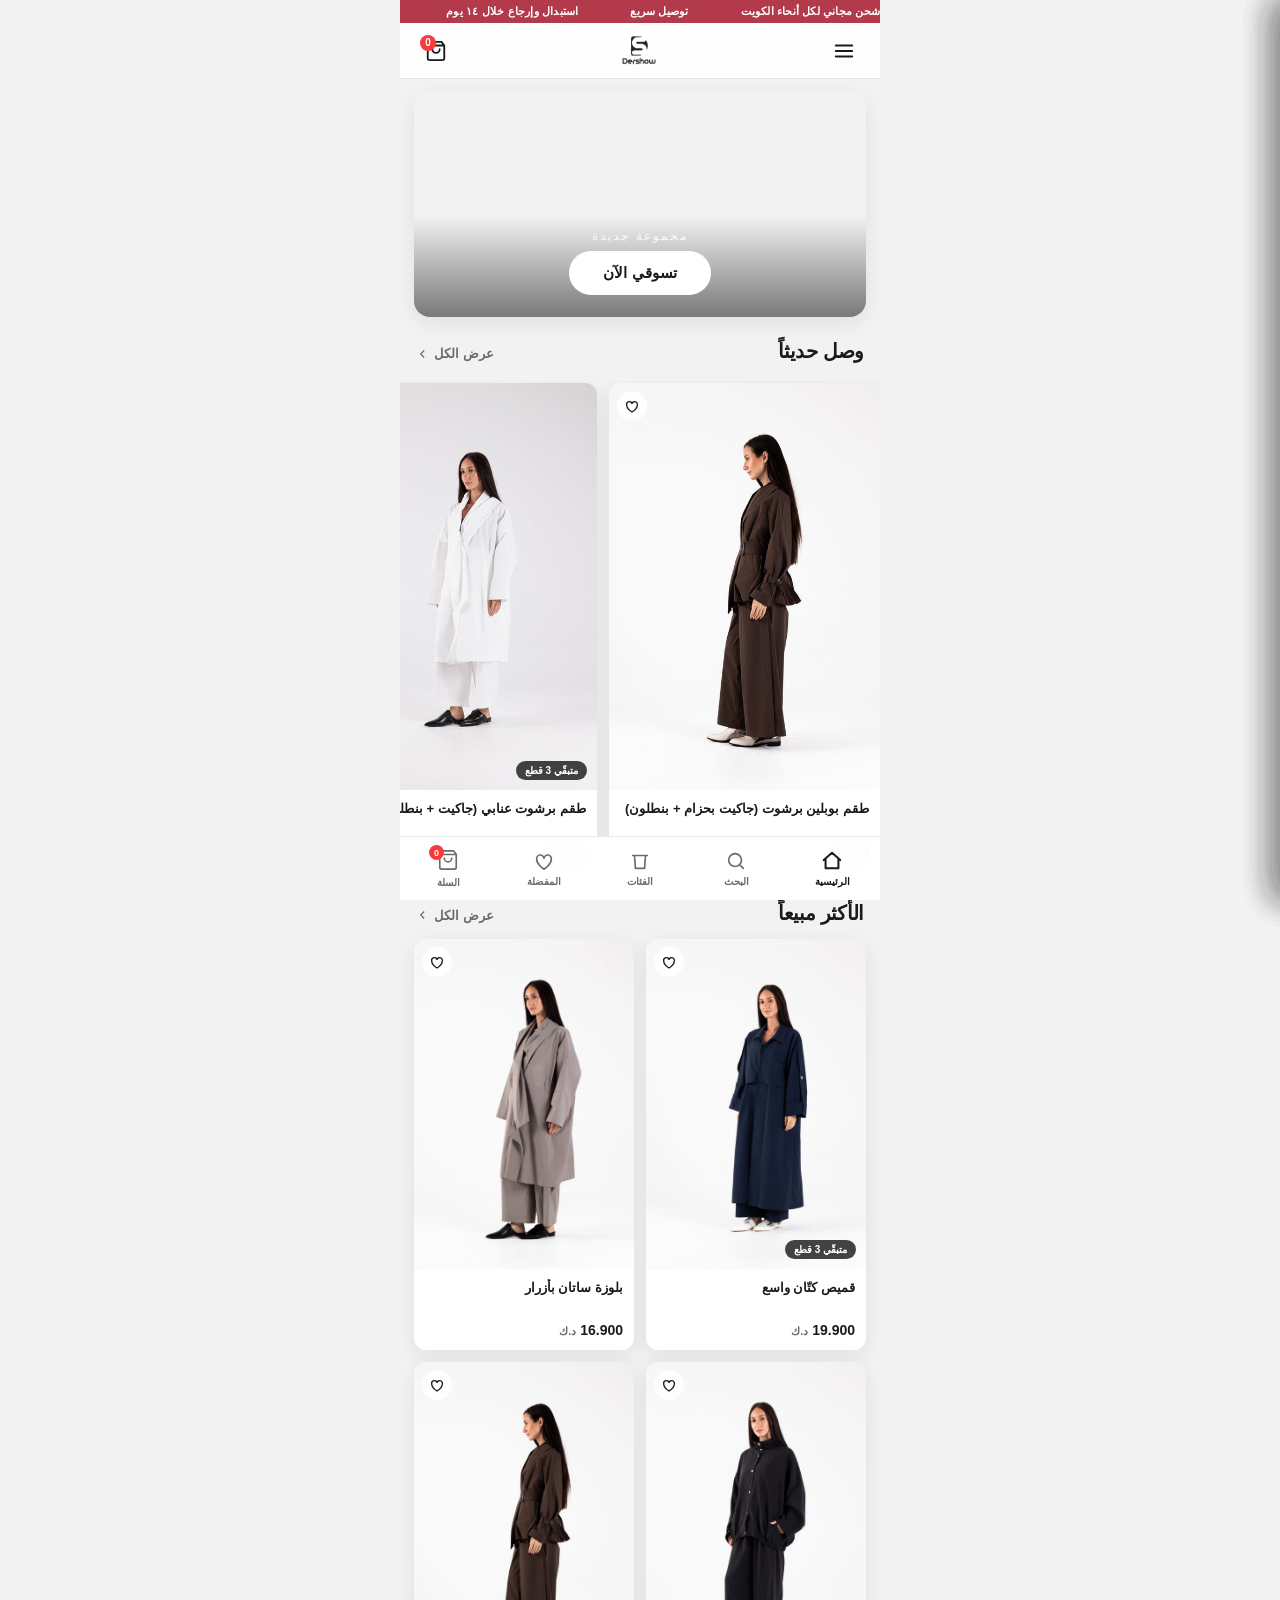
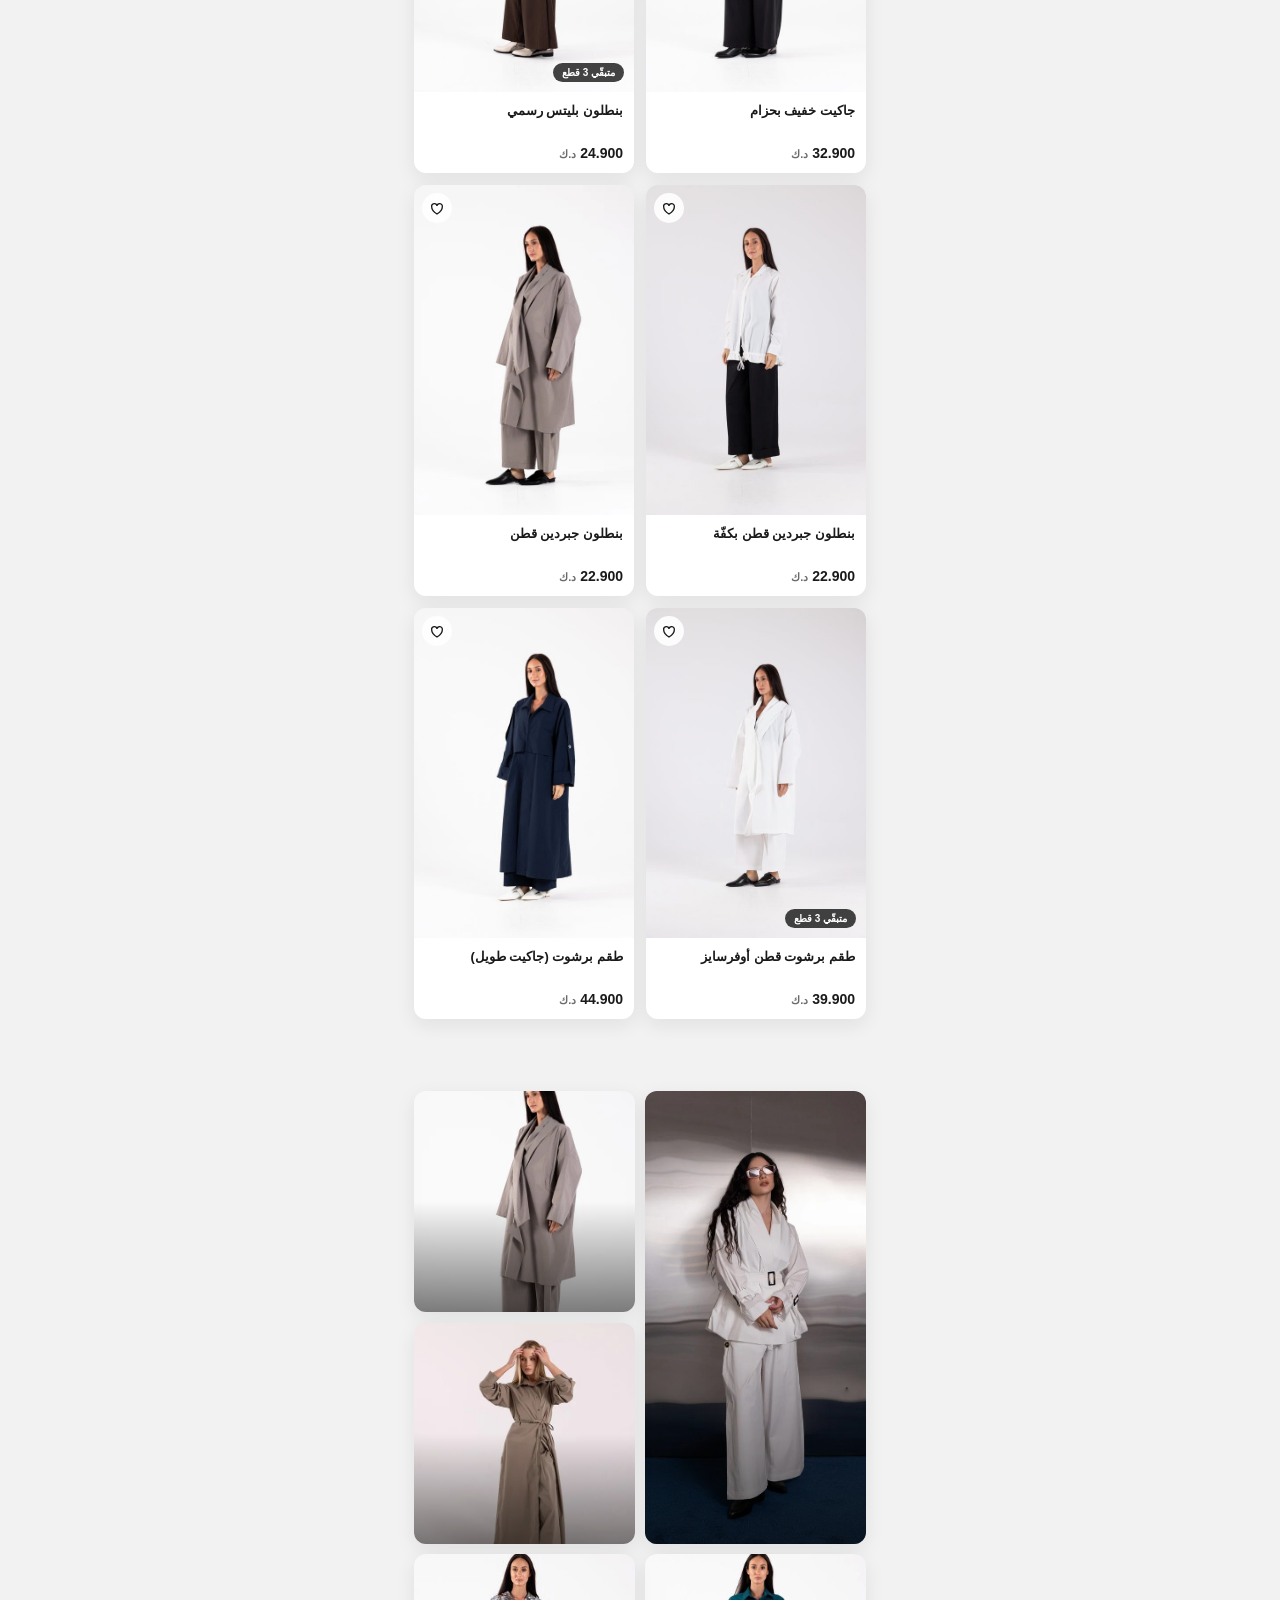
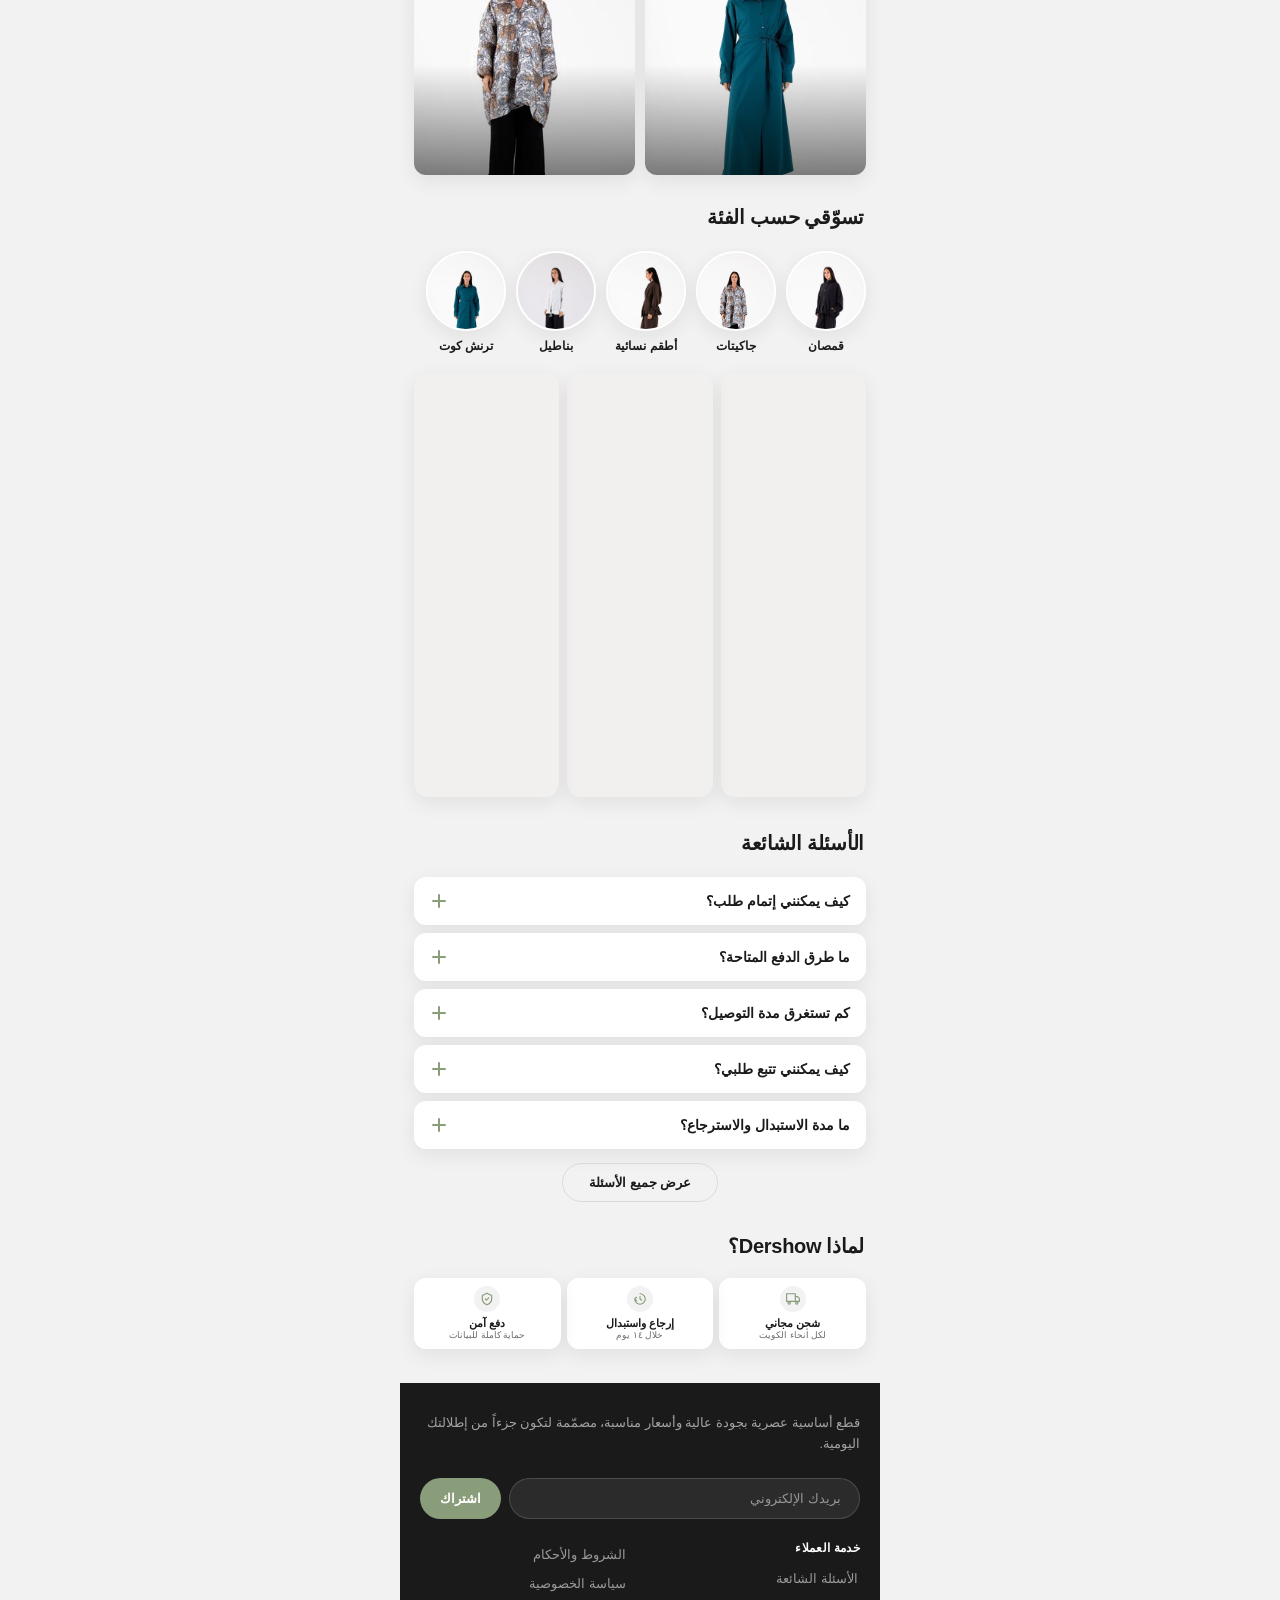
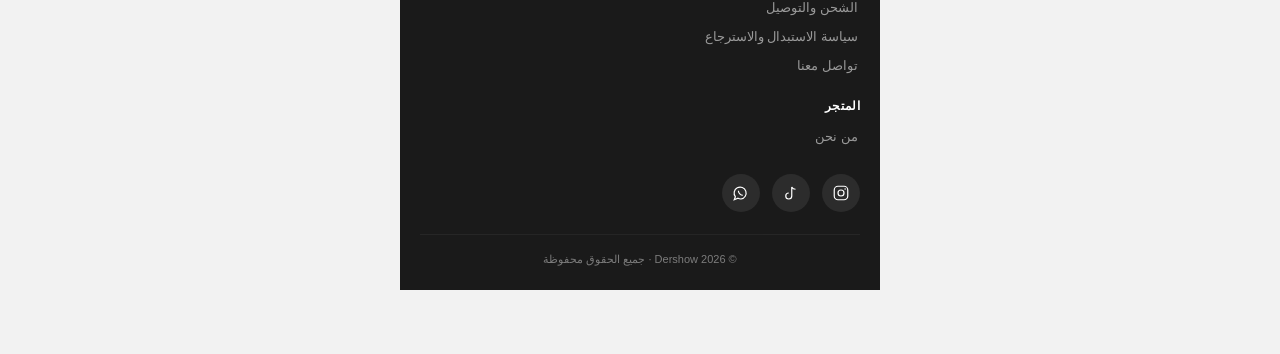
==== index.html @ 11155b9f "Add files via upload" ====
<!doctype html>
<html lang="ar" dir="rtl">
<head>
<meta charset="utf-8">
<meta name="viewport" content="width=device-width, initial-scale=1.0, maximum-scale=1.0, user-scalable=no">
<title>Dershow</title>
<style>
  :root{
    --bg:#f2f2f2;--surface:#ffffff;--ink:#1a1a1a;--ink-soft:#6b6b6b;
    --line:rgba(26,26,26,.10);--sale:#f83a3a;--sand:#8a9d7b;
    --radius:16px;--radius-sm:12px;--shadow:0 6px 20px rgba(26,26,26,.08);
    --gutter:14px;--header-h:56px;--tab-h:64px;
    font-family:-apple-system,BlinkMacSystemFont,"Segoe UI","Cairo","Tajawal",Arial,sans-serif;
  }
  *{box-sizing:border-box;margin:0;padding:0;-webkit-tap-highlight-color:transparent}
  html,body{background:var(--bg);color:var(--ink)}
  body{max-width:480px;margin:0 auto;padding-bottom:calc(var(--tab-h) + env(safe-area-inset-bottom));position:relative;overflow-x:hidden}
  a{color:inherit;text-decoration:none}
  img{display:block;width:100%;height:100%;object-fit:cover}
  button{font-family:inherit;cursor:pointer;border:none;background:none;color:inherit}

  .topbar{position:sticky;top:0;z-index:50;height:var(--header-h);display:flex;align-items:center;justify-content:space-between;padding:0 16px;background:rgba(255,255,255,.9);backdrop-filter:blur(12px);border-bottom:1px solid var(--line)}
  .topbar .icon-btn{width:40px;height:40px;display:grid;place-items:center;border-radius:50%}
  .topbar .icon-btn:active{background:var(--bg)}
  .brand-logo{height:42px;width:auto;object-fit:contain}
  .cart-btn{position:relative}
  .cart-count{position:absolute;top:4px;left:4px;min-width:16px;height:16px;padding:0 4px;background:var(--sale);color:#fff;font-size:10px;font-weight:700;border-radius:9px;display:grid;place-items:center}
  .icon{width:22px;height:22px;stroke:var(--ink);stroke-width:2;fill:none;stroke-linecap:round;stroke-linejoin:round}

  .strip{background:#b23a4a;color:#fff;font-size:11px;font-weight:600;padding:5px 0;letter-spacing:.2px;overflow:hidden}
  .strip__track{display:flex;flex-wrap:nowrap;width:max-content;direction:rtl;will-change:transform;animation:strip-marquee 26s linear infinite}
  .strip__seg{flex:0 0 auto;white-space:nowrap;display:flex;align-items:center}
  .strip__seg::after{content:"";padding:0 26px}
  @keyframes strip-marquee{from{transform:translateX(0)}to{transform:translateX(50%)}}
  @media (hover:hover){.strip:hover .strip__track{animation-play-state:paused}}

  .hero{position:relative;margin:12px var(--gutter) 0;border-radius:var(--radius);overflow:hidden;box-shadow:var(--shadow)}
  .hero img{width:100%;height:auto;display:block}
  .hero__overlay{position:absolute;inset:0;background:linear-gradient(180deg,rgba(0,0,0,0) 55%,rgba(0,0,0,.5) 100%)}
  .hero__content{position:absolute;inset:auto 0 0 0;padding:22px;color:#fff;text-align:center}
  .hero__eyebrow{font-size:12px;letter-spacing:2px;text-transform:uppercase;opacity:.9;margin-bottom:8px}
  .hero__title{font-size:24px;font-weight:800;line-height:1.2;margin-bottom:16px;text-shadow:0 2px 12px rgba(0,0,0,.3)}
  .btn{display:inline-block;background:#fff;color:var(--ink);font-weight:800;font-size:15px;padding:13px 34px;border-radius:40px}
  .btn:active{transform:scale(.97)}

  .section{padding:8px var(--gutter) 4px}
  .section__head{display:flex;align-items:baseline;justify-content:space-between;margin:14px 2px 14px}
  .section__title{font-size:20px;font-weight:800;letter-spacing:-.3px}
  .section__link{font-size:13px;font-weight:700;color:var(--ink-soft);display:flex;align-items:center;gap:4px}
  .section__link svg{width:14px;height:14px;stroke:currentColor;stroke-width:2;fill:none}

  .cats{display:flex;gap:10px;overflow-x:auto;padding:4px var(--gutter) 16px;scrollbar-width:none}
  .cats::-webkit-scrollbar{display:none}
  .cat{flex:none;width:80px;text-align:center}
  .cat__img{width:80px;height:80px;border-radius:50%;overflow:hidden;box-shadow:var(--shadow);border:2px solid #fff}
  .cat__img img{object-position:top}
  .cat__name{font-size:12px;font-weight:700;margin-top:8px}

  .grid{display:grid;grid-template-columns:1fr 1fr;gap:12px}
  .card{background:var(--surface);border-radius:var(--radius-sm);overflow:hidden;box-shadow:var(--shadow)}
  .card__media{position:relative;aspect-ratio:2/3;background:#e8e8e8}
  .card__badge{position:absolute;top:8px;right:8px;background:var(--sale);color:#fff;font-size:10px;font-weight:700;padding:4px 8px;border-radius:6px}
  .card__fav{position:absolute;top:8px;left:8px;width:30px;height:30px;border-radius:50%;background:rgba(255,255,255,.9);display:grid;place-items:center}
  .card__fav svg{width:16px;height:16px;stroke:var(--ink);stroke-width:2;fill:none}
  .card__body{padding:10px 11px 12px}
  .card__title{font-size:13px;font-weight:700;line-height:1.35;height:2.7em;overflow:hidden;display:-webkit-box;-webkit-line-clamp:2;-webkit-box-orient:vertical}
  .card__row{display:flex;align-items:center;justify-content:space-between;margin-top:8px}
  .card__price{font-size:14px;font-weight:800}
  .card__price small{font-size:11px;font-weight:600;color:var(--ink-soft)}

  .hscroll{display:flex;gap:12px;overflow-x:auto;padding:2px var(--gutter) 8px;scrollbar-width:none;scroll-snap-type:x mandatory}
  .hscroll::-webkit-scrollbar{display:none}
  .hscroll .card{flex:none;width:60%;scroll-snap-align:start}

  .mosaic{display:grid;grid-template-columns:1fr 1fr;gap:10px;padding:4px var(--gutter) 8px}
  .tile{position:relative;border-radius:var(--radius-sm);overflow:hidden;box-shadow:var(--shadow)}
  .tile--tall{grid-row:span 2;aspect-ratio:1/2.05}
  .tile--sq{aspect-ratio:1/1}
  .tile__ov{position:absolute;inset:0;background:linear-gradient(180deg,rgba(0,0,0,0) 50%,rgba(0,0,0,.5) 100%)}
  .tile__label{position:absolute;bottom:12px;right:12px;left:12px;color:#fff;font-size:15px;font-weight:800}

  .exp-wrap{display:flex;gap:8px;height:440px;padding:4px var(--gutter) 12px}
  .exp-box{position:relative;flex:1;overflow:hidden;border-radius:14px;box-shadow:var(--shadow);background:#f2f0ee}
  
  .exp-box img,.exp-box video{position:absolute;inset:0;width:100%;height:100%;object-fit:cover}
  
  .exp-v{position:absolute;bottom:14px;right:8px;left:8px;color:#fff;font-weight:800;font-size:.82rem;z-index:2;line-height:1.25;transition:opacity .3s}
  .exp-box.is-active .exp-v{opacity:0;visibility:hidden}
  .exp-c{position:absolute;bottom:0;right:0;left:0;padding:18px 16px;color:#fff;opacity:0;visibility:hidden;z-index:3;transition:opacity .4s}
  .exp-box.is-active .exp-c{opacity:1;visibility:visible}
  .exp-title{font-size:1.05rem;font-weight:800;margin-bottom:8px;line-height:1.2;border-bottom:2px solid #fff;padding-bottom:8px}
  .exp-stars{color:#fff;font-size:14px;letter-spacing:2px;margin-bottom:14px}
  .exp-btn{display:inline-block;padding:9px 22px;background:#000;color:#fff;border-radius:40px;font-weight:700;font-size:13px}

  .band{margin:20px var(--gutter);background:var(--ink);color:#fff;border-radius:var(--radius);padding:28px 22px;text-align:center;box-shadow:var(--shadow)}
  .band__t{font-size:19px;font-weight:800;margin-bottom:8px}
  .band__s{font-size:13px;opacity:.75;line-height:1.6;margin-bottom:18px}

  .reviews{display:flex;gap:12px;overflow-x:auto;padding:2px var(--gutter) 8px;scrollbar-width:none;scroll-snap-type:x mandatory}
  .reviews::-webkit-scrollbar{display:none}
  .review{flex:none;width:78%;background:var(--surface);border-radius:var(--radius-sm);padding:16px;box-shadow:var(--shadow);scroll-snap-align:start}
  .review__stars{color:#ffb74a;font-size:14px;letter-spacing:2px;margin-bottom:8px}
  .review__text{font-size:13px;line-height:1.6;color:#333}
  .review__by{font-size:12px;font-weight:700;margin-top:12px}
  .review__by span{color:var(--ink-soft);font-weight:500}

  .faq{padding:0 var(--gutter)}
  .q{background:var(--surface);border-radius:var(--radius-sm);margin-bottom:8px;overflow:hidden;box-shadow:var(--shadow)}
  .q summary{list-style:none;padding:16px;font-size:14px;font-weight:700;display:flex;justify-content:space-between;align-items:center;gap:12px}
  .q summary::-webkit-details-marker{display:none}
  .q summary::after{content:"";width:9px;height:9px;border-right:2px solid var(--ink-soft);border-bottom:2px solid var(--ink-soft);transform:rotate(45deg);transition:transform .25s;flex:none}
  .q[open] summary::after{transform:rotate(-135deg)}
  .q__a{padding:0 16px 16px;font-size:13px;line-height:1.7;color:var(--ink-soft)}

  .trust{display:flex;gap:6px;padding:10px var(--gutter)}
  .trust::-webkit-scrollbar{display:none}
  .trust__item{flex:1 1 0;min-width:0;background:var(--surface);border-radius:var(--radius-sm);padding:8px 6px;display:flex;flex-direction:column;align-items:center;text-align:center;gap:5px;box-shadow:var(--shadow)}
  .trust__ic{width:26px;height:26px;flex:none;border-radius:50%;background:var(--bg);display:grid;place-items:center}
  .trust__ic svg{width:14px;height:14px;stroke:var(--sand);stroke-width:2;fill:none;stroke-linecap:round;stroke-linejoin:round}
  .trust__t{font-size:10.5px;font-weight:800;line-height:1.25}
  .trust__s{font-size:9px;color:var(--ink-soft);line-height:1.2}

  .stats{display:grid;grid-template-columns:repeat(3,1fr);gap:8px;padding:6px var(--gutter) 18px}
  .stat{background:var(--surface);border-radius:var(--radius-sm);padding:16px 6px;text-align:center;box-shadow:var(--shadow)}
  .stat__n{font-size:20px;font-weight:800;line-height:1}
  .stat__l{font-size:10.5px;color:var(--ink-soft);margin-top:6px}

  .footer{background:var(--ink);color:#dcdcdc;margin-top:24px;padding:30px 20px calc(24px + env(safe-area-inset-bottom))}
  .footer__logo{height:40px;width:auto;object-fit:contain;filter:brightness(0) invert(1);margin-bottom:12px}
  .footer__desc{font-size:12.5px;line-height:1.7;opacity:.7;margin-bottom:22px}
  .footer__cols{display:block;margin-bottom:14px}
  .footer__col{border-bottom:1px solid rgba(255,255,255,.1)}
  .footer__h{width:100%;background:none;border:none;font:inherit;font-size:13px;font-weight:800;color:#fff;letter-spacing:.3px;padding:15px 2px;display:flex;align-items:center;justify-content:space-between;cursor:pointer;text-align:start}
  .footer__chev{width:18px;height:18px;stroke:#fff;stroke-width:2;fill:none;transition:transform .3s;opacity:.7}
  .footer__col.open .footer__chev{transform:rotate(180deg)}
  .footer__links{max-height:0;overflow:hidden;transition:max-height .3s ease;display:flex;flex-direction:column}
  .footer__col.open .footer__links{max-height:300px;padding-bottom:12px}
  .footer__links a{color:#cfcfcf;text-decoration:none;font-size:13px;padding:8px 2px;transition:color .2s}
  .footer__links a:active{color:#fff}
  @media(min-width:760px){
    .footer__cols{display:grid;grid-template-columns:repeat(4,1fr);gap:24px;margin-bottom:24px}
    .footer__col{border-bottom:none}
    .footer__h{cursor:default;padding:0 0 12px;font-size:12px;text-transform:uppercase}
    .footer__chev{display:none}
    .footer__links{max-height:none;overflow:visible}
    .footer__col.open .footer__links{padding-bottom:0}
  }
  
  .footer__cols a{display:block;font-size:13px;opacity:.75;padding:5px 0}
  .news{display:flex;gap:8px;margin-bottom:22px}
  .news input{flex:1;background:rgba(255,255,255,.08);border:1px solid rgba(255,255,255,.15);border-radius:40px;padding:12px 18px;color:#fff;font-size:13px;font-family:inherit}
  .news input::placeholder{color:rgba(255,255,255,.5)}
  .news button{background:var(--sand);color:#fff;border-radius:40px;padding:0 20px;font-weight:800;font-size:13px}
  .socials{display:flex;gap:12px;margin-bottom:22px}
  .socials a{width:38px;height:38px;border-radius:50%;background:rgba(255,255,255,.08);display:grid;place-items:center}
  .socials svg{width:18px;height:18px;stroke:#fff;stroke-width:1.6;fill:none}
  .copyright{font-size:11px;opacity:.5;text-align:center;padding-top:18px;border-top:1px solid rgba(255,255,255,.1)}

  .tabbar{position:fixed;bottom:0;left:50%;transform:translateX(-50%);width:100%;max-width:480px;height:calc(var(--tab-h) + env(safe-area-inset-bottom));padding-bottom:env(safe-area-inset-bottom);background:rgba(255,255,255,.95);backdrop-filter:blur(14px);border-top:1px solid var(--line);display:flex;z-index:60}
  .tab{flex:1;display:flex;flex-direction:column;align-items:center;justify-content:center;gap:4px;color:var(--ink-soft);font-size:10px;font-weight:600}
  .tab svg{width:22px;height:22px;stroke:currentColor;stroke-width:1.8;fill:none;stroke-linecap:round;stroke-linejoin:round}
  .tab.active{color:var(--ink)}
  .tab.active svg{stroke-width:2.2}
  .tab__cart{position:relative}
  .tab__cart .n{position:absolute;top:-4px;left:-8px;min-width:15px;height:15px;background:var(--sale);color:#fff;font-size:9px;font-weight:700;border-radius:8px;display:grid;place-items:center;padding:0 3px}

  /* ===== الطبقة الخلفية المعتمة ===== */
  .scrim{position:fixed;inset:0;background:rgba(26,26,26,.45);opacity:0;visibility:hidden;transition:opacity .3s ease,visibility .3s ease;z-index:124}
  .scrim.show{opacity:1;visibility:visible}

  /* ===== قائمة التنقّل الجانبية (الهامبرغر) ===== */
  .drawer{position:fixed;top:0;right:0;bottom:0;width:82%;max-width:360px;background:var(--surface);z-index:125;transform:translateX(100%);transition:transform .32s cubic-bezier(.4,0,.2,1);display:flex;flex-direction:column;box-shadow:-8px 0 30px rgba(26,26,26,.14)}
  [dir=ltr] .drawer{right:auto;left:0;transform:translateX(-100%);box-shadow:8px 0 30px rgba(26,26,26,.14)}
  .drawer.open{transform:translateX(0)}
  .drawer__head{display:flex;align-items:center;justify-content:space-between;padding:16px 18px;border-bottom:1px solid var(--line)}
  .drawer__logo{height:30px;width:auto;object-fit:contain;mix-blend-mode:multiply}
  .drawer__close{width:38px;height:38px;display:grid;place-items:center;border-radius:50%}
  .drawer__close:active{background:var(--bg)}
  .drawer__close svg{width:22px;height:22px;stroke:var(--ink);stroke-width:2;fill:none;stroke-linecap:round;stroke-linejoin:round}
  .drawer__body{flex:1;overflow-y:auto;padding:8px 0 16px}
  .nav-sec{padding:16px 20px 6px;font-size:11px;font-weight:800;letter-spacing:1px;color:var(--ink-soft);text-transform:uppercase}
  .nav-link{display:flex;align-items:center;justify-content:space-between;padding:14px 20px;font-size:15px;font-weight:600}
  .nav-link:active{background:var(--bg)}
  .nav-link .chev{width:16px;height:16px;stroke:var(--ink-soft);stroke-width:2;fill:none}
  .nav-link .nav-ic{width:22px;height:22px;stroke:var(--ink);stroke-width:1.8;fill:none;margin-left:12px}
  .nav-link__l{display:flex;align-items:center}
  .nav-thumb{width:34px;height:34px;border-radius:50%;overflow:hidden;margin-left:12px;box-shadow:var(--shadow);flex:none}
  .drawer__foot{padding:16px 20px calc(18px + env(safe-area-inset-bottom));border-top:1px solid var(--line)}
  .drawer__foot .btn{display:block;text-align:center;background:var(--ink);color:#fff;width:100%}
  .drawer__socials{display:flex;gap:12px;justify-content:center;margin-top:16px}
  .drawer__socials a{width:38px;height:38px;border-radius:50%;background:var(--bg);display:grid;place-items:center}
  .drawer__socials svg{width:18px;height:18px;stroke:var(--ink);stroke-width:1.6;fill:none}

  /* ===== لوحة السلة ===== */
  .cart{position:fixed;top:0;right:0;bottom:0;width:88%;max-width:400px;background:var(--bg);z-index:125;transform:translateX(100%);transition:transform .32s cubic-bezier(.4,0,.2,1);display:flex;flex-direction:column;box-shadow:-8px 0 30px rgba(26,26,26,.14)}
  [dir=ltr] .cart{right:auto;left:0;transform:translateX(-100%);box-shadow:8px 0 30px rgba(26,26,26,.14)}
  .cart.open{transform:translateX(0)}
  .cart__head{display:flex;align-items:center;justify-content:space-between;padding:16px 18px;background:var(--surface);border-bottom:1px solid var(--line)}
  .cart__title{font-size:18px;font-weight:800}
  .cart__title span{font-size:13px;font-weight:600;color:var(--ink-soft);margin-right:6px}
  .cart__close{width:38px;height:38px;display:grid;place-items:center;border-radius:50%}
  .cart__close:active{background:var(--bg)}
  .cart__close svg{width:22px;height:22px;stroke:var(--ink);stroke-width:2;fill:none;stroke-linecap:round;stroke-linejoin:round}
  .cart__body{flex:1;overflow-y:auto;padding:12px 14px}
  .cart__empty{display:flex;flex-direction:column;align-items:center;justify-content:center;height:100%;text-align:center;color:var(--ink-soft);gap:14px;padding:40px}
  .cart__empty svg{width:64px;height:64px;stroke:var(--line);stroke-width:1.5;fill:none;stroke-linecap:round;stroke-linejoin:round}
  .cart__empty .btn{background:var(--ink);color:#fff;margin-top:6px}
  .citem{display:flex;gap:12px;background:var(--surface);border-radius:var(--radius-sm);padding:10px;margin-bottom:10px;box-shadow:var(--shadow);position:relative}
  .citem__img{width:72px;height:96px;border-radius:10px;overflow:hidden;flex:none;background:#e8e8e8}
  .citem__info{flex:1;display:flex;flex-direction:column;min-width:0}
  .citem__name{font-size:13px;font-weight:700;line-height:1.35;display:-webkit-box;-webkit-line-clamp:2;-webkit-box-orient:vertical;overflow:hidden;padding-left:22px}
  .citem__price{font-size:14px;font-weight:800;margin-top:auto}
  .citem__price small{font-size:11px;font-weight:600;color:var(--ink-soft)}
  .citem__rm{position:absolute;top:8px;left:8px;width:26px;height:26px;border-radius:50%;display:grid;place-items:center}
  .citem__rm:active{background:var(--bg)}
  .citem__rm svg{width:16px;height:16px;stroke:var(--ink-soft);stroke-width:2;fill:none;stroke-linecap:round}
  .qty{display:inline-flex;align-items:center;gap:0;background:var(--bg);border-radius:40px;margin-top:8px;align-self:flex-start;overflow:hidden}
  .qty button{width:30px;height:30px;display:grid;place-items:center;font-size:18px;font-weight:700;color:var(--ink)}
  .qty button:active{background:var(--line)}
  .qty span{min-width:28px;text-align:center;font-size:14px;font-weight:700}
  .cart__foot{background:var(--surface);border-top:1px solid var(--line);padding:16px 18px calc(16px + env(safe-area-inset-bottom))}
  .cart__row{display:flex;justify-content:space-between;font-size:13px;color:var(--ink-soft);margin-bottom:8px}
  .cart__row.total{font-size:17px;font-weight:800;color:var(--ink);margin:12px 0 14px;padding-top:12px;border-top:1px solid var(--line)}
  .cart__foot .btn{display:block;text-align:center;background:var(--ink);color:#fff;width:100%;font-size:16px;padding:15px}
  .cart__foot .btn:active{transform:scale(.98)}
  .cart__note{font-size:11px;color:var(--ink-soft);text-align:center;margin-top:10px}

  /* ===== زر الإضافة للسلة على البطاقة ===== */
  /* ===== صفحة تفاصيل المنتج ===== */
  .pdp{position:fixed;inset:0;background:var(--bg);z-index:120;transform:translateX(100%);transition:transform .32s cubic-bezier(.4,0,.2,1);display:flex;flex-direction:column;overflow:hidden}
  .pdp.open{transform:translateX(0)}
  .pdp__bar{position:sticky;top:0;z-index:3;display:flex;align-items:center;justify-content:space-between;padding:12px 14px;background:var(--surface);border-bottom:1px solid var(--line)}
  .pdp__back{display:flex;align-items:center;gap:6px;font-size:15px;font-weight:700;color:var(--ink)}
  .pdp__back svg{width:22px;height:22px;stroke:var(--ink);stroke-width:2;fill:none;stroke-linecap:round;stroke-linejoin:round}
  .pdp__baricons{display:flex;gap:4px}
  .pdp__ic{width:38px;height:38px;display:grid;place-items:center;border-radius:50%;position:relative}
  .pdp__ic:active{background:var(--bg)}
  .pdp__ic svg{width:22px;height:22px;stroke:var(--ink);stroke-width:1.8;fill:none;stroke-linecap:round;stroke-linejoin:round}
  .pdp__ic .n{position:absolute;top:2px;left:2px;min-width:15px;height:15px;background:var(--sale);color:#fff;font-size:9px;font-weight:700;border-radius:8px;display:grid;place-items:center;padding:0 3px}
  .pdp__scroll{flex:1;overflow-y:auto;-webkit-overflow-scrolling:touch;overscroll-behavior-y:contain;touch-action:pan-y}
  .pdp__img{width:100%;aspect-ratio:3/4;background:#e8e8e8;overflow:hidden}
  .pdp__img img{width:100%;height:100%;object-fit:cover;display:block}
  .pdp__info{padding:16px var(--gutter) 24px}
  .pdp__name{font-size:21px;font-weight:800;line-height:1.45}
  .pdp__price{font-size:22px;font-weight:800;margin-top:8px}
  .pdp__price small{font-size:13px;font-weight:600;color:var(--ink-soft)}
  .pdp__ship{display:inline-flex;align-items:center;gap:6px;margin-top:12px;padding:7px 12px;background:#eaf3e6;border-radius:20px;font-size:12px;font-weight:700;color:#4a7a3a}
  .pdp__ship svg{width:16px;height:16px;stroke:var(--sale);stroke-width:1.8;fill:none}
  .pdp__label{font-size:13px;font-weight:800;margin:22px 0 10px;padding-top:20px;border-top:1px solid var(--line)}
  .pdp__sizes{display:flex;gap:8px;flex-wrap:wrap}
  .size{min-width:46px;height:44px;padding:0 12px;border:1.5px solid var(--line);border-radius:12px;display:grid;place-items:center;font-size:14px;font-weight:700;background:var(--surface);transition:.15s}
  .size.sel{border-color:var(--ink);background:var(--ink);color:#fff}
  .pdp__desc{margin-top:12px;font-size:13.5px;line-height:1.95;color:var(--ink-soft)}
  .pdp__feats{margin-top:16px;display:flex;flex-direction:column;gap:10px}
  .pdp__feat{display:flex;align-items:center;gap:10px;font-size:13px;color:var(--ink)}
  .pdp__feat svg{width:18px;height:18px;stroke:var(--ink);stroke-width:1.8;fill:none;flex:none}
  .pdp__foot{position:sticky;bottom:0;background:var(--surface);border-top:1px solid var(--line);padding:12px var(--gutter) calc(12px + env(safe-area-inset-bottom));display:flex;gap:10px;align-items:center}
  .pdp__addbtn{flex:1;background:var(--ink);color:#fff;border-radius:40px;padding:15px;font-size:16px;font-weight:800;text-align:center;display:flex;align-items:center;justify-content:center;gap:8px}
  .pdp__addbtn:active{transform:scale(.98)}
  .pdp__addbtn svg{width:20px;height:20px;stroke:#fff;stroke-width:2.2;fill:none;stroke-linecap:round}
  .pdp__favbtn{width:52px;height:52px;flex:none;border:1.5px solid var(--line);border-radius:50%;display:grid;place-items:center;background:var(--surface)}
  .pdp__favbtn svg{width:24px;height:24px;stroke:var(--ink);stroke-width:1.8;fill:none}
  .pdp__favbtn.on svg{fill:var(--sale);stroke:var(--sale)}

  /* ===== توست ===== */
  .toast{position:fixed;bottom:calc(var(--tab-h) + 18px + env(safe-area-inset-bottom));left:50%;transform:translateX(-50%) translateY(20px);background:var(--ink);color:#fff;font-size:13px;font-weight:600;padding:12px 20px;border-radius:40px;z-index:130;opacity:0;visibility:hidden;transition:opacity .25s,transform .25s,visibility .25s;box-shadow:0 6px 20px rgba(26,26,26,.3);white-space:nowrap}
  .toast.show{opacity:1;visibility:visible;transform:translateX(-50%) translateY(0)}

  body.locked{overflow:hidden}

  /* mobile tap + video fixes */
  a,button,.card,.exp-box,.cat,.tab{touch-action:manipulation}
  /* السلايدرات الأفقية: اسمح بالسحب الأفقي فقط وسيب العمودي للصفحة */
  .cats,.hscroll,.reviews,.pdp__look{touch-action:pan-x;overscroll-behavior-x:contain}
  .pdp__track{touch-action:pan-x;overscroll-behavior-x:contain}
  video{pointer-events:none}
  .exp-box video{pointer-events:auto}

  /* ===== لوحات جديدة: بحث/تتبّع/مفضلة ===== */
  .nav-badge{display:inline-grid;place-items:center;min-width:18px;height:18px;padding:0 5px;margin-inline-start:6px;background:var(--sale);color:#fff;border-radius:10px;font-size:10px;font-weight:800;vertical-align:middle}
  button.nav-link{width:100%;border:none;background:none;font:inherit;text-align:inherit;cursor:pointer}
  .btn--wa{display:flex;align-items:center;justify-content:center;background:#1f9d55}
  .search__bar{display:flex;align-items:center;gap:8px;margin:12px 16px;padding:10px 14px;background:var(--surface);border:1px solid var(--line);border-radius:40px}
  .search__bar svg{width:18px;height:18px;flex:none;stroke:var(--ink-soft);stroke-width:2;fill:none;stroke-linecap:round}
  .search__bar input{border:none;outline:none;background:none;font:inherit;width:100%;color:var(--ink)}
  .search__results{flex:1;overflow-y:auto;padding:0 12px 20px}
  .sres{display:flex;gap:12px;align-items:center;padding:10px;border-radius:12px;cursor:pointer}
  .sres:active{background:var(--bg)}
  .sres__img{width:56px;height:70px;border-radius:8px;overflow:hidden;flex:none;background:var(--bg)}
  .sres__img img{width:100%;height:100%;object-fit:cover}
  .sres__name{font-size:13px;font-weight:700;line-height:1.3}
  .sres__price{font-size:12px;color:var(--ink-soft);margin-top:3px}
  .search__empty{text-align:center;color:var(--ink-soft);font-size:13px;padding:40px 20px}
  .track__body{padding:16px}
  .track__hint{font-size:13px;color:var(--ink-soft);margin-bottom:12px}
  .track__form{display:flex;flex-direction:column;gap:10px}
  .track__form input{padding:12px 14px;border:1px solid var(--line);border-radius:12px;font:inherit;outline:none}
  .track__result{margin-top:16px;background:var(--surface);border-radius:14px;padding:16px;box-shadow:var(--shadow)}
  .track__steps{list-style:none;margin:14px 0 0;padding:0}
  .track__step{display:flex;align-items:center;gap:10px;padding:8px 0;font-size:13px;color:var(--ink-soft)}
  .track__step.done{color:var(--ink);font-weight:700}
  .track__dot{width:20px;height:20px;border-radius:50%;flex:none;display:grid;place-items:center;background:var(--bg);border:2px solid var(--line)}
  .track__step.done .track__dot{background:var(--sand);border-color:var(--sand)}
  .track__dot svg{width:11px;height:11px;stroke:#fff;stroke-width:3;fill:none}

  /* ===== شاشة الحساب ===== */
  .acct{position:fixed;inset:0;background:var(--bg);z-index:130;transform:translateX(100%);transition:transform .32s cubic-bezier(.4,0,.2,1);display:flex;flex-direction:column;overflow:hidden}
  [dir=ltr] .acct{transform:translateX(-100%)}
  .acct.open{transform:translateX(0)}
  .acct__bartitle{font-weight:800;font-size:15px}
  .acct__scroll{flex:1;overflow-y:auto;padding:20px 18px 40px}
  .acct__hero{text-align:center;padding:20px 0 24px}
  .acct__logo{width:64px;height:64px;border-radius:50%;background:var(--surface);box-shadow:var(--shadow);display:grid;place-items:center;margin:0 auto 14px}
  .acct__logo svg{width:30px;height:30px;stroke:var(--sand);stroke-width:1.8;fill:none;stroke-linecap:round;stroke-linejoin:round}
  .acct__h{font-size:22px;font-weight:800;margin-bottom:6px}
  .acct__sub{font-size:13px;color:var(--ink-soft);line-height:1.5;max-width:280px;margin:0 auto}
  .acct__form{max-width:420px;margin:0 auto;display:flex;flex-direction:column}
  .acct__lbl{font-size:12px;font-weight:700;margin:12px 0 6px}
  .acct__form input{padding:13px 15px;border:1px solid var(--line);border-radius:12px;font:inherit;outline:none;background:var(--surface);transition:border-color .2s}
  .acct__form input:focus{border-color:var(--sand)}
  .acct__err{background:#fdecec;color:#c0392b;font-size:12px;padding:9px 12px;border-radius:10px;margin-top:12px}
  .acct__forgot{font-size:12px;color:var(--ink-soft);text-align:start;margin-top:10px;text-decoration:none}
  .acct__submit{margin-top:18px;width:100%}
  .acct__switch{text-align:center;font-size:13px;color:var(--ink-soft);margin-top:20px}
  .acct__switch a{color:var(--ink);font-weight:800;text-decoration:none}
  .acct__profile{display:flex;align-items:center;gap:14px;padding:8px 0 20px}
  .acct__avatar{width:56px;height:56px;border-radius:50%;background:var(--sand);color:#fff;display:grid;place-items:center;font-size:22px;font-weight:800;flex:none}
  .acct__name{font-size:17px;font-weight:800}
  .acct__email{font-size:13px;color:var(--ink-soft);margin-top:2px}
  .acct__sec{font-size:12px;font-weight:800;color:var(--ink-soft);text-transform:uppercase;letter-spacing:.5px;margin:20px 0 10px}
  .acct__orders{display:flex;flex-direction:column;gap:10px}
  .acct__order{background:var(--surface);border-radius:14px;padding:14px;box-shadow:var(--shadow)}
  .acct__order-top{display:flex;justify-content:space-between;align-items:center;margin-bottom:6px}
  .acct__order-id{font-weight:800;font-size:14px}
  .acct__order-status{font-size:11px;font-weight:700;padding:3px 10px;border-radius:20px;background:#eaf3e6;color:#4a7a3a}
  .acct__order-meta{font-size:12px;color:var(--ink-soft)}
  .acct__empty-orders{text-align:center;color:var(--ink-soft);font-size:13px;padding:24px;background:var(--surface);border-radius:14px}
  .acct__link{width:100%;border:none;background:var(--surface);box-shadow:var(--shadow);border-radius:14px;padding:14px 16px;display:flex;align-items:center;justify-content:space-between;font:inherit;cursor:pointer;margin-bottom:10px}
  .acct__link span{display:flex;align-items:center;gap:12px;font-weight:700;font-size:14px}
  .acct__link svg:first-child{width:20px;height:20px;stroke:var(--ink);stroke-width:1.8;fill:none;stroke-linecap:round;stroke-linejoin:round}
  .acct__link .chev{width:18px;height:18px;stroke:var(--ink-soft);stroke-width:2;fill:none}
  .acct__logout{width:100%;margin-top:24px;background:transparent;border:1.5px solid var(--line);color:var(--ink)}

  /* ===== صفحة القائمة والمحتوى ===== */
  .listing{position:fixed;inset:0;background:var(--bg);z-index:128;transform:translateX(100%);transition:transform .32s cubic-bezier(.4,0,.2,1);display:flex;flex-direction:column;overflow:hidden}
  [dir=ltr] .listing{transform:translateX(-100%)}
  .listing.open{transform:translateX(0)}
  .listing__scroll{flex:1;overflow-y:auto;padding:12px var(--gutter) 30px}
  .listing__grid{margin-top:6px}
  .infopage__body{max-width:640px;margin:0 auto;padding:10px 4px;font-size:14px;line-height:1.9;color:var(--ink)}
  .infopage__body h3{font-size:18px;margin:18px 0 8px}
  .infopage__body p{color:var(--ink-soft);margin-bottom:12px}

  /* ===== أسعار الخصم ===== */
  .price-old{color:var(--ink-soft);text-decoration:line-through;font-weight:600;font-size:.82em;margin-inline-start:8px}
  .price-now{color:var(--sale);font-weight:800}
  .disc-badge{position:absolute;top:10px;inset-inline-start:10px;background:var(--sale);color:#fff;font-size:11px;font-weight:800;padding:4px 9px;border-radius:20px;z-index:2}
  .pdp__price .price-old{font-size:16px}
  .pdp__discrow{display:inline-flex;align-items:center;gap:10px;margin-top:4px}
  .pdp__save{background:#fdecec;color:var(--sale);font-size:12px;font-weight:800;padding:3px 10px;border-radius:20px}

  /* ===== FAQ Accordion ===== */
  .faq2{max-width:720px;margin:0 auto;padding:4px var(--gutter) 10px}
  .faq2__item{background:var(--surface);border-radius:12px;margin-bottom:8px;box-shadow:var(--shadow);overflow:hidden}
  .faq2__hidden{display:none}
  .faq2__q{width:100%;border:none;background:none;font:inherit;cursor:pointer;display:flex;align-items:center;justify-content:space-between;gap:12px;padding:15px 16px;text-align:start;font-size:14px;font-weight:700;color:var(--ink)}
  .faq2__icon{position:relative;width:18px;height:18px;flex:none}
  .faq2__icon::before,.faq2__icon::after{content:"";position:absolute;background:var(--sand);border-radius:2px;transition:transform .28s ease,opacity .28s ease}
  .faq2__icon::before{top:8px;left:2px;right:2px;height:2px}
  .faq2__icon::after{left:8px;top:2px;bottom:2px;width:2px}
  .faq2__q[aria-expanded="true"] .faq2__icon::after{transform:scaleY(0);opacity:0}
  .faq2__a{max-height:0;overflow:hidden;transition:max-height .32s ease}
  .faq2__a-inner{padding:0 16px 15px;font-size:12.5px;line-height:1.85;color:var(--ink-soft)}
  .faq2__toggle{display:block;margin:14px auto 0;background:none;border:1.5px solid var(--line);color:var(--ink);font:inherit;font-weight:700;font-size:13px;padding:11px 26px;border-radius:30px;cursor:pointer;transition:.2s}
  .faq2__toggle:active{transform:scale(.98)}
  .faq2__contact{text-align:center;margin-top:26px;padding-top:22px;border-top:1px solid var(--line)}
  .faq2__contact-t{font-size:14px;font-weight:700;margin-bottom:12px;color:var(--ink)}
  .faq2__contact-btn{display:inline-block;width:auto;padding:12px 30px}

  .pdp__sizewarn{color:var(--sale);font-size:12px;font-weight:700;margin-top:10px}

  /* ===== Checkout & Thank You ===== */
  .co{max-width:520px;margin:0 auto;padding:8px 4px 30px}
  .co__sec{font-size:13px;font-weight:800;color:var(--ink);margin:22px 0 12px;padding-bottom:8px;border-bottom:1px solid var(--line)}
  .co__sec:first-child{margin-top:6px}
  .co input,.co select{width:100%;padding:12px 14px;border:1px solid var(--line);border-radius:12px;font:inherit;outline:none;background:var(--surface);margin-bottom:2px}
  .co input:focus,.co select:focus{border-color:var(--sand)}
  .co__pay{display:flex;align-items:center;gap:10px;padding:13px 14px;border:1px solid var(--line);border-radius:12px;background:var(--surface);margin-bottom:8px;cursor:pointer;font-size:14px;font-weight:600}
  .co__pay input{width:auto;margin:0}
  .co__summary{background:var(--surface);border-radius:14px;padding:14px 16px;box-shadow:var(--shadow)}
  .co__line{display:flex;justify-content:space-between;font-size:13px;padding:6px 0;color:var(--ink-soft)}
  .co__line.total{font-size:16px;font-weight:800;color:var(--ink);border-top:1px solid var(--line);margin-top:8px;padding-top:12px}
  .co__submit{width:100%;margin-top:22px}
  .ty{max-width:440px;margin:0 auto;text-align:center;padding:60px 20px}
  .ty__check{width:80px;height:80px;border-radius:50%;background:var(--sand);display:grid;place-items:center;margin:0 auto 24px;animation:ty-pop .4s ease}
  @keyframes ty-pop{from{transform:scale(0)}to{transform:scale(1)}}
  .ty__check svg{width:40px;height:40px;stroke:#fff;stroke-width:3;fill:none;stroke-linecap:round;stroke-linejoin:round}
  .ty__h{font-size:26px;font-weight:800;margin-bottom:10px}
  .ty__sub{color:var(--ink-soft);font-size:14px;line-height:1.7;margin-bottom:20px}
  .ty__order{background:var(--surface);border-radius:12px;padding:14px;font-size:14px;box-shadow:var(--shadow);margin-bottom:16px}
  .ty__note{font-size:12px;color:var(--ink-soft);margin-bottom:24px;line-height:1.7}

  /* ===== Splash ===== */
  .splash{position:fixed;inset:0;z-index:9999;background:var(--bg);display:flex;flex-direction:column;align-items:center;justify-content:center;gap:22px;transition:opacity .5s ease,visibility .5s ease}
  .splash.hide{opacity:0;visibility:hidden}
  .splash__logo{height:64px;width:auto;object-fit:contain;animation:splash-pop .6s cubic-bezier(.34,1.56,.64,1)}
  @keyframes splash-pop{0%{opacity:0;transform:scale(.8)}100%{opacity:1;transform:scale(1)}}
  .splash__bar{width:120px;height:3px;background:var(--line);border-radius:3px;overflow:hidden}
  .splash__bar span{display:block;height:100%;width:100%;background:var(--sand);transform:translateX(-100%);animation:splash-load 1s ease forwards}
  @keyframes splash-load{to{transform:translateX(0)}}

  /* ===== Scroll Reveal ===== */
  .reveal{opacity:0;transform:translateY(24px);transition:opacity .6s ease,transform .6s ease}
  .reveal.in{opacity:1;transform:none}
  @media (prefers-reduced-motion:reduce){.reveal{opacity:1;transform:none;transition:none}}
  /* ===== Skeleton ===== */
  .card__media{position:relative}
  .skeleton{position:absolute;inset:0;background:linear-gradient(90deg,#eee 25%,#f5f5f5 37%,#eee 63%);background-size:400% 100%;animation:skel 1.4s ease infinite;z-index:1}
  @keyframes skel{0%{background-position:100% 0}100%{background-position:-100% 0}}
  .card__media img{position:relative;z-index:0}
  /* ===== شارة متبقّي قطع قليلة ===== */
  .card__low{position:absolute;bottom:10px;inset-inline-start:10px;background:rgba(26,26,26,.82);color:#fff;font-size:10px;font-weight:700;padding:4px 9px;border-radius:20px;z-index:2;backdrop-filter:blur(4px)}
  .pdp__low{display:inline-flex;align-items:center;gap:6px;margin-top:10px;padding:6px 12px;background:#fdf0e6;color:#c47a2c;border-radius:20px;font-size:12px;font-weight:700}

  /* ===== Coupon ===== */
  .coupon{display:flex;gap:8px;margin-bottom:14px}
  .coupon input{flex:1;padding:11px 14px;border:1px solid var(--line);border-radius:10px;font:inherit;outline:none;background:var(--surface)}
  .coupon input:focus{border-color:var(--sand)}
  .coupon button{padding:11px 20px;border:none;border-radius:10px;background:var(--ink);color:#fff;font:inherit;font-weight:700;cursor:pointer;font-size:13px}
  .coupon__msg{font-size:12px;font-weight:600;margin:-6px 0 12px}
  .coupon__msg.ok{color:#4a7a3a}
  .coupon__msg.err{color:var(--sale)}

  /* ===== أكملي الإطلالة ===== */
  .pdp__look{display:flex;gap:10px;overflow-x:auto;padding-bottom:6px;scrollbar-width:none}
  .pdp__look::-webkit-scrollbar{display:none}
  .look__card{flex:0 0 120px;cursor:pointer}
  .look__img{width:120px;height:150px;border-radius:12px;overflow:hidden;background:var(--bg)}
  .look__img img{width:100%;height:100%;object-fit:cover}
  .look__name{font-size:11.5px;font-weight:700;margin-top:6px;line-height:1.3;white-space:nowrap;overflow:hidden;text-overflow:ellipsis}
  .look__price{font-size:11.5px;color:var(--sale);font-weight:800;margin-top:2px}
  .look__img{position:relative}
  .look__add{position:absolute;bottom:8px;inset-inline-end:8px;width:32px;height:32px;border-radius:50%;background:var(--ink);color:#fff;display:grid;place-items:center;box-shadow:0 3px 10px rgba(26,26,26,.28);border:none;cursor:pointer;transition:transform .15s}
  .look__add:active{transform:scale(.88)}
  .look__add svg{width:18px;height:18px;stroke:#fff;stroke-width:2.4;fill:none;stroke-linecap:round}
  /* شيت اختيار المقاس السريع */
  .qsize{position:fixed;inset:0;z-index:210;background:rgba(26,26,26,.5);opacity:0;visibility:hidden;transition:opacity .3s,visibility .3s}
  .qsize.open{opacity:1;visibility:visible}
  .qsize__sheet{position:absolute;inset-inline:0;bottom:0;background:var(--surface);border-radius:20px 20px 0 0;padding:18px 18px calc(20px + env(safe-area-inset-bottom));transform:translateY(100%);transition:transform .3s;max-width:480px;margin:0 auto}
  .qsize.open .qsize__sheet{transform:translateY(0)}
  .qsize__top{display:flex;gap:12px;align-items:center;margin-bottom:16px}
  .qsize__img{width:56px;height:70px;border-radius:10px;overflow:hidden;background:var(--bg);flex:none}
  .qsize__img img{width:100%;height:100%;object-fit:cover}
  .qsize__name{font-size:13.5px;font-weight:800;line-height:1.3}
  .qsize__price{font-size:13px;color:var(--sale);font-weight:800;margin-top:3px}
  .qsize__label{font-size:12.5px;font-weight:800;margin-bottom:10px}
  .qsize__sizes{display:flex;gap:8px;flex-wrap:wrap}

  /* ===== معرض صور المنتج ===== */
  .pdp__gallery{position:relative;width:100%;aspect-ratio:3/4;background:#e8e8e8;overflow:hidden}
  .pdp__track{display:flex;width:100%;height:100%;overflow-x:auto;scroll-snap-type:x mandatory;scrollbar-width:none;-webkit-overflow-scrolling:touch}
  .pdp__track::-webkit-scrollbar{display:none}
  .pdp__track img{flex:0 0 100%;width:100%;height:100%;object-fit:cover;scroll-snap-align:center;display:block}
  .pdp__dots{position:absolute;bottom:12px;inset-inline:0;display:flex;justify-content:center;gap:6px;z-index:2}
  .pdp__dots span{width:7px;height:7px;border-radius:50%;background:rgba(255,255,255,.55);transition:.25s;box-shadow:0 1px 3px rgba(0,0,0,.2)}
  .pdp__dots span.on{background:#fff;width:20px;border-radius:4px}

  /* ===== الفوتر: مفتوح دائماً (مش accordion) ===== */
  .footer__cols{display:grid;grid-template-columns:1fr 1fr;gap:20px 24px;margin-bottom:24px}
  .footer__col{border-bottom:none}
  .footer__h{cursor:default;padding:0 0 10px;font-size:12px;font-weight:800;text-transform:none;pointer-events:none}
  .footer__chev{display:none !important}
  .footer__links{max-height:none !important;overflow:visible !important;padding-bottom:0 !important;display:flex;flex-direction:column;gap:2px}
  .footer__links a{opacity:.7;padding:6px 2px;font-size:13px}

  .card__badge--new{background:var(--sand)}

  /* ===== دليل المقاسات ===== */
  .pdp__label--size{display:flex;align-items:center;justify-content:space-between}
  .size-guide-btn{background:none;border:none;font:inherit;font-size:12px;font-weight:700;color:var(--sand);cursor:pointer;text-decoration:underline;padding:0}
  .sizeguide{position:fixed;inset:0;z-index:200;background:rgba(26,26,26,.5);opacity:0;visibility:hidden;transition:opacity .3s,visibility .3s;display:flex;align-items:flex-end}
  .sizeguide.open{opacity:1;visibility:visible}
  .sizeguide__sheet{background:var(--bg);width:100%;max-height:85vh;overflow-y:auto;border-radius:20px 20px 0 0;padding:20px 18px calc(24px + env(safe-area-inset-bottom));transform:translateY(100%);transition:transform .32s cubic-bezier(.4,0,.2,1)}
  .sizeguide.open .sizeguide__sheet{transform:translateY(0)}
  .sizeguide__head{display:flex;align-items:center;justify-content:space-between;margin-bottom:12px}
  .sizeguide__head h3{font-size:19px;font-weight:800}
  .sizeguide__close{background:var(--surface);border:none;width:34px;height:34px;border-radius:50%;display:grid;place-items:center;cursor:pointer;box-shadow:var(--shadow)}
  .sizeguide__close svg{width:18px;height:18px;stroke:var(--ink);stroke-width:2;fill:none}
  .sizeguide__hint{font-size:12.5px;color:var(--ink-soft);line-height:1.7;margin-bottom:16px}
  .sizeguide__tablewrap{border-radius:14px;overflow:hidden;box-shadow:var(--shadow);margin-bottom:18px}
  .sizeguide__table{width:100%;border-collapse:collapse;background:var(--surface);font-size:13px}
  .sizeguide__table th{background:var(--ink);color:#fff;padding:12px 8px;font-weight:700;font-size:12px}
  .sizeguide__table td{padding:12px 8px;text-align:center;border-bottom:1px solid var(--line)}
  .sizeguide__table td:first-child{font-weight:800;background:var(--bg)}
  .sizeguide__table tbody tr:last-child td{border-bottom:none}
  .sizeguide__tips{display:flex;flex-direction:column;gap:8px}
  .sizeguide__tip{font-size:12.5px;color:var(--ink-soft);line-height:1.6}
  .sizeguide__tip b{color:var(--ink)}

  .pdp__sku{font-size:11px;color:var(--ink-soft);margin-top:14px;letter-spacing:.5px;opacity:.75}
</style>
</head>
<body>

  <div class="splash" data-splash>
    <img class="splash__logo" src="assets/images/img_01.png" alt="Dershow">
    <div class="splash__bar"><span></span></div>
  </div>

  <div class="strip"><div class="strip__track"><span class="strip__seg">شحن مجاني لكل أنحاء الكويت</span><span class="strip__seg">توصيل سريع</span><span class="strip__seg">استبدال وإرجاع خلال ١٤ يوم</span><span class="strip__seg">شحن مجاني لكل أنحاء الكويت</span><span class="strip__seg">توصيل سريع</span><span class="strip__seg">استبدال وإرجاع خلال ١٤ يوم</span><span class="strip__seg">شحن مجاني لكل أنحاء الكويت</span><span class="strip__seg">توصيل سريع</span><span class="strip__seg">استبدال وإرجاع خلال ١٤ يوم</span><span class="strip__seg">شحن مجاني لكل أنحاء الكويت</span><span class="strip__seg">توصيل سريع</span><span class="strip__seg">استبدال وإرجاع خلال ١٤ يوم</span></div></div>

  <header class="topbar">
    <button class="icon-btn" data-open-menu aria-label="القائمة"><svg class="icon" viewBox="0 0 24 24"><path d="M3 6h18M3 12h18M3 18h18"/></svg></button>
    <img class="brand-logo" src="assets/images/img_01.png" alt="Dershow">
    <button class="icon-btn cart-btn" data-open-cart aria-label="السلة"><svg class="icon" viewBox="0 0 24 24"><path d="M6 2 3 6v14a2 2 0 0 0 2 2h14a2 2 0 0 0 2-2V6l-3-4zM3 6h18M16 10a4 4 0 0 1-8 0"/></svg><span class="cart-count" data-cart-count hidden>0</span></button>
  </header>

  <!-- HERO: full banner (both models) -->
  <section class="hero">
    <video autoplay muted loop playsinline preload="auto" webkit-playsinline="true" style="width:100%;height:auto;display:block" src="assets/videos/vid_01.mp4"></video>
    <div class="hero__overlay"></div>
    <div class="hero__content">
      <div class="hero__eyebrow">مجموعة جديدة</div>
      <a class="btn" href="#">تسوقي الآن</a>
    </div>
  </section>

  <div class="section"><div class="section__head"><h2 class="section__title">وصل حديثاً</h2><a class="section__link" href="#">عرض الكل <svg viewBox="0 0 24 24"><path d="m14 6-6 6 6 6"/></svg></a></div></div>
  <div class="hscroll">
    <a class="card" href="#"><div class="card__media"><span class="card__badge card__badge--new">جديد</span><img src="assets/images/img_02.jpg"><button class="card__fav"><svg viewBox="0 0 24 24"><path d="M12 21s-8-5-8-11a4 4 0 0 1 8-1 4 4 0 0 1 8 1c0 6-8 11-8 11z"/></svg></button></div><div class="card__body"><div class="card__title">طقم بوبلين برشوت (جاكيت بحزام + بنطلون)</div><div class="card__row"><span class="card__price">44.900 <small>د.ك</small></span></div></div></a>
    <a class="card" href="#"><div class="card__media"><img src="assets/images/img_03.jpg"><button class="card__fav"><svg viewBox="0 0 24 24"><path d="M12 21s-8-5-8-11a4 4 0 0 1 8-1 4 4 0 0 1 8 1c0 6-8 11-8 11z"/></svg></button></div><div class="card__body"><div class="card__title">طقم برشوت عنابي (جاكيت + بنطلون)</div><div class="card__row"><span class="card__price">44.900 <small>د.ك</small></span></div></div></a>
    <a class="card" href="#"><div class="card__media"><span class="card__badge card__badge--new">جديد</span><img src="assets/images/img_04.jpg"><button class="card__fav"><svg viewBox="0 0 24 24"><path d="M12 21s-8-5-8-11a4 4 0 0 1 8-1 4 4 0 0 1 8 1c0 6-8 11-8 11z"/></svg></button></div><div class="card__body"><div class="card__title">طقم نسائي أوفرسايز (جاكيت + بنطلون)</div><div class="card__row"><span class="card__price">39.900 <small>د.ك</small></span></div></div></a>
    <a class="card" href="#"><div class="card__media"><img src="assets/images/img_05.jpg"><button class="card__fav"><svg viewBox="0 0 24 24"><path d="M12 21s-8-5-8-11a4 4 0 0 1 8-1 4 4 0 0 1 8 1c0 6-8 11-8 11z"/></svg></button></div><div class="card__body"><div class="card__title">طقم برشوت (جاكيت طويل + بنطلون)</div><div class="card__row"><span class="card__price">44.900 <small>د.ك</small></span></div></div></a>
  </div>

  <div class="section"><div class="section__head"><h2 class="section__title">الأكثر مبيعاً</h2><a class="section__link" href="#">عرض الكل <svg viewBox="0 0 24 24"><path d="m14 6-6 6 6 6"/></svg></a></div>
    <div class="grid">
      <a class="card" href="#"><div class="card__media"><span class="card__badge">الأكثر مبيعاً</span><img src="assets/images/img_05.jpg"><button class="card__fav"><svg viewBox="0 0 24 24"><path d="M12 21s-8-5-8-11a4 4 0 0 1 8-1 4 4 0 0 1 8 1c0 6-8 11-8 11z"/></svg></button></div><div class="card__body"><div class="card__title">قميص كتّان واسع</div><div class="card__row"><span class="card__price">19.900 <small>د.ك</small></span></div></div></a>
      <a class="card" href="#"><div class="card__media"><img src="assets/images/img_06.jpg"><button class="card__fav"><svg viewBox="0 0 24 24"><path d="M12 21s-8-5-8-11a4 4 0 0 1 8-1 4 4 0 0 1 8 1c0 6-8 11-8 11z"/></svg></button></div><div class="card__body"><div class="card__title">بلوزة ساتان بأزرار</div><div class="card__row"><span class="card__price">16.900 <small>د.ك</small></span></div></div></a>
      <a class="card" href="#"><div class="card__media"><span class="card__badge">الأكثر مبيعاً</span><img src="assets/images/img_04.jpg"><button class="card__fav"><svg viewBox="0 0 24 24"><path d="M12 21s-8-5-8-11a4 4 0 0 1 8-1 4 4 0 0 1 8 1c0 6-8 11-8 11z"/></svg></button></div><div class="card__body"><div class="card__title">جاكيت خفيف بحزام</div><div class="card__row"><span class="card__price">32.900 <small>د.ك</small></span></div></div></a>
      <a class="card" href="#"><div class="card__media"><img src="assets/images/img_02.jpg"><button class="card__fav"><svg viewBox="0 0 24 24"><path d="M12 21s-8-5-8-11a4 4 0 0 1 8-1 4 4 0 0 1 8 1c0 6-8 11-8 11z"/></svg></button></div><div class="card__body"><div class="card__title">بنطلون بليتس رسمي</div><div class="card__row"><span class="card__price">24.900 <small>د.ك</small></span></div></div></a>
      <a class="card" href="#"><div class="card__media"><span class="card__badge">الأكثر مبيعاً</span><img src="assets/images/img_07.jpg"><button class="card__fav"><svg viewBox="0 0 24 24"><path d="M12 21s-8-5-8-11a4 4 0 0 1 8-1 4 4 0 0 1 8 1c0 6-8 11-8 11z"/></svg></button></div><div class="card__body"><div class="card__title">بنطلون جبردين قطن بكفّة</div><div class="card__row"><span class="card__price">22.900 <small>د.ك</small></span></div></div></a>
      <a class="card" href="#"><div class="card__media"><img src="assets/images/img_06.jpg"><button class="card__fav"><svg viewBox="0 0 24 24"><path d="M12 21s-8-5-8-11a4 4 0 0 1 8-1 4 4 0 0 1 8 1c0 6-8 11-8 11z"/></svg></button></div><div class="card__body"><div class="card__title">بنطلون جبردين قطن</div><div class="card__row"><span class="card__price">22.900 <small>د.ك</small></span></div></div></a>
      <a class="card" href="#"><div class="card__media"><span class="card__badge">الأكثر مبيعاً</span><img src="assets/images/img_03.jpg"><button class="card__fav"><svg viewBox="0 0 24 24"><path d="M12 21s-8-5-8-11a4 4 0 0 1 8-1 4 4 0 0 1 8 1c0 6-8 11-8 11z"/></svg></button></div><div class="card__body"><div class="card__title">طقم برشوت قطن أوفرسايز</div><div class="card__row"><span class="card__price">39.900 <small>د.ك</small></span></div></div></a>
      <a class="card" href="#"><div class="card__media"><img src="assets/images/img_05.jpg"><button class="card__fav"><svg viewBox="0 0 24 24"><path d="M12 21s-8-5-8-11a4 4 0 0 1 8-1 4 4 0 0 1 8 1c0 6-8 11-8 11z"/></svg></button></div><div class="card__body"><div class="card__title">طقم برشوت (جاكيت طويل)</div><div class="card__row"><span class="card__price">44.900 <small>د.ك</small></span></div></div></a>
    </div>
  </div>

  <div class="section"><div class="section__head"><h2 class="section__title">تصفّحي المجموعات</h2></div></div>
  <div class="mosaic">
    <a class="tile tile--tall" href="#"><img src="assets/images/img_08.jpg"><div class="tile__ov"></div></a>
    <a class="tile tile--sq" href="#"><img src="assets/images/img_06.jpg"><div class="tile__ov"></div></a>
    <a class="tile tile--sq" href="#"><img src="assets/images/img_09.jpg"><div class="tile__ov"></div></a>
    <a class="tile tile--sq" href="#"><img src="assets/images/img_10.jpg"><div class="tile__ov"></div></a>
    <a class="tile tile--sq" href="#"><img src="assets/images/img_11.jpg"><div class="tile__ov"></div></a>
  </div>

  <div class="section"><div class="section__head"><h2 class="section__title">تسوّقي حسب الفئة</h2></div></div>
  <div class="cats">
    <a class="cat" href="#"><div class="cat__img"><img src="assets/images/img_12.jpg"></div><div class="cat__name">قمصان</div></a>
    <a class="cat" href="#"><div class="cat__img"><img src="assets/images/img_11.jpg"></div><div class="cat__name">جاكيتات</div></a>
    <a class="cat" href="#"><div class="cat__img"><img src="assets/images/img_13.jpg"></div><div class="cat__name">أطقم نسائية</div></a>
    <a class="cat" href="#"><div class="cat__img"><img src="assets/images/img_14.jpg"></div><div class="cat__name">بناطيل</div></a>
    <a class="cat" href="#"><div class="cat__img"><img src="assets/images/img_15.jpg"></div><div class="cat__name">ترنش كوت</div></a>
  </div>

  
  <div class="exp-wrap" id="expWrap">
    <div class="exp-box"><video autoplay muted loop playsinline preload="auto" webkit-playsinline="true" src="assets/videos/vid_02.mp4"></video></div>
    <div class="exp-box"><video autoplay muted loop playsinline preload="auto" webkit-playsinline="true" src="assets/videos/vid_03.mp4"></video></div>
    <div class="exp-box"><video autoplay muted loop playsinline preload="auto" webkit-playsinline="true" src="assets/videos/vid_04.mp4"></video></div>
  </div>

  <div class="section"><div class="section__head"><h2 class="section__title">الأسئلة الشائعة</h2></div></div>
  <div class="faq2" data-faq>
      <div class="faq2__item"><button class="faq2__q" aria-expanded="false"><span>كيف يمكنني إتمام طلب؟</span><span class="faq2__icon"></span></button><div class="faq2__a"><div class="faq2__a-inner">يمكنك اختيار المنتج والمقاس واللون المطلوب، ثم إضافته إلى السلة وإكمال خطوات الطلب والدفع من خلال الموقع.</div></div></div>
      <div class="faq2__item"><button class="faq2__q" aria-expanded="false"><span>ما طرق الدفع المتاحة؟</span><span class="faq2__icon"></span></button><div class="faq2__a"><div class="faq2__a-inner">تظهر طرق الدفع المتاحة أثناء إتمام الطلب، ويتم اختيار طريقة الدفع المناسبة قبل تأكيد الطلب.</div></div></div>
      <div class="faq2__item"><button class="faq2__q" aria-expanded="false"><span>كم تستغرق مدة التوصيل؟</span><span class="faq2__icon"></span></button><div class="faq2__a"><div class="faq2__a-inner">مدة التوصيل من 2 إلى 4 أيام عمل داخل الكويت، وقد تختلف حسب منطقة التوصيل والظروف التشغيلية.</div></div></div>
      <div class="faq2__item"><button class="faq2__q" aria-expanded="false"><span>كيف يمكنني تتبع طلبي؟</span><span class="faq2__icon"></span></button><div class="faq2__a"><div class="faq2__a-inner">بعد شحن الطلب، يتم تزويدك بمعلومات التتبع عند توفرها، ويمكنك أيضاً التواصل مع خدمة العملاء لمعرفة حالة طلبك.</div></div></div>
      <div class="faq2__item"><button class="faq2__q" aria-expanded="false"><span>ما مدة الاستبدال والاسترجاع؟</span><span class="faq2__icon"></span></button><div class="faq2__a"><div class="faq2__a-inner">يمكن طلب الاستبدال أو الاسترجاع خلال 14 يوماً من تاريخ الشراء المثبت في الفاتورة، وفقاً للشروط والأحكام والقوانين واللوائح المعمول بها في دولة الكويت.</div></div></div>
      <div class="faq2__item faq2__hidden"><button class="faq2__q" aria-expanded="false"><span>ما شروط الاستبدال والاسترجاع؟</span><span class="faq2__icon"></span></button><div class="faq2__a"><div class="faq2__a-inner">يجب أن يكون المنتج بحالته الأصلية، وألا يكون قد تم غسله أو تنظيفه أو تعرض للتلف أو الاتساخ أو آثار استخدام تؤثر على حالته الأصلية، مع بقاء البطاقات والملصقات الأصلية المرفقة بالمنتج.</div></div></div>
      <div class="faq2__item faq2__hidden"><button class="faq2__q" aria-expanded="false"><span>هل يمكنني تغيير المقاس؟</span><span class="faq2__icon"></span></button><div class="faq2__a"><div class="faq2__a-inner">نعم، يمكن طلب تغيير المقاس وفقاً لسياسة الاستبدال والاسترجاع وتوفر المقاس المطلوب.</div></div></div>
      <div class="faq2__item faq2__hidden"><button class="faq2__q" aria-expanded="false"><span>ماذا أفعل إذا استلمت منتجاً به عيب أو منتجاً غير مطابق لطلبي؟</span><span class="faq2__icon"></span></button><div class="faq2__a"><div class="faq2__a-inner">تواصل مع خدمة العملاء مع تزويدنا برقم الطلب وتوضيح المشكلة، وسيتم التحقق من الحالة ومعالجتها وفقاً للأنظمة المعمول بها.</div></div></div>
      <div class="faq2__item faq2__hidden"><button class="faq2__q" aria-expanded="false"><span>كيف يتم استرداد المبلغ؟</span><span class="faq2__icon"></span></button><div class="faq2__a"><div class="faq2__a-inner">في حال الموافقة على الاسترجاع، يتم رد المبلغ وفقاً لطريقة الدفع وإجراءات المتجر والقوانين واللوائح المعمول بها.</div></div></div>
      <div class="faq2__item faq2__hidden"><button class="faq2__q" aria-expanded="false"><span>كيف يمكنني التواصل مع خدمة العملاء؟</span><span class="faq2__icon"></span></button><div class="faq2__a"><div class="faq2__a-inner">يمكنك التواصل معنا من خلال قنوات خدمة العملاء الموضحة في صفحة تواصل معنا.</div></div></div>
      <button class="faq2__toggle" data-faq-toggle>عرض جميع الأسئلة</button>
      
    </div>

  <div class="section"><div class="section__head" style="margin-bottom:6px"><h2 class="section__title">لماذا Dershow؟</h2></div></div>
  <div class="trust">
    <div class="trust__item"><div class="trust__ic"><svg viewBox="0 0 24 24"><path d="M1 3h15v13H1zM16 8h4l3 3v5h-7M5.5 21a2 2 0 1 0 0-4 2 2 0 0 0 0 4zM18.5 21a2 2 0 1 0 0-4 2 2 0 0 0 0 4z"/></svg></div><div><div class="trust__t">شحن مجاني</div><div class="trust__s">لكل أنحاء الكويت</div></div></div>
    <div class="trust__item"><div class="trust__ic"><svg viewBox="0 0 24 24"><path d="M3 12a9 9 0 1 0 9-9M3 12l3-3M3 12l3 3"/><path d="M12 8v4l3 2"/></svg></div><div><div class="trust__t">إرجاع واستبدال</div><div class="trust__s">خلال ١٤ يوم</div></div></div>
    <div class="trust__item"><div class="trust__ic"><svg viewBox="0 0 24 24"><path d="M12 2 4 6v6c0 5 3.5 8 8 10 4.5-2 8-5 8-10V6z"/><path d="m9 12 2 2 4-4"/></svg></div><div><div class="trust__t">دفع آمن</div><div class="trust__s">حماية كاملة للبيانات</div></div></div>
  </div>

  <footer class="footer">
    <p class="footer__desc">قطع أساسية عصرية بجودة عالية وأسعار مناسبة، مصمّمة لتكون جزءاً من إطلالتك اليومية.</p>
    <div class="news"><input type="email" placeholder="بريدك الإلكتروني" data-news-input><button data-news-btn>اشتراك</button></div>
    <div class="footer__cols">
      <div class="footer__col">
        <button class="footer__h" data-facc>خدمة العملاء<svg class="footer__chev" viewBox="0 0 24 24"><path d="m6 9 6 6 6-6"/></svg></button>
        <div class="footer__links"><a href="#" data-page="faq">الأسئلة الشائعة</a><a href="#" data-page="shipping">الشحن والتوصيل</a><a href="#" data-page="returns">سياسة الاستبدال والاسترجاع</a><a href="#" data-page="contact">تواصل معنا</a></div>
      </div>
      <div class="footer__col">
        
        <div class="footer__links"><a href="#" data-page="terms">الشروط والأحكام</a><a href="#" data-page="privacy">سياسة الخصوصية</a></div>
      </div>
      <div class="footer__col">
        <button class="footer__h" data-facc>المتجر<svg class="footer__chev" viewBox="0 0 24 24"><path d="m6 9 6 6 6-6"/></svg></button>
        <div class="footer__links"><a href="#" data-page="about">من نحن</a></div>
      </div>
    </div>
    <div class="socials">
      <a href="#" aria-label="انستغرام"><svg viewBox="0 0 24 24"><rect x="3" y="3" width="18" height="18" rx="5"/><circle cx="12" cy="12" r="4"/><circle cx="17.5" cy="6.5" r="1" fill="#fff" stroke="none"/></svg></a>
      <a href="#" aria-label="تيك توك"><svg viewBox="0 0 24 24"><path d="M9 12a4 4 0 1 0 4 4V4c1 2 3 3 5 3"/></svg></a>
      <a href="#" data-whatsapp aria-label="واتساب"><svg viewBox="0 0 24 24"><path d="M3 21l1.5-4A8 8 0 1 1 12 20a8 8 0 0 1-4-1z"/><path d="M8.5 9c0 3 3 6 6 6"/></svg></a>
    </div>
    <div class="copyright">© 2026 Dershow · جميع الحقوق محفوظة</div>
  </footer>

  <!-- الطبقة الخلفية -->
  <div class="scrim" data-scrim></div>

  <!-- قائمة التنقّل الجانبية -->
  <aside class="drawer" data-menu aria-hidden="true">
    <div class="drawer__head">
      <img class="drawer__logo" src="assets/images/img_01.png" alt="Dershow">
      <button class="drawer__close" data-close aria-label="إغلاق"><svg viewBox="0 0 24 24"><path d="M18 6 6 18M6 6l12 12"/></svg></button>
    </div>
    <div class="drawer__body">
      <button class="nav-link" data-open-account><span class="nav-link__l"><svg class="nav-ic" viewBox="0 0 24 24"><circle cx="12" cy="8" r="4"/><path d="M4 21c0-4 4-6 8-6s8 2 8 6"/></svg>حسابي</span><svg class="chev" viewBox="0 0 24 24"><path d="m15 6-6 6 6 6"/></svg></button>
      <button class="nav-link" data-open-search><span class="nav-link__l"><svg class="nav-ic" viewBox="0 0 24 24"><circle cx="11" cy="11" r="7"/><path d="m20 20-3-3"/></svg>البحث</span><svg class="chev" viewBox="0 0 24 24"><path d="m15 6-6 6 6 6"/></svg></button>
      <button class="nav-link" data-open-track><span class="nav-link__l"><svg class="nav-ic" viewBox="0 0 24 24"><path d="M1 3h15v13H1zM16 8h4l3 3v5h-7"/><circle cx="5.5" cy="18.5" r="2.5"/><circle cx="18.5" cy="18.5" r="2.5"/></svg>تتبّع الطلب</span><svg class="chev" viewBox="0 0 24 24"><path d="m15 6-6 6 6 6"/></svg></button>
      <button class="nav-link" data-open-fav><span class="nav-link__l"><svg class="nav-ic" viewBox="0 0 24 24"><path d="M12 21s-8-5-8-11a4 4 0 0 1 8-1 4 4 0 0 1 8 1c0 6-8 11-8 11z"/></svg>المفضلة <span class="nav-badge" data-fav-count hidden>0</span></span><svg class="chev" viewBox="0 0 24 24"><path d="m15 6-6 6 6 6"/></svg></button>

      <div class="nav-sec">التنقّل</div>
      <a class="nav-link" href="#"><span class="nav-link__l"><svg class="nav-ic" viewBox="0 0 24 24"><path d="M20 6 9 17l-5-5"/></svg>وصل حديثاً</span><svg class="chev" viewBox="0 0 24 24"><path d="m15 6-6 6 6 6"/></svg></a>
      <a class="nav-link" href="#"><span class="nav-link__l"><svg class="nav-ic" viewBox="0 0 24 24"><path d="M12 2l3 7h7l-5.5 4.5L18 21l-6-4-6 4 1.5-7.5L2 9h7z"/></svg>الأكثر مبيعاً</span><svg class="chev" viewBox="0 0 24 24"><path d="m15 6-6 6 6 6"/></svg></a>
      <a class="nav-link" href="#" style="color:var(--sale)"><span class="nav-link__l"><svg class="nav-ic" viewBox="0 0 24 24" style="stroke:var(--sale)"><path d="M9 5H2v7l9.29 9.29a2 2 0 0 0 2.83 0l4.17-4.17a2 2 0 0 0 0-2.83L9 5z"/><path d="M6 8h.01"/></svg>العروض</span><svg class="chev" viewBox="0 0 24 24"><path d="m15 6-6 6 6 6"/></svg></a>

      <div class="nav-sec">تسوّقي حسب الفئة</div>
      <div data-nav-cats></div>

      <div class="nav-sec">المتجر</div>
      <a class="nav-link" href="#"><span class="nav-link__l">من نحن</span><svg class="chev" viewBox="0 0 24 24"><path d="m15 6-6 6 6 6"/></svg></a>
      <a class="nav-link" href="#"><span class="nav-link__l">سياسة الشحن</span><svg class="chev" viewBox="0 0 24 24"><path d="m15 6-6 6 6 6"/></svg></a>
      <a class="nav-link" href="#"><span class="nav-link__l">الاستبدال والاسترجاع</span><svg class="chev" viewBox="0 0 24 24"><path d="m15 6-6 6 6 6"/></svg></a>
      <a class="nav-link" href="#"><span class="nav-link__l">تواصل معنا</span><svg class="chev" viewBox="0 0 24 24"><path d="m15 6-6 6 6 6"/></svg></a>
      <a class="nav-link" href="#"><span class="nav-link__l">الشروط والأحكام</span><svg class="chev" viewBox="0 0 24 24"><path d="m15 6-6 6 6 6"/></svg></a>
      <a class="nav-link" href="#"><span class="nav-link__l">سياسة الخصوصية</span><svg class="chev" viewBox="0 0 24 24"><path d="m15 6-6 6 6 6"/></svg></a>

      <div class="nav-sec" data-i18n-skip>اللغة / Language</div>
      <button class="nav-link" data-lang-toggle><span class="nav-link__l"><svg class="nav-ic" viewBox="0 0 24 24"><circle cx="12" cy="12" r="10"/><path d="M2 12h20M12 2a15 15 0 0 1 0 20M12 2a15 15 0 0 0 0 20"/></svg><span data-lang-label>English</span></span><svg class="chev" viewBox="0 0 24 24"><path d="m15 6-6 6 6 6"/></svg></button>
    </div>
    <div class="drawer__foot">
      <a class="btn btn--wa" href="#" data-whatsapp target="_blank" rel="noopener"><svg viewBox="0 0 24 24" style="width:18px;height:18px;margin-inline-end:8px;vertical-align:-3px;fill:none;stroke:currentColor;stroke-width:2"><path d="M3 21l1.5-4A8 8 0 1 1 12 20a8 8 0 0 1-4-1z"/><path d="M8.5 9c0 3 3 6 6 6"/></svg>تواصلي معنا واتساب</a>
      <div class="drawer__socials">
        <a href="#" aria-label="انستغرام"><svg viewBox="0 0 24 24"><rect x="3" y="3" width="18" height="18" rx="5"/><circle cx="12" cy="12" r="4"/><circle cx="17.5" cy="6.5" r="1" fill="currentColor" stroke="none"/></svg></a>
        <a href="#" aria-label="تيك توك"><svg viewBox="0 0 24 24"><path d="M9 12a4 4 0 1 0 4 4V4c1 2 3 3 5 3"/></svg></a>
        <a href="#" aria-label="واتساب"><svg viewBox="0 0 24 24"><path d="M3 21l1.5-4A8 8 0 1 1 12 20a8 8 0 0 1-4-1z"/><path d="M8.5 9c0 3 3 6 6 6"/></svg></a>
      </div>
    </div>
  </aside>

  <!-- لوحة السلة -->
  <aside class="cart" data-cart aria-hidden="true">
    <div class="cart__head">
      <div class="cart__title">سلة التسوّق <span data-cart-title-count></span></div>
      <button class="cart__close" data-close aria-label="إغلاق"><svg viewBox="0 0 24 24"><path d="M18 6 6 18M6 6l12 12"/></svg></button>
    </div>
    <div class="cart__body" data-cart-body></div>
    <div class="cart__foot" data-cart-foot hidden>
      <div class="coupon">
        <input type="text" data-coupon-input placeholder="كود الخصم" autocomplete="off">
        <button data-coupon-btn>تطبيق</button>
      </div>
      <div class="coupon__msg" data-coupon-msg hidden></div>
      <div class="cart__row"><span>المجموع الفرعي</span><span data-cart-subtotal></span></div>
      <div class="cart__row" data-discount-row hidden><span>الخصم <span data-coupon-tag></span></span><span data-cart-discount style="color:var(--sale)"></span></div>
      <div class="cart__row"><span>الشحن</span><span>مجّاني</span></div>
      <div class="cart__row total"><span>الإجمالي</span><span data-cart-total></span></div>
      <a class="btn" href="#">إتمام الطلب</a>
      <div class="cart__note">الأسعار شاملة الضريبة · شحن مجّاني</div>
    </div>
  </aside>

  <!-- لوحة البحث -->
  <aside class="cart search-panel" data-search aria-hidden="true">
    <div class="cart__head">
      <div class="cart__title">البحث</div>
      <button class="cart__close" data-close aria-label="إغلاق"><svg viewBox="0 0 24 24"><path d="M18 6 6 18M6 6l12 12"/></svg></button>
    </div>
    <div class="search__bar">
      <svg viewBox="0 0 24 24"><circle cx="11" cy="11" r="7"/><path d="m20 20-3-3"/></svg>
      <input type="search" data-search-input placeholder="ابحثي عن منتج..." autocomplete="off">
    </div>
    <div class="search__results" data-search-results></div>
  </aside>

  <!-- لوحة تتبّع الطلب -->
  <aside class="cart track-panel" data-track aria-hidden="true">
    <div class="cart__head">
      <div class="cart__title">تتبّع الطلب</div>
      <button class="cart__close" data-close aria-label="إغلاق"><svg viewBox="0 0 24 24"><path d="M18 6 6 18M6 6l12 12"/></svg></button>
    </div>
    <div class="track__body">
      <p class="track__hint">أدخلي رقم الطلب لمتابعة حالته.</p>
      <div class="track__form">
        <input type="text" data-track-input placeholder="رقم الطلب (مثال: DS10234)" autocomplete="off">
        <button class="btn" data-track-submit>تتبّع</button>
      </div>
      <div class="track__result" data-track-result hidden></div>
    </div>
  </aside>

  <!-- لوحة المفضلة -->
  <aside class="cart fav-panel" data-fav aria-hidden="true">
    <div class="cart__head">
      <div class="cart__title">المفضلة <span data-fav-title-count></span></div>
      <button class="cart__close" data-close aria-label="إغلاق"><svg viewBox="0 0 24 24"><path d="M18 6 6 18M6 6l12 12"/></svg></button>
    </div>
    <div class="cart__body" data-fav-body></div>
  </aside>

  <!-- صفحة تفاصيل المنتج -->
  <section class="pdp" data-pdp aria-hidden="true">
    <div class="pdp__bar">
      <button class="pdp__back" data-pdp-close><svg viewBox="0 0 24 24"><path d="m15 6-6 6 6 6"/></svg>رجوع</button>
      <div class="pdp__baricons">
        <button class="pdp__ic" data-open-cart aria-label="السلة"><svg viewBox="0 0 24 24"><path d="M6 2 3 6v14a2 2 0 0 0 2 2h14a2 2 0 0 0 2-2V6l-3-4zM3 6h18M16 10a4 4 0 0 1-8 0"/></svg><span class="n" data-cart-count hidden>0</span></button>
      </div>
    </div>
    <div class="pdp__scroll">
      <div class="pdp__gallery" data-pdp-gallery>
        <div class="pdp__track" data-pdp-track></div>
        <div class="pdp__dots" data-pdp-dots></div>
      </div>
      <div class="pdp__info">
        <h1 class="pdp__name" data-pdp-name></h1>
        <div class="pdp__price" data-pdp-price></div>
        <div class="pdp__ship"><svg viewBox="0 0 24 24"><path d="M1 3h15v13H1zM16 8h4l3 3v5h-7"/><circle cx="5.5" cy="18.5" r="2.5"/><circle cx="18.5" cy="18.5" r="2.5"/></svg>شحن مجّاني</div>

        <div class="pdp__label pdp__label--size">المقاس<button class="size-guide-btn" data-size-guide>دليل المقاسات</button></div>
        <div class="pdp__sizes" data-pdp-sizes>
          <button class="size">S</button>
          <button class="size">M</button>
          <button class="size">L</button>
          <button class="size">XL</button>
          <button class="size">XXL</button>
        </div>
        <div class="pdp__sizewarn" data-size-warn hidden>الرجاء اختيار المقاس أولاً</div>

        <div class="pdp__label">التفاصيل</div>
        <div class="pdp__desc">قطعة مصمّمة بعناية من خامات عالية الجودة تمنحك إطلالة أنيقة ومريحة في آنٍ واحد. القصّة مدروسة لتناسب مختلف المناسبات، بتشطيب راقٍ يدوم طويلاً.</div>
        <div class="pdp__sku" data-pdp-sku></div>
        <div class="pdp__feats">
          <div class="pdp__feat"><svg viewBox="0 0 24 24"><path d="M20 6 9 17l-5-5"/></svg>خامة فاخرة ومتينة</div>
          <div class="pdp__feat"><svg viewBox="0 0 24 24"><path d="M20 6 9 17l-5-5"/></svg>قصّة مريحة ومناسبة للجسم</div>
          <div class="pdp__feat"><svg viewBox="0 0 24 24"><path d="M20 6 9 17l-5-5"/></svg>استبدال خلال 14 يوماً</div>
        </div>

        <div class="pdp__label">أكملي الإطلالة</div>
        <div class="pdp__look" data-pdp-look></div>
      </div>
    </div>
    <div class="pdp__foot">
      <button class="pdp__favbtn" data-pdp-fav aria-label="المفضلة"><svg viewBox="0 0 24 24"><path d="M12 21s-8-5-8-11a4 4 0 0 1 8-1 4 4 0 0 1 8 1c0 6-8 11-8 11z"/></svg></button>
      <button class="pdp__addbtn" data-pdp-add><svg viewBox="0 0 24 24"><path d="M6 2 3 6v14a2 2 0 0 0 2 2h14a2 2 0 0 0 2-2V6l-3-4zM3 6h18M16 10a4 4 0 0 1-8 0"/></svg>أضيفي إلى السلة</button>
    </div>
  </section>

  <!-- صفحة سياسات/محتوى عامة -->
  

  <!-- صفحة تواصل معنا -->
  

  <!-- شاشة الحساب -->
  <section class="acct" data-account aria-hidden="true">
    <div class="pdp__bar">
      <button class="pdp__back" data-close><svg viewBox="0 0 24 24"><path d="m15 6-6 6 6 6"/></svg>رجوع</button>
      <div class="acct__bartitle" data-acct-title>حسابي</div>
    </div>
    <div class="acct__scroll">

      <!-- تسجيل الدخول -->
      <div class="acct__view" data-view="login">
        <div class="acct__hero">
          <div class="acct__logo"><svg viewBox="0 0 24 24"><circle cx="12" cy="8" r="4"/><path d="M4 21c0-4 4-6 8-6s8 2 8 6"/></svg></div>
          <h2 class="acct__h">تسجيل الدخول</h2>
          <p class="acct__sub">أهلاً بعودتك! سجّلي دخولك لمتابعة تسوّقك.</p>
        </div>
        <div class="acct__form">
          <label class="acct__lbl">البريد الإلكتروني</label>
          <input type="email" data-login-email placeholder="you@example.com" autocomplete="email">
          <label class="acct__lbl">كلمة المرور</label>
          <input type="password" data-login-pass placeholder="••••••••" autocomplete="current-password">
          <div class="acct__err" data-login-err hidden></div>
          <a href="#" class="acct__forgot">نسيتِ كلمة المرور؟</a>
          <button class="btn acct__submit" data-login-submit>تسجيل الدخول</button>
        </div>
        <div class="acct__switch">ليس لديك حساب؟ <a href="#" data-goto="signup">أنشئي حساباً</a></div>
      </div>

      <!-- إنشاء حساب -->
      <div class="acct__view" data-view="signup" hidden>
        <div class="acct__hero">
          <div class="acct__logo"><svg viewBox="0 0 24 24"><circle cx="12" cy="8" r="4"/><path d="M4 21c0-4 4-6 8-6s8 2 8 6"/></svg></div>
          <h2 class="acct__h">إنشاء حساب</h2>
          <p class="acct__sub">انضمي إلى Dershow واستمتعي بتجربة تسوّق أسرع.</p>
        </div>
        <div class="acct__form">
          <label class="acct__lbl">الاسم الكامل</label>
          <input type="text" data-su-name placeholder="اسمك الكامل" autocomplete="name">
          <label class="acct__lbl">البريد الإلكتروني</label>
          <input type="email" data-su-email placeholder="you@example.com" autocomplete="email">
          <label class="acct__lbl">رقم الهاتف</label>
          <input type="tel" data-su-phone placeholder="+965" autocomplete="tel">
          <label class="acct__lbl">كلمة المرور</label>
          <input type="password" data-su-pass placeholder="6 أحرف على الأقل" autocomplete="new-password">
          <div class="acct__err" data-su-err hidden></div>
          <button class="btn acct__submit" data-su-submit>إنشاء الحساب</button>
        </div>
        <div class="acct__switch">لديك حساب بالفعل؟ <a href="#" data-goto="login">سجّلي الدخول</a></div>
      </div>

      <!-- صفحة الحساب -->
      <div class="acct__view" data-view="profile" hidden>
        <div class="acct__profile">
          <div class="acct__avatar" data-acct-avatar>D</div>
          <div>
            <div class="acct__name" data-acct-name>—</div>
            <div class="acct__email" data-acct-email>—</div>
          </div>
        </div>

        <div class="acct__sec">طلباتي</div>
        <div class="acct__orders" data-acct-orders></div>

        <div class="acct__sec">روابط سريعة</div>
        <button class="acct__link" data-open-fav-from-acct><span><svg viewBox="0 0 24 24"><path d="M12 21s-8-5-8-11a4 4 0 0 1 8-1 4 4 0 0 1 8 1c0 6-8 11-8 11z"/></svg>المفضلة</span><svg class="chev" viewBox="0 0 24 24"><path d="m15 6-6 6 6 6"/></svg></button>
        <button class="acct__link" data-open-track-from-acct><span><svg viewBox="0 0 24 24"><path d="M1 3h15v13H1zM16 8h4l3 3v5h-7"/><circle cx="5.5" cy="18.5" r="2.5"/><circle cx="18.5" cy="18.5" r="2.5"/></svg>تتبّع الطلب</span><svg class="chev" viewBox="0 0 24 24"><path d="m15 6-6 6 6 6"/></svg></button>

        <button class="btn acct__logout" data-logout>تسجيل الخروج</button>
      </div>

    </div>
  </section>

  <!-- صفحة قائمة المنتجات -->
  <section class="listing" data-listing aria-hidden="true">
    <div class="pdp__bar">
      <button class="pdp__back" data-close><svg viewBox="0 0 24 24"><path d="m15 6-6 6 6 6"/></svg>رجوع</button>
      <div class="acct__bartitle" data-listing-title>المنتجات</div>
      <div class="pdp__baricons"><button class="pdp__ic" data-open-cart aria-label="السلة"><svg viewBox="0 0 24 24"><path d="M6 2 3 6v14a2 2 0 0 0 2 2h14a2 2 0 0 0 2-2V6l-3-4zM3 6h18M16 10a4 4 0 0 1-8 0"/></svg><span class="n" data-cart-count hidden>0</span></button></div>
    </div>
    <div class="listing__scroll"><div class="grid listing__grid" data-listing-grid></div></div>
  </section>

  <!-- صفحة محتوى (معلومات) -->
  <section class="listing infopage" data-infopage aria-hidden="true">
    <div class="pdp__bar">
      <button class="pdp__back" data-close><svg viewBox="0 0 24 24"><path d="m15 6-6 6 6 6"/></svg>رجوع</button>
      <div class="acct__bartitle" data-info-title>معلومات</div>
    </div>
    <div class="listing__scroll"><div class="infopage__body" data-info-body></div></div>
  </section>

  <!-- صفحة إتمام الطلب -->
  <section class="listing checkout" data-checkout aria-hidden="true">
    <div class="pdp__bar">
      <button class="pdp__back" data-close><svg viewBox="0 0 24 24"><path d="m15 6-6 6 6 6"/></svg>رجوع</button>
      <div class="acct__bartitle">إتمام الطلب</div>
    </div>
    <div class="listing__scroll">
      <div class="co">
        <div class="co__sec">معلومات التوصيل</div>
        <label class="acct__lbl">الاسم الكامل</label>
        <input type="text" data-co-name placeholder="اسمك الكامل">
        <label class="acct__lbl">رقم الهاتف</label>
        <input type="tel" data-co-phone placeholder="+965">
        <label class="acct__lbl">المحافظة</label>
        <select data-co-gov>
          <option value="">اختاري المحافظة</option>
          <option>العاصمة</option><option>حولي</option><option>الفروانية</option>
          <option>الأحمدي</option><option>الجهراء</option><option>مبارك الكبير</option>
        </select>
        <label class="acct__lbl">العنوان بالتفصيل</label>
        <input type="text" data-co-addr placeholder="القطعة، الشارع، المنزل">
        <label class="acct__lbl">ملاحظات (اختياري)</label>
        <input type="text" data-co-note placeholder="أي تفاصيل إضافية">

        <div class="co__sec">طريقة الدفع</div>
        <label class="co__pay"><input type="radio" name="pay" value="knet" checked><span>K‑NET</span></label>
        <label class="co__pay"><input type="radio" name="pay" value="card"><span>بطاقة ائتمان (Visa / Mastercard)</span></label>
        <label class="co__pay"><input type="radio" name="pay" value="cod"><span>الدفع عند الاستلام</span></label>

        <div class="co__sec">ملخص الطلب</div>
        <div class="co__summary" data-co-summary></div>

        <div class="acct__err" data-co-err hidden></div>
        <button class="btn co__submit" data-co-submit>تأكيد الطلب</button>
      </div>
    </div>
  </section>

  <!-- صفحة شكراً لطلبك -->
  <section class="listing thankyou" data-thankyou aria-hidden="true">
    <div class="listing__scroll">
      <div class="ty">
        <div class="ty__check"><svg viewBox="0 0 24 24"><path d="M20 6 9 17l-5-5"/></svg></div>
        <h2 class="ty__h">شكراً لطلبك!</h2>
        <p class="ty__sub">تم استلام طلبك بنجاح وسنبدأ في تجهيزه فوراً.</p>
        <div class="ty__order">رقم الطلب: <b data-ty-order>—</b></div>
        <p class="ty__note">ستصلك رسالة تأكيد بتفاصيل الطلب ومعلومات التتبّع.</p>
        <button class="btn" data-ty-continue>متابعة التسوّق</button>
      </div>
    </div>
  </section>

  <!-- دليل المقاسات -->
  <div class="sizeguide" data-sizeguide-overlay aria-hidden="true">
    <div class="sizeguide__sheet">
      <div class="sizeguide__head">
        <h3>دليل المقاسات</h3>
        <button class="sizeguide__close" data-sizeguide-close aria-label="إغلاق"><svg viewBox="0 0 24 24"><path d="M18 6 6 18M6 6l12 12"/></svg></button>
      </div>
      <p class="sizeguide__hint">القياسات بالسنتيمتر. للحصول على أفضل مقاس، قيسي محيط الصدر والخصر والأرداف وقارنيها بالجدول.</p>
      <div class="sizeguide__tablewrap">
        <table class="sizeguide__table">
          <thead><tr><th>المقاس</th><th>الصدر</th><th>الخصر</th><th>الأرداف</th></tr></thead>
          <tbody>
            <tr><td>S</td><td>82–86</td><td>62–66</td><td>88–92</td></tr>
            <tr><td>M</td><td>86–90</td><td>66–70</td><td>92–96</td></tr>
            <tr><td>L</td><td>90–96</td><td>70–76</td><td>96–102</td></tr>
            <tr><td>XL</td><td>96–102</td><td>76–82</td><td>102–108</td></tr>
            <tr><td>XXL</td><td>102–108</td><td>82–88</td><td>108–114</td></tr>
          </tbody>
        </table>
      </div>
      <div class="sizeguide__tips">
        <div class="sizeguide__tip"><b>الصدر:</b> قيسي حول أعرض جزء من الصدر.</div>
        <div class="sizeguide__tip"><b>الخصر:</b> قيسي حول أنحف جزء من الخصر.</div>
        <div class="sizeguide__tip"><b>الأرداف:</b> قيسي حول أعرض جزء من الأرداف.</div>
      </div>
    </div>
  </div>

  <!-- اختيار المقاس السريع (أكملي إطلالتك) -->
  <div class="qsize" data-qsize aria-hidden="true">
    <div class="qsize__sheet">
      <div class="qsize__top">
        <div class="qsize__img"><img data-qsize-img src="" alt=""></div>
        <div>
          <div class="qsize__name" data-qsize-name></div>
          <div class="qsize__price" data-qsize-price></div>
        </div>
      </div>
      <div class="qsize__label">اختاري المقاس</div>
      <div class="qsize__sizes" data-qsize-sizes></div>
    </div>
  </div>

  <!-- توست -->
  <div class="toast" data-toast></div>

  <nav class="tabbar">
    <a class="tab active" href="#"><svg viewBox="0 0 24 24"><path d="M3 11l9-8 9 8M5 10v10h14V10"/></svg>الرئيسية</a>
    <a class="tab" href="#"><svg viewBox="0 0 24 24"><circle cx="11" cy="11" r="7"/><path d="m20 20-3-3"/></svg>البحث</a>
    <a class="tab" href="#"><svg viewBox="0 0 24 24"><path d="M4 6h16M6 6l1 14h10l1-14"/></svg>الفئات</a>
    <a class="tab" href="#" data-open-fav><svg viewBox="0 0 24 24"><path d="M12 21s-8-5-8-11a4 4 0 0 1 8-1 4 4 0 0 1 8 1c0 6-8 11-8 11z"/></svg>المفضلة</a>
    <a class="tab" href="#" data-open-cart><span class="tab__cart"><svg viewBox="0 0 24 24"><path d="M6 2 3 6v14a2 2 0 0 0 2 2h14a2 2 0 0 0 2-2V6l-3-4zM3 6h18M16 10a4 4 0 0 1-8 0"/></svg><span class="n" data-cart-count hidden>0</span></span>السلة</a>
  </nav>

  <script>
    document.querySelectorAll('#expWrap .exp-box').forEach(function(box){
      box.addEventListener('click', function(){
        document.querySelectorAll('#expWrap .exp-box').forEach(function(b){ b.classList.remove('is-active'); });
        box.classList.add('is-active');
      });
    });

    (function(){
      var CUR = 'د.ك';
      var body   = document.body;
      var scrim  = document.querySelector('[data-scrim]');
      var menu   = document.querySelector('[data-menu]');
      var cart   = document.querySelector('[data-cart]');
      var searchP= document.querySelector('[data-search]');
      var trackP = document.querySelector('[data-track]');
      var favP   = document.querySelector('[data-fav]');
      var toastEl= document.querySelector('[data-toast]');

      /* ---------- أدوات مساعدة ---------- */
      function fmt(n){ return n.toFixed(3); }
      // نظام الخصم: نسبة خصم لكل منتج حسب اسمه (ثابتة للعرض)
      var DISCOUNTS = {}; // name -> percent
      var DEFAULT_DISC = 25; // خصم افتراضي 25% في صفحة العروض
      function discPercent(name){ return DISCOUNTS.hasOwnProperty(name) ? DISCOUNTS[name] : DEFAULT_DISC; }
      function oldPrice(now, pct){
        if(pct<=0) return now;
        var raw = now / (1 - pct/100);
        // نقرّب لأقرب رقم ينتهي بـ .900 (شكل سعر طبيعي)
        var whole = Math.floor(raw);
        var rounded = whole + 0.900;
        if(rounded <= now) rounded = whole + 1 + 0.900;
        return rounded;
      }
      function priceHTML(item, showDisc){
        var pct = showDisc ? discPercent(item.name) : 0;
        if(pct>0){
          var old = oldPrice(item.price, pct);
          return '<span class="price-now">'+fmt(item.price)+' <small>'+CUR+'</small></span>'+
                 '<span class="price-old">'+fmt(old)+'</span>';
        }
        return fmt(item.price)+' <small>'+CUR+'</small>';
      }
      function parsePrice(txt){
        var m = (txt||'').replace(/[^\d.,]/g,'').replace(',', '.');
        var v = parseFloat(m);
        return isNaN(v) ? 0 : v;
      }
      var toastTimer;
      function toast(msg){
        toastEl.textContent = msg;
        toastEl.classList.add('show');
        clearTimeout(toastTimer);
        toastTimer = setTimeout(function(){ toastEl.classList.remove('show'); }, 1800);
      }

      /* ---------- فتح/إغلاق الألواح ---------- */
      function openPanel(el){
        closePanels(true);
        el.classList.add('open');
        el.setAttribute('aria-hidden','false');
        scrim.classList.add('show');
        body.classList.add('locked');
      }
      function closePanels(silent){
        [menu, cart, searchP, trackP, favP].forEach(function(p){ if(p){ p.classList.remove('open'); p.setAttribute('aria-hidden','true'); } });
        scrim.classList.remove('show');
        body.classList.remove('locked');
      }

      document.querySelectorAll('[data-open-menu]').forEach(function(b){
        b.addEventListener('click', function(e){ e.preventDefault(); openPanel(menu); });
      });
      document.querySelectorAll('[data-open-cart]').forEach(function(b){
        b.addEventListener('click', function(e){ e.preventDefault(); renderCart(); openPanel(cart); });
      });
      document.querySelectorAll('[data-close]').forEach(function(b){
        b.addEventListener('click', function(){ closePanels(); });
      });
      scrim.addEventListener('click', function(){ closePanels(); });
      document.addEventListener('keydown', function(e){ if(e.key==='Escape') closePanels(); });

      /* ---------- بناء فئات القائمة من الصفحة ---------- */
      (function buildNavCats(){
        var wrap = document.querySelector('[data-nav-cats]');
        if(!wrap) return;
        document.querySelectorAll('.cats .cat').forEach(function(cat){
          var name = (cat.querySelector('.cat__name')||{}).textContent || '';
          var img  = cat.querySelector('.cat__img img');
          var a = document.createElement('a');
          a.className = 'nav-link'; a.href = '#';
          var thumb = img ? '<span class="nav-thumb"><img src="'+img.getAttribute('src')+'" alt=""></span>' : '';
          a.innerHTML = '<span class="nav-link__l">'+thumb+name+'</span>'+
                        '<svg class="chev" viewBox="0 0 24 24"><path d="m15 6-6 6 6 6"/></svg>';
          a.addEventListener('click', function(e){ e.preventDefault(); closePanels(); });
          wrap.appendChild(a);
        });
      })();

      /* ---------- حالة السلة ---------- */
      var CART = {}; // id -> {name, price, img, qty}
      var idSeq = 0;

      function cartCount(){ var n=0; for(var k in CART) n += CART[k].qty; return n; }
      function cartSubtotal(){ var s=0; for(var k in CART) s += CART[k].qty*CART[k].price; return s; }

      function updateBadges(){
        var n = cartCount();
        document.querySelectorAll('[data-cart-count]').forEach(function(b){
          b.textContent = n;
          if(n>0){ b.removeAttribute('hidden'); } else { b.setAttribute('hidden',''); }
        });
        var tc = document.querySelector('[data-cart-title-count]');
        if(tc) tc.textContent = n>0 ? '('+n+')' : '';
      }

      function addToCart(item){
        var key = item.name; // المفتاح بالاسم لدمج المتكرر
        if(CART[key]){ CART[key].qty++; }
        else { CART[key] = {name:item.name, price:item.price, img:item.img, qty:1}; }
        updateBadges();
      }

      /* ---------- اختيار المقاس السريع (أكملي إطلالتك) ---------- */
      var QSIZES=['S','M','L','XL','XXL'];
      function openQSize(p){
        var ov=document.querySelector('[data-qsize]');
        if(!ov) return;
        ov.querySelector('[data-qsize-img]').src=p.img;
        ov.querySelector('[data-qsize-name]').textContent=p.name;
        ov.querySelector('[data-qsize-price]').innerHTML=fmt(p.price)+' '+CUR;
        var wrap=ov.querySelector('[data-qsize-sizes]');
        wrap.innerHTML='';
        QSIZES.forEach(function(sz){
          var b=document.createElement('button');
          b.className='size'; b.textContent=sz;
          b.addEventListener('click', function(){
            var it=Object.assign({}, p);
            it.name=p.name+' · مقاس '+sz;
            addToCart(it);
            closeQSize();
            toast('تمت الإضافة إلى السلة \u2713');
          });
          wrap.appendChild(b);
        });
        ov.classList.add('open');
        ov.setAttribute('aria-hidden','false');
        body.classList.add('locked');
      }
      function closeQSize(){
        var ov=document.querySelector('[data-qsize]');
        if(!ov) return;
        ov.classList.remove('open');
        ov.setAttribute('aria-hidden','true');
        if(!document.querySelector('.sizeguide.open') && !pdp.classList.contains('open')){ body.classList.remove('locked'); }
      }
      (function(){
        var ov=document.querySelector('[data-qsize]');
        if(ov){ ov.addEventListener('click', function(e){ if(e.target===ov) closeQSize(); }); }
      })();

      /* ---------- عرض محتوى السلة ---------- */
      function renderCart(){
        var bodyEl = document.querySelector('[data-cart-body]');
        var footEl = document.querySelector('[data-cart-foot]');
        var keys = Object.keys(CART);
        bodyEl.innerHTML = '';

        if(keys.length === 0){
          footEl.setAttribute('hidden','');
          bodyEl.innerHTML =
            '<div class="cart__empty">'+
              '<svg viewBox="0 0 24 24"><path d="M6 2 3 6v14a2 2 0 0 0 2 2h14a2 2 0 0 0 2-2V6l-3-4zM3 6h18M16 10a4 4 0 0 1-8 0"/></svg>'+
              '<div><div style="font-weight:800;color:var(--ink);font-size:16px;margin-bottom:4px">سلّتك فارغة</div>'+
              'أضيفي بعض القطع لتظهر هنا.</div>'+
              '<a class="btn" href="#" data-close>تصفّح المنتجات</a>'+
            '</div>';
          bodyEl.querySelector('[data-close]').addEventListener('click', function(e){ e.preventDefault(); closePanels(); });
          updateBadges();
          return;
        }

        footEl.removeAttribute('hidden');
        keys.forEach(function(key){
          var it = CART[key];
          var row = document.createElement('div');
          row.className = 'citem';
          row.innerHTML =
            '<div class="citem__img">'+(it.img?'<img src="'+it.img+'" alt="">':'')+'</div>'+
            '<div class="citem__info">'+
              '<div class="citem__name">'+it.name+'</div>'+
              '<div class="qty">'+
                '<button data-dec aria-label="إنقاص">&minus;</button>'+
                '<span data-q>'+it.qty+'</span>'+
                '<button data-inc aria-label="زيادة">+</button>'+
              '</div>'+
              '<div class="citem__price">'+fmt(it.qty*it.price)+' <small>'+CUR+'</small></div>'+
            '</div>'+
            '<button class="citem__rm" data-rm aria-label="حذف"><svg viewBox="0 0 24 24"><path d="M18 6 6 18M6 6l12 12"/></svg></button>';

          row.querySelector('[data-inc]').addEventListener('click', function(){ it.qty++; renderCart(); });
          row.querySelector('[data-dec]').addEventListener('click', function(){
            it.qty--; if(it.qty<=0){ delete CART[key]; } renderCart();
          });
          row.querySelector('[data-rm]').addEventListener('click', function(){ delete CART[key]; renderCart(); });
          bodyEl.appendChild(row);
        });

        var sub = cartSubtotal();
        document.querySelector('[data-cart-subtotal]').textContent = fmt(sub)+' '+CUR;
        var discRow=document.querySelector('[data-discount-row]');
        var total=sub;
        if(COUPON.active && sub>0){
          var d=sub*(COUPON.pct/100);
          total=sub-d;
          discRow.hidden=false;
          document.querySelector('[data-cart-discount]').textContent = '−'+fmt(d)+' '+CUR;
          document.querySelector('[data-coupon-tag]').textContent = '('+COUPON.code+')';
        } else { discRow.hidden=true; }
        document.querySelector('[data-cart-total]').textContent = fmt(total)+' '+CUR;
        updateBadges();
      }

      /* ---------- صفحة تفاصيل المنتج (PDP) ---------- */
      var pdp     = document.querySelector('[data-pdp]');
      var pdpTrack= pdp.querySelector('[data-pdp-track]'), pdpDots= pdp.querySelector('[data-pdp-dots]');
      var pdpName = pdp.querySelector('[data-pdp-name]');
      var pdpPrice= pdp.querySelector('[data-pdp-price]');
      var pdpFav  = pdp.querySelector('[data-pdp-fav]');
      var pdpAdd  = pdp.querySelector('[data-pdp-add]');
      var current = null; // المنتج المعروض حالياً

      // أوصاف مخصصة حسب نوع المنتج
      function descFor(name){
        if(name.indexOf('بنطلون')>-1) return 'بنطلون واسع بقصّة عصرية من قماش الجبردين القطني المتين، مريح في الحركة ويمنحك إطلالة أنيقة تناسب يومك. الخصر مطاطي جزئياً لثبات أفضل، والطول مثالي مع الكعب أو الأحذية المسطّحة.';
        if(name.indexOf('طقم')>-1) return 'طقم متكامل بقصّة أوفرسايز مريحة، يجمع بين الأناقة والراحة في قطعة واحدة. خامة ناعمة تدوم طويلاً، وتفصيل مدروس يمنحك مظهراً متناسقاً بأقل مجهود — جاهز للخروج مباشرةً.';
        if(name.indexOf('جاكيت')>-1) return 'جاكيت بتصميم عملي وأنيق، مثالي للطبقات فوق إطلالاتك اليومية. خامة متينة وتفاصيل مدروسة تمنحك دفئاً خفيفاً ومظهراً راقياً في كل المناسبات.';
        if(name.indexOf('قميص')>-1) return 'قميص من قماش البوبلين القطني الناعم، بقصّة مريحة وأزرار أنيقة. يصلح للعمل والخروج، وسهل التنسيق مع البناطيل أو تحت الجاكيت.';
        return 'قطعة مصمّمة بعناية من خامات عالية الجودة تمنحك إطلالة أنيقة ومريحة في آنٍ واحد. القصّة مدروسة لتناسب مختلف المناسبات، بتشطيب راقٍ يدوم طويلاً.';
      }
      function openPDP(item, isOffers){
        current = item;
        // معرض الصور: صورة المنتج + صورتين إضافيتين (زوايا) من مجموعة الصور
        var gal=[item.img];
        var pool=ALL.filter(function(p){ return p.img && p.img!==item.img; }).map(function(p){ return p.img; });
        for(var gi=0; gi<2 && gi<pool.length; gi++){ gal.push(pool[(gi+ALL.indexOf(item))%pool.length]); }
        pdpTrack.innerHTML='';
        pdpDots.innerHTML='';
        gal.forEach(function(src,ix){
          var im=document.createElement('img'); im.src=src; im.alt=item.name; pdpTrack.appendChild(im);
          var d=document.createElement('span'); if(ix===0) d.className='on'; pdpDots.appendChild(d);
        });
        pdpTrack.scrollLeft=0;
        // تحديث النقط عند التمرير
        pdpTrack.onscroll=function(){
          var idx=Math.round(pdpTrack.scrollLeft/pdpTrack.clientWidth);
          pdpDots.querySelectorAll('span').forEach(function(s,i){ s.classList.toggle('on', i===idx); });
        };
        pdpName.textContent = item.name;
        var pct = isOffers ? discPercent(item.name) : 0;
        if(pct>0){
          var old = oldPrice(item.price, pct);
          pdpPrice.innerHTML = '<span class="pdp__discrow"><span class="price-now">'+fmt(item.price)+' <small>'+CUR+'</small></span><span class="price-old">'+fmt(old)+' '+CUR+'</span><span class="pdp__save">وفّري '+pct+'%</span></span>';
        } else {
          pdpPrice.innerHTML = fmt(item.price)+' <small>'+CUR+'</small>';
        }
        pdpFav.classList.toggle('on', isFav(item.name));
        // إعادة تعيين المقاس الافتراضي
        var sizes = pdp.querySelectorAll('[data-pdp-sizes] .size');
        sizes.forEach(function(s){ s.classList.remove('sel'); });
        var descEl = pdp.querySelector('.pdp__desc');
        if(descEl) descEl.textContent = descFor(item.name);
        // SKU وهمي ثابت لكل منتج
        var skuEl = pdp.querySelector('[data-pdp-sku]');
        if(skuEl){ skuEl.textContent = 'رقم المنتج (SKU): '+makeSKU(item.name); }
        // أكملي الإطلالة: 3 منتجات مقترحة
        var lookEl=pdp.querySelector('[data-pdp-look]');
        if(lookEl){
          lookEl.innerHTML='';
          var others=ALL.filter(function(p){ return p.name!==item.name; });
          // نخلط ونختار 4
          var picks=others.sort(function(){return .5-Math.random();}).slice(0,4);
          picks.forEach(function(p){
            var c=document.createElement('div'); c.className='look__card';
            c.innerHTML='<div class="look__img"><img src="'+p.img+'" alt=""><button class="look__add" data-look-add aria-label="أضيفي للسلة"><svg viewBox="0 0 24 24"><path d="M12 5v14M5 12h14"/></svg></button></div><div class="look__name">'+p.name+'</div><div class="look__price">'+fmt(p.price)+' '+CUR+'</div>';
            c.querySelector('[data-look-add]').addEventListener('click', function(e){ e.stopPropagation(); openQSize(p); });
            c.addEventListener('click', function(){ openPDP(p); });
            lookEl.appendChild(c);
          });
        }
        // شارة الندرة في PDP
        var shipEl = pdp.querySelector('.pdp__ship');
        var oldLow = pdp.querySelector('.pdp__low'); if(oldLow) oldLow.remove();
        if(LOW_STOCK[item.name] && shipEl){
          var lw=document.createElement('div'); lw.className='pdp__low';
          lw.innerHTML='<svg viewBox="0 0 24 24" style="width:14px;height:14px;stroke:currentColor;stroke-width:2;fill:none"><path d="M12 9v4M12 17h.01M10.3 3.9 1.8 18a2 2 0 0 0 1.7 3h17a2 2 0 0 0 1.7-3L13.7 3.9a2 2 0 0 0-3.4 0z"/></svg>متبقّي '+LOW_STOCK[item.name]+' قطع فقط';
          shipEl.insertAdjacentElement('afterend', lw);
        }
        pdp.querySelector('.pdp__scroll').scrollTop = 0;
        body.classList.add('locked');
        pdp.classList.add('open');
        pdp.setAttribute('aria-hidden','false');
      }
      function closePDP(){
        pdp.classList.remove('open');
        pdp.setAttribute('aria-hidden','true');
        if(!menu.classList.contains('open') && !cart.classList.contains('open')) body.classList.remove('locked');
      }

      pdp.querySelector('[data-pdp-close]').addEventListener('click', closePDP);

      // اختيار المقاس
      pdp.querySelectorAll('[data-pdp-sizes] .size').forEach(function(s){
        s.addEventListener('click', function(){
          pdp.querySelectorAll('[data-pdp-sizes] .size').forEach(function(x){ x.classList.remove('sel'); });
          s.classList.add('sel');
        });
      });
      // المفضلة
      pdpFav.addEventListener('click', function(){
        if(!current) return;
        var on = toggleFav(current);
        pdpFav.classList.toggle('on', on);
        toast(on ? 'أُضيفت إلى المفضلة \u2665' : 'أُزيلت من المفضلة');
      });
      // إضافة للسلة من صفحة المنتج
      pdp.querySelectorAll('[data-pdp-sizes] .size').forEach(function(s){
        s.addEventListener('click', function(){
          pdp.querySelectorAll('[data-pdp-sizes] .size').forEach(function(x){ x.classList.remove('sel'); });
          s.classList.add('sel');
          var w=pdp.querySelector('[data-size-warn]'); if(w) w.hidden=true;
        });
      });
      pdpAdd.addEventListener('click', function(){
        if(!current) return;
        var selEl = pdp.querySelector('[data-pdp-sizes] .size.sel');
        if(!selEl){
          var w=pdp.querySelector('[data-size-warn]'); if(w) w.hidden=false;
          var sizesWrap=pdp.querySelector('.pdp__sizes'); if(sizesWrap){ sizesWrap.scrollIntoView({behavior:'smooth',block:'center'}); }
          return;
        }
        var size = selEl.textContent;
        var it = Object.assign({}, current);
        it.name = current.name + ' · مقاس '+size;
        addToCart(it);
        toast('تمت الإضافة إلى السلة ✓');
      });

      /* ---------- ربط النقر على كل بطاقة بفتح صفحة المنتج ---------- */
      document.querySelectorAll('.grid .card, .hscroll .card').forEach(function(card){
        var nameEl  = card.querySelector('.card__title');
        var priceEl = card.querySelector('.card__price');
        var imgEl   = card.querySelector('.card__media img');
        var item = {
          name:  nameEl ? nameEl.textContent.trim() : 'منتج',
          price: priceEl ? parsePrice(priceEl.textContent) : 0,
          img:   imgEl ? imgEl.getAttribute('src') : ''
        };
        card.addEventListener('click', function(e){
          // زر القلب على البطاقة يضيف/يحذف من المفضلة
          if(e.target.closest('.card__fav')){
            e.preventDefault(); e.stopPropagation();
            var on = toggleFav(item);
            toast(on ? 'أُضيفت إلى المفضلة \u2665' : 'أُزيلت من المفضلة');
            return;
          }
          e.preventDefault();
          openPDP(item);
        });
      });

      // إغلاق PDP بزر Escape أيضاً
      document.addEventListener('keydown', function(e){ if(e.key==='Escape') closePDP(); });

      /* ---------- المفضلة ---------- */
      var FAV = {}; // name -> {name, price, img}
      function favCount(){ return Object.keys(FAV).length; }
      function updateFavBadges(){
        var n = favCount();
        document.querySelectorAll('[data-fav-count]').forEach(function(b){
          b.textContent = n;
          if(n>0){ b.removeAttribute('hidden'); } else { b.setAttribute('hidden',''); }
        });
        var tc = document.querySelector('[data-fav-title-count]');
        if(tc) tc.textContent = n>0 ? '('+n+')' : '';
      }
      function isFav(name){ return !!FAV[name]; }
      function toggleFav(item){
        if(FAV[item.name]){ delete FAV[item.name]; }
        else { FAV[item.name] = {name:item.name, price:item.price, img:item.img}; }
        updateFavBadges();
        syncFavHearts();
        return isFav(item.name);
      }
      function syncFavHearts(){
        document.querySelectorAll('.grid .card, .hscroll .card').forEach(function(card){
          var nm=(card.querySelector('.card__title')||{}).textContent;
          var f=card.querySelector('.card__fav');
          if(f&&nm){ if(isFav(nm.trim())) f.classList.add('on'); else f.classList.remove('on'); }
        });
      }
      function renderFav(){
        var bodyEl=document.querySelector('[data-fav-body]');
        var keys=Object.keys(FAV);
        bodyEl.innerHTML='';
        if(keys.length===0){
          bodyEl.innerHTML='<div class="cart__empty"><svg viewBox="0 0 24 24"><path d="M12 21s-8-5-8-11a4 4 0 0 1 8-1 4 4 0 0 1 8 1c0 6-8 11-8 11z"/></svg><div><div style="font-weight:800;color:var(--ink);font-size:16px;margin-bottom:4px">لا توجد مفضلات بعد</div>اضغطي على القلب لحفظ ما يعجبك.</div><a class="btn" href="#" data-close>تصفّح المنتجات</a></div>';
          bodyEl.querySelector('[data-close]').addEventListener('click', function(e){ e.preventDefault(); closePanels(); });
          return;
        }
        keys.forEach(function(key){
          var it=FAV[key];
          var row=document.createElement('div');
          row.className='citem';
          row.innerHTML='<div class="citem__img">'+(it.img?'<img src="'+it.img+'" alt="">':'')+'</div>'+
            '<div class="citem__info"><div class="citem__name">'+it.name+'</div>'+
            '<div class="citem__price">'+fmt(it.price)+' <small>'+CUR+'</small></div>'+
            '<button class="btn" style="margin-top:6px;padding:7px 16px;font-size:12px" data-fav-add>أضيفي إلى السلة</button></div>'+
            '<button class="citem__rm" data-fav-rm aria-label="حذف"><svg viewBox="0 0 24 24"><path d="M18 6 6 18M6 6l12 12"/></svg></button>';
          row.querySelector('[data-fav-add]').addEventListener('click', function(){ addToCart(it); toast('تمت الإضافة إلى السلة \u2713'); });
          row.querySelector('[data-fav-rm]').addEventListener('click', function(){ delete FAV[key]; updateFavBadges(); syncFavHearts(); renderFav(); });
          bodyEl.appendChild(row);
        });
      }

      /* ---------- البحث ---------- */
      var ALL = [];
      (function collectProducts(){
        var seen={};
        document.querySelectorAll('.grid .card, .hscroll .card').forEach(function(card){
          var nm=(card.querySelector('.card__title')||{}).textContent.trim();
          if(!nm||seen[nm])return; seen[nm]=1;
          var pr=(card.querySelector('.card__price')||{}).textContent||'';
          var img=card.querySelector('.card__media img');
          ALL.push({name:nm, price:parsePrice(pr), img:img?img.getAttribute('src'):''});
        });
      })();
      function renderSearch(q){
        var box=document.querySelector('[data-search-results]');
        q=(q||'').trim();
        if(!q){ box.innerHTML='<div class="search__empty">ابدئي بكتابة اسم المنتج</div>'; return; }
        var res=ALL.filter(function(p){ return p.name.indexOf(q)>-1; });
        if(res.length===0){ box.innerHTML='<div class="search__empty">لا توجد نتائج مطابقة</div>'; return; }
        box.innerHTML='';
        res.forEach(function(p){
          var d=document.createElement('div'); d.className='sres';
          d.innerHTML='<div class="sres__img">'+(p.img?'<img src="'+p.img+'" alt="">':'')+'</div><div><div class="sres__name">'+p.name+'</div><div class="sres__price">'+fmt(p.price)+' '+CUR+'</div></div>';
          d.addEventListener('click', function(){ closePanels(); openPDP(p); });
          box.appendChild(d);
        });
      }

      /* ---------- تتبّع الطلب ---------- */
      (function(){
        var btn=document.querySelector('[data-track-submit]');
        var inp=document.querySelector('[data-track-input]');
        var out=document.querySelector('[data-track-result]');
        if(!btn)return;
        function submit(){
          var v=(inp.value||'').trim();
          if(!v){ inp.focus(); return; }
          out.hidden=false;
          out.innerHTML='<div style="font-weight:800;margin-bottom:4px">الطلب '+v+'</div>'+
            '<div style="font-size:12px;color:var(--ink-soft)">الحالة: قيد التوصيل · الوصول المتوقع خلال ٢-٤ أيام</div>'+
            '<ul class="track__steps">'+
            '<li class="track__step done"><span class="track__dot"><svg viewBox="0 0 24 24"><path d="M20 6 9 17l-5-5"/></svg></span>تم استلام الطلب</li>'+
            '<li class="track__step done"><span class="track__dot"><svg viewBox="0 0 24 24"><path d="M20 6 9 17l-5-5"/></svg></span>تم التجهيز والشحن</li>'+
            '<li class="track__step done"><span class="track__dot"><svg viewBox="0 0 24 24"><path d="M20 6 9 17l-5-5"/></svg></span>قيد التوصيل</li>'+
            '<li class="track__step"><span class="track__dot"></span>تم التسليم</li>'+
            '</ul>';
        }
        btn.addEventListener('click', submit);
        inp.addEventListener('keydown', function(e){ if(e.key==='Enter') submit(); });
      })();

      /* ---------- ربط أزرار فتح اللوحات ---------- */
      document.querySelectorAll('[data-open-search]').forEach(function(b){ b.addEventListener('click', function(e){ e.preventDefault(); openPanel(searchP); var si=document.querySelector('[data-search-input]'); renderSearch(''); setTimeout(function(){ si&&si.focus(); },300); }); });
      document.querySelectorAll('[data-open-track]').forEach(function(b){ b.addEventListener('click', function(e){ e.preventDefault(); openPanel(trackP); }); });
      document.querySelectorAll('[data-open-fav]').forEach(function(b){ b.addEventListener('click', function(e){ e.preventDefault(); renderFav(); openPanel(favP); }); });
      var searchInput=document.querySelector('[data-search-input]');
      if(searchInput) searchInput.addEventListener('input', function(){ renderSearch(this.value); });

      /* ---------- نظام الحساب ---------- */
      var acct = document.querySelector('[data-account]');
      var USER = null; // {name, email, phone}
      var DEMO_ORDERS = [
        {id:'DS10234', date:'12 أغسطس 2026', status:'تم التسليم', total:67.800, items:2},
        {id:'DS10188', date:'28 يوليو 2026', status:'قيد التوصيل', total:44.900, items:1}
      ];
      function showAcctView(v){
        acct.querySelectorAll('.acct__view').forEach(function(el){ el.hidden = (el.getAttribute('data-view')!==v); });
        var titles={login:'تسجيل الدخول', signup:'إنشاء حساب', profile:'حسابي'};
        var tt=acct.querySelector('[data-acct-title]'); if(tt) tt.textContent=titles[v]||'حسابي';
      }
      function openAccount(){
        showAcctView(USER ? 'profile' : 'login');
        if(USER) renderProfile();
        body.classList.add('locked');
        acct.classList.add('open');
        acct.setAttribute('aria-hidden','false');
      }
      function closeAccount(){
        acct.classList.remove('open');
        acct.setAttribute('aria-hidden','true');
        if(!menu.classList.contains('open')&&!cart.classList.contains('open')) body.classList.remove('locked');
      }
      function renderProfile(){
        if(!USER) return;
        acct.querySelector('[data-acct-name]').textContent = USER.name;
        acct.querySelector('[data-acct-email]').textContent = USER.email;
        acct.querySelector('[data-acct-avatar]').textContent = (USER.name||'D').trim().charAt(0).toUpperCase();
        var ob = acct.querySelector('[data-acct-orders]');
        ob.innerHTML='';
        if(DEMO_ORDERS.length===0){ ob.innerHTML='<div class="acct__empty-orders">لا توجد طلبات بعد</div>'; return; }
        DEMO_ORDERS.forEach(function(o){
          var d=document.createElement('div'); d.className='acct__order';
          d.innerHTML='<div class="acct__order-top"><span class="acct__order-id">'+o.id+'</span><span class="acct__order-status">'+o.status+'</span></div>'+
            '<div class="acct__order-meta">'+o.date+' · '+o.items+' قطعة · '+fmt(o.total)+' '+CUR+'</div>';
          ob.appendChild(d);
        });
      }
      // فتح/إغلاق
      document.querySelectorAll('[data-open-account]').forEach(function(b){ b.addEventListener('click', function(e){ e.preventDefault(); openAccount(); }); });
      acct.querySelectorAll('[data-close]').forEach(function(b){ b.addEventListener('click', closeAccount); });
      // تبديل العروض
      acct.querySelectorAll('[data-goto]').forEach(function(a){ a.addEventListener('click', function(e){ e.preventDefault(); showAcctView(a.getAttribute('data-goto')); }); });
      // تسجيل الدخول
      var loginBtn=acct.querySelector('[data-login-submit]');
      if(loginBtn) loginBtn.addEventListener('click', function(){
        var em=acct.querySelector('[data-login-email]').value.trim();
        var pw=acct.querySelector('[data-login-pass]').value.trim();
        var err=acct.querySelector('[data-login-err]');
        if(!em||!pw){ err.hidden=false; err.textContent='يرجى إدخال البريد وكلمة المرور.'; return; }
        if(em.indexOf('@')<0){ err.hidden=false; err.textContent='صيغة البريد غير صحيحة.'; return; }
        err.hidden=true;
        USER={name: em.split('@')[0], email: em, phone:''};
        renderProfile(); showAcctView('profile'); updateAcctBadge(); toast('تم تسجيل الدخول \u2713');
      });
      // إنشاء حساب
      var suBtn=acct.querySelector('[data-su-submit]');
      if(suBtn) suBtn.addEventListener('click', function(){
        var nm=acct.querySelector('[data-su-name]').value.trim();
        var em=acct.querySelector('[data-su-email]').value.trim();
        var ph=acct.querySelector('[data-su-phone]').value.trim();
        var pw=acct.querySelector('[data-su-pass]').value.trim();
        var err=acct.querySelector('[data-su-err]');
        if(!nm||!em||!pw){ err.hidden=false; err.textContent='يرجى تعبئة الحقول المطلوبة.'; return; }
        if(em.indexOf('@')<0){ err.hidden=false; err.textContent='صيغة البريد غير صحيحة.'; return; }
        if(pw.length<6){ err.hidden=false; err.textContent='كلمة المرور 6 أحرف على الأقل.'; return; }
        err.hidden=true;
        USER={name:nm, email:em, phone:ph};
        renderProfile(); showAcctView('profile'); updateAcctBadge(); toast('تم إنشاء الحساب \u2713');
      });
      // خروج
      var logoutBtn=acct.querySelector('[data-logout]');
      if(logoutBtn) logoutBtn.addEventListener('click', function(){ USER=null; showAcctView('login'); updateAcctBadge(); toast('تم تسجيل الخروج'); });
      // روابط من صفحة الحساب
      var fa=acct.querySelector('[data-open-fav-from-acct]');
      if(fa) fa.addEventListener('click', function(){ closeAccount(); renderFav(); openPanel(favP); });
      var ta=acct.querySelector('[data-open-track-from-acct]');
      if(ta) ta.addEventListener('click', function(){ closeAccount(); openPanel(trackP); });
      // شارة الحساب (نقطة تدل على تسجيل الدخول)
      function updateAcctBadge(){
        document.querySelectorAll('[data-open-account]').forEach(function(b){ b.classList.toggle('is-in', !!USER); });
      }

      /* ---------- صفحة القائمة (فئات/عرض الكل) ---------- */
      var listing=document.querySelector('[data-listing]');
      function openListing(title, items, isOffers){
        var g=listing.querySelector('[data-listing-grid]');
        listing.querySelector('[data-listing-title]').textContent=title;
        g.innerHTML='';
        (items&&items.length?items:ALL).forEach(function(p){
          var a=document.createElement('a'); a.className='card'; a.href='#';
          var pct = isOffers ? discPercent(p.name) : 0;
          var discBadge = pct>0 ? '<span class="disc-badge">-'+pct+'%</span>' : '';
          a.innerHTML='<div class="card__media">'+discBadge+'<img src="'+p.img+'"><button class="card__fav"><svg viewBox="0 0 24 24"><path d="M12 21s-8-5-8-11a4 4 0 0 1 8-1 4 4 0 0 1 8 1c0 6-8 11-8 11z"/></svg></button></div><div class="card__body"><div class="card__title">'+p.name+'</div><div class="card__row"><span class="card__price">'+priceHTML(p, isOffers)+'</span></div></div>';
          a.addEventListener('click', function(e){
            if(e.target.closest('.card__fav')){ e.preventDefault(); e.stopPropagation(); var on=toggleFav(p); a.querySelector('.card__fav').classList.toggle('on',on); toast(on?'أُضيفت إلى المفضلة \u2665':'أُزيلت من المفضلة'); return; }
            e.preventDefault(); openPDP(p, isOffers);
          });
          if(isFav(p.name)) a.querySelector('.card__fav').classList.add('on');
          g.appendChild(a);
        });
        body.classList.add('locked'); listing.classList.add('open'); listing.setAttribute('aria-hidden','false');
        listing.querySelector('.listing__scroll').scrollTop=0;
      }
      function closeListing(){ listing.classList.remove('open'); listing.setAttribute('aria-hidden','true'); if(!menu.classList.contains('open')&&!cart.classList.contains('open')) body.classList.remove('locked'); }
      listing.querySelectorAll('[data-close]').forEach(function(b){ b.addEventListener('click', closeListing); });

      function itemsByCat(cat){ return ALL.filter(function(p){ return (p.name.indexOf(cat)>-1) || catMatch(p.name,cat); }); }
      function catMatch(name,cat){
        var map={'قمصان':'قميص','بناطيل':'بنطلون','جاكيتات':'جاكيت','أطقم نسائية':'طقم','ترنش كوت':'ترنش'};
        var kw=map[cat]; return kw?name.indexOf(kw)>-1:false;
      }

      /* ---------- صفحة المحتوى (الفوتر) ---------- */
      var infop=document.querySelector('[data-infopage]');
      var INFO={
        'من نحن':'<h3>من نحن</h3><p>Dershow علامة أزياء نسائية تقدّم قطعاً أساسية عصرية بجودة عالية وأسعار مناسبة. نصمّم كل قطعة لتكون جزءاً من إطلالتك اليومية بخامات مختارة بعناية وتشطيب راقٍ.</p>',
        'سياسة الشحن':'<h3>سياسة الشحن</h3><p>نوصّل الطلبات إلى جميع أنحاء الكويت خلال 1-3 أيام عمل من تأكيد الطلب. وستصلك تفاصيل التتبّع في بريد تأكيد الطلب.</p>',
        'الاستبدال والاسترجاع':'<h3>سياسة الاستبدال والاسترجاع</h3><p>تلتزم Dershow بأحكام القانون رقم 39 لسنة 2014 بشأن حماية المستهلك ولائحته التنفيذية في دولة الكويت.</p><p><b>المدة:</b> يحق للعميلة استبدال المنتج أو استرجاعه واسترداد قيمته خلال 14 يوماً من تاريخ الشراء أو الاستلام.</p><p><b>شروط الاستبدال والاسترجاع:</b><br>• إبراز الفاتورة الأصلية (أو تأكيد الطلب الإلكتروني) كإثبات للشراء.<br>• أن تكون القطعة بحالتها الأصلية كما استُلمت، وغير مستخدمة أو مغسولة أو مُعدّلة.<br>• بقاء جميع البطاقات والملصقات الأصلية مثبّتة على القطعة، مع عبوتها/تغليفها الأصلي إن وُجد.<br>• أن تكون القطعة صالحة لإعادة البيع.</p><p><b>منتجات لا تقبل الاستبدال أو الاسترجاع:</b><br>• القطع المُفصّلة أو المُعدّلة بطلب خاص من العميلة.</p><p><b>آلية الاسترداد:</b><br>• في حال قبول الاسترجاع، تُردّ القيمة بنفس وسيلة الدفع الأصلية.<br>• في حال الشراء عبر الموقع، لا تُسترد رسوم الشحن، وإذا كان الشحن مجانياً ضمن عرض، تُخصم قيمة الشحن الفعلية عند الاسترجاع.</p><p><b>المنتجات المعيبة:</b><br>إذا استلمتِ قطعة بها عيب مصنعي أو غير مطابقة لطلبك، تواصلي معنا خلال مدة الاسترجاع مع صورة توضّح المشكلة، وسنقوم بالاستبدال أو الاسترداد الكامل بما في ذلك رسوم الشحن.</p><p><b>للبدء:</b> تواصلي معنا عبر واتساب أو صفحة تواصل معنا، ونحن سعداء بخدمتك.</p>',
        'تواصل معنا':'<h3>تواصل معنا</h3><p>نسعد بخدمتك من الإثنين إلى الجمعة، 8 صباحاً حتى 8:30 مساءً.<br>واتساب: سيُضاف قريباً<br>البريد: hello@dershow.com<br>انستغرام: @dershow</p>',
        'الشروط والأحكام':'<h3>الشروط والأحكام</h3><p>مرحباً بكِ في Dershow. باستخدامكِ لهذا الموقع أو إتمام أي عملية شراء من خلاله، فإنكِ توافقين على الشروط والأحكام التالية، والتي تخضع للأنظمة والقوانين المعمول بها في دولة الكويت، بما في ذلك قانون حماية المستهلك رقم 39 لسنة 2014 وقانون المعاملات الإلكترونية رقم 20 لسنة 2014.</p><p><b>الهوية التجارية:</b><br>• الاسم التجاري: شركة رومشان فاشن (ديرشو للملابس الجاهزة النسائية).<br>• رقم السجل التجاري: 506822.<br>• الجهة المرخِّصة: وزارة التجارة والصناعة – دولة الكويت.</p><p><b>1. التعريفات:</b><br>• «المتجر» أو «نحن» أو «Dershow»: تشير إلى المتجر الإلكتروني والجهة المالكة له.<br>• «العميل» أو «أنتِ»: تشير إلى أي شخص يستخدم الموقع أو يقوم بإجراء عملية شراء من خلاله، سواء كان الشراء لنفسه أو نيابةً عن شخص آخر أو كهدية.<br>• «المنتج»: يشير إلى أي منتج معروض للبيع عبر الموقع.</p><p><b>2. المنتجات والأسعار:</b> نعمل على عرض المنتجات ومواصفاتها وصورها وأسعارها بأكبر قدر ممكن من الدقة. جميع الأسعار المعروضة بالدينار الكويتي، ولا تشمل أي ضرائب غير مطبقة قانونًا في دولة الكويت. قد تختلف ألوان المنتجات بشكل طفيف عن الصور بسبب اختلاف إعدادات الشاشات والإضاءة والتصوير. ونحتفظ بحق تعديل الأسعار أو تحديث المنتجات أو العروض في أي وقت، دون التأثير على الطلبات المؤكدة مسبقًا إلا في الحالات التي يسمح بها القانون.</p><p><b>3. الطلبات وتأكيد الشراء:</b> عند إتمام الطلب يتم تسجيل تفاصيل عملية الشراء وإرسال تأكيد للعميل، ويُعتبر الطلب مؤكدًا بعد قبوله من المتجر وتوفر المنتج وإتمام الدفع. ونحتفظ بالحق في رفض أو إلغاء الطلب كليًا أو جزئيًا في حالات تشمل: عدم توفر المنتج، أو وجود خطأ واضح في السعر أو معلومات المنتج، أو وجود خطأ تقني أدى إلى إنشاء الطلب بشكل غير صحيح، أو الاشتباه في عملية احتيالية أو استخدام غير مصرح به لوسيلة الدفع، أو أي سبب آخر يسمح به القانون. وفي حال إلغاء طلب مدفوع، يُرد المبلغ المستحق وفقًا لوسيلة الدفع والإجراءات المعمول بها.</p><p><b>4. الدفع:</b> يلتزم العميل بتقديم بيانات صحيحة عند الشراء. وتتم معالجة المدفوعات عبر مزودي خدمات دفع إلكتروني آمنين ومعتمدين، ولا يقوم المتجر بتخزين بيانات البطاقات البنكية الكاملة. ويجب أن تكون وسيلة الدفع مملوكة للعميل أو لديه تصريح قانوني لاستخدامها.</p><p><b>5. الشحن والتوصيل:</b> يتم توصيل الطلبات إلى العنوان الذي يدخله العميل عند إتمام الطلب، ويتحمل العميل مسؤولية صحة بيانات التوصيل ورقم الهاتف والعنوان. وقد تختلف مدة التوصيل بحسب المنطقة وشركة التوصيل والظروف التشغيلية، ويتم توضيح رسوم الشحن والمدة المتوقعة أثناء إتمام الطلب متى كان ذلك متاحًا. وفي حال التأخر بسبب ظروف خارجة عن إرادة المتجر أو قوة قاهرة، يتم التعامل مع الحالة وفقًا للأنظمة المعمول بها.</p><p><b>6. الاستبدال والاسترجاع:</b> تخضع عمليات الاستبدال والاسترجاع للشروط والمدد والاستثناءات الموضحة في سياسة الاستبدال والاسترجاع الخاصة بالمتجر، وتُعد جزءًا مكملًا لهذه الشروط والأحكام. ويمكن للعميل الاطلاع على السياسة كاملة من خلال صفحة الاستبدال والاسترجاع في الموقع.</p><p><b>7. المنتجات المستثناة من الاستبدال أو الاسترجاع:</b> قد تكون بعض المنتجات غير قابلة للاستبدال أو الاسترجاع بسبب طبيعة المنتج أو لأسباب صحية أو وفقًا لما تسمح به الأنظمة، ويتم توضيح ذلك صراحةً في سياسة الاستبدال والاسترجاع.</p><p><b>8. العروض والخصومات:</b> تخضع العروض والخصومات للشروط الخاصة بكل عرض كما يُعلن في الموقع، وقد تكون محدودة بمدة أو كمية أو منتجات معينة. ولا يجوز الجمع بين أكثر من عرض إلا إذا نُص على ذلك صراحة. ويحتفظ المتجر بحق تعديل أو إنهاء أي عرض خلال فترة سريانه في الحالات التي يسمح بها القانون، دون التأثير على الطلبات المؤكدة قبل ذلك.</p><p><b>9. الحسابات وبيانات العميل:</b> في حال إتاحة إنشاء حساب، يتحمل العميل مسؤولية الحفاظ على سرية بيانات الدخول وعدم مشاركتها. ويلتزم بتقديم بيانات صحيحة ومحدثة، ويحق للمتجر اتخاذ الإجراءات المناسبة عند اكتشاف استخدام غير مشروع أو احتيالي للحساب وفقًا للقانون.</p><p><b>10. الملكية الفكرية:</b> جميع محتويات الموقع، بما في ذلك اسم Dershow والشعارات والصور والتصاميم والنصوص والرسومات والعناصر البصرية، مملوكة للمتجر أو مستخدمة بموجب حقوق أو تراخيص نظامية. ولا يجوز نسخ أو إعادة نشر أو استخدام أي منها لأغراض تجارية أو غير مصرح بها دون موافقة خطية مسبقة.</p><p><b>11. استخدام الموقع:</b> يتعهد العميل باستخدام الموقع لأغراض مشروعة فقط. ويُمنع استخدامه بطريقة تضر به أو تعطله أو محاولة الوصول غير المصرح به لأنظمته أو بياناته، كما يُمنع استخدامه لإجراء عمليات احتيالية أو إنشاء طلبات وهمية أو إساءة استخدام العروض والخصومات.</p><p><b>12. دقة المعلومات:</b> نسعى للمحافظة على دقة المعلومات والأسعار والمواصفات المعروضة. وفي حال وجود خطأ غير مقصود في وصف منتج أو سعره أو توفره، يحق للمتجر تصحيح الخطأ واتخاذ الإجراء المناسب وفقًا للأنظمة، دون التأثير على أي حقوق مقررة للعميل بموجب القانون.</p><p><b>13. الخصوصية وحماية البيانات:</b> نلتزم بالتعامل مع بيانات العملاء وفقًا لسياسة الخصوصية المنشورة على الموقع والأنظمة المعمول بها في الكويت. وتوضح سياسة الخصوصية كيفية جمع البيانات واستخدامها وحمايتها والجهات التي قد تُشارك معها عند الحاجة لتقديم الخدمات مثل مزودي الدفع والتوصيل.</p><p><b>14. التعديلات على الشروط والأحكام:</b> قد نقوم بتحديث هذه الشروط من وقت لآخر بما يتناسب مع التغييرات القانونية أو التشغيلية أو تطوير الخدمات. وتُنشر النسخة المحدثة على الموقع ويُعمل بها من تاريخ نشرها، مع مراعاة الحقوق والالتزامات المتعلقة بالطلبات المؤكدة قبل التعديل.</p><p><b>15. القانون الواجب التطبيق:</b> تخضع هذه الشروط للأنظمة والقوانين المعمول بها في دولة الكويت، وفي حال وجود أي نزاع يتعلق باستخدام الموقع أو عمليات الشراء تتم معالجته وفق الإجراءات والاختصاصات المقررة بموجب القوانين الكويتية.</p><p><b>16. التواصل معنا:</b> لأي استفسارات تتعلق بالطلبات أو المنتجات أو الشروط والأحكام أو سياسات المتجر، يمكنكِ التواصل معنا عبر قنوات التواصل الرسمية الموضحة في الموقع.</p><p style="font-size:12px;margin-top:16px">آخر تحديث: أغسطس 2026.</p>',
        'سياسة الخصوصية':'<h3>سياسة الخصوصية</h3><p>مرحباً بكِ في Dershow. نحن نحترم خصوصيتك ونلتزم بحماية بياناتك الشخصية والتعامل معها وفقًا للأنظمة والقوانين المعمول بها في دولة الكويت. توضح هذه السياسة كيفية جمع واستخدام ومعالجة وحماية البيانات الشخصية عند استخدام موقع Dershow أو إجراء عملية شراء أو التواصل معنا، وتُقرأ إلى جانب الشروط والأحكام وسياسة الاستبدال والاسترجاع المنشورتين على الموقع.</p><p><b>1. نطاق هذه السياسة:</b> تنطبق هذه السياسة على البيانات الشخصية التي يتم جمعها من خلال موقع Dershow والخدمات المرتبطة به، بما في ذلك عند تصفح الموقع أو إنشاء حساب أو إجراء طلب أو التواصل مع خدمة العملاء. ولا تنطبق على مواقع أو خدمات تابعة لأطراف أخرى لا نملكها أو نديرها، حتى إذا تم الوصول إليها من خلال رابط على موقعنا.</p><p><b>2. البيانات التي قد نجمعها:</b> قد نجمع البيانات اللازمة لتقديم خدماتنا وتنفيذ الطلبات بحسب طريقة استخدامك للموقع.<br><b>بيانات العميل:</b> الاسم، رقم الهاتف، البريد الإلكتروني، عنوان التوصيل، بيانات الفوترة أو المعلومات اللازمة لإتمام الطلب عند الحاجة، تفاصيل الطلبات والمشتريات، والمراسلات والاستفسارات والشكاوى المتعلقة بخدماتنا.<br><b>بيانات الحساب:</b> عند إنشاء حساب، قد يتم جمع البيانات اللازمة لإنشائه وإدارته بما في ذلك بيانات تسجيل الدخول والمعلومات المرتبطة بالحساب.<br><b>البيانات التقنية:</b> قد يتم جمع بعض البيانات تلقائيًا عند استخدام الموقع، مثل معلومات الجهاز والمتصفح وعنوان بروتوكول الإنترنت (IP) وبيانات استخدام الموقع.</p><p><b>3. بيانات الدفع:</b> تُنفَّذ عمليات الدفع الإلكتروني عبر مزودي خدمات الدفع المستخدمين في المتجر، وقد يُزوَّد مزود الدفع بالبيانات اللازمة لإتمام العملية والتحقق منها وفقًا لسياسته. لا نطلب من العميل إرسال بيانات البطاقة البنكية أو رموز التحقق عبر وسائل التواصل أو خدمة العملاء، ولا يقوم المتجر بتخزين بيانات البطاقات البنكية الكاملة إلا من خلال نظام دفع معتمد ومصرح به وبالقدر اللازم لتقديم الخدمة.</p><p><b>4. كيفية جمع البيانات:</b> قد نحصل على البيانات عندما تنشئ حسابًا، أو تُتم عملية شراء، أو تُدخل بيانات التوصيل أو التواصل، أو تتواصل مع خدمة العملاء، أو تقدم لنا بياناتك مباشرة، أو تستخدم بعض خدمات الموقع التي قد تجمع بيانات تقنية وفقًا لإعداداتها.</p><p><b>5. أغراض استخدام البيانات:</b> نستخدم البيانات بالقدر اللازم لأغراض مشروعة تتعلق بتشغيل المتجر، ومنها: إنشاء وتنفيذ الطلبات، معالجة الدفع، توصيل المنتجات، التواصل بشأن الطلبات، تقديم خدمة العملاء، معالجة الاستبدال والاسترجاع والشكاوى، إدارة الحساب، تحسين الموقع والخدمات، منع الاحتيال وإساءة الاستخدام، حماية أنظمة المتجر، الالتزام بالمتطلبات القانونية، وإرسال الاتصالات التسويقية عندما يكون ذلك مسموحًا به قانونًا وتتوفر الموافقة أو الأساس النظامي اللازم.</p><p><b>6. الأساس الذي نعتمد عليه في المعالجة:</b> نجمع أو نعالج البيانات بالقدر اللازم لتنفيذ الطلبات والخدمات التي يطلبها العميل، أو بناءً على موافقته عندما تكون مطلوبة، أو للامتثال للالتزامات القانونية والتنظيمية، أو لتحقيق أغراض مشروعة يسمح بها القانون. ولا نستخدم البيانات لأغراض غير متوافقة مع الغرض الذي جُمعت من أجله إلا عندما يكون ذلك مسموحًا به نظامًا أو بعد الحصول على الموافقة المطلوبة.</p><p><b>7. مشاركة البيانات مع الأطراف الأخرى:</b> قد نشارك البيانات بالقدر اللازم مع جهات أو مزودي خدمات يساعدوننا في تشغيل المتجر، ومنهم: شركات التوصيل والشحن، مزودو خدمات الدفع الإلكتروني، مزودو الخدمات التقنية والاستضافة والمنصات، مزودو خدمات الدعم والتشغيل، والجهات الحكومية أو المختصة عندما يكون الإفصاح مطلوبًا أو مسموحًا به قانونًا. ولا نبيع البيانات الشخصية للعملاء لأطراف أخرى، ونحرص على أن تكون المشاركة محدودة بالقدر اللازم لتحقيق غرضها.</p><p><b>8. نقل البيانات أو معالجتها خارج دولة الكويت:</b> قد تتم معالجة بعض البيانات عبر مزودي خدمات أو منصات تقنية داخل الكويت أو خارجها بحسب الخدمات المعتمدة. وفي حال خضوع النقل أو المعالجة خارج الكويت لمتطلبات أو ضوابط قانونية أو تنظيمية، يتم التعامل معه وفق المتطلبات المعمول بها.</p><p><b>9. حماية البيانات:</b> نتخذ إجراءات تقنية وتنظيمية مناسبة للمساعدة في حماية البيانات من الوصول غير المصرح به أو الإفصاح أو التعديل أو الفقدان أو الاستخدام غير المشروع، ونحد من الوصول إليها ليقتصر على من يحتاجها لأداء مهامه. ومع ذلك لا يمكن ضمان أمن أي نظام إلكتروني أو وسيلة نقل بيانات عبر الإنترنت بشكل مطلق.</p><p><b>10. خروقات أو حوادث أمن البيانات:</b> في حال وقوع حادث أو خرق أمني يتعلق بالبيانات، نتعامل معه وفق الإجراءات والمتطلبات القانونية المعمول بها في الكويت، بما قد يشمل الحد من أثر الحادث والتحقيق فيه واتخاذ التدابير التصحيحية والإخطار بالجهات أو الأشخاص المعنيين متى كان ذلك مطلوبًا قانونًا.</p><p><b>11. الاحتفاظ بالبيانات:</b> نحتفظ بالبيانات للمدة اللازمة لتحقيق الأغراض التي جُمعت من أجلها، بما في ذلك تنفيذ الطلبات وخدمة العملاء ومعالجة الاستبدال والاسترجاع والشكاوى والنزاعات والوفاء بالالتزامات القانونية والمحاسبية وحماية حقوق المتجر والعملاء. وعند انتهاء الحاجة المشروعة أو القانونية للاحتفاظ، يتم حذفها أو إتلافها أو جعلها غير قابلة للتحديد وفقًا للأنظمة المعمول بها.</p><p><b>12. ملفات تعريف الارتباط (Cookies):</b> قد يستخدم الموقع ملفات تعريف الارتباط والتقنيات المشابهة بحسب إعداداته والخدمات المفعلة، لتشغيل وظائف الموقع وتذكر بعض الإعدادات وتحسين الأداء وتجربة المستخدم أو لأغراض تحليلية أو تسويقية. ويمكن للعميل التحكم بها عبر إعدادات المتصفح أو الخيارات التي يوفرها الموقع، مع العلم أن تعطيل بعضها قد يؤثر على بعض وظائف الموقع.</p><p><b>13. الرسائل التسويقية:</b> قد نرسل عروضًا أو أخبارًا أو رسائل تسويقية عبر وسائل التواصل التي يوفرها العميل عندما يكون ذلك مسموحًا به قانونًا وتتوفر الموافقة أو الأساس النظامي. ويمكن للعميل إلغاء الاشتراك عبر وسيلة إلغاء الاشتراك المتاحة في الرسالة أو بالتواصل معنا، دون أن يؤثر ذلك على الرسائل الضرورية المتعلقة بالطلبات أو الحساب أو المشتريات أو خدمة العملاء.</p><p><b>14. روابط وخدمات الأطراف الأخرى:</b> قد يحتوي الموقع على روابط أو تكاملات مع خدمات تابعة لأطراف أخرى مثل مزودي الدفع أو التوصيل أو الخدمات التقنية. وعند استخدام خدمة تابعة لطرف آخر قد تخضع البيانات لسياسة الخصوصية وشروط الاستخدام الخاصة به. ولا يتحمل Dershow مسؤولية سياسات الخصوصية الخاصة بالأطراف التي لا يملكها أو يديرها.</p><p><b>15. حقوق العميل المتعلقة ببياناته:</b> وفقًا للأنظمة المعمول بها، قد يكون للعميل حقوق تتعلق ببياناته، مثل: معرفة كيفية جمع واستخدام بياناته، طلب الوصول إليها وفق الإجراءات المعمول بها، طلب تصحيح البيانات غير الصحيحة أو تحديثها، طلب حذفها عندما يسمح القانون بذلك ولا يوجد التزام قانوني بالاحتفاظ بها، الاعتراض أو سحب الموافقة حيث يكون ذلك متاحًا قانونًا، وتقديم استفسار أو شكوى بشأن معالجة بياناته. وقد نطلب التحقق من هوية مقدم الطلب قبل تنفيذ أي طلب يتعلق بالبيانات لحمايتها ومنع الوصول غير المصرح به إليها.</p><p><b>16. دقة البيانات:</b> يلتزم العميل بتقديم بيانات صحيحة ودقيقة ومحدثة، خاصة الاسم ورقم الهاتف وعنوان التوصيل. وفي حال اكتشاف بيانات غير صحيحة أو قديمة يمكن للعميل طلب تصحيحها أو تحديثها وفق الإجراءات المتاحة.</p><p><b>17. بيانات الأطفال:</b> لا يستهدف موقع Dershow جمع البيانات الشخصية للأطفال بشكل متعمد. وفي حال تبيّن جمع بيانات بطريقة لا تتوافق مع المتطلبات القانونية المتعلقة بالأطفال، سنتخذ الإجراءات المناسبة وفقًا للأنظمة المعمول بها.</p><p><b>18. أمن الحساب:</b> إذا كان لديك حساب على الموقع فأنتِ مسؤولة عن الحفاظ على سرية بيانات تسجيل الدخول الخاصة بك، ويجب عدم مشاركة كلمة المرور أو رموز التحقق مع أي شخص. وفي حال الاشتباه في استخدام غير مصرح به للحساب يجب التواصل معنا فورًا لاتخاذ الإجراءات المناسبة.</p><p><b>19. التعديلات على سياسة الخصوصية:</b> قد نحدّث هذه السياسة من وقت لآخر لمواكبة التغييرات في الخدمات أو الأنظمة أو المتطلبات القانونية والتنظيمية. وتُنشر النسخة المحدثة على الموقع مع تحديث تاريخ آخر تعديل، وتصبح نافذة وفقًا لما يقتضيه القانون مع مراعاة أي حقوق أو التزامات نشأت قبل تاريخ التعديل.</p><p><b>20. التواصل بشأن الخصوصية:</b> إذا كان لديك استفسار أو طلب يتعلق ببياناتك الشخصية أو طريقة جمعها أو استخدامها، يمكنك التواصل معنا عبر قنوات التواصل الرسمية الموضحة على الموقع. وعند تقديم طلب يتعلق بالبيانات قد نطلب معلومات إضافية للتحقق من الهوية وحماية بيانات العملاء.</p><p><b>21. القانون الواجب التطبيق:</b> تخضع هذه السياسة للأنظمة والقوانين المعمول بها في دولة الكويت، بما في ذلك التشريعات واللوائح والقرارات التنظيمية ذات الصلة بحماية البيانات والمعاملات الإلكترونية. وفي حال وجود أي مسألة تتعلق بالخصوصية أو حماية البيانات، يتم التعامل معها وفق الإجراءات والاختصاصات المقررة بموجب القوانين واللوائح المعمول بها في دولة الكويت.</p><p style="font-size:12px;margin-top:16px">آخر تحديث: أغسطس 2026.</p>'
      };
      function openInfo(title){
        var body_el=infop.querySelector('[data-info-body]');
        infop.querySelector('[data-info-title]').textContent=title;
        body_el.innerHTML=INFO[title]||('<h3>'+title+'</h3><p>سيتم إضافة المحتوى قريباً.</p>');
        body.classList.add('locked'); infop.classList.add('open'); infop.setAttribute('aria-hidden','false');
        infop.querySelector('.listing__scroll').scrollTop=0;
      }
      function closeInfo(){ infop.classList.remove('open'); infop.setAttribute('aria-hidden','true'); if(!menu.classList.contains('open')&&!cart.classList.contains('open')) body.classList.remove('locked'); }
      infop.querySelectorAll('[data-close]').forEach(function(b){ b.addEventListener('click', closeInfo); });

      /* ---------- ربط كل الروابط ---------- */
      // الفئات (cats + nav-cats + tiles) والأقسام
      function wireCat(el, name){ el.addEventListener('click', function(e){ e.preventDefault(); closePanels(); openListing(name, itemsByCat(name)); }); }
      // كروت الفئات في الصفحة الرئيسية
      document.querySelectorAll('.cats .cat').forEach(function(cat){
        var nm=(cat.querySelector('.cat__name')||{}).textContent||'الفئة';
        wireCat(cat, nm.trim());
      });
      // بلاطات المجموعات (mosaic) - الأسماء اتشالت، نربطها بالترتيب
      var tileNames=['قمصان','بناطيل','أطقم نسائية','ترنش كوت','جاكيتات'];
      document.querySelectorAll('.mosaic .tile').forEach(function(t,idx){ wireCat(t, tileNames[idx]||'المنتجات'); });
      // روابط nav-cats في القائمة الجانبية تُبنى ديناميكياً - نربطها بعد البناء
      setTimeout(function(){
        document.querySelectorAll('[data-nav-cats] .nav-link').forEach(function(a){
          var nm=a.textContent.trim(); wireCat(a, nm);
        });
      }, 50);
      // "عرض الكل" و روابط الأقسام
      document.querySelectorAll('.section__link').forEach(function(a){
        // نلاقي عنوان القسم اللي فوقه
        var sec=a.closest('.section'); var t=sec?(sec.querySelector('.section__title')||{}).textContent:'المنتجات';
        a.addEventListener('click', function(e){ e.preventDefault(); openListing((t||'المنتجات').trim(), ALL); });
      });
      // روابط القائمة الجانبية للأقسام (وصل حديثاً/الأكثر مبيعاً/العروض)
      document.querySelectorAll('.drawer .nav-link').forEach(function(a){
        if(a.hasAttribute('data-open-search')||a.hasAttribute('data-open-track')||a.hasAttribute('data-open-fav')||a.hasAttribute('data-lang-toggle')) return;
        var nm=a.textContent.trim();
        if(nm==='العروض'){ a.addEventListener('click', function(e){ e.preventDefault(); closePanels(); openListing('العروض', ALL, true); }); } else if(['وصل حديثاً','الأكثر مبيعاً'].indexOf(nm)>-1){ a.addEventListener('click', function(e){ e.preventDefault(); closePanels(); openListing(nm, ALL); }); }
        else if(INFO[nm]){ a.addEventListener('click', function(e){ e.preventDefault(); closePanels(); openInfo(nm); }); }
      });
      // روابط الفوتر
      var FOOTER_MAP = {
        'تسوق الكل':{type:'list', title:'كل المنتجات'},
        'وصل حديثاً':{type:'list', title:'وصل حديثاً'},
        'الأكثر مبيعاً':{type:'list', title:'الأكثر مبيعاً'},
        'العروض':{type:'offers'},
        'الأسئلة الشائعة':{type:'faq'},
        'الشحن والتوصيل':{type:'info', key:'سياسة الشحن'},
        'سياسة الاستبدال والاسترجاع':{type:'info', key:'الاستبدال والاسترجاع'},
        'تواصل معنا':{type:'info', key:'تواصل معنا'},
        'الشروط والأحكام':{type:'info', key:'الشروط والأحكام'},
        'سياسة الخصوصية':{type:'info', key:'سياسة الخصوصية'},
        'من نحن':{type:'info', key:'من نحن'}
      };
      document.querySelectorAll('.footer__cols a').forEach(function(a){
        var nm=a.textContent.trim();
        a.addEventListener('click', function(e){ e.preventDefault();
          var cfg=FOOTER_MAP[nm];
          if(!cfg){ if(INFO[nm]) openInfo(nm); else openListing(nm, ALL); return; }
          if(cfg.type==='info'){ openInfo(cfg.key); }
          else if(cfg.type==='offers'){ openListing('العروض', ALL, true); }
          else if(cfg.type==='faq'){ closePanels(); var f=document.querySelector('[data-faq]'); if(f) f.scrollIntoView({behavior:'smooth'}); }
          else { openListing(cfg.title||'المنتجات', ALL); }
        });
      });
      // زر البنر "تسوقي الآن" - يمرّر لأول قسم منتجات
      document.querySelectorAll('.hero .btn').forEach(function(b){ b.addEventListener('click', function(e){ e.preventDefault(); var t=document.querySelector('.grid,.hscroll'); if(t) t.scrollIntoView({behavior:'smooth'}); }); });
      // "إتمام الطلب"
      document.querySelectorAll('.cart__foot .btn').forEach(function(b){ b.addEventListener('click', function(e){ e.preventDefault(); if(cartCount()===0){ toast('السلة فارغة'); return; } toast('جاري تحويلك لإتمام الدفع...'); }); });
      // التاب بار: الرئيسية/الفئات
      document.querySelectorAll('.tabbar .tab').forEach(function(t){
        var nm=t.textContent.trim();
        if(nm.indexOf('الرئيسية')>-1){ t.addEventListener('click', function(e){ e.preventDefault(); closePanels(); closeListing(); window.scrollTo({top:0,behavior:'smooth'}); }); }
        else if(nm.indexOf('الفئات')>-1){ t.addEventListener('click', function(e){ e.preventDefault(); openListing('كل المنتجات', ALL); }); }
        else if(nm.indexOf('البحث')>-1){ t.addEventListener('click', function(e){ e.preventDefault(); openPanel(searchP); renderSearch(''); var si=document.querySelector('[data-search-input]'); setTimeout(function(){si&&si.focus();},300); }); }
      });

      /* ---------- FAQ Accordion ---------- */
      (function(){
        var faq=document.querySelector('[data-faq]');
        if(!faq) return;
        // فتح/قفل السؤال (واحد فقط مفتوح)
        faq.querySelectorAll('.faq2__q').forEach(function(btn){
          btn.addEventListener('click', function(){
            var a=btn.parentElement.querySelector('.faq2__a');
            var open=btn.getAttribute('aria-expanded')==='true';
            // نقفل الكل
            faq.querySelectorAll('.faq2__q').forEach(function(b){
              b.setAttribute('aria-expanded','false');
              b.parentElement.querySelector('.faq2__a').style.maxHeight='0px';
            });
            if(!open){
              btn.setAttribute('aria-expanded','true');
              a.style.maxHeight=a.scrollHeight+'px';
            }
          });
        });
        // زر عرض/إخفاء الأسئلة
        var toggle=faq.querySelector('[data-faq-toggle]');
        var hidden=faq.querySelectorAll('.faq2__hidden');
        var shown=false;
        toggle.addEventListener('click', function(){
          shown=!shown;
          hidden.forEach(function(el){ el.style.display = shown ? 'block' : 'none'; });
          toggle.textContent = shown ? 'إخفاء الأسئلة' : 'عرض جميع الأسئلة';
          if(!shown){
            // نقفل أي سؤال مفتوح ضمن المخفية
            hidden.forEach(function(el){
              var b=el.querySelector('.faq2__q'); b.setAttribute('aria-expanded','false');
              el.querySelector('.faq2__a').style.maxHeight='0px';
            });
          }
        });

      })();

      /* ---------- إتمام الطلب ---------- */
      var checkoutP=document.querySelector('[data-checkout]');
      var thankyouP=document.querySelector('[data-thankyou]');
      function cartTotal(){ var t=0; Object.keys(CART).forEach(function(k){ t+=CART[k].price*CART[k].qty; }); return t; }
      function openCheckout(){
        if(cartCount()===0){ toast('السلة فارغة'); return; }
        // ملخص الطلب
        var sum=checkoutP.querySelector('[data-co-summary]');
        var html='';
        Object.keys(CART).forEach(function(k){
          var it=CART[k];
          html+='<div class="co__line"><span>'+it.name+' × '+it.qty+'</span><span>'+fmt(it.price*it.qty)+' '+CUR+'</span></div>';
        });
        if(COUPON.active){
          var dd=cartTotal()*(COUPON.pct/100);
          html+='<div class="co__line"><span>الخصم ('+COUPON.code+')</span><span style="color:var(--sale)">−'+fmt(dd)+' '+CUR+'</span></div>';
        }
        html+='<div class="co__line"><span>الشحن</span><span>مجّاني</span></div>';
        var finalTotal=cartTotal()-(COUPON.active?cartTotal()*(COUPON.pct/100):0);
        html+='<div class="co__line total"><span>الإجمالي</span><span>'+fmt(finalTotal)+' '+CUR+'</span></div>';
        sum.innerHTML=html;
        closePanels();
        body.classList.add('locked');
        checkoutP.classList.add('open'); checkoutP.setAttribute('aria-hidden','false');
        checkoutP.querySelector('.listing__scroll').scrollTop=0;
      }
      function closeCheckout(){ checkoutP.classList.remove('open'); checkoutP.setAttribute('aria-hidden','true'); body.classList.remove('locked'); }
      checkoutP.querySelectorAll('[data-close]').forEach(function(b){ b.addEventListener('click', closeCheckout); });
      // تأكيد الطلب
      checkoutP.querySelector('[data-co-submit]').addEventListener('click', function(){
        var name=checkoutP.querySelector('[data-co-name]').value.trim();
        var phone=checkoutP.querySelector('[data-co-phone]').value.trim();
        var gov=checkoutP.querySelector('[data-co-gov]').value;
        var addr=checkoutP.querySelector('[data-co-addr]').value.trim();
        var err=checkoutP.querySelector('[data-co-err]');
        if(!name||!phone||!gov||!addr){ err.hidden=false; err.textContent='يرجى تعبئة جميع الحقول المطلوبة.'; checkoutP.querySelector('.listing__scroll').scrollTo({top:0}); return; }
        err.hidden=true;
        var orderId='DS'+Math.floor(10000+Math.random()*89999);
        // نفرّغ السلة
        for(var k in CART){ delete CART[k]; } updateBadges(); renderCart();
        checkoutP.classList.remove('open'); checkoutP.setAttribute('aria-hidden','true');
        thankyouP.querySelector('[data-ty-order]').textContent=orderId;
        thankyouP.classList.add('open'); thankyouP.setAttribute('aria-hidden','false');
        thankyouP.querySelector('.listing__scroll').scrollTop=0;
      });
      // متابعة التسوّق
      thankyouP.querySelector('[data-ty-continue]').addEventListener('click', function(){
        thankyouP.classList.remove('open'); thankyouP.setAttribute('aria-hidden','true');
        body.classList.remove('locked');
        window.scrollTo({top:0,behavior:'smooth'});
      });
      // نربط زر "إتمام الطلب" في السلة
      document.querySelectorAll('.cart__foot .btn').forEach(function(b){
        var nb=b.cloneNode(true); b.parentNode.replaceChild(nb,b);
        nb.addEventListener('click', function(e){ e.preventDefault(); openCheckout(); });
      });

      /* ---------- الاشتراك بالبريد ---------- */
      (function(){
        var btn=document.querySelector('[data-news-btn]');
        var inp=document.querySelector('[data-news-input]');
        if(!btn||!inp) return;
        btn.addEventListener('click', function(){
          var v=(inp.value||'').trim();
          if(!v || v.indexOf('@')<0){ toast('يرجى إدخال بريد إلكتروني صحيح'); inp.focus(); return; }
          inp.value='';
          toast('تم الاشتراك بنجاح \u2713');
        });
        inp.addEventListener('keydown', function(e){ if(e.key==='Enter') btn.click(); });
      })();

      /* ---------- شارة "متبقّي قطع قليلة" ---------- */
      var LOW_STOCK = {}; // name -> عدد
      (function(){
        // نختار بعض المنتجات عشوائياً تكون "قليلة"
        var names = ALL.map(function(p){ return p.name; });
        // نخلي حوالي ثلث المنتجات عليها ندرة
        names.forEach(function(nm, i){
          if(i % 3 === 1){ LOW_STOCK[nm] = 2 + (i % 3); } // متبقّي 2-4
        });
        // نطبّق على البطاقات في الصفحة
        applyLowBadges();
      })();
      function applyLowBadges(){
        document.querySelectorAll('.grid .card, .hscroll .card').forEach(function(card){
          var nm=(card.querySelector('.card__title')||{}).textContent;
          if(!nm) return; nm=nm.trim();
          var media=card.querySelector('.card__media');
          if(media && LOW_STOCK[nm] && !media.querySelector('.card__low')){
            var b=document.createElement('span'); b.className='card__low';
            b.textContent='متبقّي '+LOW_STOCK[nm]+' قطع';
            media.appendChild(b);
          }
        });
      }

      /* ---------- الكوبون ---------- */
      var COUPON = {active:false, code:'', pct:0};
      var COUPON_CODES = { 'DERSHOW10':10, 'WELCOME15':15, 'DERSHOW20':20 };
      (function(){
        var btn=document.querySelector('[data-coupon-btn]');
        var inp=document.querySelector('[data-coupon-input]');
        var msg=document.querySelector('[data-coupon-msg]');
        if(!btn) return;
        function apply(){
          var code=(inp.value||'').trim().toUpperCase();
          if(!code){ inp.focus(); return; }
          if(COUPON_CODES[code]){
            COUPON={active:true, code:code, pct:COUPON_CODES[code]};
            msg.hidden=false; msg.className='coupon__msg ok'; msg.textContent='تم تطبيق خصم '+COUPON_CODES[code]+'% \u2713';
            renderCart();
          } else {
            COUPON={active:false, code:'', pct:0};
            msg.hidden=false; msg.className='coupon__msg err'; msg.textContent='كود الخصم غير صحيح';
            renderCart();
          }
        }
        btn.addEventListener('click', apply);
        inp.addEventListener('keydown', function(e){ if(e.key==='Enter') apply(); });
      })();

      /* ---------- SKU وهمي ثابت ---------- */
      function makeSKU(name){
        // hash بسيط من الاسم لإنتاج كود ثابت
        var hash=0; for(var i=0;i<name.length;i++){ hash=((hash<<5)-hash+name.charCodeAt(i))|0; }
        hash=Math.abs(hash);
        var letters='ABCDEFGHJKLMNPQRSTUVWXYZ';
        var L=letters[hash%24]+letters[(hash>>5)%24];
        var num=(hash%9000)+1000;
        return 'DS-'+L+'-'+num;
      }

      /* ---------- دليل المقاسات ---------- */
      (function(){
        var overlay=document.querySelector('[data-sizeguide-overlay]');
        if(!overlay) return;
        function open(){ overlay.classList.add('open'); overlay.setAttribute('aria-hidden','false'); }
        function close(){ overlay.classList.remove('open'); overlay.setAttribute('aria-hidden','true'); }
        document.addEventListener('click', function(e){
          if(e.target.closest('[data-size-guide]')){ e.preventDefault(); open(); }
        });
        overlay.querySelector('[data-sizeguide-close]').addEventListener('click', close);
        overlay.addEventListener('click', function(e){ if(e.target===overlay) close(); });
      })();

      updateFavBadges();
      updateBadges();
    })();
  </script>

  <script>
  (function(){
    function playAll(){
      document.querySelectorAll('video').forEach(function(v){
        v.muted=true; v.setAttribute('muted','');
        v.loop=true;
        if(v.paused){ var p=v.play(); if(p&&p.catch){p.catch(function(){});} }
      });
    }
    // ضمان التكرار المستمر: أي فيديو ينتهي أو يتوقف يُعاد تشغيله فوراً
    function armLoop(v){
      v.loop=true; v.muted=true;
      v.addEventListener('ended', function(){ v.currentTime=0; var p=v.play(); if(p&&p.catch)p.catch(function(){}); });
      v.addEventListener('pause', function(){ if(!document.hidden){ var p=v.play(); if(p&&p.catch)p.catch(function(){}); } });
    }
    function initVideos(){ document.querySelectorAll('video').forEach(armLoop); playAll(); }
    document.addEventListener('DOMContentLoaded',initVideos);
    window.addEventListener('load',playAll);
    // إعادة التشغيل عند العودة للصفحة أو الظهور
    document.addEventListener('visibilitychange',function(){ if(!document.hidden) playAll(); });
    window.addEventListener('pageshow',playAll);
    window.addEventListener('focus',playAll);
    // فحص دوري كل ثانية لإعادة أي فيديو متوقف
    setInterval(function(){ if(!document.hidden) playAll(); }, 1000);
    window.addEventListener('scroll', function(){ playAll(); }, {passive:true});
    ['touchstart','click'].forEach(function(ev){
      document.addEventListener(ev,function(){playAll();},{passive:true});
    });
  })();
  </script>

  <script>
  (function(){
    var AR2EN = {"خدمة العملاء":"Customer Service","الشحن والتوصيل":"Shipping & Delivery","سياسة الاستبدال والاسترجاع":"Returns & Exchange Policy","حسابي":"My Account","الشروط والأحكام":"Terms & Conditions","سياسة الخصوصية":"Privacy Policy","تسجيل الدخول":"Sign In","إنشاء حساب":"Create Account","تسجيل الخروج":"Sign Out","طلباتي":"My Orders","روابط سريعة":"Quick Links","الرئيسية": "Home", "البحث": "Search", "الفئات": "Categories", "المفضلة": "Favorites", "السلة": "Cart", "التنقّل": "Navigation", "وصل حديثاً": "New Arrivals", "الأكثر مبيعاً": "Best Sellers", "العروض": "Offers", "تسوّقي حسب الفئة": "Shop by Category", "تصفّحي المجموعات": "Browse Collections", "المتجر": "Store", "من نحن": "About Us", "سياسة الشحن": "Shipping Policy", "الاستبدال والاسترجاع": "Returns & Exchange", "تواصل معنا": "Contact Us", "تتبّع الطلب": "Track Order", "تتبّع": "Track", "تواصلي معنا واتساب": "Contact us on WhatsApp", "اكتشفي المجموعة": "Discover the Collection", "قمصان": "Shirts", "جاكيتات": "Jackets", "أطقم نسائية": "Women's Sets", "بناطيل": "Trousers", "ترنش كوت": "Trench Coats", "تسوق الكل": "Shop All", "تسوّقي": "Shop", "عرض الكل": "View All", "تسوقي الآن": "Shop Now", "مجموعة جديدة": "New Collection", "سلة التسوّق": "Shopping Cart", "المجموع الفرعي": "Subtotal", "الشحن": "Shipping", "الإجمالي": "Total", "إتمام الطلب": "Checkout", "مجّاني": "Free", "الأسعار شاملة الضريبة · شحن مجّاني": "Prices include VAT · Free shipping worldwide", "أضيفي إلى السلة": "Add to Cart", "المقاس": "Size", "التفاصيل": "Details", "رجوع": "Back", "خامة فاخرة ومتينة": "Premium, durable fabric", "قصّة مريحة ومناسبة للجسم": "Comfortable, flattering fit", "استبدال خلال 14 يوماً": "14-day exchange", "قطعة مصمّمة بعناية من خامات عالية الجودة تمنحك إطلالة أنيقة ومريحة في آنٍ واحد. القصّة مدروسة لتناسب مختلف المناسبات، بتشطيب راقٍ يدوم طويلاً.": "A carefully designed piece made from high-quality materials for an elegant yet comfortable look. The cut suits various occasions, with a refined finish that lasts.", "شحن مجاني": "Free Shipping", "شحن مجاني لكل أنحاء الكويت": "Free shipping across Kuwait", "لكل أنحاء الكويت": "Across Kuwait", "توصيل سريع": "Fast Delivery", "إرجاع واستبدال": "Returns & Exchange", "استبدال وإرجاع خلال ١٤ يوم": "Returns & exchange within 14 days", "خلال ١٤ يوم": "Within 14 days", "دفع آمن": "Secure Payment", "حماية كاملة للبيانات": "Full data protection", "لماذا Dershow؟": "Why Dershow?", "الأسئلة الشائعة": "FAQ", "كم يستغرق وصول طلبي؟": "How long does delivery take?", "الطلبات المحلية تصل خلال 5 إلى 7 أيام عمل، والشحنات الخارجية من 7 إلى 16 يوماً. ستصلك تفاصيل التسليم في بريد تأكيد الطلب.": "Local orders arrive within 5 to 7 business days, and international shipments within 7 to 16 days. Delivery details will be included in your order confirmation email.", "ما سياسة الاستبدال والاسترجاع؟": "What is the returns & exchange policy?", "يمكنك الاستبدال أو الاسترجاع خلال 14 يوماً من الاستلام، بشرط أن تكون القطعة بحالتها الأصلية.": "You may exchange or return within 14 days of receipt, provided the item is in its original condition.", "هل تشحنون خارج البلاد؟": "Do you ship internationally?", "نعم، نشحن إلى جميع أنحاء العالم. تُضاف تكاليف الشحن عند إتمام الطلب، ونوفّر عروضاً وخصومات على مدار العام.": "Yes, we ship worldwide. Shipping costs are added at checkout, and we offer deals and discounts year-round.", "لديك سؤال آخر؟": "Have another question?", "تواصلي معنا عبر صفحة \"تواصل معنا\" وسنكون سعداء بمساعدتك من الإثنين إلى الجمعة، 8 صباحاً حتى 8:30 مساءً.": "Reach us via the \"Contact Us\" page and we'll be happy to help from Monday to Friday, 8 AM to 8:30 PM.", "قطع أساسية عصرية بجودة عالية وأسعار مناسبة، مصمّمة لتكون جزءاً من إطلالتك اليومية.": "Modern essentials with high quality and fair prices, designed to be part of your everyday look.", "اشتراك": "Subscribe", "© 2026 Dershow · جميع الحقوق محفوظة": "© 2026 Dershow · All rights reserved", "أدخلي رقم الطلب لمتابعة حالته.": "Enter your order number to track its status.", "د.ك": "KWD", "بنطلون جبردين قطن": "Cotton Gabardine Trousers", "بنطلون جبردين قطن بكفّة": "Cuffed Cotton Gabardine Trousers", "طقم برشوت (جاكيت طويل + بنطلون)": "Parachute Set (Long Jacket + Trousers)", "طقم برشوت (جاكيت طويل)": "Parachute Set (Long Jacket)", "طقم برشوت عنابي (جاكيت + بنطلون)": "Maroon Parachute Set (Jacket + Trousers)", "طقم برشوت قطن أوفرسايز": "Oversized Cotton Parachute Set", "طقم بوبلين برشوت (جاكيت بحزام + بنطلون)": "Poplin Parachute Set (Belted Jacket + Trousers)", "طقم نسائي أوفرسايز (جاكيت + بنطلون)": "Oversized Women's Set (Jacket + Trousers)", "أُضيفت إلى المفضلة": "Added to favorites", "أُزيلت من المفضلة": "Removed from favorites", "تمت الإضافة إلى السلة": "Added to cart", "سلّتك فارغة": "Your cart is empty", "أضيفي بعض القطع لتظهر هنا.": "Add some pieces to see them here.", "تصفّح المنتجات": "Browse products", "لا توجد مفضلات بعد": "No favorites yet", "اضغطي على القلب لحفظ ما يعجبك.": "Tap the heart to save what you like.", "ابدئي بكتابة اسم المنتج": "Start typing a product name", "لا توجد نتائج مطابقة": "No matching results"};
    var PH_AR2EN = {"ابحثي عن منتج...": "Search for a product...", "بريدك الإلكتروني": "Your email", "رقم الطلب (مثال: DS10234)": "Order number (e.g. DS10234)"};
    var EN2AR = {}; for(var k in AR2EN){ EN2AR[AR2EN[k]] = k; }
    var PH_EN2AR = {}; for(var k in PH_AR2EN){ PH_EN2AR[PH_AR2EN[k]] = k; }
    var lang = 'ar';

    function translNode(root, map){
      var walker = document.createTreeWalker(root, NodeFilter.SHOW_TEXT, null);
      var nodes = [];
      while(walker.nextNode()){ nodes.push(walker.currentNode); }
      nodes.forEach(function(n){
        if(n.parentElement && (n.parentElement.closest('[data-i18n-skip]') || ['SCRIPT','STYLE'].indexOf(n.parentElement.tagName)>-1)) return;
        var t = n.textContent.trim();
        if(!t) return;
        if(map[t]){ n.textContent = n.textContent.replace(t, map[t]); }
      });
    }
    function translPlaceholders(map){
      document.querySelectorAll('[placeholder]').forEach(function(e){
        var p=e.getAttribute('placeholder').trim();
        if(map[p]) e.setAttribute('placeholder', map[p]);
      });
    }

    function setLang(target){
      if(target === lang) return;
      var map = (target==='en') ? AR2EN : EN2AR;
      var phmap = (target==='en') ? PH_AR2EN : PH_EN2AR;
      translNode(document.body, map);
      translPlaceholders(phmap);
      document.documentElement.setAttribute('lang', target);
      document.documentElement.setAttribute('dir', target==='en' ? 'ltr' : 'rtl');
      var lbl = document.querySelector('[data-lang-label]');
      if(lbl) lbl.textContent = (target==='en') ? 'العربية' : 'English';
      lang = target;
      // نعيد بناء عناصر ديناميكية (السلة/المفضلة) لو مفتوحة — بأبسط شكل: تحديث الشارات
      document.dispatchEvent(new CustomEvent('langchange',{detail:{lang:target}}));
    }

    document.querySelectorAll('[data-lang-toggle]').forEach(function(b){
      b.addEventListener('click', function(e){
        e.preventDefault();
        setLang(lang==='ar' ? 'en' : 'ar');
      });
    });
    window.__setLang = setLang;
    window.__getLang = function(){ return lang; };
  })();
  </script>

  <script>
  (function(){
    // ===== Splash: إخفاء بعد التحميل =====
    function hideSplash(){
      var s=document.querySelector('[data-splash]');
      if(s){ setTimeout(function(){ s.classList.add('hide'); setTimeout(function(){ s.remove(); },500); }, 1100); }
    }
    if(document.readyState==='complete') hideSplash();
    else window.addEventListener('load', hideSplash);

    // ===== Skeleton: إطار رمادي حتى تحميل الصورة =====
    function addSkeletons(){
      document.querySelectorAll('.card__media').forEach(function(m){
        var img=m.querySelector('img');
        if(!img || m.querySelector('.skeleton')) return;
        var sk=document.createElement('div'); sk.className='skeleton';
        m.insertBefore(sk, m.firstChild);
        function done(){ sk.remove(); }
        if(img.complete && img.naturalWidth>0){ done(); }
        else { img.addEventListener('load', done); img.addEventListener('error', done); }
      });
    }

    // ===== Scroll Reveal =====
    var io=null;
    function observeReveal(){
      if(!('IntersectionObserver' in window)){ document.querySelectorAll('.reveal').forEach(function(e){e.classList.add('in');}); return; }
      if(!io){
        io=new IntersectionObserver(function(entries){
          entries.forEach(function(en){ if(en.isIntersecting){ en.target.classList.add('in'); io.unobserve(en.target); } });
        },{threshold:.12, rootMargin:'0px 0px -40px 0px'});
      }
      document.querySelectorAll('.reveal:not(.in)').forEach(function(e){ io.observe(e); });
    }
    // نطبّق reveal على البطاقات والأقسام والفئات
    function markReveal(){
      document.querySelectorAll('.grid .card, .hscroll .card, .cats .cat, .mosaic .tile, .section__head, .faq2__item, .trust__item').forEach(function(e){
        if(!e.classList.contains('reveal')) e.classList.add('reveal');
      });
    }

    function initExtras(){ markReveal(); addSkeletons(); observeReveal(); }
    if(document.readyState!=='loading') initExtras();
    else document.addEventListener('DOMContentLoaded', initExtras);
    // نعيد التطبيق لو اتضافت بطاقات (صفحة القوائم)
    window.__refreshExtras=function(){ setTimeout(initExtras, 30); };
  })();
  </script>
</body>
</html>
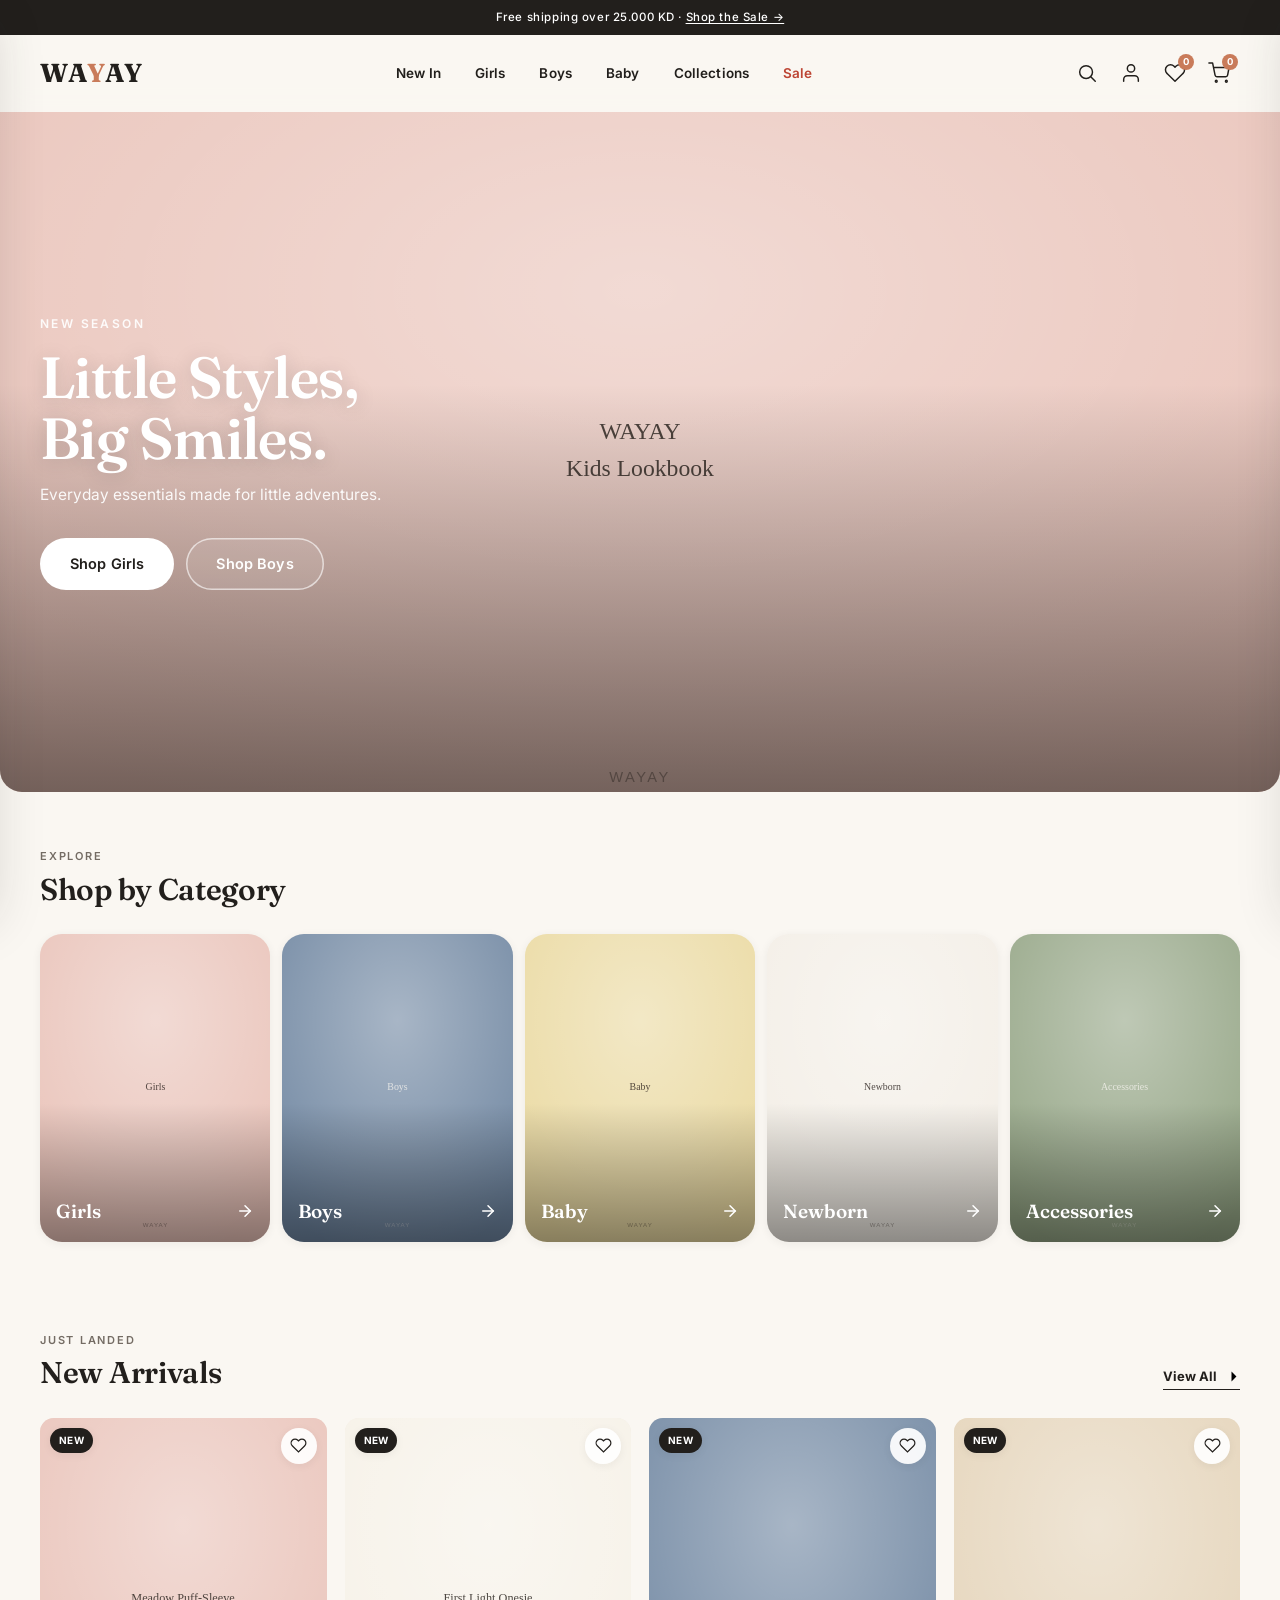
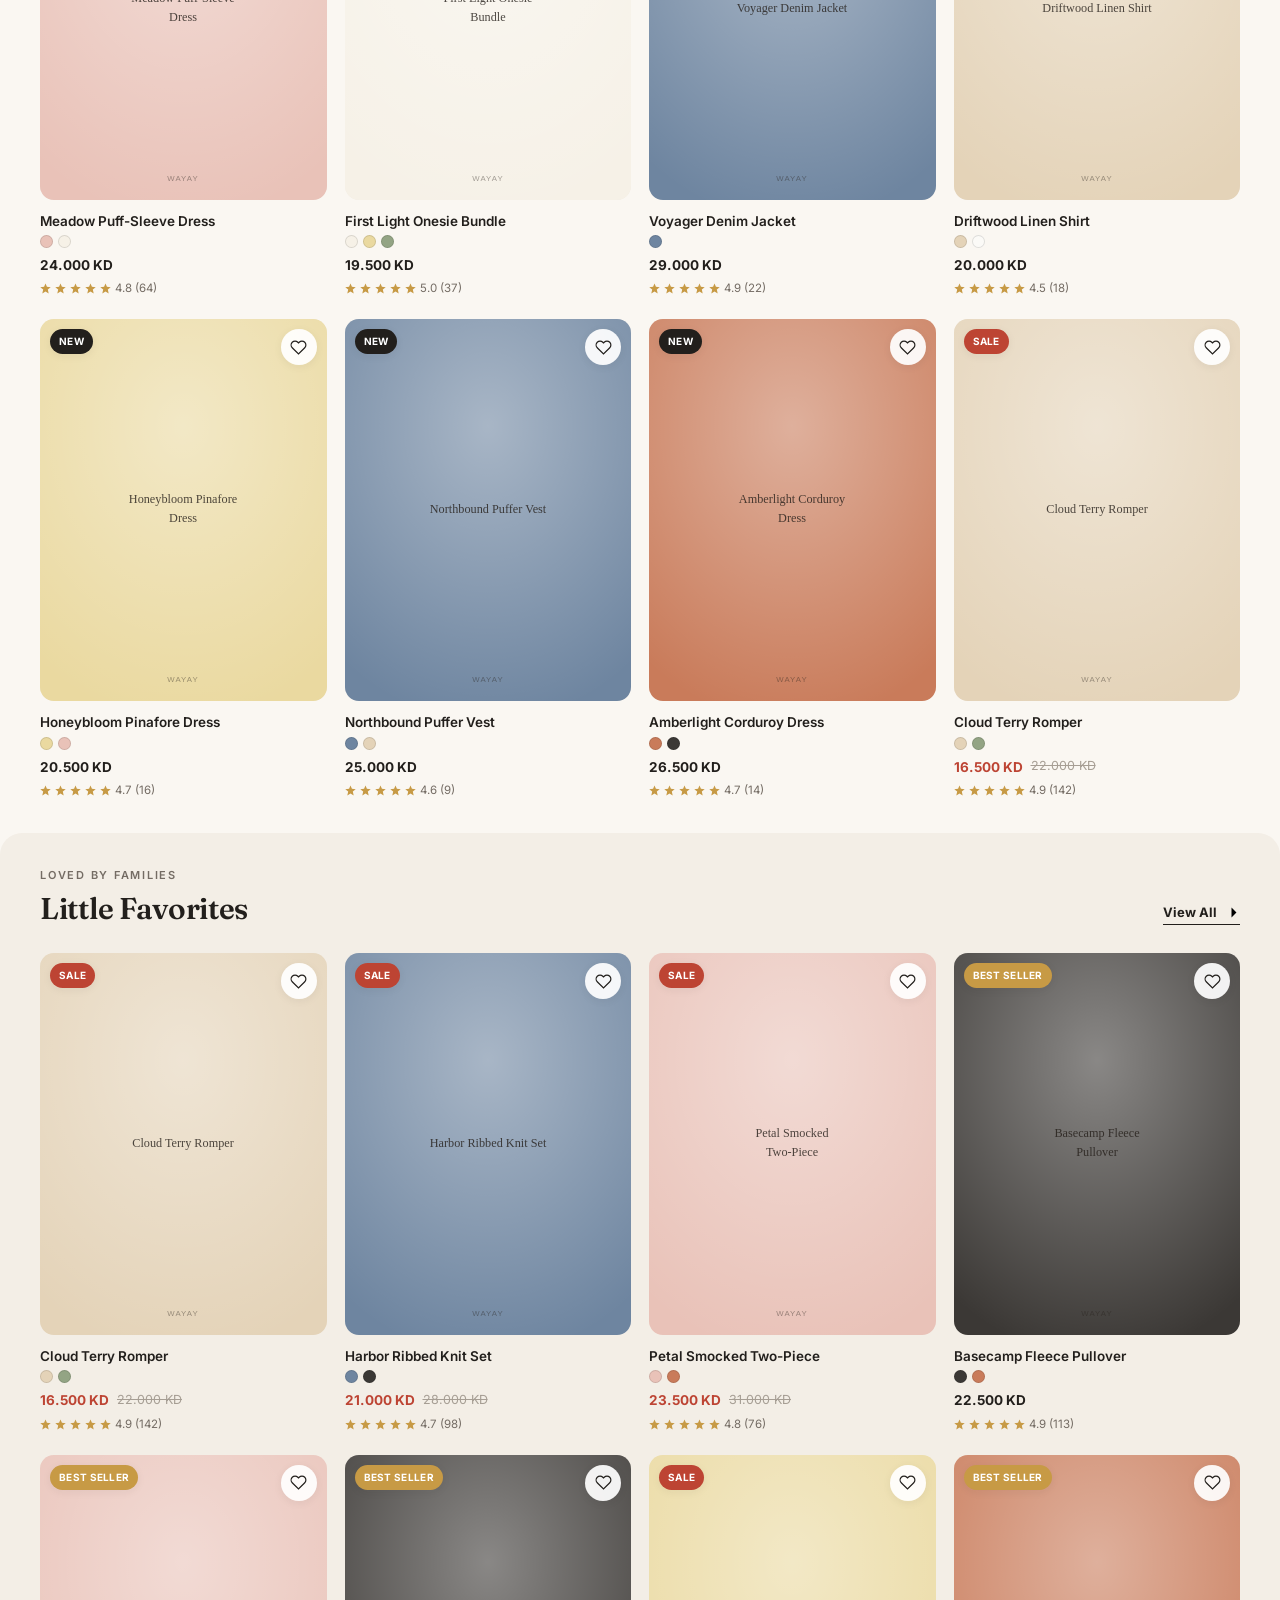
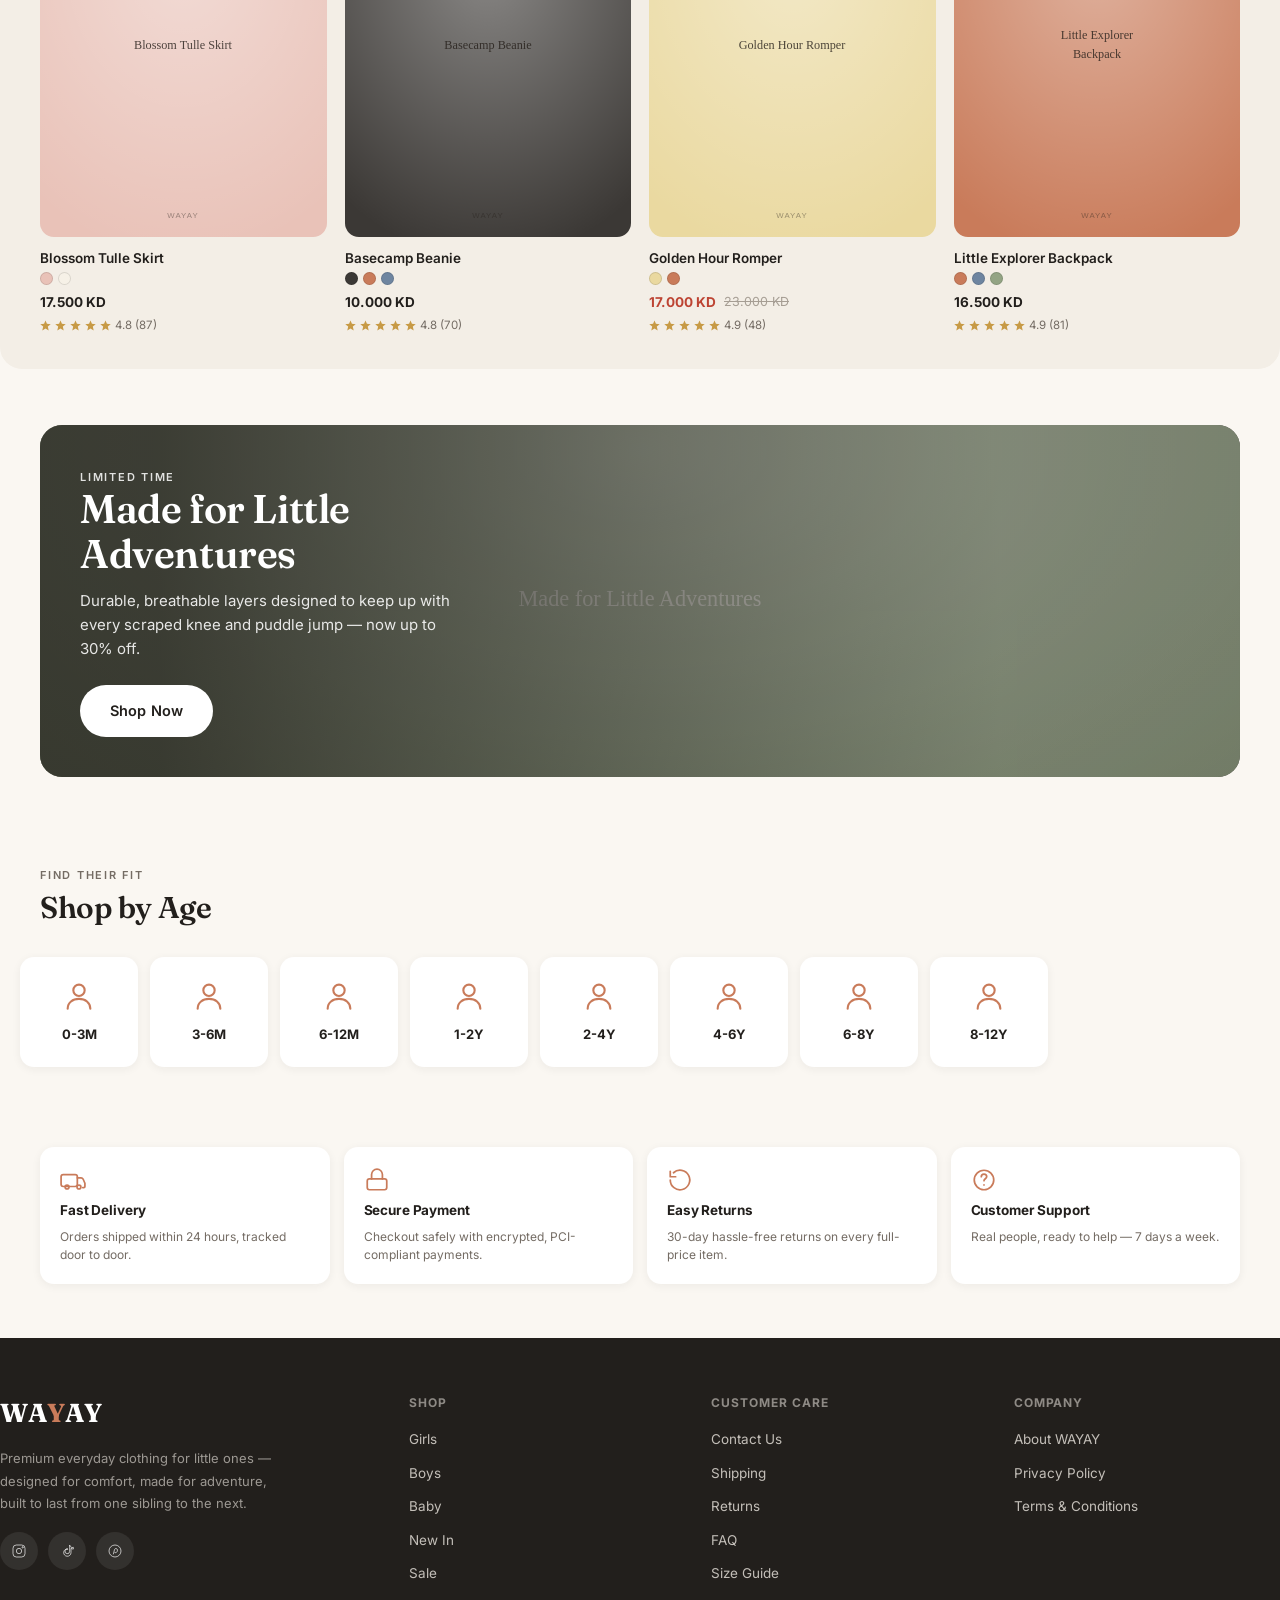
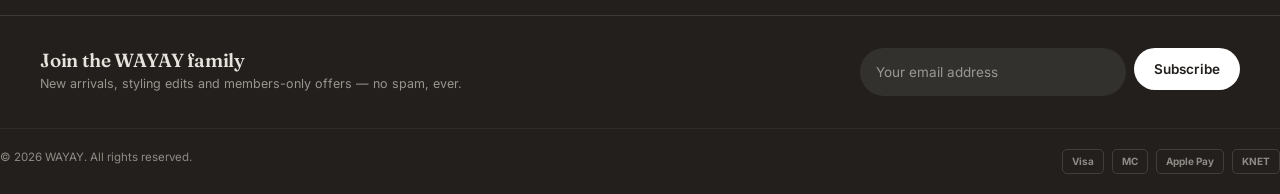
==== commit 014eafdd: "Build full WAYAY kids-fashion e-commerce store Replace the placeholder index.html with a complete, p" ====
--- a/index.html
+++ b/index.html
@@ -1,1980 +1,200 @@
 <!doctype html>
-<html lang="ar" dir="rtl">
+<html lang="en">
 <head>
 <meta charset="utf-8">
-<meta name="viewport" content="width=device-width, initial-scale=1.0, maximum-scale=1.0, user-scalable=no">
-<title>Dershow</title>
-<style>
-  :root{
-    --bg:#f2f2f2;--surface:#ffffff;--ink:#1a1a1a;--ink-soft:#6b6b6b;
-    --line:rgba(26,26,26,.10);--sale:#f83a3a;--sand:#8a9d7b;
-    --radius:16px;--radius-sm:12px;--shadow:0 6px 20px rgba(26,26,26,.08);
-    --gutter:14px;--header-h:56px;--tab-h:64px;
-    font-family:-apple-system,BlinkMacSystemFont,"Segoe UI","Cairo","Tajawal",Arial,sans-serif;
+<meta name="viewport" content="width=device-width, initial-scale=1.0">
+<title>WAYAY — Premium Kids Clothing | Little Styles, Big Smiles</title>
+<meta name="description" content="WAYAY is premium, everyday clothing for babies and kids — modern, comfortable and made for little adventures. Shop girls, boys, baby and newborn essentials.">
+<meta name="theme-color" content="#FAF7F2">
+<link rel="icon" href="data:image/svg+xml,%3Csvg xmlns='http://www.w3.org/2000/svg' viewBox='0 0 100 100'%3E%3Crect width='100' height='100' rx='22' fill='%23221F1C'/%3E%3Ctext x='50' y='68' font-family='Georgia,serif' font-size='56' fill='%23C97B5A' text-anchor='middle'%3EW%3C/text%3E%3C/svg%3E">
+<link rel="canonical" href="index.html">
+<meta property="og:type" content="website">
+<meta property="og:site_name" content="WAYAY">
+<meta property="og:title" content="WAYAY — Premium Kids Clothing">
+<meta property="og:description" content="Everyday essentials made for little adventures. Shop the new WAYAY collection.">
+<link rel="preconnect" href="https://fonts.googleapis.com">
+<link rel="preconnect" href="https://fonts.gstatic.com" crossorigin>
+<link href="https://fonts.googleapis.com/css2?family=Fraunces:opsz,wght@9..144,500;9..144,600;9..144,700&family=Inter:wght@400;500;600;700&display=swap" rel="stylesheet">
+<link rel="stylesheet" href="assets/wayay/css/style.css">
+<script type="application/ld+json">
+{
+  "@context": "https://schema.org",
+  "@type": "Organization",
+  "name": "WAYAY",
+  "description": "Premium everyday clothing for babies and kids.",
+  "url": "index.html"
+}
+</script>
+</head>
+<body data-base="">
+
+<a class="visually-hidden" href="#main">Skip to content</a>
+
+<header class="site-header" id="wayay-header"></header>
+<div id="wayay-overlays"></div>
+
+<main id="main">
+
+  <!-- HERO -->
+  <section class="hero">
+    <div class="hero-media">
+      <img id="heroImg" alt="Children wearing the new WAYAY seasonal collection, playing outdoors" width="1600" height="900" fetchpriority="high">
+      <div class="hero-scrim"></div>
+      <div class="hero-content">
+        <span class="hero-eyebrow">New Season</span>
+        <h1 class="hero-title">Little Styles,<br>Big Smiles.</h1>
+        <p class="hero-sub">Everyday essentials made for little adventures.</p>
+        <div class="hero-ctas">
+          <a href="collection.html?cat=girls" class="btn btn-light">Shop Girls</a>
+          <a href="collection.html?cat=boys" class="btn btn-outline" style="background:rgba(255,255,255,.08);color:#fff;box-shadow:inset 0 0 0 1.5px rgba(255,255,255,.6)">Shop Boys</a>
+        </div>
+      </div>
+    </div>
+  </section>
+
+  <!-- CATEGORIES -->
+  <section class="section" aria-labelledby="cat-heading">
+    <div class="container">
+      <div class="section-head fade-up">
+        <div>
+          <span class="eyebrow section-eyebrow">Explore</span>
+          <h2 class="h-md" id="cat-heading">Shop by Category</h2>
+        </div>
+      </div>
+      <div class="cat-grid" id="categoryGrid"></div>
+    </div>
+  </section>
+
+  <!-- NEW ARRIVALS -->
+  <section class="section section-tight" aria-labelledby="new-heading">
+    <div class="container">
+      <div class="section-head fade-up">
+        <div>
+          <span class="eyebrow section-eyebrow">Just Landed</span>
+          <h2 class="h-md" id="new-heading">New Arrivals</h2>
+        </div>
+        <a href="collection.html?cat=new-in" class="section-link">View All
+          <svg class="icon-sm" viewBox="0 0 24 24"><line x1="5" y1="12" x2="19" y2="12"/><polyline points="12 5 19 12 12 19"/></svg>
+        </a>
+      </div>
+      <div class="pg pg-4" id="newArrivalsGrid"></div>
+    </div>
+  </section>
+
+  <!-- BEST SELLERS -->
+  <section class="section section-tight" aria-labelledby="best-heading" style="background:var(--color-surface-alt);border-radius:var(--r-lg)">
+    <div class="container">
+      <div class="section-head fade-up">
+        <div>
+          <span class="eyebrow section-eyebrow">Loved By Families</span>
+          <h2 class="h-md" id="best-heading">Little Favorites</h2>
+        </div>
+        <a href="collection.html?cat=all&sort=best-selling" class="section-link">View All
+          <svg class="icon-sm" viewBox="0 0 24 24"><line x1="5" y1="12" x2="19" y2="12"/><polyline points="12 5 19 12 12 19"/></svg>
+        </a>
+      </div>
+      <div class="pg pg-4" id="bestSellersGrid"></div>
+    </div>
+  </section>
+
+  <!-- PROMO BANNER -->
+  <section class="section">
+    <div class="container">
+      <div class="promo fade-up">
+        <img id="promoImg" alt="Kids playing outdoors in WAYAY outerwear" width="1400" height="800" loading="lazy">
+        <div class="promo-content">
+          <span class="eyebrow" style="color:#fff;opacity:.85">Limited Time</span>
+          <h3>Made for Little Adventures</h3>
+          <p>Durable, breathable layers designed to keep up with every scraped knee and puddle jump — now up to 30% off.</p>
+          <a href="collection.html?cat=sale" class="btn btn-light">Shop Now</a>
+        </div>
+      </div>
+    </div>
+  </section>
+
+  <!-- SHOP BY AGE -->
+  <section class="section section-tight" aria-labelledby="age-heading">
+    <div class="container">
+      <div class="section-head fade-up">
+        <div>
+          <span class="eyebrow section-eyebrow">Find Their Fit</span>
+          <h2 class="h-md" id="age-heading">Shop by Age</h2>
+        </div>
+      </div>
+    </div>
+    <div class="age-scroll" id="ageScroll"></div>
+  </section>
+
+  <!-- TRUST -->
+  <section class="section section-tight">
+    <div class="container">
+      <div class="trust-grid">
+        <div class="trust-item fade-up">
+          <svg class="icon" viewBox="0 0 24 24"><rect x="1" y="7" width="15" height="11" rx="2"/><path d="M16 10h3.5a2 2 0 0 1 1.8 1.1L23 15v3a1 1 0 0 1-1 1h-1"/><circle cx="6.5" cy="18.5" r="1.8"/><circle cx="17.5" cy="18.5" r="1.8"/></svg>
+          <h4>Fast Delivery</h4>
+          <p>Orders shipped within 24 hours, tracked door to door.</p>
+        </div>
+        <div class="trust-item fade-up">
+          <svg class="icon" viewBox="0 0 24 24"><rect x="3" y="11" width="18" height="10" rx="2"/><path d="M7 11V7a5 5 0 0 1 10 0v4"/></svg>
+          <h4>Secure Payment</h4>
+          <p>Checkout safely with encrypted, PCI-compliant payments.</p>
+        </div>
+        <div class="trust-item fade-up">
+          <svg class="icon" viewBox="0 0 24 24"><path d="M3 12a9 9 0 1 0 3-6.7"/><polyline points="3 4 3 9 8 9"/></svg>
+          <h4>Easy Returns</h4>
+          <p>30-day hassle-free returns on every full-price item.</p>
+        </div>
+        <div class="trust-item fade-up">
+          <svg class="icon" viewBox="0 0 24 24"><circle cx="12" cy="12" r="9"/><path d="M9.5 9a2.5 2.5 0 0 1 5 0c0 1.7-2.5 2-2.5 3.6"/><line x1="12" y1="16.5" x2="12" y2="16.6"/></svg>
+          <h4>Customer Support</h4>
+          <p>Real people, ready to help — 7 days a week.</p>
+        </div>
+      </div>
+    </div>
+  </section>
+
+</main>
+
+<footer class="site-footer" id="wayay-footer"></footer>
+
+<script src="assets/wayay/js/data.js"></script>
+<script src="assets/wayay/js/app.js"></script>
+<script>
+  function renderCategories(){
+    var el = document.getElementById('categoryGrid');
+    el.innerHTML = CATEGORIES.map(function(c){
+      return '<a class="cat-card fade-up" href="collection.html?cat=' + c.slug + '">' +
+        '<img src="' + c.hero + '" alt="Shop ' + c.name + ' clothing at WAYAY" loading="lazy" width="700" height="900">' +
+        '<div class="cat-scrim"></div>' +
+        '<span class="cat-label">' + c.name + '<svg viewBox="0 0 24 24" fill="none" stroke-width="2" stroke-linecap="round"><line x1="5" y1="12" x2="19" y2="12"/><polyline points="12 5 19 12 12 19"/></svg></span>' +
+      '</a>';
+    }).join('');
+    WAYAY.observeFadeUps(el);
   }
-  *{box-sizing:border-box;margin:0;padding:0;-webkit-tap-highlight-color:transparent}
-  html,body{background:var(--bg);color:var(--ink)}
-  body{max-width:480px;margin:0 auto;padding-bottom:calc(var(--tab-h) + env(safe-area-inset-bottom));position:relative;overflow-x:hidden}
-  a{color:inherit;text-decoration:none}
-  img{display:block;width:100%;height:100%;object-fit:cover}
-  button{font-family:inherit;cursor:pointer;border:none;background:none;color:inherit}
-
-  .topbar{position:sticky;top:0;z-index:50;height:var(--header-h);display:flex;align-items:center;justify-content:space-between;padding:0 16px;background:rgba(255,255,255,.9);backdrop-filter:blur(12px);border-bottom:1px solid var(--line)}
-  .topbar .icon-btn{width:40px;height:40px;display:grid;place-items:center;border-radius:50%}
-  .topbar .icon-btn:active{background:var(--bg)}
-  .brand-logo{height:42px;width:auto;object-fit:contain}
-  .cart-btn{position:relative}
-  .cart-count{position:absolute;top:4px;left:4px;min-width:16px;height:16px;padding:0 4px;background:var(--sale);color:#fff;font-size:10px;font-weight:700;border-radius:9px;display:grid;place-items:center}
-  .icon{width:22px;height:22px;stroke:var(--ink);stroke-width:2;fill:none;stroke-linecap:round;stroke-linejoin:round}
-
-  .strip{background:#b23a4a;color:#fff;font-size:11px;font-weight:600;padding:5px 0;letter-spacing:.2px;overflow:hidden}
-  .strip__track{display:flex;flex-wrap:nowrap;width:max-content;direction:rtl;will-change:transform;animation:strip-marquee 26s linear infinite}
-  .strip__seg{flex:0 0 auto;white-space:nowrap;display:flex;align-items:center}
-  .strip__seg::after{content:"";padding:0 26px}
-  @keyframes strip-marquee{from{transform:translateX(0)}to{transform:translateX(50%)}}
-  @media (hover:hover){.strip:hover .strip__track{animation-play-state:paused}}
-
-  .hero{position:relative;margin:12px var(--gutter) 0;border-radius:var(--radius);overflow:hidden;box-shadow:var(--shadow)}
-  .hero img{width:100%;height:auto;display:block}
-  .hero__overlay{position:absolute;inset:0;background:linear-gradient(180deg,rgba(0,0,0,0) 55%,rgba(0,0,0,.5) 100%)}
-  .hero__content{position:absolute;inset:auto 0 0 0;padding:22px;color:#fff;text-align:center}
-  .hero__eyebrow{font-size:12px;letter-spacing:2px;text-transform:uppercase;opacity:.9;margin-bottom:8px}
-  .hero__title{font-size:24px;font-weight:800;line-height:1.2;margin-bottom:16px;text-shadow:0 2px 12px rgba(0,0,0,.3)}
-  .btn{display:inline-block;background:#fff;color:var(--ink);font-weight:800;font-size:15px;padding:13px 34px;border-radius:40px}
-  .btn:active{transform:scale(.97)}
-
-  .section{padding:8px var(--gutter) 4px}
-  .section__head{display:flex;align-items:baseline;justify-content:space-between;margin:14px 2px 14px}
-  .section__title{font-size:20px;font-weight:800;letter-spacing:-.3px}
-  .section__link{font-size:13px;font-weight:700;color:var(--ink-soft);display:flex;align-items:center;gap:4px}
-  .section__link svg{width:14px;height:14px;stroke:currentColor;stroke-width:2;fill:none}
-
-  .cats{display:flex;gap:10px;overflow-x:auto;padding:4px var(--gutter) 16px;scrollbar-width:none}
-  .cats::-webkit-scrollbar{display:none}
-  .cat{flex:none;width:80px;text-align:center}
-  .cat__img{width:80px;height:80px;border-radius:50%;overflow:hidden;box-shadow:var(--shadow);border:2px solid #fff}
-  .cat__img img{object-position:top}
-  .cat__name{font-size:12px;font-weight:700;margin-top:8px}
-
-  .grid{display:grid;grid-template-columns:1fr 1fr;gap:12px}
-  .card{background:var(--surface);border-radius:var(--radius-sm);overflow:hidden;box-shadow:var(--shadow)}
-  .card__media{position:relative;aspect-ratio:2/3;background:#e8e8e8}
-  .card__badge{position:absolute;top:8px;right:8px;background:var(--sale);color:#fff;font-size:10px;font-weight:700;padding:4px 8px;border-radius:6px}
-  .card__fav{position:absolute;top:8px;left:8px;width:30px;height:30px;border-radius:50%;background:rgba(255,255,255,.9);display:grid;place-items:center}
-  .card__fav svg{width:16px;height:16px;stroke:var(--ink);stroke-width:2;fill:none}
-  .card__body{padding:10px 11px 12px}
-  .card__title{font-size:13px;font-weight:700;line-height:1.35;height:2.7em;overflow:hidden;display:-webkit-box;-webkit-line-clamp:2;-webkit-box-orient:vertical}
-  .card__row{display:flex;align-items:center;justify-content:space-between;margin-top:8px}
-  .card__price{font-size:14px;font-weight:800}
-  .card__price small{font-size:11px;font-weight:600;color:var(--ink-soft)}
-
-  .hscroll{display:flex;gap:12px;overflow-x:auto;padding:2px var(--gutter) 8px;scrollbar-width:none;scroll-snap-type:x mandatory}
-  .hscroll::-webkit-scrollbar{display:none}
-  .hscroll .card{flex:none;width:60%;scroll-snap-align:start}
-
-  .mosaic{display:grid;grid-template-columns:1fr 1fr;gap:10px;padding:4px var(--gutter) 8px}
-  .tile{position:relative;border-radius:var(--radius-sm);overflow:hidden;box-shadow:var(--shadow)}
-  .tile--tall{grid-row:span 2;aspect-ratio:1/2.05}
-  .tile--sq{aspect-ratio:1/1}
-  .tile__ov{position:absolute;inset:0;background:linear-gradient(180deg,rgba(0,0,0,0) 50%,rgba(0,0,0,.5) 100%)}
-  .tile__label{position:absolute;bottom:12px;right:12px;left:12px;color:#fff;font-size:15px;font-weight:800}
-
-  .exp-wrap{display:flex;gap:8px;height:440px;padding:4px var(--gutter) 12px}
-  .exp-box{position:relative;flex:1;overflow:hidden;border-radius:14px;box-shadow:var(--shadow);background:#f2f0ee}
-  
-  .exp-box img,.exp-box video{position:absolute;inset:0;width:100%;height:100%;object-fit:cover}
-  
-  .exp-v{position:absolute;bottom:14px;right:8px;left:8px;color:#fff;font-weight:800;font-size:.82rem;z-index:2;line-height:1.25;transition:opacity .3s}
-  .exp-box.is-active .exp-v{opacity:0;visibility:hidden}
-  .exp-c{position:absolute;bottom:0;right:0;left:0;padding:18px 16px;color:#fff;opacity:0;visibility:hidden;z-index:3;transition:opacity .4s}
-  .exp-box.is-active .exp-c{opacity:1;visibility:visible}
-  .exp-title{font-size:1.05rem;font-weight:800;margin-bottom:8px;line-height:1.2;border-bottom:2px solid #fff;padding-bottom:8px}
-  .exp-stars{color:#fff;font-size:14px;letter-spacing:2px;margin-bottom:14px}
-  .exp-btn{display:inline-block;padding:9px 22px;background:#000;color:#fff;border-radius:40px;font-weight:700;font-size:13px}
-
-  .band{margin:20px var(--gutter);background:var(--ink);color:#fff;border-radius:var(--radius);padding:28px 22px;text-align:center;box-shadow:var(--shadow)}
-  .band__t{font-size:19px;font-weight:800;margin-bottom:8px}
-  .band__s{font-size:13px;opacity:.75;line-height:1.6;margin-bottom:18px}
-
-  .reviews{display:flex;gap:12px;overflow-x:auto;padding:2px var(--gutter) 8px;scrollbar-width:none;scroll-snap-type:x mandatory}
-  .reviews::-webkit-scrollbar{display:none}
-  .review{flex:none;width:78%;background:var(--surface);border-radius:var(--radius-sm);padding:16px;box-shadow:var(--shadow);scroll-snap-align:start}
-  .review__stars{color:#ffb74a;font-size:14px;letter-spacing:2px;margin-bottom:8px}
-  .review__text{font-size:13px;line-height:1.6;color:#333}
-  .review__by{font-size:12px;font-weight:700;margin-top:12px}
-  .review__by span{color:var(--ink-soft);font-weight:500}
-
-  .faq{padding:0 var(--gutter)}
-  .q{background:var(--surface);border-radius:var(--radius-sm);margin-bottom:8px;overflow:hidden;box-shadow:var(--shadow)}
-  .q summary{list-style:none;padding:16px;font-size:14px;font-weight:700;display:flex;justify-content:space-between;align-items:center;gap:12px}
-  .q summary::-webkit-details-marker{display:none}
-  .q summary::after{content:"";width:9px;height:9px;border-right:2px solid var(--ink-soft);border-bottom:2px solid var(--ink-soft);transform:rotate(45deg);transition:transform .25s;flex:none}
-  .q[open] summary::after{transform:rotate(-135deg)}
-  .q__a{padding:0 16px 16px;font-size:13px;line-height:1.7;color:var(--ink-soft)}
-
-  .trust{display:flex;gap:6px;padding:10px var(--gutter)}
-  .trust::-webkit-scrollbar{display:none}
-  .trust__item{flex:1 1 0;min-width:0;background:var(--surface);border-radius:var(--radius-sm);padding:8px 6px;display:flex;flex-direction:column;align-items:center;text-align:center;gap:5px;box-shadow:var(--shadow)}
-  .trust__ic{width:26px;height:26px;flex:none;border-radius:50%;background:var(--bg);display:grid;place-items:center}
-  .trust__ic svg{width:14px;height:14px;stroke:var(--sand);stroke-width:2;fill:none;stroke-linecap:round;stroke-linejoin:round}
-  .trust__t{font-size:10.5px;font-weight:800;line-height:1.25}
-  .trust__s{font-size:9px;color:var(--ink-soft);line-height:1.2}
-
-  .stats{display:grid;grid-template-columns:repeat(3,1fr);gap:8px;padding:6px var(--gutter) 18px}
-  .stat{background:var(--surface);border-radius:var(--radius-sm);padding:16px 6px;text-align:center;box-shadow:var(--shadow)}
-  .stat__n{font-size:20px;font-weight:800;line-height:1}
-  .stat__l{font-size:10.5px;color:var(--ink-soft);margin-top:6px}
-
-  .footer{background:var(--ink);color:#dcdcdc;margin-top:24px;padding:30px 20px calc(24px + env(safe-area-inset-bottom))}
-  .footer__logo{height:40px;width:auto;object-fit:contain;filter:brightness(0) invert(1);margin-bottom:12px}
-  .footer__desc{font-size:12.5px;line-height:1.7;opacity:.7;margin-bottom:22px}
-  .footer__cols{display:block;margin-bottom:14px}
-  .footer__col{border-bottom:1px solid rgba(255,255,255,.1)}
-  .footer__h{width:100%;background:none;border:none;font:inherit;font-size:13px;font-weight:800;color:#fff;letter-spacing:.3px;padding:15px 2px;display:flex;align-items:center;justify-content:space-between;cursor:pointer;text-align:start}
-  .footer__chev{width:18px;height:18px;stroke:#fff;stroke-width:2;fill:none;transition:transform .3s;opacity:.7}
-  .footer__col.open .footer__chev{transform:rotate(180deg)}
-  .footer__links{max-height:0;overflow:hidden;transition:max-height .3s ease;display:flex;flex-direction:column}
-  .footer__col.open .footer__links{max-height:300px;padding-bottom:12px}
-  .footer__links a{color:#cfcfcf;text-decoration:none;font-size:13px;padding:8px 2px;transition:color .2s}
-  .footer__links a:active{color:#fff}
-  @media(min-width:760px){
-    .footer__cols{display:grid;grid-template-columns:repeat(4,1fr);gap:24px;margin-bottom:24px}
-    .footer__col{border-bottom:none}
-    .footer__h{cursor:default;padding:0 0 12px;font-size:12px;text-transform:uppercase}
-    .footer__chev{display:none}
-    .footer__links{max-height:none;overflow:visible}
-    .footer__col.open .footer__links{padding-bottom:0}
+  function renderAgeScroll(){
+    var el = document.getElementById('ageScroll');
+    el.innerHTML = AGE_GROUPS.map(function(age){
+      return '<a class="age-chip" href="collection.html?cat=all&age=' + encodeURIComponent(age) + '">' +
+        '<svg class="age-ic" viewBox="0 0 24 24" fill="none" stroke="currentColor" stroke-width="1.5" stroke-linecap="round" stroke-linejoin="round"><circle cx="12" cy="8" r="4"/><path d="M4 21c0-4.4 3.6-7 8-7s8 2.6 8 7"/></svg>' +
+        '<span class="age-t">' + age + '</span>' +
+      '</a>';
+    }).join('');
   }
-  
-  .footer__cols a{display:block;font-size:13px;opacity:.75;padding:5px 0}
-  .news{display:flex;gap:8px;margin-bottom:22px}
-  .news input{flex:1;background:rgba(255,255,255,.08);border:1px solid rgba(255,255,255,.15);border-radius:40px;padding:12px 18px;color:#fff;font-size:13px;font-family:inherit}
-  .news input::placeholder{color:rgba(255,255,255,.5)}
-  .news button{background:var(--sand);color:#fff;border-radius:40px;padding:0 20px;font-weight:800;font-size:13px}
-  .socials{display:flex;gap:12px;margin-bottom:22px}
-  .socials a{width:38px;height:38px;border-radius:50%;background:rgba(255,255,255,.08);display:grid;place-items:center}
-  .socials svg{width:18px;height:18px;stroke:#fff;stroke-width:1.6;fill:none}
-  .copyright{font-size:11px;opacity:.5;text-align:center;padding-top:18px;border-top:1px solid rgba(255,255,255,.1)}
-
-  .tabbar{position:fixed;bottom:0;left:50%;transform:translateX(-50%);width:100%;max-width:480px;height:calc(var(--tab-h) + env(safe-area-inset-bottom));padding-bottom:env(safe-area-inset-bottom);background:rgba(255,255,255,.95);backdrop-filter:blur(14px);border-top:1px solid var(--line);display:flex;z-index:60}
-  .tab{flex:1;display:flex;flex-direction:column;align-items:center;justify-content:center;gap:4px;color:var(--ink-soft);font-size:10px;font-weight:600}
-  .tab svg{width:22px;height:22px;stroke:currentColor;stroke-width:1.8;fill:none;stroke-linecap:round;stroke-linejoin:round}
-  .tab.active{color:var(--ink)}
-  .tab.active svg{stroke-width:2.2}
-  .tab__cart{position:relative}
-  .tab__cart .n{position:absolute;top:-4px;left:-8px;min-width:15px;height:15px;background:var(--sale);color:#fff;font-size:9px;font-weight:700;border-radius:8px;display:grid;place-items:center;padding:0 3px}
-
-  /* ===== الطبقة الخلفية المعتمة ===== */
-  .scrim{position:fixed;inset:0;background:rgba(26,26,26,.45);opacity:0;visibility:hidden;transition:opacity .3s ease,visibility .3s ease;z-index:124}
-  .scrim.show{opacity:1;visibility:visible}
-
-  /* ===== قائمة التنقّل الجانبية (الهامبرغر) ===== */
-  .drawer{position:fixed;top:0;right:0;bottom:0;width:82%;max-width:360px;background:var(--surface);z-index:125;transform:translateX(100%);transition:transform .32s cubic-bezier(.4,0,.2,1);display:flex;flex-direction:column;box-shadow:-8px 0 30px rgba(26,26,26,.14)}
-  [dir=ltr] .drawer{right:auto;left:0;transform:translateX(-100%);box-shadow:8px 0 30px rgba(26,26,26,.14)}
-  .drawer.open{transform:translateX(0)}
-  .drawer__head{display:flex;align-items:center;justify-content:space-between;padding:16px 18px;border-bottom:1px solid var(--line)}
-  .drawer__logo{height:30px;width:auto;object-fit:contain;mix-blend-mode:multiply}
-  .drawer__close{width:38px;height:38px;display:grid;place-items:center;border-radius:50%}
-  .drawer__close:active{background:var(--bg)}
-  .drawer__close svg{width:22px;height:22px;stroke:var(--ink);stroke-width:2;fill:none;stroke-linecap:round;stroke-linejoin:round}
-  .drawer__body{flex:1;overflow-y:auto;padding:8px 0 16px}
-  .nav-sec{padding:16px 20px 6px;font-size:11px;font-weight:800;letter-spacing:1px;color:var(--ink-soft);text-transform:uppercase}
-  .nav-link{display:flex;align-items:center;justify-content:space-between;padding:14px 20px;font-size:15px;font-weight:600}
-  .nav-link:active{background:var(--bg)}
-  .nav-link .chev{width:16px;height:16px;stroke:var(--ink-soft);stroke-width:2;fill:none}
-  .nav-link .nav-ic{width:22px;height:22px;stroke:var(--ink);stroke-width:1.8;fill:none;margin-left:12px}
-  .nav-link__l{display:flex;align-items:center}
-  .nav-thumb{width:34px;height:34px;border-radius:50%;overflow:hidden;margin-left:12px;box-shadow:var(--shadow);flex:none}
-  .drawer__foot{padding:16px 20px calc(18px + env(safe-area-inset-bottom));border-top:1px solid var(--line)}
-  .drawer__foot .btn{display:block;text-align:center;background:var(--ink);color:#fff;width:100%}
-  .drawer__socials{display:flex;gap:12px;justify-content:center;margin-top:16px}
-  .drawer__socials a{width:38px;height:38px;border-radius:50%;background:var(--bg);display:grid;place-items:center}
-  .drawer__socials svg{width:18px;height:18px;stroke:var(--ink);stroke-width:1.6;fill:none}
-
-  /* ===== لوحة السلة ===== */
-  .cart{position:fixed;top:0;right:0;bottom:0;width:88%;max-width:400px;background:var(--bg);z-index:125;transform:translateX(100%);transition:transform .32s cubic-bezier(.4,0,.2,1);display:flex;flex-direction:column;box-shadow:-8px 0 30px rgba(26,26,26,.14)}
-  [dir=ltr] .cart{right:auto;left:0;transform:translateX(-100%);box-shadow:8px 0 30px rgba(26,26,26,.14)}
-  .cart.open{transform:translateX(0)}
-  .cart__head{display:flex;align-items:center;justify-content:space-between;padding:16px 18px;background:var(--surface);border-bottom:1px solid var(--line)}
-  .cart__title{font-size:18px;font-weight:800}
-  .cart__title span{font-size:13px;font-weight:600;color:var(--ink-soft);margin-right:6px}
-  .cart__close{width:38px;height:38px;display:grid;place-items:center;border-radius:50%}
-  .cart__close:active{background:var(--bg)}
-  .cart__close svg{width:22px;height:22px;stroke:var(--ink);stroke-width:2;fill:none;stroke-linecap:round;stroke-linejoin:round}
-  .cart__body{flex:1;overflow-y:auto;padding:12px 14px}
-  .cart__empty{display:flex;flex-direction:column;align-items:center;justify-content:center;height:100%;text-align:center;color:var(--ink-soft);gap:14px;padding:40px}
-  .cart__empty svg{width:64px;height:64px;stroke:var(--line);stroke-width:1.5;fill:none;stroke-linecap:round;stroke-linejoin:round}
-  .cart__empty .btn{background:var(--ink);color:#fff;margin-top:6px}
-  .citem{display:flex;gap:12px;background:var(--surface);border-radius:var(--radius-sm);padding:10px;margin-bottom:10px;box-shadow:var(--shadow);position:relative}
-  .citem__img{width:72px;height:96px;border-radius:10px;overflow:hidden;flex:none;background:#e8e8e8}
-  .citem__info{flex:1;display:flex;flex-direction:column;min-width:0}
-  .citem__name{font-size:13px;font-weight:700;line-height:1.35;display:-webkit-box;-webkit-line-clamp:2;-webkit-box-orient:vertical;overflow:hidden;padding-left:22px}
-  .citem__price{font-size:14px;font-weight:800;margin-top:auto}
-  .citem__price small{font-size:11px;font-weight:600;color:var(--ink-soft)}
-  .citem__rm{position:absolute;top:8px;left:8px;width:26px;height:26px;border-radius:50%;display:grid;place-items:center}
-  .citem__rm:active{background:var(--bg)}
-  .citem__rm svg{width:16px;height:16px;stroke:var(--ink-soft);stroke-width:2;fill:none;stroke-linecap:round}
-  .qty{display:inline-flex;align-items:center;gap:0;background:var(--bg);border-radius:40px;margin-top:8px;align-self:flex-start;overflow:hidden}
-  .qty button{width:30px;height:30px;display:grid;place-items:center;font-size:18px;font-weight:700;color:var(--ink)}
-  .qty button:active{background:var(--line)}
-  .qty span{min-width:28px;text-align:center;font-size:14px;font-weight:700}
-  .cart__foot{background:var(--surface);border-top:1px solid var(--line);padding:16px 18px calc(16px + env(safe-area-inset-bottom))}
-  .cart__row{display:flex;justify-content:space-between;font-size:13px;color:var(--ink-soft);margin-bottom:8px}
-  .cart__row.total{font-size:17px;font-weight:800;color:var(--ink);margin:12px 0 14px;padding-top:12px;border-top:1px solid var(--line)}
-  .cart__foot .btn{display:block;text-align:center;background:var(--ink);color:#fff;width:100%;font-size:16px;padding:15px}
-  .cart__foot .btn:active{transform:scale(.98)}
-  .cart__note{font-size:11px;color:var(--ink-soft);text-align:center;margin-top:10px}
-
-  /* ===== زر الإضافة للسلة على البطاقة ===== */
-  /* ===== صفحة تفاصيل المنتج ===== */
-  .pdp{position:fixed;inset:0;background:var(--bg);z-index:120;transform:translateX(100%);transition:transform .32s cubic-bezier(.4,0,.2,1);display:flex;flex-direction:column;overflow:hidden}
-  .pdp.open{transform:translateX(0)}
-  .pdp__bar{position:sticky;top:0;z-index:3;display:flex;align-items:center;justify-content:space-between;padding:12px 14px;background:var(--surface);border-bottom:1px solid var(--line)}
-  .pdp__back{display:flex;align-items:center;gap:6px;font-size:15px;font-weight:700;color:var(--ink)}
-  .pdp__back svg{width:22px;height:22px;stroke:var(--ink);stroke-width:2;fill:none;stroke-linecap:round;stroke-linejoin:round}
-  .pdp__baricons{display:flex;gap:4px}
-  .pdp__ic{width:38px;height:38px;display:grid;place-items:center;border-radius:50%;position:relative}
-  .pdp__ic:active{background:var(--bg)}
-  .pdp__ic svg{width:22px;height:22px;stroke:var(--ink);stroke-width:1.8;fill:none;stroke-linecap:round;stroke-linejoin:round}
-  .pdp__ic .n{position:absolute;top:2px;left:2px;min-width:15px;height:15px;background:var(--sale);color:#fff;font-size:9px;font-weight:700;border-radius:8px;display:grid;place-items:center;padding:0 3px}
-  .pdp__scroll{flex:1;overflow-y:auto;-webkit-overflow-scrolling:touch;overscroll-behavior-y:contain;touch-action:pan-y}
-  .pdp__img{width:100%;aspect-ratio:3/4;background:#e8e8e8;overflow:hidden}
-  .pdp__img img{width:100%;height:100%;object-fit:cover;display:block}
-  .pdp__info{padding:16px var(--gutter) 24px}
-  .pdp__name{font-size:21px;font-weight:800;line-height:1.45}
-  .pdp__price{font-size:22px;font-weight:800;margin-top:8px}
-  .pdp__price small{font-size:13px;font-weight:600;color:var(--ink-soft)}
-  .pdp__ship{display:inline-flex;align-items:center;gap:6px;margin-top:12px;padding:7px 12px;background:#eaf3e6;border-radius:20px;font-size:12px;font-weight:700;color:#4a7a3a}
-  .pdp__ship svg{width:16px;height:16px;stroke:var(--sale);stroke-width:1.8;fill:none}
-  .pdp__label{font-size:13px;font-weight:800;margin:22px 0 10px;padding-top:20px;border-top:1px solid var(--line)}
-  .pdp__sizes{display:flex;gap:8px;flex-wrap:wrap}
-  .size{min-width:46px;height:44px;padding:0 12px;border:1.5px solid var(--line);border-radius:12px;display:grid;place-items:center;font-size:14px;font-weight:700;background:var(--surface);transition:.15s}
-  .size.sel{border-color:var(--ink);background:var(--ink);color:#fff}
-  .pdp__desc{margin-top:12px;font-size:13.5px;line-height:1.95;color:var(--ink-soft)}
-  .pdp__feats{margin-top:16px;display:flex;flex-direction:column;gap:10px}
-  .pdp__feat{display:flex;align-items:center;gap:10px;font-size:13px;color:var(--ink)}
-  .pdp__feat svg{width:18px;height:18px;stroke:var(--ink);stroke-width:1.8;fill:none;flex:none}
-  .pdp__foot{position:sticky;bottom:0;background:var(--surface);border-top:1px solid var(--line);padding:12px var(--gutter) calc(12px + env(safe-area-inset-bottom));display:flex;gap:10px;align-items:center}
-  .pdp__addbtn{flex:1;background:var(--ink);color:#fff;border-radius:40px;padding:15px;font-size:16px;font-weight:800;text-align:center;display:flex;align-items:center;justify-content:center;gap:8px}
-  .pdp__addbtn:active{transform:scale(.98)}
-  .pdp__addbtn svg{width:20px;height:20px;stroke:#fff;stroke-width:2.2;fill:none;stroke-linecap:round}
-  .pdp__favbtn{width:52px;height:52px;flex:none;border:1.5px solid var(--line);border-radius:50%;display:grid;place-items:center;background:var(--surface)}
-  .pdp__favbtn svg{width:24px;height:24px;stroke:var(--ink);stroke-width:1.8;fill:none}
-  .pdp__favbtn.on svg{fill:var(--sale);stroke:var(--sale)}
-
-  /* ===== توست ===== */
-  .toast{position:fixed;bottom:calc(var(--tab-h) + 18px + env(safe-area-inset-bottom));left:50%;transform:translateX(-50%) translateY(20px);background:var(--ink);color:#fff;font-size:13px;font-weight:600;padding:12px 20px;border-radius:40px;z-index:130;opacity:0;visibility:hidden;transition:opacity .25s,transform .25s,visibility .25s;box-shadow:0 6px 20px rgba(26,26,26,.3);white-space:nowrap}
-  .toast.show{opacity:1;visibility:visible;transform:translateX(-50%) translateY(0)}
-
-  body.locked{overflow:hidden}
-
-  /* mobile tap + video fixes */
-  a,button,.card,.exp-box,.cat,.tab{touch-action:manipulation}
-  /* السلايدرات الأفقية: اسمح بالسحب الأفقي فقط وسيب العمودي للصفحة */
-  .cats,.hscroll,.reviews,.pdp__look{touch-action:pan-x;overscroll-behavior-x:contain}
-  .pdp__track{touch-action:pan-x;overscroll-behavior-x:contain}
-  video{pointer-events:none}
-  .exp-box video{pointer-events:auto}
-
-  /* ===== لوحات جديدة: بحث/تتبّع/مفضلة ===== */
-  .nav-badge{display:inline-grid;place-items:center;min-width:18px;height:18px;padding:0 5px;margin-inline-start:6px;background:var(--sale);color:#fff;border-radius:10px;font-size:10px;font-weight:800;vertical-align:middle}
-  button.nav-link{width:100%;border:none;background:none;font:inherit;text-align:inherit;cursor:pointer}
-  .btn--wa{display:flex;align-items:center;justify-content:center;background:#1f9d55}
-  .search__bar{display:flex;align-items:center;gap:8px;margin:12px 16px;padding:10px 14px;background:var(--surface);border:1px solid var(--line);border-radius:40px}
-  .search__bar svg{width:18px;height:18px;flex:none;stroke:var(--ink-soft);stroke-width:2;fill:none;stroke-linecap:round}
-  .search__bar input{border:none;outline:none;background:none;font:inherit;width:100%;color:var(--ink)}
-  .search__results{flex:1;overflow-y:auto;padding:0 12px 20px}
-  .sres{display:flex;gap:12px;align-items:center;padding:10px;border-radius:12px;cursor:pointer}
-  .sres:active{background:var(--bg)}
-  .sres__img{width:56px;height:70px;border-radius:8px;overflow:hidden;flex:none;background:var(--bg)}
-  .sres__img img{width:100%;height:100%;object-fit:cover}
-  .sres__name{font-size:13px;font-weight:700;line-height:1.3}
-  .sres__price{font-size:12px;color:var(--ink-soft);margin-top:3px}
-  .search__empty{text-align:center;color:var(--ink-soft);font-size:13px;padding:40px 20px}
-  .track__body{padding:16px}
-  .track__hint{font-size:13px;color:var(--ink-soft);margin-bottom:12px}
-  .track__form{display:flex;flex-direction:column;gap:10px}
-  .track__form input{padding:12px 14px;border:1px solid var(--line);border-radius:12px;font:inherit;outline:none}
-  .track__result{margin-top:16px;background:var(--surface);border-radius:14px;padding:16px;box-shadow:var(--shadow)}
-  .track__steps{list-style:none;margin:14px 0 0;padding:0}
-  .track__step{display:flex;align-items:center;gap:10px;padding:8px 0;font-size:13px;color:var(--ink-soft)}
-  .track__step.done{color:var(--ink);font-weight:700}
-  .track__dot{width:20px;height:20px;border-radius:50%;flex:none;display:grid;place-items:center;background:var(--bg);border:2px solid var(--line)}
-  .track__step.done .track__dot{background:var(--sand);border-color:var(--sand)}
-  .track__dot svg{width:11px;height:11px;stroke:#fff;stroke-width:3;fill:none}
-
-  /* ===== شاشة الحساب ===== */
-  .acct{position:fixed;inset:0;background:var(--bg);z-index:130;transform:translateX(100%);transition:transform .32s cubic-bezier(.4,0,.2,1);display:flex;flex-direction:column;overflow:hidden}
-  [dir=ltr] .acct{transform:translateX(-100%)}
-  .acct.open{transform:translateX(0)}
-  .acct__bartitle{font-weight:800;font-size:15px}
-  .acct__scroll{flex:1;overflow-y:auto;padding:20px 18px 40px}
-  .acct__hero{text-align:center;padding:20px 0 24px}
-  .acct__logo{width:64px;height:64px;border-radius:50%;background:var(--surface);box-shadow:var(--shadow);display:grid;place-items:center;margin:0 auto 14px}
-  .acct__logo svg{width:30px;height:30px;stroke:var(--sand);stroke-width:1.8;fill:none;stroke-linecap:round;stroke-linejoin:round}
-  .acct__h{font-size:22px;font-weight:800;margin-bottom:6px}
-  .acct__sub{font-size:13px;color:var(--ink-soft);line-height:1.5;max-width:280px;margin:0 auto}
-  .acct__form{max-width:420px;margin:0 auto;display:flex;flex-direction:column}
-  .acct__lbl{font-size:12px;font-weight:700;margin:12px 0 6px}
-  .acct__form input{padding:13px 15px;border:1px solid var(--line);border-radius:12px;font:inherit;outline:none;background:var(--surface);transition:border-color .2s}
-  .acct__form input:focus{border-color:var(--sand)}
-  .acct__err{background:#fdecec;color:#c0392b;font-size:12px;padding:9px 12px;border-radius:10px;margin-top:12px}
-  .acct__forgot{font-size:12px;color:var(--ink-soft);text-align:start;margin-top:10px;text-decoration:none}
-  .acct__submit{margin-top:18px;width:100%}
-  .acct__switch{text-align:center;font-size:13px;color:var(--ink-soft);margin-top:20px}
-  .acct__switch a{color:var(--ink);font-weight:800;text-decoration:none}
-  .acct__profile{display:flex;align-items:center;gap:14px;padding:8px 0 20px}
-  .acct__avatar{width:56px;height:56px;border-radius:50%;background:var(--sand);color:#fff;display:grid;place-items:center;font-size:22px;font-weight:800;flex:none}
-  .acct__name{font-size:17px;font-weight:800}
-  .acct__email{font-size:13px;color:var(--ink-soft);margin-top:2px}
-  .acct__sec{font-size:12px;font-weight:800;color:var(--ink-soft);text-transform:uppercase;letter-spacing:.5px;margin:20px 0 10px}
-  .acct__orders{display:flex;flex-direction:column;gap:10px}
-  .acct__order{background:var(--surface);border-radius:14px;padding:14px;box-shadow:var(--shadow)}
-  .acct__order-top{display:flex;justify-content:space-between;align-items:center;margin-bottom:6px}
-  .acct__order-id{font-weight:800;font-size:14px}
-  .acct__order-status{font-size:11px;font-weight:700;padding:3px 10px;border-radius:20px;background:#eaf3e6;color:#4a7a3a}
-  .acct__order-meta{font-size:12px;color:var(--ink-soft)}
-  .acct__empty-orders{text-align:center;color:var(--ink-soft);font-size:13px;padding:24px;background:var(--surface);border-radius:14px}
-  .acct__link{width:100%;border:none;background:var(--surface);box-shadow:var(--shadow);border-radius:14px;padding:14px 16px;display:flex;align-items:center;justify-content:space-between;font:inherit;cursor:pointer;margin-bottom:10px}
-  .acct__link span{display:flex;align-items:center;gap:12px;font-weight:700;font-size:14px}
-  .acct__link svg:first-child{width:20px;height:20px;stroke:var(--ink);stroke-width:1.8;fill:none;stroke-linecap:round;stroke-linejoin:round}
-  .acct__link .chev{width:18px;height:18px;stroke:var(--ink-soft);stroke-width:2;fill:none}
-  .acct__logout{width:100%;margin-top:24px;background:transparent;border:1.5px solid var(--line);color:var(--ink)}
-
-  /* ===== صفحة القائمة والمحتوى ===== */
-  .listing{position:fixed;inset:0;background:var(--bg);z-index:128;transform:translateX(100%);transition:transform .32s cubic-bezier(.4,0,.2,1);display:flex;flex-direction:column;overflow:hidden}
-  [dir=ltr] .listing{transform:translateX(-100%)}
-  .listing.open{transform:translateX(0)}
-  .listing__scroll{flex:1;overflow-y:auto;padding:12px var(--gutter) 30px}
-  .listing__grid{margin-top:6px}
-  .infopage__body{max-width:640px;margin:0 auto;padding:10px 4px;font-size:14px;line-height:1.9;color:var(--ink)}
-  .infopage__body h3{font-size:18px;margin:18px 0 8px}
-  .infopage__body p{color:var(--ink-soft);margin-bottom:12px}
-
-  /* ===== أسعار الخصم ===== */
-  .price-old{color:var(--ink-soft);text-decoration:line-through;font-weight:600;font-size:.82em;margin-inline-start:8px}
-  .price-now{color:var(--sale);font-weight:800}
-  .disc-badge{position:absolute;top:10px;inset-inline-start:10px;background:var(--sale);color:#fff;font-size:11px;font-weight:800;padding:4px 9px;border-radius:20px;z-index:2}
-  .pdp__price .price-old{font-size:16px}
-  .pdp__discrow{display:inline-flex;align-items:center;gap:10px;margin-top:4px}
-  .pdp__save{background:#fdecec;color:var(--sale);font-size:12px;font-weight:800;padding:3px 10px;border-radius:20px}
-
-  /* ===== FAQ Accordion ===== */
-  .faq2{max-width:720px;margin:0 auto;padding:4px var(--gutter) 10px}
-  .faq2__item{background:var(--surface);border-radius:12px;margin-bottom:8px;box-shadow:var(--shadow);overflow:hidden}
-  .faq2__hidden{display:none}
-  .faq2__q{width:100%;border:none;background:none;font:inherit;cursor:pointer;display:flex;align-items:center;justify-content:space-between;gap:12px;padding:15px 16px;text-align:start;font-size:14px;font-weight:700;color:var(--ink)}
-  .faq2__icon{position:relative;width:18px;height:18px;flex:none}
-  .faq2__icon::before,.faq2__icon::after{content:"";position:absolute;background:var(--sand);border-radius:2px;transition:transform .28s ease,opacity .28s ease}
-  .faq2__icon::before{top:8px;left:2px;right:2px;height:2px}
-  .faq2__icon::after{left:8px;top:2px;bottom:2px;width:2px}
-  .faq2__q[aria-expanded="true"] .faq2__icon::after{transform:scaleY(0);opacity:0}
-  .faq2__a{max-height:0;overflow:hidden;transition:max-height .32s ease}
-  .faq2__a-inner{padding:0 16px 15px;font-size:12.5px;line-height:1.85;color:var(--ink-soft)}
-  .faq2__toggle{display:block;margin:14px auto 0;background:none;border:1.5px solid var(--line);color:var(--ink);font:inherit;font-weight:700;font-size:13px;padding:11px 26px;border-radius:30px;cursor:pointer;transition:.2s}
-  .faq2__toggle:active{transform:scale(.98)}
-  .faq2__contact{text-align:center;margin-top:26px;padding-top:22px;border-top:1px solid var(--line)}
-  .faq2__contact-t{font-size:14px;font-weight:700;margin-bottom:12px;color:var(--ink)}
-  .faq2__contact-btn{display:inline-block;width:auto;padding:12px 30px}
-
-  .pdp__sizewarn{color:var(--sale);font-size:12px;font-weight:700;margin-top:10px}
-
-  /* ===== Checkout & Thank You ===== */
-  .co{max-width:520px;margin:0 auto;padding:8px 4px 30px}
-  .co__sec{font-size:13px;font-weight:800;color:var(--ink);margin:22px 0 12px;padding-bottom:8px;border-bottom:1px solid var(--line)}
-  .co__sec:first-child{margin-top:6px}
-  .co input,.co select{width:100%;padding:12px 14px;border:1px solid var(--line);border-radius:12px;font:inherit;outline:none;background:var(--surface);margin-bottom:2px}
-  .co input:focus,.co select:focus{border-color:var(--sand)}
-  .co__pay{display:flex;align-items:center;gap:10px;padding:13px 14px;border:1px solid var(--line);border-radius:12px;background:var(--surface);margin-bottom:8px;cursor:pointer;font-size:14px;font-weight:600}
-  .co__pay input{width:auto;margin:0}
-  .co__summary{background:var(--surface);border-radius:14px;padding:14px 16px;box-shadow:var(--shadow)}
-  .co__line{display:flex;justify-content:space-between;font-size:13px;padding:6px 0;color:var(--ink-soft)}
-  .co__line.total{font-size:16px;font-weight:800;color:var(--ink);border-top:1px solid var(--line);margin-top:8px;padding-top:12px}
-  .co__submit{width:100%;margin-top:22px}
-  .ty{max-width:440px;margin:0 auto;text-align:center;padding:60px 20px}
-  .ty__check{width:80px;height:80px;border-radius:50%;background:var(--sand);display:grid;place-items:center;margin:0 auto 24px;animation:ty-pop .4s ease}
-  @keyframes ty-pop{from{transform:scale(0)}to{transform:scale(1)}}
-  .ty__check svg{width:40px;height:40px;stroke:#fff;stroke-width:3;fill:none;stroke-linecap:round;stroke-linejoin:round}
-  .ty__h{font-size:26px;font-weight:800;margin-bottom:10px}
-  .ty__sub{color:var(--ink-soft);font-size:14px;line-height:1.7;margin-bottom:20px}
-  .ty__order{background:var(--surface);border-radius:12px;padding:14px;font-size:14px;box-shadow:var(--shadow);margin-bottom:16px}
-  .ty__note{font-size:12px;color:var(--ink-soft);margin-bottom:24px;line-height:1.7}
-
-  /* ===== Splash ===== */
-  .splash{position:fixed;inset:0;z-index:9999;background:var(--bg);display:flex;flex-direction:column;align-items:center;justify-content:center;gap:22px;transition:opacity .5s ease,visibility .5s ease}
-  .splash.hide{opacity:0;visibility:hidden}
-  .splash__logo{height:64px;width:auto;object-fit:contain;animation:splash-pop .6s cubic-bezier(.34,1.56,.64,1)}
-  @keyframes splash-pop{0%{opacity:0;transform:scale(.8)}100%{opacity:1;transform:scale(1)}}
-  .splash__bar{width:120px;height:3px;background:var(--line);border-radius:3px;overflow:hidden}
-  .splash__bar span{display:block;height:100%;width:100%;background:var(--sand);transform:translateX(-100%);animation:splash-load 1s ease forwards}
-  @keyframes splash-load{to{transform:translateX(0)}}
-
-  /* ===== Scroll Reveal ===== */
-  .reveal{opacity:0;transform:translateY(24px);transition:opacity .6s ease,transform .6s ease}
-  .reveal.in{opacity:1;transform:none}
-  @media (prefers-reduced-motion:reduce){.reveal{opacity:1;transform:none;transition:none}}
-  /* ===== Skeleton ===== */
-  .card__media{position:relative}
-  .skeleton{position:absolute;inset:0;background:linear-gradient(90deg,#eee 25%,#f5f5f5 37%,#eee 63%);background-size:400% 100%;animation:skel 1.4s ease infinite;z-index:1}
-  @keyframes skel{0%{background-position:100% 0}100%{background-position:-100% 0}}
-  .card__media img{position:relative;z-index:0}
-  /* ===== شارة متبقّي قطع قليلة ===== */
-  .card__low{position:absolute;bottom:10px;inset-inline-start:10px;background:rgba(26,26,26,.82);color:#fff;font-size:10px;font-weight:700;padding:4px 9px;border-radius:20px;z-index:2;backdrop-filter:blur(4px)}
-  .pdp__low{display:inline-flex;align-items:center;gap:6px;margin-top:10px;padding:6px 12px;background:#fdf0e6;color:#c47a2c;border-radius:20px;font-size:12px;font-weight:700}
-
-  /* ===== Coupon ===== */
-  .coupon{display:flex;gap:8px;margin-bottom:14px}
-  .coupon input{flex:1;padding:11px 14px;border:1px solid var(--line);border-radius:10px;font:inherit;outline:none;background:var(--surface)}
-  .coupon input:focus{border-color:var(--sand)}
-  .coupon button{padding:11px 20px;border:none;border-radius:10px;background:var(--ink);color:#fff;font:inherit;font-weight:700;cursor:pointer;font-size:13px}
-  .coupon__msg{font-size:12px;font-weight:600;margin:-6px 0 12px}
-  .coupon__msg.ok{color:#4a7a3a}
-  .coupon__msg.err{color:var(--sale)}
-
-  /* ===== أكملي الإطلالة ===== */
-  .pdp__look{display:flex;gap:10px;overflow-x:auto;padding-bottom:6px;scrollbar-width:none}
-  .pdp__look::-webkit-scrollbar{display:none}
-  .look__card{flex:0 0 120px;cursor:pointer}
-  .look__img{width:120px;height:150px;border-radius:12px;overflow:hidden;background:var(--bg)}
-  .look__img img{width:100%;height:100%;object-fit:cover}
-  .look__name{font-size:11.5px;font-weight:700;margin-top:6px;line-height:1.3;white-space:nowrap;overflow:hidden;text-overflow:ellipsis}
-  .look__price{font-size:11.5px;color:var(--sale);font-weight:800;margin-top:2px}
-  .look__img{position:relative}
-  .look__add{position:absolute;bottom:8px;inset-inline-end:8px;width:32px;height:32px;border-radius:50%;background:var(--ink);color:#fff;display:grid;place-items:center;box-shadow:0 3px 10px rgba(26,26,26,.28);border:none;cursor:pointer;transition:transform .15s}
-  .look__add:active{transform:scale(.88)}
-  .look__add svg{width:18px;height:18px;stroke:#fff;stroke-width:2.4;fill:none;stroke-linecap:round}
-  /* شيت اختيار المقاس السريع */
-  .qsize{position:fixed;inset:0;z-index:210;background:rgba(26,26,26,.5);opacity:0;visibility:hidden;transition:opacity .3s,visibility .3s}
-  .qsize.open{opacity:1;visibility:visible}
-  .qsize__sheet{position:absolute;inset-inline:0;bottom:0;background:var(--surface);border-radius:20px 20px 0 0;padding:18px 18px calc(20px + env(safe-area-inset-bottom));transform:translateY(100%);transition:transform .3s;max-width:480px;margin:0 auto}
-  .qsize.open .qsize__sheet{transform:translateY(0)}
-  .qsize__top{display:flex;gap:12px;align-items:center;margin-bottom:16px}
-  .qsize__img{width:56px;height:70px;border-radius:10px;overflow:hidden;background:var(--bg);flex:none}
-  .qsize__img img{width:100%;height:100%;object-fit:cover}
-  .qsize__name{font-size:13.5px;font-weight:800;line-height:1.3}
-  .qsize__price{font-size:13px;color:var(--sale);font-weight:800;margin-top:3px}
-  .qsize__label{font-size:12.5px;font-weight:800;margin-bottom:10px}
-  .qsize__sizes{display:flex;gap:8px;flex-wrap:wrap}
-
-  /* ===== معرض صور المنتج ===== */
-  .pdp__gallery{position:relative;width:100%;aspect-ratio:3/4;background:#e8e8e8;overflow:hidden}
-  .pdp__track{display:flex;width:100%;height:100%;overflow-x:auto;scroll-snap-type:x mandatory;scrollbar-width:none;-webkit-overflow-scrolling:touch}
-  .pdp__track::-webkit-scrollbar{display:none}
-  .pdp__track img{flex:0 0 100%;width:100%;height:100%;object-fit:cover;scroll-snap-align:center;display:block}
-  .pdp__dots{position:absolute;bottom:12px;inset-inline:0;display:flex;justify-content:center;gap:6px;z-index:2}
-  .pdp__dots span{width:7px;height:7px;border-radius:50%;background:rgba(255,255,255,.55);transition:.25s;box-shadow:0 1px 3px rgba(0,0,0,.2)}
-  .pdp__dots span.on{background:#fff;width:20px;border-radius:4px}
-
-  /* ===== الفوتر: مفتوح دائماً (مش accordion) ===== */
-  .footer__cols{display:grid;grid-template-columns:1fr 1fr;gap:20px 24px;margin-bottom:24px}
-  .footer__col{border-bottom:none}
-  .footer__h{cursor:default;padding:0 0 10px;font-size:12px;font-weight:800;text-transform:none;pointer-events:none}
-  .footer__chev{display:none !important}
-  .footer__links{max-height:none !important;overflow:visible !important;padding-bottom:0 !important;display:flex;flex-direction:column;gap:2px}
-  .footer__links a{opacity:.7;padding:6px 2px;font-size:13px}
-
-  .card__badge--new{background:var(--sand)}
-
-  /* ===== دليل المقاسات ===== */
-  .pdp__label--size{display:flex;align-items:center;justify-content:space-between}
-  .size-guide-btn{background:none;border:none;font:inherit;font-size:12px;font-weight:700;color:var(--sand);cursor:pointer;text-decoration:underline;padding:0}
-  .sizeguide{position:fixed;inset:0;z-index:200;background:rgba(26,26,26,.5);opacity:0;visibility:hidden;transition:opacity .3s,visibility .3s;display:flex;align-items:flex-end}
-  .sizeguide.open{opacity:1;visibility:visible}
-  .sizeguide__sheet{background:var(--bg);width:100%;max-height:85vh;overflow-y:auto;border-radius:20px 20px 0 0;padding:20px 18px calc(24px + env(safe-area-inset-bottom));transform:translateY(100%);transition:transform .32s cubic-bezier(.4,0,.2,1)}
-  .sizeguide.open .sizeguide__sheet{transform:translateY(0)}
-  .sizeguide__head{display:flex;align-items:center;justify-content:space-between;margin-bottom:12px}
-  .sizeguide__head h3{font-size:19px;font-weight:800}
-  .sizeguide__close{background:var(--surface);border:none;width:34px;height:34px;border-radius:50%;display:grid;place-items:center;cursor:pointer;box-shadow:var(--shadow)}
-  .sizeguide__close svg{width:18px;height:18px;stroke:var(--ink);stroke-width:2;fill:none}
-  .sizeguide__hint{font-size:12.5px;color:var(--ink-soft);line-height:1.7;margin-bottom:16px}
-  .sizeguide__tablewrap{border-radius:14px;overflow:hidden;box-shadow:var(--shadow);margin-bottom:18px}
-  .sizeguide__table{width:100%;border-collapse:collapse;background:var(--surface);font-size:13px}
-  .sizeguide__table th{background:var(--ink);color:#fff;padding:12px 8px;font-weight:700;font-size:12px}
-  .sizeguide__table td{padding:12px 8px;text-align:center;border-bottom:1px solid var(--line)}
-  .sizeguide__table td:first-child{font-weight:800;background:var(--bg)}
-  .sizeguide__table tbody tr:last-child td{border-bottom:none}
-  .sizeguide__tips{display:flex;flex-direction:column;gap:8px}
-  .sizeguide__tip{font-size:12.5px;color:var(--ink-soft);line-height:1.6}
-  .sizeguide__tip b{color:var(--ink)}
-
-  .pdp__sku{font-size:11px;color:var(--ink-soft);margin-top:14px;letter-spacing:.5px;opacity:.75}
-</style>
-</head>
-<body>
-
-  <div class="splash" data-splash>
-    <img class="splash__logo" src="assets/images/img_01.png" alt="Dershow">
-    <div class="splash__bar"><span></span></div>
-  </div>
-
-  <div class="strip"><div class="strip__track"><span class="strip__seg">شحن مجاني لكل أنحاء الكويت</span><span class="strip__seg">توصيل سريع</span><span class="strip__seg">استبدال وإرجاع خلال ١٤ يوم</span><span class="strip__seg">شحن مجاني لكل أنحاء الكويت</span><span class="strip__seg">توصيل سريع</span><span class="strip__seg">استبدال وإرجاع خلال ١٤ يوم</span><span class="strip__seg">شحن مجاني لكل أنحاء الكويت</span><span class="strip__seg">توصيل سريع</span><span class="strip__seg">استبدال وإرجاع خلال ١٤ يوم</span><span class="strip__seg">شحن مجاني لكل أنحاء الكويت</span><span class="strip__seg">توصيل سريع</span><span class="strip__seg">استبدال وإرجاع خلال ١٤ يوم</span></div></div>
-
-  <header class="topbar">
-    <button class="icon-btn" data-open-menu aria-label="القائمة"><svg class="icon" viewBox="0 0 24 24"><path d="M3 6h18M3 12h18M3 18h18"/></svg></button>
-    <img class="brand-logo" src="assets/images/img_01.png" alt="Dershow">
-    <button class="icon-btn cart-btn" data-open-cart aria-label="السلة"><svg class="icon" viewBox="0 0 24 24"><path d="M6 2 3 6v14a2 2 0 0 0 2 2h14a2 2 0 0 0 2-2V6l-3-4zM3 6h18M16 10a4 4 0 0 1-8 0"/></svg><span class="cart-count" data-cart-count hidden>0</span></button>
-  </header>
-
-  <!-- HERO: full banner (both models) -->
-  <section class="hero">
-    <video autoplay muted loop playsinline preload="auto" webkit-playsinline="true" style="width:100%;height:auto;display:block" src="assets/videos/vid_01.mp4"></video>
-    <div class="hero__overlay"></div>
-    <div class="hero__content">
-      <div class="hero__eyebrow">مجموعة جديدة</div>
-      <a class="btn" href="#">تسوقي الآن</a>
-    </div>
-  </section>
-
-  <div class="section"><div class="section__head"><h2 class="section__title">وصل حديثاً</h2><a class="section__link" href="#">عرض الكل <svg viewBox="0 0 24 24"><path d="m14 6-6 6 6 6"/></svg></a></div></div>
-  <div class="hscroll">
-    <a class="card" href="#"><div class="card__media"><span class="card__badge card__badge--new">جديد</span><img src="assets/images/img_02.jpg"><button class="card__fav"><svg viewBox="0 0 24 24"><path d="M12 21s-8-5-8-11a4 4 0 0 1 8-1 4 4 0 0 1 8 1c0 6-8 11-8 11z"/></svg></button></div><div class="card__body"><div class="card__title">طقم بوبلين برشوت (جاكيت بحزام + بنطلون)</div><div class="card__row"><span class="card__price">44.900 <small>د.ك</small></span></div></div></a>
-    <a class="card" href="#"><div class="card__media"><img src="assets/images/img_03.jpg"><button class="card__fav"><svg viewBox="0 0 24 24"><path d="M12 21s-8-5-8-11a4 4 0 0 1 8-1 4 4 0 0 1 8 1c0 6-8 11-8 11z"/></svg></button></div><div class="card__body"><div class="card__title">طقم برشوت عنابي (جاكيت + بنطلون)</div><div class="card__row"><span class="card__price">44.900 <small>د.ك</small></span></div></div></a>
-    <a class="card" href="#"><div class="card__media"><span class="card__badge card__badge--new">جديد</span><img src="assets/images/img_04.jpg"><button class="card__fav"><svg viewBox="0 0 24 24"><path d="M12 21s-8-5-8-11a4 4 0 0 1 8-1 4 4 0 0 1 8 1c0 6-8 11-8 11z"/></svg></button></div><div class="card__body"><div class="card__title">طقم نسائي أوفرسايز (جاكيت + بنطلون)</div><div class="card__row"><span class="card__price">39.900 <small>د.ك</small></span></div></div></a>
-    <a class="card" href="#"><div class="card__media"><img src="assets/images/img_05.jpg"><button class="card__fav"><svg viewBox="0 0 24 24"><path d="M12 21s-8-5-8-11a4 4 0 0 1 8-1 4 4 0 0 1 8 1c0 6-8 11-8 11z"/></svg></button></div><div class="card__body"><div class="card__title">طقم برشوت (جاكيت طويل + بنطلون)</div><div class="card__row"><span class="card__price">44.900 <small>د.ك</small></span></div></div></a>
-  </div>
-
-  <div class="section"><div class="section__head"><h2 class="section__title">الأكثر مبيعاً</h2><a class="section__link" href="#">عرض الكل <svg viewBox="0 0 24 24"><path d="m14 6-6 6 6 6"/></svg></a></div>
-    <div class="grid">
-      <a class="card" href="#"><div class="card__media"><span class="card__badge">الأكثر مبيعاً</span><img src="assets/images/img_05.jpg"><button class="card__fav"><svg viewBox="0 0 24 24"><path d="M12 21s-8-5-8-11a4 4 0 0 1 8-1 4 4 0 0 1 8 1c0 6-8 11-8 11z"/></svg></button></div><div class="card__body"><div class="card__title">قميص كتّان واسع</div><div class="card__row"><span class="card__price">19.900 <small>د.ك</small></span></div></div></a>
-      <a class="card" href="#"><div class="card__media"><img src="assets/images/img_06.jpg"><button class="card__fav"><svg viewBox="0 0 24 24"><path d="M12 21s-8-5-8-11a4 4 0 0 1 8-1 4 4 0 0 1 8 1c0 6-8 11-8 11z"/></svg></button></div><div class="card__body"><div class="card__title">بلوزة ساتان بأزرار</div><div class="card__row"><span class="card__price">16.900 <small>د.ك</small></span></div></div></a>
-      <a class="card" href="#"><div class="card__media"><span class="card__badge">الأكثر مبيعاً</span><img src="assets/images/img_04.jpg"><button class="card__fav"><svg viewBox="0 0 24 24"><path d="M12 21s-8-5-8-11a4 4 0 0 1 8-1 4 4 0 0 1 8 1c0 6-8 11-8 11z"/></svg></button></div><div class="card__body"><div class="card__title">جاكيت خفيف بحزام</div><div class="card__row"><span class="card__price">32.900 <small>د.ك</small></span></div></div></a>
-      <a class="card" href="#"><div class="card__media"><img src="assets/images/img_02.jpg"><button class="card__fav"><svg viewBox="0 0 24 24"><path d="M12 21s-8-5-8-11a4 4 0 0 1 8-1 4 4 0 0 1 8 1c0 6-8 11-8 11z"/></svg></button></div><div class="card__body"><div class="card__title">بنطلون بليتس رسمي</div><div class="card__row"><span class="card__price">24.900 <small>د.ك</small></span></div></div></a>
-      <a class="card" href="#"><div class="card__media"><span class="card__badge">الأكثر مبيعاً</span><img src="assets/images/img_07.jpg"><button class="card__fav"><svg viewBox="0 0 24 24"><path d="M12 21s-8-5-8-11a4 4 0 0 1 8-1 4 4 0 0 1 8 1c0 6-8 11-8 11z"/></svg></button></div><div class="card__body"><div class="card__title">بنطلون جبردين قطن بكفّة</div><div class="card__row"><span class="card__price">22.900 <small>د.ك</small></span></div></div></a>
-      <a class="card" href="#"><div class="card__media"><img src="assets/images/img_06.jpg"><button class="card__fav"><svg viewBox="0 0 24 24"><path d="M12 21s-8-5-8-11a4 4 0 0 1 8-1 4 4 0 0 1 8 1c0 6-8 11-8 11z"/></svg></button></div><div class="card__body"><div class="card__title">بنطلون جبردين قطن</div><div class="card__row"><span class="card__price">22.900 <small>د.ك</small></span></div></div></a>
-      <a class="card" href="#"><div class="card__media"><span class="card__badge">الأكثر مبيعاً</span><img src="assets/images/img_03.jpg"><button class="card__fav"><svg viewBox="0 0 24 24"><path d="M12 21s-8-5-8-11a4 4 0 0 1 8-1 4 4 0 0 1 8 1c0 6-8 11-8 11z"/></svg></button></div><div class="card__body"><div class="card__title">طقم برشوت قطن أوفرسايز</div><div class="card__row"><span class="card__price">39.900 <small>د.ك</small></span></div></div></a>
-      <a class="card" href="#"><div class="card__media"><img src="assets/images/img_05.jpg"><button class="card__fav"><svg viewBox="0 0 24 24"><path d="M12 21s-8-5-8-11a4 4 0 0 1 8-1 4 4 0 0 1 8 1c0 6-8 11-8 11z"/></svg></button></div><div class="card__body"><div class="card__title">طقم برشوت (جاكيت طويل)</div><div class="card__row"><span class="card__price">44.900 <small>د.ك</small></span></div></div></a>
-    </div>
-  </div>
-
-  <div class="section"><div class="section__head"><h2 class="section__title">تصفّحي المجموعات</h2></div></div>
-  <div class="mosaic">
-    <a class="tile tile--tall" href="#"><img src="assets/images/img_08.jpg"><div class="tile__ov"></div></a>
-    <a class="tile tile--sq" href="#"><img src="assets/images/img_06.jpg"><div class="tile__ov"></div></a>
-    <a class="tile tile--sq" href="#"><img src="assets/images/img_09.jpg"><div class="tile__ov"></div></a>
-    <a class="tile tile--sq" href="#"><img src="assets/images/img_10.jpg"><div class="tile__ov"></div></a>
-    <a class="tile tile--sq" href="#"><img src="assets/images/img_11.jpg"><div class="tile__ov"></div></a>
-  </div>
-
-  <div class="section"><div class="section__head"><h2 class="section__title">تسوّقي حسب الفئة</h2></div></div>
-  <div class="cats">
-    <a class="cat" href="#"><div class="cat__img"><img src="assets/images/img_12.jpg"></div><div class="cat__name">قمصان</div></a>
-    <a class="cat" href="#"><div class="cat__img"><img src="assets/images/img_11.jpg"></div><div class="cat__name">جاكيتات</div></a>
-    <a class="cat" href="#"><div class="cat__img"><img src="assets/images/img_13.jpg"></div><div class="cat__name">أطقم نسائية</div></a>
-    <a class="cat" href="#"><div class="cat__img"><img src="assets/images/img_14.jpg"></div><div class="cat__name">بناطيل</div></a>
-    <a class="cat" href="#"><div class="cat__img"><img src="assets/images/img_15.jpg"></div><div class="cat__name">ترنش كوت</div></a>
-  </div>
-
-  
-  <div class="exp-wrap" id="expWrap">
-    <div class="exp-box"><video autoplay muted loop playsinline preload="auto" webkit-playsinline="true" src="assets/videos/vid_02.mp4"></video></div>
-    <div class="exp-box"><video autoplay muted loop playsinline preload="auto" webkit-playsinline="true" src="assets/videos/vid_03.mp4"></video></div>
-    <div class="exp-box"><video autoplay muted loop playsinline preload="auto" webkit-playsinline="true" src="assets/videos/vid_04.mp4"></video></div>
-  </div>
-
-  <div class="section"><div class="section__head"><h2 class="section__title">الأسئلة الشائعة</h2></div></div>
-  <div class="faq2" data-faq>
-      <div class="faq2__item"><button class="faq2__q" aria-expanded="false"><span>كيف يمكنني إتمام طلب؟</span><span class="faq2__icon"></span></button><div class="faq2__a"><div class="faq2__a-inner">يمكنك اختيار المنتج والمقاس واللون المطلوب، ثم إضافته إلى السلة وإكمال خطوات الطلب والدفع من خلال الموقع.</div></div></div>
-      <div class="faq2__item"><button class="faq2__q" aria-expanded="false"><span>ما طرق الدفع المتاحة؟</span><span class="faq2__icon"></span></button><div class="faq2__a"><div class="faq2__a-inner">تظهر طرق الدفع المتاحة أثناء إتمام الطلب، ويتم اختيار طريقة الدفع المناسبة قبل تأكيد الطلب.</div></div></div>
-      <div class="faq2__item"><button class="faq2__q" aria-expanded="false"><span>كم تستغرق مدة التوصيل؟</span><span class="faq2__icon"></span></button><div class="faq2__a"><div class="faq2__a-inner">مدة التوصيل من 2 إلى 4 أيام عمل داخل الكويت، وقد تختلف حسب منطقة التوصيل والظروف التشغيلية.</div></div></div>
-      <div class="faq2__item"><button class="faq2__q" aria-expanded="false"><span>كيف يمكنني تتبع طلبي؟</span><span class="faq2__icon"></span></button><div class="faq2__a"><div class="faq2__a-inner">بعد شحن الطلب، يتم تزويدك بمعلومات التتبع عند توفرها، ويمكنك أيضاً التواصل مع خدمة العملاء لمعرفة حالة طلبك.</div></div></div>
-      <div class="faq2__item"><button class="faq2__q" aria-expanded="false"><span>ما مدة الاستبدال والاسترجاع؟</span><span class="faq2__icon"></span></button><div class="faq2__a"><div class="faq2__a-inner">يمكن طلب الاستبدال أو الاسترجاع خلال 14 يوماً من تاريخ الشراء المثبت في الفاتورة، وفقاً للشروط والأحكام والقوانين واللوائح المعمول بها في دولة الكويت.</div></div></div>
-      <div class="faq2__item faq2__hidden"><button class="faq2__q" aria-expanded="false"><span>ما شروط الاستبدال والاسترجاع؟</span><span class="faq2__icon"></span></button><div class="faq2__a"><div class="faq2__a-inner">يجب أن يكون المنتج بحالته الأصلية، وألا يكون قد تم غسله أو تنظيفه أو تعرض للتلف أو الاتساخ أو آثار استخدام تؤثر على حالته الأصلية، مع بقاء البطاقات والملصقات الأصلية المرفقة بالمنتج.</div></div></div>
-      <div class="faq2__item faq2__hidden"><button class="faq2__q" aria-expanded="false"><span>هل يمكنني تغيير المقاس؟</span><span class="faq2__icon"></span></button><div class="faq2__a"><div class="faq2__a-inner">نعم، يمكن طلب تغيير المقاس وفقاً لسياسة الاستبدال والاسترجاع وتوفر المقاس المطلوب.</div></div></div>
-      <div class="faq2__item faq2__hidden"><button class="faq2__q" aria-expanded="false"><span>ماذا أفعل إذا استلمت منتجاً به عيب أو منتجاً غير مطابق لطلبي؟</span><span class="faq2__icon"></span></button><div class="faq2__a"><div class="faq2__a-inner">تواصل مع خدمة العملاء مع تزويدنا برقم الطلب وتوضيح المشكلة، وسيتم التحقق من الحالة ومعالجتها وفقاً للأنظمة المعمول بها.</div></div></div>
-      <div class="faq2__item faq2__hidden"><button class="faq2__q" aria-expanded="false"><span>كيف يتم استرداد المبلغ؟</span><span class="faq2__icon"></span></button><div class="faq2__a"><div class="faq2__a-inner">في حال الموافقة على الاسترجاع، يتم رد المبلغ وفقاً لطريقة الدفع وإجراءات المتجر والقوانين واللوائح المعمول بها.</div></div></div>
-      <div class="faq2__item faq2__hidden"><button class="faq2__q" aria-expanded="false"><span>كيف يمكنني التواصل مع خدمة العملاء؟</span><span class="faq2__icon"></span></button><div class="faq2__a"><div class="faq2__a-inner">يمكنك التواصل معنا من خلال قنوات خدمة العملاء الموضحة في صفحة تواصل معنا.</div></div></div>
-      <button class="faq2__toggle" data-faq-toggle>عرض جميع الأسئلة</button>
-      
-    </div>
-
-  <div class="section"><div class="section__head" style="margin-bottom:6px"><h2 class="section__title">لماذا Dershow؟</h2></div></div>
-  <div class="trust">
-    <div class="trust__item"><div class="trust__ic"><svg viewBox="0 0 24 24"><path d="M1 3h15v13H1zM16 8h4l3 3v5h-7M5.5 21a2 2 0 1 0 0-4 2 2 0 0 0 0 4zM18.5 21a2 2 0 1 0 0-4 2 2 0 0 0 0 4z"/></svg></div><div><div class="trust__t">شحن مجاني</div><div class="trust__s">لكل أنحاء الكويت</div></div></div>
-    <div class="trust__item"><div class="trust__ic"><svg viewBox="0 0 24 24"><path d="M3 12a9 9 0 1 0 9-9M3 12l3-3M3 12l3 3"/><path d="M12 8v4l3 2"/></svg></div><div><div class="trust__t">إرجاع واستبدال</div><div class="trust__s">خلال ١٤ يوم</div></div></div>
-    <div class="trust__item"><div class="trust__ic"><svg viewBox="0 0 24 24"><path d="M12 2 4 6v6c0 5 3.5 8 8 10 4.5-2 8-5 8-10V6z"/><path d="m9 12 2 2 4-4"/></svg></div><div><div class="trust__t">دفع آمن</div><div class="trust__s">حماية كاملة للبيانات</div></div></div>
-  </div>
-
-  <footer class="footer">
-    <p class="footer__desc">قطع أساسية عصرية بجودة عالية وأسعار مناسبة، مصمّمة لتكون جزءاً من إطلالتك اليومية.</p>
-    <div class="news"><input type="email" placeholder="بريدك الإلكتروني" data-news-input><button data-news-btn>اشتراك</button></div>
-    <div class="footer__cols">
-      <div class="footer__col">
-        <button class="footer__h" data-facc>خدمة العملاء<svg class="footer__chev" viewBox="0 0 24 24"><path d="m6 9 6 6 6-6"/></svg></button>
-        <div class="footer__links"><a href="#" data-page="faq">الأسئلة الشائعة</a><a href="#" data-page="shipping">الشحن والتوصيل</a><a href="#" data-page="returns">سياسة الاستبدال والاسترجاع</a><a href="#" data-page="contact">تواصل معنا</a></div>
-      </div>
-      <div class="footer__col">
-        
-        <div class="footer__links"><a href="#" data-page="terms">الشروط والأحكام</a><a href="#" data-page="privacy">سياسة الخصوصية</a></div>
-      </div>
-      <div class="footer__col">
-        <button class="footer__h" data-facc>المتجر<svg class="footer__chev" viewBox="0 0 24 24"><path d="m6 9 6 6 6-6"/></svg></button>
-        <div class="footer__links"><a href="#" data-page="about">من نحن</a></div>
-      </div>
-    </div>
-    <div class="socials">
-      <a href="#" aria-label="انستغرام"><svg viewBox="0 0 24 24"><rect x="3" y="3" width="18" height="18" rx="5"/><circle cx="12" cy="12" r="4"/><circle cx="17.5" cy="6.5" r="1" fill="#fff" stroke="none"/></svg></a>
-      <a href="#" aria-label="تيك توك"><svg viewBox="0 0 24 24"><path d="M9 12a4 4 0 1 0 4 4V4c1 2 3 3 5 3"/></svg></a>
-      <a href="#" data-whatsapp aria-label="واتساب"><svg viewBox="0 0 24 24"><path d="M3 21l1.5-4A8 8 0 1 1 12 20a8 8 0 0 1-4-1z"/><path d="M8.5 9c0 3 3 6 6 6"/></svg></a>
-    </div>
-    <div class="copyright">© 2026 Dershow · جميع الحقوق محفوظة</div>
-  </footer>
-
-  <!-- الطبقة الخلفية -->
-  <div class="scrim" data-scrim></div>
-
-  <!-- قائمة التنقّل الجانبية -->
-  <aside class="drawer" data-menu aria-hidden="true">
-    <div class="drawer__head">
-      <img class="drawer__logo" src="assets/images/img_01.png" alt="Dershow">
-      <button class="drawer__close" data-close aria-label="إغلاق"><svg viewBox="0 0 24 24"><path d="M18 6 6 18M6 6l12 12"/></svg></button>
-    </div>
-    <div class="drawer__body">
-      <button class="nav-link" data-open-account><span class="nav-link__l"><svg class="nav-ic" viewBox="0 0 24 24"><circle cx="12" cy="8" r="4"/><path d="M4 21c0-4 4-6 8-6s8 2 8 6"/></svg>حسابي</span><svg class="chev" viewBox="0 0 24 24"><path d="m15 6-6 6 6 6"/></svg></button>
-      <button class="nav-link" data-open-search><span class="nav-link__l"><svg class="nav-ic" viewBox="0 0 24 24"><circle cx="11" cy="11" r="7"/><path d="m20 20-3-3"/></svg>البحث</span><svg class="chev" viewBox="0 0 24 24"><path d="m15 6-6 6 6 6"/></svg></button>
-      <button class="nav-link" data-open-track><span class="nav-link__l"><svg class="nav-ic" viewBox="0 0 24 24"><path d="M1 3h15v13H1zM16 8h4l3 3v5h-7"/><circle cx="5.5" cy="18.5" r="2.5"/><circle cx="18.5" cy="18.5" r="2.5"/></svg>تتبّع الطلب</span><svg class="chev" viewBox="0 0 24 24"><path d="m15 6-6 6 6 6"/></svg></button>
-      <button class="nav-link" data-open-fav><span class="nav-link__l"><svg class="nav-ic" viewBox="0 0 24 24"><path d="M12 21s-8-5-8-11a4 4 0 0 1 8-1 4 4 0 0 1 8 1c0 6-8 11-8 11z"/></svg>المفضلة <span class="nav-badge" data-fav-count hidden>0</span></span><svg class="chev" viewBox="0 0 24 24"><path d="m15 6-6 6 6 6"/></svg></button>
-
-      <div class="nav-sec">التنقّل</div>
-      <a class="nav-link" href="#"><span class="nav-link__l"><svg class="nav-ic" viewBox="0 0 24 24"><path d="M20 6 9 17l-5-5"/></svg>وصل حديثاً</span><svg class="chev" viewBox="0 0 24 24"><path d="m15 6-6 6 6 6"/></svg></a>
-      <a class="nav-link" href="#"><span class="nav-link__l"><svg class="nav-ic" viewBox="0 0 24 24"><path d="M12 2l3 7h7l-5.5 4.5L18 21l-6-4-6 4 1.5-7.5L2 9h7z"/></svg>الأكثر مبيعاً</span><svg class="chev" viewBox="0 0 24 24"><path d="m15 6-6 6 6 6"/></svg></a>
-      <a class="nav-link" href="#" style="color:var(--sale)"><span class="nav-link__l"><svg class="nav-ic" viewBox="0 0 24 24" style="stroke:var(--sale)"><path d="M9 5H2v7l9.29 9.29a2 2 0 0 0 2.83 0l4.17-4.17a2 2 0 0 0 0-2.83L9 5z"/><path d="M6 8h.01"/></svg>العروض</span><svg class="chev" viewBox="0 0 24 24"><path d="m15 6-6 6 6 6"/></svg></a>
-
-      <div class="nav-sec">تسوّقي حسب الفئة</div>
-      <div data-nav-cats></div>
-
-      <div class="nav-sec">المتجر</div>
-      <a class="nav-link" href="#"><span class="nav-link__l">من نحن</span><svg class="chev" viewBox="0 0 24 24"><path d="m15 6-6 6 6 6"/></svg></a>
-      <a class="nav-link" href="#"><span class="nav-link__l">سياسة الشحن</span><svg class="chev" viewBox="0 0 24 24"><path d="m15 6-6 6 6 6"/></svg></a>
-      <a class="nav-link" href="#"><span class="nav-link__l">الاستبدال والاسترجاع</span><svg class="chev" viewBox="0 0 24 24"><path d="m15 6-6 6 6 6"/></svg></a>
-      <a class="nav-link" href="#"><span class="nav-link__l">تواصل معنا</span><svg class="chev" viewBox="0 0 24 24"><path d="m15 6-6 6 6 6"/></svg></a>
-      <a class="nav-link" href="#"><span class="nav-link__l">الشروط والأحكام</span><svg class="chev" viewBox="0 0 24 24"><path d="m15 6-6 6 6 6"/></svg></a>
-      <a class="nav-link" href="#"><span class="nav-link__l">سياسة الخصوصية</span><svg class="chev" viewBox="0 0 24 24"><path d="m15 6-6 6 6 6"/></svg></a>
-
-      <div class="nav-sec" data-i18n-skip>اللغة / Language</div>
-      <button class="nav-link" data-lang-toggle><span class="nav-link__l"><svg class="nav-ic" viewBox="0 0 24 24"><circle cx="12" cy="12" r="10"/><path d="M2 12h20M12 2a15 15 0 0 1 0 20M12 2a15 15 0 0 0 0 20"/></svg><span data-lang-label>English</span></span><svg class="chev" viewBox="0 0 24 24"><path d="m15 6-6 6 6 6"/></svg></button>
-    </div>
-    <div class="drawer__foot">
-      <a class="btn btn--wa" href="#" data-whatsapp target="_blank" rel="noopener"><svg viewBox="0 0 24 24" style="width:18px;height:18px;margin-inline-end:8px;vertical-align:-3px;fill:none;stroke:currentColor;stroke-width:2"><path d="M3 21l1.5-4A8 8 0 1 1 12 20a8 8 0 0 1-4-1z"/><path d="M8.5 9c0 3 3 6 6 6"/></svg>تواصلي معنا واتساب</a>
-      <div class="drawer__socials">
-        <a href="#" aria-label="انستغرام"><svg viewBox="0 0 24 24"><rect x="3" y="3" width="18" height="18" rx="5"/><circle cx="12" cy="12" r="4"/><circle cx="17.5" cy="6.5" r="1" fill="currentColor" stroke="none"/></svg></a>
-        <a href="#" aria-label="تيك توك"><svg viewBox="0 0 24 24"><path d="M9 12a4 4 0 1 0 4 4V4c1 2 3 3 5 3"/></svg></a>
-        <a href="#" aria-label="واتساب"><svg viewBox="0 0 24 24"><path d="M3 21l1.5-4A8 8 0 1 1 12 20a8 8 0 0 1-4-1z"/><path d="M8.5 9c0 3 3 6 6 6"/></svg></a>
-      </div>
-    </div>
-  </aside>
-
-  <!-- لوحة السلة -->
-  <aside class="cart" data-cart aria-hidden="true">
-    <div class="cart__head">
-      <div class="cart__title">سلة التسوّق <span data-cart-title-count></span></div>
-      <button class="cart__close" data-close aria-label="إغلاق"><svg viewBox="0 0 24 24"><path d="M18 6 6 18M6 6l12 12"/></svg></button>
-    </div>
-    <div class="cart__body" data-cart-body></div>
-    <div class="cart__foot" data-cart-foot hidden>
-      <div class="coupon">
-        <input type="text" data-coupon-input placeholder="كود الخصم" autocomplete="off">
-        <button data-coupon-btn>تطبيق</button>
-      </div>
-      <div class="coupon__msg" data-coupon-msg hidden></div>
-      <div class="cart__row"><span>المجموع الفرعي</span><span data-cart-subtotal></span></div>
-      <div class="cart__row" data-discount-row hidden><span>الخصم <span data-coupon-tag></span></span><span data-cart-discount style="color:var(--sale)"></span></div>
-      <div class="cart__row"><span>الشحن</span><span>مجّاني</span></div>
-      <div class="cart__row total"><span>الإجمالي</span><span data-cart-total></span></div>
-      <a class="btn" href="#">إتمام الطلب</a>
-      <div class="cart__note">الأسعار شاملة الضريبة · شحن مجّاني</div>
-    </div>
-  </aside>
-
-  <!-- لوحة البحث -->
-  <aside class="cart search-panel" data-search aria-hidden="true">
-    <div class="cart__head">
-      <div class="cart__title">البحث</div>
-      <button class="cart__close" data-close aria-label="إغلاق"><svg viewBox="0 0 24 24"><path d="M18 6 6 18M6 6l12 12"/></svg></button>
-    </div>
-    <div class="search__bar">
-      <svg viewBox="0 0 24 24"><circle cx="11" cy="11" r="7"/><path d="m20 20-3-3"/></svg>
-      <input type="search" data-search-input placeholder="ابحثي عن منتج..." autocomplete="off">
-    </div>
-    <div class="search__results" data-search-results></div>
-  </aside>
-
-  <!-- لوحة تتبّع الطلب -->
-  <aside class="cart track-panel" data-track aria-hidden="true">
-    <div class="cart__head">
-      <div class="cart__title">تتبّع الطلب</div>
-      <button class="cart__close" data-close aria-label="إغلاق"><svg viewBox="0 0 24 24"><path d="M18 6 6 18M6 6l12 12"/></svg></button>
-    </div>
-    <div class="track__body">
-      <p class="track__hint">أدخلي رقم الطلب لمتابعة حالته.</p>
-      <div class="track__form">
-        <input type="text" data-track-input placeholder="رقم الطلب (مثال: DS10234)" autocomplete="off">
-        <button class="btn" data-track-submit>تتبّع</button>
-      </div>
-      <div class="track__result" data-track-result hidden></div>
-    </div>
-  </aside>
-
-  <!-- لوحة المفضلة -->
-  <aside class="cart fav-panel" data-fav aria-hidden="true">
-    <div class="cart__head">
-      <div class="cart__title">المفضلة <span data-fav-title-count></span></div>
-      <button class="cart__close" data-close aria-label="إغلاق"><svg viewBox="0 0 24 24"><path d="M18 6 6 18M6 6l12 12"/></svg></button>
-    </div>
-    <div class="cart__body" data-fav-body></div>
-  </aside>
-
-  <!-- صفحة تفاصيل المنتج -->
-  <section class="pdp" data-pdp aria-hidden="true">
-    <div class="pdp__bar">
-      <button class="pdp__back" data-pdp-close><svg viewBox="0 0 24 24"><path d="m15 6-6 6 6 6"/></svg>رجوع</button>
-      <div class="pdp__baricons">
-        <button class="pdp__ic" data-open-cart aria-label="السلة"><svg viewBox="0 0 24 24"><path d="M6 2 3 6v14a2 2 0 0 0 2 2h14a2 2 0 0 0 2-2V6l-3-4zM3 6h18M16 10a4 4 0 0 1-8 0"/></svg><span class="n" data-cart-count hidden>0</span></button>
-      </div>
-    </div>
-    <div class="pdp__scroll">
-      <div class="pdp__gallery" data-pdp-gallery>
-        <div class="pdp__track" data-pdp-track></div>
-        <div class="pdp__dots" data-pdp-dots></div>
-      </div>
-      <div class="pdp__info">
-        <h1 class="pdp__name" data-pdp-name></h1>
-        <div class="pdp__price" data-pdp-price></div>
-        <div class="pdp__ship"><svg viewBox="0 0 24 24"><path d="M1 3h15v13H1zM16 8h4l3 3v5h-7"/><circle cx="5.5" cy="18.5" r="2.5"/><circle cx="18.5" cy="18.5" r="2.5"/></svg>شحن مجّاني</div>
-
-        <div class="pdp__label pdp__label--size">المقاس<button class="size-guide-btn" data-size-guide>دليل المقاسات</button></div>
-        <div class="pdp__sizes" data-pdp-sizes>
-          <button class="size">S</button>
-          <button class="size">M</button>
-          <button class="size">L</button>
-          <button class="size">XL</button>
-          <button class="size">XXL</button>
-        </div>
-        <div class="pdp__sizewarn" data-size-warn hidden>الرجاء اختيار المقاس أولاً</div>
-
-        <div class="pdp__label">التفاصيل</div>
-        <div class="pdp__desc">قطعة مصمّمة بعناية من خامات عالية الجودة تمنحك إطلالة أنيقة ومريحة في آنٍ واحد. القصّة مدروسة لتناسب مختلف المناسبات، بتشطيب راقٍ يدوم طويلاً.</div>
-        <div class="pdp__sku" data-pdp-sku></div>
-        <div class="pdp__feats">
-          <div class="pdp__feat"><svg viewBox="0 0 24 24"><path d="M20 6 9 17l-5-5"/></svg>خامة فاخرة ومتينة</div>
-          <div class="pdp__feat"><svg viewBox="0 0 24 24"><path d="M20 6 9 17l-5-5"/></svg>قصّة مريحة ومناسبة للجسم</div>
-          <div class="pdp__feat"><svg viewBox="0 0 24 24"><path d="M20 6 9 17l-5-5"/></svg>استبدال خلال 14 يوماً</div>
-        </div>
-
-        <div class="pdp__label">أكملي الإطلالة</div>
-        <div class="pdp__look" data-pdp-look></div>
-      </div>
-    </div>
-    <div class="pdp__foot">
-      <button class="pdp__favbtn" data-pdp-fav aria-label="المفضلة"><svg viewBox="0 0 24 24"><path d="M12 21s-8-5-8-11a4 4 0 0 1 8-1 4 4 0 0 1 8 1c0 6-8 11-8 11z"/></svg></button>
-      <button class="pdp__addbtn" data-pdp-add><svg viewBox="0 0 24 24"><path d="M6 2 3 6v14a2 2 0 0 0 2 2h14a2 2 0 0 0 2-2V6l-3-4zM3 6h18M16 10a4 4 0 0 1-8 0"/></svg>أضيفي إلى السلة</button>
-    </div>
-  </section>
-
-  <!-- صفحة سياسات/محتوى عامة -->
-  
-
-  <!-- صفحة تواصل معنا -->
-  
-
-  <!-- شاشة الحساب -->
-  <section class="acct" data-account aria-hidden="true">
-    <div class="pdp__bar">
-      <button class="pdp__back" data-close><svg viewBox="0 0 24 24"><path d="m15 6-6 6 6 6"/></svg>رجوع</button>
-      <div class="acct__bartitle" data-acct-title>حسابي</div>
-    </div>
-    <div class="acct__scroll">
-
-      <!-- تسجيل الدخول -->
-      <div class="acct__view" data-view="login">
-        <div class="acct__hero">
-          <div class="acct__logo"><svg viewBox="0 0 24 24"><circle cx="12" cy="8" r="4"/><path d="M4 21c0-4 4-6 8-6s8 2 8 6"/></svg></div>
-          <h2 class="acct__h">تسجيل الدخول</h2>
-          <p class="acct__sub">أهلاً بعودتك! سجّلي دخولك لمتابعة تسوّقك.</p>
-        </div>
-        <div class="acct__form">
-          <label class="acct__lbl">البريد الإلكتروني</label>
-          <input type="email" data-login-email placeholder="you@example.com" autocomplete="email">
-          <label class="acct__lbl">كلمة المرور</label>
-          <input type="password" data-login-pass placeholder="••••••••" autocomplete="current-password">
-          <div class="acct__err" data-login-err hidden></div>
-          <a href="#" class="acct__forgot">نسيتِ كلمة المرور؟</a>
-          <button class="btn acct__submit" data-login-submit>تسجيل الدخول</button>
-        </div>
-        <div class="acct__switch">ليس لديك حساب؟ <a href="#" data-goto="signup">أنشئي حساباً</a></div>
-      </div>
-
-      <!-- إنشاء حساب -->
-      <div class="acct__view" data-view="signup" hidden>
-        <div class="acct__hero">
-          <div class="acct__logo"><svg viewBox="0 0 24 24"><circle cx="12" cy="8" r="4"/><path d="M4 21c0-4 4-6 8-6s8 2 8 6"/></svg></div>
-          <h2 class="acct__h">إنشاء حساب</h2>
-          <p class="acct__sub">انضمي إلى Dershow واستمتعي بتجربة تسوّق أسرع.</p>
-        </div>
-        <div class="acct__form">
-          <label class="acct__lbl">الاسم الكامل</label>
-          <input type="text" data-su-name placeholder="اسمك الكامل" autocomplete="name">
-          <label class="acct__lbl">البريد الإلكتروني</label>
-          <input type="email" data-su-email placeholder="you@example.com" autocomplete="email">
-          <label class="acct__lbl">رقم الهاتف</label>
-          <input type="tel" data-su-phone placeholder="+965" autocomplete="tel">
-          <label class="acct__lbl">كلمة المرور</label>
-          <input type="password" data-su-pass placeholder="6 أحرف على الأقل" autocomplete="new-password">
-          <div class="acct__err" data-su-err hidden></div>
-          <button class="btn acct__submit" data-su-submit>إنشاء الحساب</button>
-        </div>
-        <div class="acct__switch">لديك حساب بالفعل؟ <a href="#" data-goto="login">سجّلي الدخول</a></div>
-      </div>
-
-      <!-- صفحة الحساب -->
-      <div class="acct__view" data-view="profile" hidden>
-        <div class="acct__profile">
-          <div class="acct__avatar" data-acct-avatar>D</div>
-          <div>
-            <div class="acct__name" data-acct-name>—</div>
-            <div class="acct__email" data-acct-email>—</div>
-          </div>
-        </div>
-
-        <div class="acct__sec">طلباتي</div>
-        <div class="acct__orders" data-acct-orders></div>
-
-        <div class="acct__sec">روابط سريعة</div>
-        <button class="acct__link" data-open-fav-from-acct><span><svg viewBox="0 0 24 24"><path d="M12 21s-8-5-8-11a4 4 0 0 1 8-1 4 4 0 0 1 8 1c0 6-8 11-8 11z"/></svg>المفضلة</span><svg class="chev" viewBox="0 0 24 24"><path d="m15 6-6 6 6 6"/></svg></button>
-        <button class="acct__link" data-open-track-from-acct><span><svg viewBox="0 0 24 24"><path d="M1 3h15v13H1zM16 8h4l3 3v5h-7"/><circle cx="5.5" cy="18.5" r="2.5"/><circle cx="18.5" cy="18.5" r="2.5"/></svg>تتبّع الطلب</span><svg class="chev" viewBox="0 0 24 24"><path d="m15 6-6 6 6 6"/></svg></button>
-
-        <button class="btn acct__logout" data-logout>تسجيل الخروج</button>
-      </div>
-
-    </div>
-  </section>
-
-  <!-- صفحة قائمة المنتجات -->
-  <section class="listing" data-listing aria-hidden="true">
-    <div class="pdp__bar">
-      <button class="pdp__back" data-close><svg viewBox="0 0 24 24"><path d="m15 6-6 6 6 6"/></svg>رجوع</button>
-      <div class="acct__bartitle" data-listing-title>المنتجات</div>
-      <div class="pdp__baricons"><button class="pdp__ic" data-open-cart aria-label="السلة"><svg viewBox="0 0 24 24"><path d="M6 2 3 6v14a2 2 0 0 0 2 2h14a2 2 0 0 0 2-2V6l-3-4zM3 6h18M16 10a4 4 0 0 1-8 0"/></svg><span class="n" data-cart-count hidden>0</span></button></div>
-    </div>
-    <div class="listing__scroll"><div class="grid listing__grid" data-listing-grid></div></div>
-  </section>
-
-  <!-- صفحة محتوى (معلومات) -->
-  <section class="listing infopage" data-infopage aria-hidden="true">
-    <div class="pdp__bar">
-      <button class="pdp__back" data-close><svg viewBox="0 0 24 24"><path d="m15 6-6 6 6 6"/></svg>رجوع</button>
-      <div class="acct__bartitle" data-info-title>معلومات</div>
-    </div>
-    <div class="listing__scroll"><div class="infopage__body" data-info-body></div></div>
-  </section>
-
-  <!-- صفحة إتمام الطلب -->
-  <section class="listing checkout" data-checkout aria-hidden="true">
-    <div class="pdp__bar">
-      <button class="pdp__back" data-close><svg viewBox="0 0 24 24"><path d="m15 6-6 6 6 6"/></svg>رجوع</button>
-      <div class="acct__bartitle">إتمام الطلب</div>
-    </div>
-    <div class="listing__scroll">
-      <div class="co">
-        <div class="co__sec">معلومات التوصيل</div>
-        <label class="acct__lbl">الاسم الكامل</label>
-        <input type="text" data-co-name placeholder="اسمك الكامل">
-        <label class="acct__lbl">رقم الهاتف</label>
-        <input type="tel" data-co-phone placeholder="+965">
-        <label class="acct__lbl">المحافظة</label>
-        <select data-co-gov>
-          <option value="">اختاري المحافظة</option>
-          <option>العاصمة</option><option>حولي</option><option>الفروانية</option>
-          <option>الأحمدي</option><option>الجهراء</option><option>مبارك الكبير</option>
-        </select>
-        <label class="acct__lbl">العنوان بالتفصيل</label>
-        <input type="text" data-co-addr placeholder="القطعة، الشارع، المنزل">
-        <label class="acct__lbl">ملاحظات (اختياري)</label>
-        <input type="text" data-co-note placeholder="أي تفاصيل إضافية">
-
-        <div class="co__sec">طريقة الدفع</div>
-        <label class="co__pay"><input type="radio" name="pay" value="knet" checked><span>K‑NET</span></label>
-        <label class="co__pay"><input type="radio" name="pay" value="card"><span>بطاقة ائتمان (Visa / Mastercard)</span></label>
-        <label class="co__pay"><input type="radio" name="pay" value="cod"><span>الدفع عند الاستلام</span></label>
-
-        <div class="co__sec">ملخص الطلب</div>
-        <div class="co__summary" data-co-summary></div>
-
-        <div class="acct__err" data-co-err hidden></div>
-        <button class="btn co__submit" data-co-submit>تأكيد الطلب</button>
-      </div>
-    </div>
-  </section>
-
-  <!-- صفحة شكراً لطلبك -->
-  <section class="listing thankyou" data-thankyou aria-hidden="true">
-    <div class="listing__scroll">
-      <div class="ty">
-        <div class="ty__check"><svg viewBox="0 0 24 24"><path d="M20 6 9 17l-5-5"/></svg></div>
-        <h2 class="ty__h">شكراً لطلبك!</h2>
-        <p class="ty__sub">تم استلام طلبك بنجاح وسنبدأ في تجهيزه فوراً.</p>
-        <div class="ty__order">رقم الطلب: <b data-ty-order>—</b></div>
-        <p class="ty__note">ستصلك رسالة تأكيد بتفاصيل الطلب ومعلومات التتبّع.</p>
-        <button class="btn" data-ty-continue>متابعة التسوّق</button>
-      </div>
-    </div>
-  </section>
-
-  <!-- دليل المقاسات -->
-  <div class="sizeguide" data-sizeguide-overlay aria-hidden="true">
-    <div class="sizeguide__sheet">
-      <div class="sizeguide__head">
-        <h3>دليل المقاسات</h3>
-        <button class="sizeguide__close" data-sizeguide-close aria-label="إغلاق"><svg viewBox="0 0 24 24"><path d="M18 6 6 18M6 6l12 12"/></svg></button>
-      </div>
-      <p class="sizeguide__hint">القياسات بالسنتيمتر. للحصول على أفضل مقاس، قيسي محيط الصدر والخصر والأرداف وقارنيها بالجدول.</p>
-      <div class="sizeguide__tablewrap">
-        <table class="sizeguide__table">
-          <thead><tr><th>المقاس</th><th>الصدر</th><th>الخصر</th><th>الأرداف</th></tr></thead>
-          <tbody>
-            <tr><td>S</td><td>82–86</td><td>62–66</td><td>88–92</td></tr>
-            <tr><td>M</td><td>86–90</td><td>66–70</td><td>92–96</td></tr>
-            <tr><td>L</td><td>90–96</td><td>70–76</td><td>96–102</td></tr>
-            <tr><td>XL</td><td>96–102</td><td>76–82</td><td>102–108</td></tr>
-            <tr><td>XXL</td><td>102–108</td><td>82–88</td><td>108–114</td></tr>
-          </tbody>
-        </table>
-      </div>
-      <div class="sizeguide__tips">
-        <div class="sizeguide__tip"><b>الصدر:</b> قيسي حول أعرض جزء من الصدر.</div>
-        <div class="sizeguide__tip"><b>الخصر:</b> قيسي حول أنحف جزء من الخصر.</div>
-        <div class="sizeguide__tip"><b>الأرداف:</b> قيسي حول أعرض جزء من الأرداف.</div>
-      </div>
-    </div>
-  </div>
-
-  <!-- اختيار المقاس السريع (أكملي إطلالتك) -->
-  <div class="qsize" data-qsize aria-hidden="true">
-    <div class="qsize__sheet">
-      <div class="qsize__top">
-        <div class="qsize__img"><img data-qsize-img src="" alt=""></div>
-        <div>
-          <div class="qsize__name" data-qsize-name></div>
-          <div class="qsize__price" data-qsize-price></div>
-        </div>
-      </div>
-      <div class="qsize__label">اختاري المقاس</div>
-      <div class="qsize__sizes" data-qsize-sizes></div>
-    </div>
-  </div>
-
-  <!-- توست -->
-  <div class="toast" data-toast></div>
-
-  <nav class="tabbar">
-    <a class="tab active" href="#"><svg viewBox="0 0 24 24"><path d="M3 11l9-8 9 8M5 10v10h14V10"/></svg>الرئيسية</a>
-    <a class="tab" href="#"><svg viewBox="0 0 24 24"><circle cx="11" cy="11" r="7"/><path d="m20 20-3-3"/></svg>البحث</a>
-    <a class="tab" href="#"><svg viewBox="0 0 24 24"><path d="M4 6h16M6 6l1 14h10l1-14"/></svg>الفئات</a>
-    <a class="tab" href="#" data-open-fav><svg viewBox="0 0 24 24"><path d="M12 21s-8-5-8-11a4 4 0 0 1 8-1 4 4 0 0 1 8 1c0 6-8 11-8 11z"/></svg>المفضلة</a>
-    <a class="tab" href="#" data-open-cart><span class="tab__cart"><svg viewBox="0 0 24 24"><path d="M6 2 3 6v14a2 2 0 0 0 2 2h14a2 2 0 0 0 2-2V6l-3-4zM3 6h18M16 10a4 4 0 0 1-8 0"/></svg><span class="n" data-cart-count hidden>0</span></span>السلة</a>
-  </nav>
-
-  <script>
-    document.querySelectorAll('#expWrap .exp-box').forEach(function(box){
-      box.addEventListener('click', function(){
-        document.querySelectorAll('#expWrap .exp-box').forEach(function(b){ b.classList.remove('is-active'); });
-        box.classList.add('is-active');
-      });
-    });
-
-    (function(){
-      var CUR = 'د.ك';
-      var body   = document.body;
-      var scrim  = document.querySelector('[data-scrim]');
-      var menu   = document.querySelector('[data-menu]');
-      var cart   = document.querySelector('[data-cart]');
-      var searchP= document.querySelector('[data-search]');
-      var trackP = document.querySelector('[data-track]');
-      var favP   = document.querySelector('[data-fav]');
-      var toastEl= document.querySelector('[data-toast]');
-
-      /* ---------- أدوات مساعدة ---------- */
-      function fmt(n){ return n.toFixed(3); }
-      // نظام الخصم: نسبة خصم لكل منتج حسب اسمه (ثابتة للعرض)
-      var DISCOUNTS = {}; // name -> percent
-      var DEFAULT_DISC = 25; // خصم افتراضي 25% في صفحة العروض
-      function discPercent(name){ return DISCOUNTS.hasOwnProperty(name) ? DISCOUNTS[name] : DEFAULT_DISC; }
-      function oldPrice(now, pct){
-        if(pct<=0) return now;
-        var raw = now / (1 - pct/100);
-        // نقرّب لأقرب رقم ينتهي بـ .900 (شكل سعر طبيعي)
-        var whole = Math.floor(raw);
-        var rounded = whole + 0.900;
-        if(rounded <= now) rounded = whole + 1 + 0.900;
-        return rounded;
-      }
-      function priceHTML(item, showDisc){
-        var pct = showDisc ? discPercent(item.name) : 0;
-        if(pct>0){
-          var old = oldPrice(item.price, pct);
-          return '<span class="price-now">'+fmt(item.price)+' <small>'+CUR+'</small></span>'+
-                 '<span class="price-old">'+fmt(old)+'</span>';
-        }
-        return fmt(item.price)+' <small>'+CUR+'</small>';
-      }
-      function parsePrice(txt){
-        var m = (txt||'').replace(/[^\d.,]/g,'').replace(',', '.');
-        var v = parseFloat(m);
-        return isNaN(v) ? 0 : v;
-      }
-      var toastTimer;
-      function toast(msg){
-        toastEl.textContent = msg;
-        toastEl.classList.add('show');
-        clearTimeout(toastTimer);
-        toastTimer = setTimeout(function(){ toastEl.classList.remove('show'); }, 1800);
-      }
-
-      /* ---------- فتح/إغلاق الألواح ---------- */
-      function openPanel(el){
-        closePanels(true);
-        el.classList.add('open');
-        el.setAttribute('aria-hidden','false');
-        scrim.classList.add('show');
-        body.classList.add('locked');
-      }
-      function closePanels(silent){
-        [menu, cart, searchP, trackP, favP].forEach(function(p){ if(p){ p.classList.remove('open'); p.setAttribute('aria-hidden','true'); } });
-        scrim.classList.remove('show');
-        body.classList.remove('locked');
-      }
-
-      document.querySelectorAll('[data-open-menu]').forEach(function(b){
-        b.addEventListener('click', function(e){ e.preventDefault(); openPanel(menu); });
-      });
-      document.querySelectorAll('[data-open-cart]').forEach(function(b){
-        b.addEventListener('click', function(e){ e.preventDefault(); renderCart(); openPanel(cart); });
-      });
-      document.querySelectorAll('[data-close]').forEach(function(b){
-        b.addEventListener('click', function(){ closePanels(); });
-      });
-      scrim.addEventListener('click', function(){ closePanels(); });
-      document.addEventListener('keydown', function(e){ if(e.key==='Escape') closePanels(); });
-
-      /* ---------- بناء فئات القائمة من الصفحة ---------- */
-      (function buildNavCats(){
-        var wrap = document.querySelector('[data-nav-cats]');
-        if(!wrap) return;
-        document.querySelectorAll('.cats .cat').forEach(function(cat){
-          var name = (cat.querySelector('.cat__name')||{}).textContent || '';
-          var img  = cat.querySelector('.cat__img img');
-          var a = document.createElement('a');
-          a.className = 'nav-link'; a.href = '#';
-          var thumb = img ? '<span class="nav-thumb"><img src="'+img.getAttribute('src')+'" alt=""></span>' : '';
-          a.innerHTML = '<span class="nav-link__l">'+thumb+name+'</span>'+
-                        '<svg class="chev" viewBox="0 0 24 24"><path d="m15 6-6 6 6 6"/></svg>';
-          a.addEventListener('click', function(e){ e.preventDefault(); closePanels(); });
-          wrap.appendChild(a);
-        });
-      })();
-
-      /* ---------- حالة السلة ---------- */
-      var CART = {}; // id -> {name, price, img, qty}
-      var idSeq = 0;
-
-      function cartCount(){ var n=0; for(var k in CART) n += CART[k].qty; return n; }
-      function cartSubtotal(){ var s=0; for(var k in CART) s += CART[k].qty*CART[k].price; return s; }
-
-      function updateBadges(){
-        var n = cartCount();
-        document.querySelectorAll('[data-cart-count]').forEach(function(b){
-          b.textContent = n;
-          if(n>0){ b.removeAttribute('hidden'); } else { b.setAttribute('hidden',''); }
-        });
-        var tc = document.querySelector('[data-cart-title-count]');
-        if(tc) tc.textContent = n>0 ? '('+n+')' : '';
-      }
-
-      function addToCart(item){
-        var key = item.name; // المفتاح بالاسم لدمج المتكرر
-        if(CART[key]){ CART[key].qty++; }
-        else { CART[key] = {name:item.name, price:item.price, img:item.img, qty:1}; }
-        updateBadges();
-      }
-
-      /* ---------- اختيار المقاس السريع (أكملي إطلالتك) ---------- */
-      var QSIZES=['S','M','L','XL','XXL'];
-      function openQSize(p){
-        var ov=document.querySelector('[data-qsize]');
-        if(!ov) return;
-        ov.querySelector('[data-qsize-img]').src=p.img;
-        ov.querySelector('[data-qsize-name]').textContent=p.name;
-        ov.querySelector('[data-qsize-price]').innerHTML=fmt(p.price)+' '+CUR;
-        var wrap=ov.querySelector('[data-qsize-sizes]');
-        wrap.innerHTML='';
-        QSIZES.forEach(function(sz){
-          var b=document.createElement('button');
-          b.className='size'; b.textContent=sz;
-          b.addEventListener('click', function(){
-            var it=Object.assign({}, p);
-            it.name=p.name+' · مقاس '+sz;
-            addToCart(it);
-            closeQSize();
-            toast('تمت الإضافة إلى السلة \u2713');
-          });
-          wrap.appendChild(b);
-        });
-        ov.classList.add('open');
-        ov.setAttribute('aria-hidden','false');
-        body.classList.add('locked');
-      }
-      function closeQSize(){
-        var ov=document.querySelector('[data-qsize]');
-        if(!ov) return;
-        ov.classList.remove('open');
-        ov.setAttribute('aria-hidden','true');
-        if(!document.querySelector('.sizeguide.open') && !pdp.classList.contains('open')){ body.classList.remove('locked'); }
-      }
-      (function(){
-        var ov=document.querySelector('[data-qsize]');
-        if(ov){ ov.addEventListener('click', function(e){ if(e.target===ov) closeQSize(); }); }
-      })();
-
-      /* ---------- عرض محتوى السلة ---------- */
-      function renderCart(){
-        var bodyEl = document.querySelector('[data-cart-body]');
-        var footEl = document.querySelector('[data-cart-foot]');
-        var keys = Object.keys(CART);
-        bodyEl.innerHTML = '';
-
-        if(keys.length === 0){
-          footEl.setAttribute('hidden','');
-          bodyEl.innerHTML =
-            '<div class="cart__empty">'+
-              '<svg viewBox="0 0 24 24"><path d="M6 2 3 6v14a2 2 0 0 0 2 2h14a2 2 0 0 0 2-2V6l-3-4zM3 6h18M16 10a4 4 0 0 1-8 0"/></svg>'+
-              '<div><div style="font-weight:800;color:var(--ink);font-size:16px;margin-bottom:4px">سلّتك فارغة</div>'+
-              'أضيفي بعض القطع لتظهر هنا.</div>'+
-              '<a class="btn" href="#" data-close>تصفّح المنتجات</a>'+
-            '</div>';
-          bodyEl.querySelector('[data-close]').addEventListener('click', function(e){ e.preventDefault(); closePanels(); });
-          updateBadges();
-          return;
-        }
-
-        footEl.removeAttribute('hidden');
-        keys.forEach(function(key){
-          var it = CART[key];
-          var row = document.createElement('div');
-          row.className = 'citem';
-          row.innerHTML =
-            '<div class="citem__img">'+(it.img?'<img src="'+it.img+'" alt="">':'')+'</div>'+
-            '<div class="citem__info">'+
-              '<div class="citem__name">'+it.name+'</div>'+
-              '<div class="qty">'+
-                '<button data-dec aria-label="إنقاص">&minus;</button>'+
-                '<span data-q>'+it.qty+'</span>'+
-                '<button data-inc aria-label="زيادة">+</button>'+
-              '</div>'+
-              '<div class="citem__price">'+fmt(it.qty*it.price)+' <small>'+CUR+'</small></div>'+
-            '</div>'+
-            '<button class="citem__rm" data-rm aria-label="حذف"><svg viewBox="0 0 24 24"><path d="M18 6 6 18M6 6l12 12"/></svg></button>';
-
-          row.querySelector('[data-inc]').addEventListener('click', function(){ it.qty++; renderCart(); });
-          row.querySelector('[data-dec]').addEventListener('click', function(){
-            it.qty--; if(it.qty<=0){ delete CART[key]; } renderCart();
-          });
-          row.querySelector('[data-rm]').addEventListener('click', function(){ delete CART[key]; renderCart(); });
-          bodyEl.appendChild(row);
-        });
-
-        var sub = cartSubtotal();
-        document.querySelector('[data-cart-subtotal]').textContent = fmt(sub)+' '+CUR;
-        var discRow=document.querySelector('[data-discount-row]');
-        var total=sub;
-        if(COUPON.active && sub>0){
-          var d=sub*(COUPON.pct/100);
-          total=sub-d;
-          discRow.hidden=false;
-          document.querySelector('[data-cart-discount]').textContent = '−'+fmt(d)+' '+CUR;
-          document.querySelector('[data-coupon-tag]').textContent = '('+COUPON.code+')';
-        } else { discRow.hidden=true; }
-        document.querySelector('[data-cart-total]').textContent = fmt(total)+' '+CUR;
-        updateBadges();
-      }
-
-      /* ---------- صفحة تفاصيل المنتج (PDP) ---------- */
-      var pdp     = document.querySelector('[data-pdp]');
-      var pdpTrack= pdp.querySelector('[data-pdp-track]'), pdpDots= pdp.querySelector('[data-pdp-dots]');
-      var pdpName = pdp.querySelector('[data-pdp-name]');
-      var pdpPrice= pdp.querySelector('[data-pdp-price]');
-      var pdpFav  = pdp.querySelector('[data-pdp-fav]');
-      var pdpAdd  = pdp.querySelector('[data-pdp-add]');
-      var current = null; // المنتج المعروض حالياً
-
-      // أوصاف مخصصة حسب نوع المنتج
-      function descFor(name){
-        if(name.indexOf('بنطلون')>-1) return 'بنطلون واسع بقصّة عصرية من قماش الجبردين القطني المتين، مريح في الحركة ويمنحك إطلالة أنيقة تناسب يومك. الخصر مطاطي جزئياً لثبات أفضل، والطول مثالي مع الكعب أو الأحذية المسطّحة.';
-        if(name.indexOf('طقم')>-1) return 'طقم متكامل بقصّة أوفرسايز مريحة، يجمع بين الأناقة والراحة في قطعة واحدة. خامة ناعمة تدوم طويلاً، وتفصيل مدروس يمنحك مظهراً متناسقاً بأقل مجهود — جاهز للخروج مباشرةً.';
-        if(name.indexOf('جاكيت')>-1) return 'جاكيت بتصميم عملي وأنيق، مثالي للطبقات فوق إطلالاتك اليومية. خامة متينة وتفاصيل مدروسة تمنحك دفئاً خفيفاً ومظهراً راقياً في كل المناسبات.';
-        if(name.indexOf('قميص')>-1) return 'قميص من قماش البوبلين القطني الناعم، بقصّة مريحة وأزرار أنيقة. يصلح للعمل والخروج، وسهل التنسيق مع البناطيل أو تحت الجاكيت.';
-        return 'قطعة مصمّمة بعناية من خامات عالية الجودة تمنحك إطلالة أنيقة ومريحة في آنٍ واحد. القصّة مدروسة لتناسب مختلف المناسبات، بتشطيب راقٍ يدوم طويلاً.';
-      }
-      function openPDP(item, isOffers){
-        current = item;
-        // معرض الصور: صورة المنتج + صورتين إضافيتين (زوايا) من مجموعة الصور
-        var gal=[item.img];
-        var pool=ALL.filter(function(p){ return p.img && p.img!==item.img; }).map(function(p){ return p.img; });
-        for(var gi=0; gi<2 && gi<pool.length; gi++){ gal.push(pool[(gi+ALL.indexOf(item))%pool.length]); }
-        pdpTrack.innerHTML='';
-        pdpDots.innerHTML='';
-        gal.forEach(function(src,ix){
-          var im=document.createElement('img'); im.src=src; im.alt=item.name; pdpTrack.appendChild(im);
-          var d=document.createElement('span'); if(ix===0) d.className='on'; pdpDots.appendChild(d);
-        });
-        pdpTrack.scrollLeft=0;
-        // تحديث النقط عند التمرير
-        pdpTrack.onscroll=function(){
-          var idx=Math.round(pdpTrack.scrollLeft/pdpTrack.clientWidth);
-          pdpDots.querySelectorAll('span').forEach(function(s,i){ s.classList.toggle('on', i===idx); });
-        };
-        pdpName.textContent = item.name;
-        var pct = isOffers ? discPercent(item.name) : 0;
-        if(pct>0){
-          var old = oldPrice(item.price, pct);
-          pdpPrice.innerHTML = '<span class="pdp__discrow"><span class="price-now">'+fmt(item.price)+' <small>'+CUR+'</small></span><span class="price-old">'+fmt(old)+' '+CUR+'</span><span class="pdp__save">وفّري '+pct+'%</span></span>';
-        } else {
-          pdpPrice.innerHTML = fmt(item.price)+' <small>'+CUR+'</small>';
-        }
-        pdpFav.classList.toggle('on', isFav(item.name));
-        // إعادة تعيين المقاس الافتراضي
-        var sizes = pdp.querySelectorAll('[data-pdp-sizes] .size');
-        sizes.forEach(function(s){ s.classList.remove('sel'); });
-        var descEl = pdp.querySelector('.pdp__desc');
-        if(descEl) descEl.textContent = descFor(item.name);
-        // SKU وهمي ثابت لكل منتج
-        var skuEl = pdp.querySelector('[data-pdp-sku]');
-        if(skuEl){ skuEl.textContent = 'رقم المنتج (SKU): '+makeSKU(item.name); }
-        // أكملي الإطلالة: 3 منتجات مقترحة
-        var lookEl=pdp.querySelector('[data-pdp-look]');
-        if(lookEl){
-          lookEl.innerHTML='';
-          var others=ALL.filter(function(p){ return p.name!==item.name; });
-          // نخلط ونختار 4
-          var picks=others.sort(function(){return .5-Math.random();}).slice(0,4);
-          picks.forEach(function(p){
-            var c=document.createElement('div'); c.className='look__card';
-            c.innerHTML='<div class="look__img"><img src="'+p.img+'" alt=""><button class="look__add" data-look-add aria-label="أضيفي للسلة"><svg viewBox="0 0 24 24"><path d="M12 5v14M5 12h14"/></svg></button></div><div class="look__name">'+p.name+'</div><div class="look__price">'+fmt(p.price)+' '+CUR+'</div>';
-            c.querySelector('[data-look-add]').addEventListener('click', function(e){ e.stopPropagation(); openQSize(p); });
-            c.addEventListener('click', function(){ openPDP(p); });
-            lookEl.appendChild(c);
-          });
-        }
-        // شارة الندرة في PDP
-        var shipEl = pdp.querySelector('.pdp__ship');
-        var oldLow = pdp.querySelector('.pdp__low'); if(oldLow) oldLow.remove();
-        if(LOW_STOCK[item.name] && shipEl){
-          var lw=document.createElement('div'); lw.className='pdp__low';
-          lw.innerHTML='<svg viewBox="0 0 24 24" style="width:14px;height:14px;stroke:currentColor;stroke-width:2;fill:none"><path d="M12 9v4M12 17h.01M10.3 3.9 1.8 18a2 2 0 0 0 1.7 3h17a2 2 0 0 0 1.7-3L13.7 3.9a2 2 0 0 0-3.4 0z"/></svg>متبقّي '+LOW_STOCK[item.name]+' قطع فقط';
-          shipEl.insertAdjacentElement('afterend', lw);
-        }
-        pdp.querySelector('.pdp__scroll').scrollTop = 0;
-        body.classList.add('locked');
-        pdp.classList.add('open');
-        pdp.setAttribute('aria-hidden','false');
-      }
-      function closePDP(){
-        pdp.classList.remove('open');
-        pdp.setAttribute('aria-hidden','true');
-        if(!menu.classList.contains('open') && !cart.classList.contains('open')) body.classList.remove('locked');
-      }
-
-      pdp.querySelector('[data-pdp-close]').addEventListener('click', closePDP);
-
-      // اختيار المقاس
-      pdp.querySelectorAll('[data-pdp-sizes] .size').forEach(function(s){
-        s.addEventListener('click', function(){
-          pdp.querySelectorAll('[data-pdp-sizes] .size').forEach(function(x){ x.classList.remove('sel'); });
-          s.classList.add('sel');
-        });
-      });
-      // المفضلة
-      pdpFav.addEventListener('click', function(){
-        if(!current) return;
-        var on = toggleFav(current);
-        pdpFav.classList.toggle('on', on);
-        toast(on ? 'أُضيفت إلى المفضلة \u2665' : 'أُزيلت من المفضلة');
-      });
-      // إضافة للسلة من صفحة المنتج
-      pdp.querySelectorAll('[data-pdp-sizes] .size').forEach(function(s){
-        s.addEventListener('click', function(){
-          pdp.querySelectorAll('[data-pdp-sizes] .size').forEach(function(x){ x.classList.remove('sel'); });
-          s.classList.add('sel');
-          var w=pdp.querySelector('[data-size-warn]'); if(w) w.hidden=true;
-        });
-      });
-      pdpAdd.addEventListener('click', function(){
-        if(!current) return;
-        var selEl = pdp.querySelector('[data-pdp-sizes] .size.sel');
-        if(!selEl){
-          var w=pdp.querySelector('[data-size-warn]'); if(w) w.hidden=false;
-          var sizesWrap=pdp.querySelector('.pdp__sizes'); if(sizesWrap){ sizesWrap.scrollIntoView({behavior:'smooth',block:'center'}); }
-          return;
-        }
-        var size = selEl.textContent;
-        var it = Object.assign({}, current);
-        it.name = current.name + ' · مقاس '+size;
-        addToCart(it);
-        toast('تمت الإضافة إلى السلة ✓');
-      });
-
-      /* ---------- ربط النقر على كل بطاقة بفتح صفحة المنتج ---------- */
-      document.querySelectorAll('.grid .card, .hscroll .card').forEach(function(card){
-        var nameEl  = card.querySelector('.card__title');
-        var priceEl = card.querySelector('.card__price');
-        var imgEl   = card.querySelector('.card__media img');
-        var item = {
-          name:  nameEl ? nameEl.textContent.trim() : 'منتج',
-          price: priceEl ? parsePrice(priceEl.textContent) : 0,
-          img:   imgEl ? imgEl.getAttribute('src') : ''
-        };
-        card.addEventListener('click', function(e){
-          // زر القلب على البطاقة يضيف/يحذف من المفضلة
-          if(e.target.closest('.card__fav')){
-            e.preventDefault(); e.stopPropagation();
-            var on = toggleFav(item);
-            toast(on ? 'أُضيفت إلى المفضلة \u2665' : 'أُزيلت من المفضلة');
-            return;
-          }
-          e.preventDefault();
-          openPDP(item);
-        });
-      });
-
-      // إغلاق PDP بزر Escape أيضاً
-      document.addEventListener('keydown', function(e){ if(e.key==='Escape') closePDP(); });
-
-      /* ---------- المفضلة ---------- */
-      var FAV = {}; // name -> {name, price, img}
-      function favCount(){ return Object.keys(FAV).length; }
-      function updateFavBadges(){
-        var n = favCount();
-        document.querySelectorAll('[data-fav-count]').forEach(function(b){
-          b.textContent = n;
-          if(n>0){ b.removeAttribute('hidden'); } else { b.setAttribute('hidden',''); }
-        });
-        var tc = document.querySelector('[data-fav-title-count]');
-        if(tc) tc.textContent = n>0 ? '('+n+')' : '';
-      }
-      function isFav(name){ return !!FAV[name]; }
-      function toggleFav(item){
-        if(FAV[item.name]){ delete FAV[item.name]; }
-        else { FAV[item.name] = {name:item.name, price:item.price, img:item.img}; }
-        updateFavBadges();
-        syncFavHearts();
-        return isFav(item.name);
-      }
-      function syncFavHearts(){
-        document.querySelectorAll('.grid .card, .hscroll .card').forEach(function(card){
-          var nm=(card.querySelector('.card__title')||{}).textContent;
-          var f=card.querySelector('.card__fav');
-          if(f&&nm){ if(isFav(nm.trim())) f.classList.add('on'); else f.classList.remove('on'); }
-        });
-      }
-      function renderFav(){
-        var bodyEl=document.querySelector('[data-fav-body]');
-        var keys=Object.keys(FAV);
-        bodyEl.innerHTML='';
-        if(keys.length===0){
-          bodyEl.innerHTML='<div class="cart__empty"><svg viewBox="0 0 24 24"><path d="M12 21s-8-5-8-11a4 4 0 0 1 8-1 4 4 0 0 1 8 1c0 6-8 11-8 11z"/></svg><div><div style="font-weight:800;color:var(--ink);font-size:16px;margin-bottom:4px">لا توجد مفضلات بعد</div>اضغطي على القلب لحفظ ما يعجبك.</div><a class="btn" href="#" data-close>تصفّح المنتجات</a></div>';
-          bodyEl.querySelector('[data-close]').addEventListener('click', function(e){ e.preventDefault(); closePanels(); });
-          return;
-        }
-        keys.forEach(function(key){
-          var it=FAV[key];
-          var row=document.createElement('div');
-          row.className='citem';
-          row.innerHTML='<div class="citem__img">'+(it.img?'<img src="'+it.img+'" alt="">':'')+'</div>'+
-            '<div class="citem__info"><div class="citem__name">'+it.name+'</div>'+
-            '<div class="citem__price">'+fmt(it.price)+' <small>'+CUR+'</small></div>'+
-            '<button class="btn" style="margin-top:6px;padding:7px 16px;font-size:12px" data-fav-add>أضيفي إلى السلة</button></div>'+
-            '<button class="citem__rm" data-fav-rm aria-label="حذف"><svg viewBox="0 0 24 24"><path d="M18 6 6 18M6 6l12 12"/></svg></button>';
-          row.querySelector('[data-fav-add]').addEventListener('click', function(){ addToCart(it); toast('تمت الإضافة إلى السلة \u2713'); });
-          row.querySelector('[data-fav-rm]').addEventListener('click', function(){ delete FAV[key]; updateFavBadges(); syncFavHearts(); renderFav(); });
-          bodyEl.appendChild(row);
-        });
-      }
-
-      /* ---------- البحث ---------- */
-      var ALL = [];
-      (function collectProducts(){
-        var seen={};
-        document.querySelectorAll('.grid .card, .hscroll .card').forEach(function(card){
-          var nm=(card.querySelector('.card__title')||{}).textContent.trim();
-          if(!nm||seen[nm])return; seen[nm]=1;
-          var pr=(card.querySelector('.card__price')||{}).textContent||'';
-          var img=card.querySelector('.card__media img');
-          ALL.push({name:nm, price:parsePrice(pr), img:img?img.getAttribute('src'):''});
-        });
-      })();
-      function renderSearch(q){
-        var box=document.querySelector('[data-search-results]');
-        q=(q||'').trim();
-        if(!q){ box.innerHTML='<div class="search__empty">ابدئي بكتابة اسم المنتج</div>'; return; }
-        var res=ALL.filter(function(p){ return p.name.indexOf(q)>-1; });
-        if(res.length===0){ box.innerHTML='<div class="search__empty">لا توجد نتائج مطابقة</div>'; return; }
-        box.innerHTML='';
-        res.forEach(function(p){
-          var d=document.createElement('div'); d.className='sres';
-          d.innerHTML='<div class="sres__img">'+(p.img?'<img src="'+p.img+'" alt="">':'')+'</div><div><div class="sres__name">'+p.name+'</div><div class="sres__price">'+fmt(p.price)+' '+CUR+'</div></div>';
-          d.addEventListener('click', function(){ closePanels(); openPDP(p); });
-          box.appendChild(d);
-        });
-      }
-
-      /* ---------- تتبّع الطلب ---------- */
-      (function(){
-        var btn=document.querySelector('[data-track-submit]');
-        var inp=document.querySelector('[data-track-input]');
-        var out=document.querySelector('[data-track-result]');
-        if(!btn)return;
-        function submit(){
-          var v=(inp.value||'').trim();
-          if(!v){ inp.focus(); return; }
-          out.hidden=false;
-          out.innerHTML='<div style="font-weight:800;margin-bottom:4px">الطلب '+v+'</div>'+
-            '<div style="font-size:12px;color:var(--ink-soft)">الحالة: قيد التوصيل · الوصول المتوقع خلال ٢-٤ أيام</div>'+
-            '<ul class="track__steps">'+
-            '<li class="track__step done"><span class="track__dot"><svg viewBox="0 0 24 24"><path d="M20 6 9 17l-5-5"/></svg></span>تم استلام الطلب</li>'+
-            '<li class="track__step done"><span class="track__dot"><svg viewBox="0 0 24 24"><path d="M20 6 9 17l-5-5"/></svg></span>تم التجهيز والشحن</li>'+
-            '<li class="track__step done"><span class="track__dot"><svg viewBox="0 0 24 24"><path d="M20 6 9 17l-5-5"/></svg></span>قيد التوصيل</li>'+
-            '<li class="track__step"><span class="track__dot"></span>تم التسليم</li>'+
-            '</ul>';
-        }
-        btn.addEventListener('click', submit);
-        inp.addEventListener('keydown', function(e){ if(e.key==='Enter') submit(); });
-      })();
-
-      /* ---------- ربط أزرار فتح اللوحات ---------- */
-      document.querySelectorAll('[data-open-search]').forEach(function(b){ b.addEventListener('click', function(e){ e.preventDefault(); openPanel(searchP); var si=document.querySelector('[data-search-input]'); renderSearch(''); setTimeout(function(){ si&&si.focus(); },300); }); });
-      document.querySelectorAll('[data-open-track]').forEach(function(b){ b.addEventListener('click', function(e){ e.preventDefault(); openPanel(trackP); }); });
-      document.querySelectorAll('[data-open-fav]').forEach(function(b){ b.addEventListener('click', function(e){ e.preventDefault(); renderFav(); openPanel(favP); }); });
-      var searchInput=document.querySelector('[data-search-input]');
-      if(searchInput) searchInput.addEventListener('input', function(){ renderSearch(this.value); });
-
-      /* ---------- نظام الحساب ---------- */
-      var acct = document.querySelector('[data-account]');
-      var USER = null; // {name, email, phone}
-      var DEMO_ORDERS = [
-        {id:'DS10234', date:'12 أغسطس 2026', status:'تم التسليم', total:67.800, items:2},
-        {id:'DS10188', date:'28 يوليو 2026', status:'قيد التوصيل', total:44.900, items:1}
-      ];
-      function showAcctView(v){
-        acct.querySelectorAll('.acct__view').forEach(function(el){ el.hidden = (el.getAttribute('data-view')!==v); });
-        var titles={login:'تسجيل الدخول', signup:'إنشاء حساب', profile:'حسابي'};
-        var tt=acct.querySelector('[data-acct-title]'); if(tt) tt.textContent=titles[v]||'حسابي';
-      }
-      function openAccount(){
-        showAcctView(USER ? 'profile' : 'login');
-        if(USER) renderProfile();
-        body.classList.add('locked');
-        acct.classList.add('open');
-        acct.setAttribute('aria-hidden','false');
-      }
-      function closeAccount(){
-        acct.classList.remove('open');
-        acct.setAttribute('aria-hidden','true');
-        if(!menu.classList.contains('open')&&!cart.classList.contains('open')) body.classList.remove('locked');
-      }
-      function renderProfile(){
-        if(!USER) return;
-        acct.querySelector('[data-acct-name]').textContent = USER.name;
-        acct.querySelector('[data-acct-email]').textContent = USER.email;
-        acct.querySelector('[data-acct-avatar]').textContent = (USER.name||'D').trim().charAt(0).toUpperCase();
-        var ob = acct.querySelector('[data-acct-orders]');
-        ob.innerHTML='';
-        if(DEMO_ORDERS.length===0){ ob.innerHTML='<div class="acct__empty-orders">لا توجد طلبات بعد</div>'; return; }
-        DEMO_ORDERS.forEach(function(o){
-          var d=document.createElement('div'); d.className='acct__order';
-          d.innerHTML='<div class="acct__order-top"><span class="acct__order-id">'+o.id+'</span><span class="acct__order-status">'+o.status+'</span></div>'+
-            '<div class="acct__order-meta">'+o.date+' · '+o.items+' قطعة · '+fmt(o.total)+' '+CUR+'</div>';
-          ob.appendChild(d);
-        });
-      }
-      // فتح/إغلاق
-      document.querySelectorAll('[data-open-account]').forEach(function(b){ b.addEventListener('click', function(e){ e.preventDefault(); openAccount(); }); });
-      acct.querySelectorAll('[data-close]').forEach(function(b){ b.addEventListener('click', closeAccount); });
-      // تبديل العروض
-      acct.querySelectorAll('[data-goto]').forEach(function(a){ a.addEventListener('click', function(e){ e.preventDefault(); showAcctView(a.getAttribute('data-goto')); }); });
-      // تسجيل الدخول
-      var loginBtn=acct.querySelector('[data-login-submit]');
-      if(loginBtn) loginBtn.addEventListener('click', function(){
-        var em=acct.querySelector('[data-login-email]').value.trim();
-        var pw=acct.querySelector('[data-login-pass]').value.trim();
-        var err=acct.querySelector('[data-login-err]');
-        if(!em||!pw){ err.hidden=false; err.textContent='يرجى إدخال البريد وكلمة المرور.'; return; }
-        if(em.indexOf('@')<0){ err.hidden=false; err.textContent='صيغة البريد غير صحيحة.'; return; }
-        err.hidden=true;
-        USER={name: em.split('@')[0], email: em, phone:''};
-        renderProfile(); showAcctView('profile'); updateAcctBadge(); toast('تم تسجيل الدخول \u2713');
-      });
-      // إنشاء حساب
-      var suBtn=acct.querySelector('[data-su-submit]');
-      if(suBtn) suBtn.addEventListener('click', function(){
-        var nm=acct.querySelector('[data-su-name]').value.trim();
-        var em=acct.querySelector('[data-su-email]').value.trim();
-        var ph=acct.querySelector('[data-su-phone]').value.trim();
-        var pw=acct.querySelector('[data-su-pass]').value.trim();
-        var err=acct.querySelector('[data-su-err]');
-        if(!nm||!em||!pw){ err.hidden=false; err.textContent='يرجى تعبئة الحقول المطلوبة.'; return; }
-        if(em.indexOf('@')<0){ err.hidden=false; err.textContent='صيغة البريد غير صحيحة.'; return; }
-        if(pw.length<6){ err.hidden=false; err.textContent='كلمة المرور 6 أحرف على الأقل.'; return; }
-        err.hidden=true;
-        USER={name:nm, email:em, phone:ph};
-        renderProfile(); showAcctView('profile'); updateAcctBadge(); toast('تم إنشاء الحساب \u2713');
-      });
-      // خروج
-      var logoutBtn=acct.querySelector('[data-logout]');
-      if(logoutBtn) logoutBtn.addEventListener('click', function(){ USER=null; showAcctView('login'); updateAcctBadge(); toast('تم تسجيل الخروج'); });
-      // روابط من صفحة الحساب
-      var fa=acct.querySelector('[data-open-fav-from-acct]');
-      if(fa) fa.addEventListener('click', function(){ closeAccount(); renderFav(); openPanel(favP); });
-      var ta=acct.querySelector('[data-open-track-from-acct]');
-      if(ta) ta.addEventListener('click', function(){ closeAccount(); openPanel(trackP); });
-      // شارة الحساب (نقطة تدل على تسجيل الدخول)
-      function updateAcctBadge(){
-        document.querySelectorAll('[data-open-account]').forEach(function(b){ b.classList.toggle('is-in', !!USER); });
-      }
-
-      /* ---------- صفحة القائمة (فئات/عرض الكل) ---------- */
-      var listing=document.querySelector('[data-listing]');
-      function openListing(title, items, isOffers){
-        var g=listing.querySelector('[data-listing-grid]');
-        listing.querySelector('[data-listing-title]').textContent=title;
-        g.innerHTML='';
-        (items&&items.length?items:ALL).forEach(function(p){
-          var a=document.createElement('a'); a.className='card'; a.href='#';
-          var pct = isOffers ? discPercent(p.name) : 0;
-          var discBadge = pct>0 ? '<span class="disc-badge">-'+pct+'%</span>' : '';
-          a.innerHTML='<div class="card__media">'+discBadge+'<img src="'+p.img+'"><button class="card__fav"><svg viewBox="0 0 24 24"><path d="M12 21s-8-5-8-11a4 4 0 0 1 8-1 4 4 0 0 1 8 1c0 6-8 11-8 11z"/></svg></button></div><div class="card__body"><div class="card__title">'+p.name+'</div><div class="card__row"><span class="card__price">'+priceHTML(p, isOffers)+'</span></div></div>';
-          a.addEventListener('click', function(e){
-            if(e.target.closest('.card__fav')){ e.preventDefault(); e.stopPropagation(); var on=toggleFav(p); a.querySelector('.card__fav').classList.toggle('on',on); toast(on?'أُضيفت إلى المفضلة \u2665':'أُزيلت من المفضلة'); return; }
-            e.preventDefault(); openPDP(p, isOffers);
-          });
-          if(isFav(p.name)) a.querySelector('.card__fav').classList.add('on');
-          g.appendChild(a);
-        });
-        body.classList.add('locked'); listing.classList.add('open'); listing.setAttribute('aria-hidden','false');
-        listing.querySelector('.listing__scroll').scrollTop=0;
-      }
-      function closeListing(){ listing.classList.remove('open'); listing.setAttribute('aria-hidden','true'); if(!menu.classList.contains('open')&&!cart.classList.contains('open')) body.classList.remove('locked'); }
-      listing.querySelectorAll('[data-close]').forEach(function(b){ b.addEventListener('click', closeListing); });
-
-      function itemsByCat(cat){ return ALL.filter(function(p){ return (p.name.indexOf(cat)>-1) || catMatch(p.name,cat); }); }
-      function catMatch(name,cat){
-        var map={'قمصان':'قميص','بناطيل':'بنطلون','جاكيتات':'جاكيت','أطقم نسائية':'طقم','ترنش كوت':'ترنش'};
-        var kw=map[cat]; return kw?name.indexOf(kw)>-1:false;
-      }
-
-      /* ---------- صفحة المحتوى (الفوتر) ---------- */
-      var infop=document.querySelector('[data-infopage]');
-      var INFO={
-        'من نحن':'<h3>من نحن</h3><p>Dershow علامة أزياء نسائية تقدّم قطعاً أساسية عصرية بجودة عالية وأسعار مناسبة. نصمّم كل قطعة لتكون جزءاً من إطلالتك اليومية بخامات مختارة بعناية وتشطيب راقٍ.</p>',
-        'سياسة الشحن':'<h3>سياسة الشحن</h3><p>نوصّل الطلبات إلى جميع أنحاء الكويت خلال 1-3 أيام عمل من تأكيد الطلب. وستصلك تفاصيل التتبّع في بريد تأكيد الطلب.</p>',
-        'الاستبدال والاسترجاع':'<h3>سياسة الاستبدال والاسترجاع</h3><p>تلتزم Dershow بأحكام القانون رقم 39 لسنة 2014 بشأن حماية المستهلك ولائحته التنفيذية في دولة الكويت.</p><p><b>المدة:</b> يحق للعميلة استبدال المنتج أو استرجاعه واسترداد قيمته خلال 14 يوماً من تاريخ الشراء أو الاستلام.</p><p><b>شروط الاستبدال والاسترجاع:</b><br>• إبراز الفاتورة الأصلية (أو تأكيد الطلب الإلكتروني) كإثبات للشراء.<br>• أن تكون القطعة بحالتها الأصلية كما استُلمت، وغير مستخدمة أو مغسولة أو مُعدّلة.<br>• بقاء جميع البطاقات والملصقات الأصلية مثبّتة على القطعة، مع عبوتها/تغليفها الأصلي إن وُجد.<br>• أن تكون القطعة صالحة لإعادة البيع.</p><p><b>منتجات لا تقبل الاستبدال أو الاسترجاع:</b><br>• القطع المُفصّلة أو المُعدّلة بطلب خاص من العميلة.</p><p><b>آلية الاسترداد:</b><br>• في حال قبول الاسترجاع، تُردّ القيمة بنفس وسيلة الدفع الأصلية.<br>• في حال الشراء عبر الموقع، لا تُسترد رسوم الشحن، وإذا كان الشحن مجانياً ضمن عرض، تُخصم قيمة الشحن الفعلية عند الاسترجاع.</p><p><b>المنتجات المعيبة:</b><br>إذا استلمتِ قطعة بها عيب مصنعي أو غير مطابقة لطلبك، تواصلي معنا خلال مدة الاسترجاع مع صورة توضّح المشكلة، وسنقوم بالاستبدال أو الاسترداد الكامل بما في ذلك رسوم الشحن.</p><p><b>للبدء:</b> تواصلي معنا عبر واتساب أو صفحة تواصل معنا، ونحن سعداء بخدمتك.</p>',
-        'تواصل معنا':'<h3>تواصل معنا</h3><p>نسعد بخدمتك من الإثنين إلى الجمعة، 8 صباحاً حتى 8:30 مساءً.<br>واتساب: سيُضاف قريباً<br>البريد: hello@dershow.com<br>انستغرام: @dershow</p>',
-        'الشروط والأحكام':'<h3>الشروط والأحكام</h3><p>مرحباً بكِ في Dershow. باستخدامكِ لهذا الموقع أو إتمام أي عملية شراء من خلاله، فإنكِ توافقين على الشروط والأحكام التالية، والتي تخضع للأنظمة والقوانين المعمول بها في دولة الكويت، بما في ذلك قانون حماية المستهلك رقم 39 لسنة 2014 وقانون المعاملات الإلكترونية رقم 20 لسنة 2014.</p><p><b>الهوية التجارية:</b><br>• الاسم التجاري: شركة رومشان فاشن (ديرشو للملابس الجاهزة النسائية).<br>• رقم السجل التجاري: 506822.<br>• الجهة المرخِّصة: وزارة التجارة والصناعة – دولة الكويت.</p><p><b>1. التعريفات:</b><br>• «المتجر» أو «نحن» أو «Dershow»: تشير إلى المتجر الإلكتروني والجهة المالكة له.<br>• «العميل» أو «أنتِ»: تشير إلى أي شخص يستخدم الموقع أو يقوم بإجراء عملية شراء من خلاله، سواء كان الشراء لنفسه أو نيابةً عن شخص آخر أو كهدية.<br>• «المنتج»: يشير إلى أي منتج معروض للبيع عبر الموقع.</p><p><b>2. المنتجات والأسعار:</b> نعمل على عرض المنتجات ومواصفاتها وصورها وأسعارها بأكبر قدر ممكن من الدقة. جميع الأسعار المعروضة بالدينار الكويتي، ولا تشمل أي ضرائب غير مطبقة قانونًا في دولة الكويت. قد تختلف ألوان المنتجات بشكل طفيف عن الصور بسبب اختلاف إعدادات الشاشات والإضاءة والتصوير. ونحتفظ بحق تعديل الأسعار أو تحديث المنتجات أو العروض في أي وقت، دون التأثير على الطلبات المؤكدة مسبقًا إلا في الحالات التي يسمح بها القانون.</p><p><b>3. الطلبات وتأكيد الشراء:</b> عند إتمام الطلب يتم تسجيل تفاصيل عملية الشراء وإرسال تأكيد للعميل، ويُعتبر الطلب مؤكدًا بعد قبوله من المتجر وتوفر المنتج وإتمام الدفع. ونحتفظ بالحق في رفض أو إلغاء الطلب كليًا أو جزئيًا في حالات تشمل: عدم توفر المنتج، أو وجود خطأ واضح في السعر أو معلومات المنتج، أو وجود خطأ تقني أدى إلى إنشاء الطلب بشكل غير صحيح، أو الاشتباه في عملية احتيالية أو استخدام غير مصرح به لوسيلة الدفع، أو أي سبب آخر يسمح به القانون. وفي حال إلغاء طلب مدفوع، يُرد المبلغ المستحق وفقًا لوسيلة الدفع والإجراءات المعمول بها.</p><p><b>4. الدفع:</b> يلتزم العميل بتقديم بيانات صحيحة عند الشراء. وتتم معالجة المدفوعات عبر مزودي خدمات دفع إلكتروني آمنين ومعتمدين، ولا يقوم المتجر بتخزين بيانات البطاقات البنكية الكاملة. ويجب أن تكون وسيلة الدفع مملوكة للعميل أو لديه تصريح قانوني لاستخدامها.</p><p><b>5. الشحن والتوصيل:</b> يتم توصيل الطلبات إلى العنوان الذي يدخله العميل عند إتمام الطلب، ويتحمل العميل مسؤولية صحة بيانات التوصيل ورقم الهاتف والعنوان. وقد تختلف مدة التوصيل بحسب المنطقة وشركة التوصيل والظروف التشغيلية، ويتم توضيح رسوم الشحن والمدة المتوقعة أثناء إتمام الطلب متى كان ذلك متاحًا. وفي حال التأخر بسبب ظروف خارجة عن إرادة المتجر أو قوة قاهرة، يتم التعامل مع الحالة وفقًا للأنظمة المعمول بها.</p><p><b>6. الاستبدال والاسترجاع:</b> تخضع عمليات الاستبدال والاسترجاع للشروط والمدد والاستثناءات الموضحة في سياسة الاستبدال والاسترجاع الخاصة بالمتجر، وتُعد جزءًا مكملًا لهذه الشروط والأحكام. ويمكن للعميل الاطلاع على السياسة كاملة من خلال صفحة الاستبدال والاسترجاع في الموقع.</p><p><b>7. المنتجات المستثناة من الاستبدال أو الاسترجاع:</b> قد تكون بعض المنتجات غير قابلة للاستبدال أو الاسترجاع بسبب طبيعة المنتج أو لأسباب صحية أو وفقًا لما تسمح به الأنظمة، ويتم توضيح ذلك صراحةً في سياسة الاستبدال والاسترجاع.</p><p><b>8. العروض والخصومات:</b> تخضع العروض والخصومات للشروط الخاصة بكل عرض كما يُعلن في الموقع، وقد تكون محدودة بمدة أو كمية أو منتجات معينة. ولا يجوز الجمع بين أكثر من عرض إلا إذا نُص على ذلك صراحة. ويحتفظ المتجر بحق تعديل أو إنهاء أي عرض خلال فترة سريانه في الحالات التي يسمح بها القانون، دون التأثير على الطلبات المؤكدة قبل ذلك.</p><p><b>9. الحسابات وبيانات العميل:</b> في حال إتاحة إنشاء حساب، يتحمل العميل مسؤولية الحفاظ على سرية بيانات الدخول وعدم مشاركتها. ويلتزم بتقديم بيانات صحيحة ومحدثة، ويحق للمتجر اتخاذ الإجراءات المناسبة عند اكتشاف استخدام غير مشروع أو احتيالي للحساب وفقًا للقانون.</p><p><b>10. الملكية الفكرية:</b> جميع محتويات الموقع، بما في ذلك اسم Dershow والشعارات والصور والتصاميم والنصوص والرسومات والعناصر البصرية، مملوكة للمتجر أو مستخدمة بموجب حقوق أو تراخيص نظامية. ولا يجوز نسخ أو إعادة نشر أو استخدام أي منها لأغراض تجارية أو غير مصرح بها دون موافقة خطية مسبقة.</p><p><b>11. استخدام الموقع:</b> يتعهد العميل باستخدام الموقع لأغراض مشروعة فقط. ويُمنع استخدامه بطريقة تضر به أو تعطله أو محاولة الوصول غير المصرح به لأنظمته أو بياناته، كما يُمنع استخدامه لإجراء عمليات احتيالية أو إنشاء طلبات وهمية أو إساءة استخدام العروض والخصومات.</p><p><b>12. دقة المعلومات:</b> نسعى للمحافظة على دقة المعلومات والأسعار والمواصفات المعروضة. وفي حال وجود خطأ غير مقصود في وصف منتج أو سعره أو توفره، يحق للمتجر تصحيح الخطأ واتخاذ الإجراء المناسب وفقًا للأنظمة، دون التأثير على أي حقوق مقررة للعميل بموجب القانون.</p><p><b>13. الخصوصية وحماية البيانات:</b> نلتزم بالتعامل مع بيانات العملاء وفقًا لسياسة الخصوصية المنشورة على الموقع والأنظمة المعمول بها في الكويت. وتوضح سياسة الخصوصية كيفية جمع البيانات واستخدامها وحمايتها والجهات التي قد تُشارك معها عند الحاجة لتقديم الخدمات مثل مزودي الدفع والتوصيل.</p><p><b>14. التعديلات على الشروط والأحكام:</b> قد نقوم بتحديث هذه الشروط من وقت لآخر بما يتناسب مع التغييرات القانونية أو التشغيلية أو تطوير الخدمات. وتُنشر النسخة المحدثة على الموقع ويُعمل بها من تاريخ نشرها، مع مراعاة الحقوق والالتزامات المتعلقة بالطلبات المؤكدة قبل التعديل.</p><p><b>15. القانون الواجب التطبيق:</b> تخضع هذه الشروط للأنظمة والقوانين المعمول بها في دولة الكويت، وفي حال وجود أي نزاع يتعلق باستخدام الموقع أو عمليات الشراء تتم معالجته وفق الإجراءات والاختصاصات المقررة بموجب القوانين الكويتية.</p><p><b>16. التواصل معنا:</b> لأي استفسارات تتعلق بالطلبات أو المنتجات أو الشروط والأحكام أو سياسات المتجر، يمكنكِ التواصل معنا عبر قنوات التواصل الرسمية الموضحة في الموقع.</p><p style="font-size:12px;margin-top:16px">آخر تحديث: أغسطس 2026.</p>',
-        'سياسة الخصوصية':'<h3>سياسة الخصوصية</h3><p>مرحباً بكِ في Dershow. نحن نحترم خصوصيتك ونلتزم بحماية بياناتك الشخصية والتعامل معها وفقًا للأنظمة والقوانين المعمول بها في دولة الكويت. توضح هذه السياسة كيفية جمع واستخدام ومعالجة وحماية البيانات الشخصية عند استخدام موقع Dershow أو إجراء عملية شراء أو التواصل معنا، وتُقرأ إلى جانب الشروط والأحكام وسياسة الاستبدال والاسترجاع المنشورتين على الموقع.</p><p><b>1. نطاق هذه السياسة:</b> تنطبق هذه السياسة على البيانات الشخصية التي يتم جمعها من خلال موقع Dershow والخدمات المرتبطة به، بما في ذلك عند تصفح الموقع أو إنشاء حساب أو إجراء طلب أو التواصل مع خدمة العملاء. ولا تنطبق على مواقع أو خدمات تابعة لأطراف أخرى لا نملكها أو نديرها، حتى إذا تم الوصول إليها من خلال رابط على موقعنا.</p><p><b>2. البيانات التي قد نجمعها:</b> قد نجمع البيانات اللازمة لتقديم خدماتنا وتنفيذ الطلبات بحسب طريقة استخدامك للموقع.<br><b>بيانات العميل:</b> الاسم، رقم الهاتف، البريد الإلكتروني، عنوان التوصيل، بيانات الفوترة أو المعلومات اللازمة لإتمام الطلب عند الحاجة، تفاصيل الطلبات والمشتريات، والمراسلات والاستفسارات والشكاوى المتعلقة بخدماتنا.<br><b>بيانات الحساب:</b> عند إنشاء حساب، قد يتم جمع البيانات اللازمة لإنشائه وإدارته بما في ذلك بيانات تسجيل الدخول والمعلومات المرتبطة بالحساب.<br><b>البيانات التقنية:</b> قد يتم جمع بعض البيانات تلقائيًا عند استخدام الموقع، مثل معلومات الجهاز والمتصفح وعنوان بروتوكول الإنترنت (IP) وبيانات استخدام الموقع.</p><p><b>3. بيانات الدفع:</b> تُنفَّذ عمليات الدفع الإلكتروني عبر مزودي خدمات الدفع المستخدمين في المتجر، وقد يُزوَّد مزود الدفع بالبيانات اللازمة لإتمام العملية والتحقق منها وفقًا لسياسته. لا نطلب من العميل إرسال بيانات البطاقة البنكية أو رموز التحقق عبر وسائل التواصل أو خدمة العملاء، ولا يقوم المتجر بتخزين بيانات البطاقات البنكية الكاملة إلا من خلال نظام دفع معتمد ومصرح به وبالقدر اللازم لتقديم الخدمة.</p><p><b>4. كيفية جمع البيانات:</b> قد نحصل على البيانات عندما تنشئ حسابًا، أو تُتم عملية شراء، أو تُدخل بيانات التوصيل أو التواصل، أو تتواصل مع خدمة العملاء، أو تقدم لنا بياناتك مباشرة، أو تستخدم بعض خدمات الموقع التي قد تجمع بيانات تقنية وفقًا لإعداداتها.</p><p><b>5. أغراض استخدام البيانات:</b> نستخدم البيانات بالقدر اللازم لأغراض مشروعة تتعلق بتشغيل المتجر، ومنها: إنشاء وتنفيذ الطلبات، معالجة الدفع، توصيل المنتجات، التواصل بشأن الطلبات، تقديم خدمة العملاء، معالجة الاستبدال والاسترجاع والشكاوى، إدارة الحساب، تحسين الموقع والخدمات، منع الاحتيال وإساءة الاستخدام، حماية أنظمة المتجر، الالتزام بالمتطلبات القانونية، وإرسال الاتصالات التسويقية عندما يكون ذلك مسموحًا به قانونًا وتتوفر الموافقة أو الأساس النظامي اللازم.</p><p><b>6. الأساس الذي نعتمد عليه في المعالجة:</b> نجمع أو نعالج البيانات بالقدر اللازم لتنفيذ الطلبات والخدمات التي يطلبها العميل، أو بناءً على موافقته عندما تكون مطلوبة، أو للامتثال للالتزامات القانونية والتنظيمية، أو لتحقيق أغراض مشروعة يسمح بها القانون. ولا نستخدم البيانات لأغراض غير متوافقة مع الغرض الذي جُمعت من أجله إلا عندما يكون ذلك مسموحًا به نظامًا أو بعد الحصول على الموافقة المطلوبة.</p><p><b>7. مشاركة البيانات مع الأطراف الأخرى:</b> قد نشارك البيانات بالقدر اللازم مع جهات أو مزودي خدمات يساعدوننا في تشغيل المتجر، ومنهم: شركات التوصيل والشحن، مزودو خدمات الدفع الإلكتروني، مزودو الخدمات التقنية والاستضافة والمنصات، مزودو خدمات الدعم والتشغيل، والجهات الحكومية أو المختصة عندما يكون الإفصاح مطلوبًا أو مسموحًا به قانونًا. ولا نبيع البيانات الشخصية للعملاء لأطراف أخرى، ونحرص على أن تكون المشاركة محدودة بالقدر اللازم لتحقيق غرضها.</p><p><b>8. نقل البيانات أو معالجتها خارج دولة الكويت:</b> قد تتم معالجة بعض البيانات عبر مزودي خدمات أو منصات تقنية داخل الكويت أو خارجها بحسب الخدمات المعتمدة. وفي حال خضوع النقل أو المعالجة خارج الكويت لمتطلبات أو ضوابط قانونية أو تنظيمية، يتم التعامل معه وفق المتطلبات المعمول بها.</p><p><b>9. حماية البيانات:</b> نتخذ إجراءات تقنية وتنظيمية مناسبة للمساعدة في حماية البيانات من الوصول غير المصرح به أو الإفصاح أو التعديل أو الفقدان أو الاستخدام غير المشروع، ونحد من الوصول إليها ليقتصر على من يحتاجها لأداء مهامه. ومع ذلك لا يمكن ضمان أمن أي نظام إلكتروني أو وسيلة نقل بيانات عبر الإنترنت بشكل مطلق.</p><p><b>10. خروقات أو حوادث أمن البيانات:</b> في حال وقوع حادث أو خرق أمني يتعلق بالبيانات، نتعامل معه وفق الإجراءات والمتطلبات القانونية المعمول بها في الكويت، بما قد يشمل الحد من أثر الحادث والتحقيق فيه واتخاذ التدابير التصحيحية والإخطار بالجهات أو الأشخاص المعنيين متى كان ذلك مطلوبًا قانونًا.</p><p><b>11. الاحتفاظ بالبيانات:</b> نحتفظ بالبيانات للمدة اللازمة لتحقيق الأغراض التي جُمعت من أجلها، بما في ذلك تنفيذ الطلبات وخدمة العملاء ومعالجة الاستبدال والاسترجاع والشكاوى والنزاعات والوفاء بالالتزامات القانونية والمحاسبية وحماية حقوق المتجر والعملاء. وعند انتهاء الحاجة المشروعة أو القانونية للاحتفاظ، يتم حذفها أو إتلافها أو جعلها غير قابلة للتحديد وفقًا للأنظمة المعمول بها.</p><p><b>12. ملفات تعريف الارتباط (Cookies):</b> قد يستخدم الموقع ملفات تعريف الارتباط والتقنيات المشابهة بحسب إعداداته والخدمات المفعلة، لتشغيل وظائف الموقع وتذكر بعض الإعدادات وتحسين الأداء وتجربة المستخدم أو لأغراض تحليلية أو تسويقية. ويمكن للعميل التحكم بها عبر إعدادات المتصفح أو الخيارات التي يوفرها الموقع، مع العلم أن تعطيل بعضها قد يؤثر على بعض وظائف الموقع.</p><p><b>13. الرسائل التسويقية:</b> قد نرسل عروضًا أو أخبارًا أو رسائل تسويقية عبر وسائل التواصل التي يوفرها العميل عندما يكون ذلك مسموحًا به قانونًا وتتوفر الموافقة أو الأساس النظامي. ويمكن للعميل إلغاء الاشتراك عبر وسيلة إلغاء الاشتراك المتاحة في الرسالة أو بالتواصل معنا، دون أن يؤثر ذلك على الرسائل الضرورية المتعلقة بالطلبات أو الحساب أو المشتريات أو خدمة العملاء.</p><p><b>14. روابط وخدمات الأطراف الأخرى:</b> قد يحتوي الموقع على روابط أو تكاملات مع خدمات تابعة لأطراف أخرى مثل مزودي الدفع أو التوصيل أو الخدمات التقنية. وعند استخدام خدمة تابعة لطرف آخر قد تخضع البيانات لسياسة الخصوصية وشروط الاستخدام الخاصة به. ولا يتحمل Dershow مسؤولية سياسات الخصوصية الخاصة بالأطراف التي لا يملكها أو يديرها.</p><p><b>15. حقوق العميل المتعلقة ببياناته:</b> وفقًا للأنظمة المعمول بها، قد يكون للعميل حقوق تتعلق ببياناته، مثل: معرفة كيفية جمع واستخدام بياناته، طلب الوصول إليها وفق الإجراءات المعمول بها، طلب تصحيح البيانات غير الصحيحة أو تحديثها، طلب حذفها عندما يسمح القانون بذلك ولا يوجد التزام قانوني بالاحتفاظ بها، الاعتراض أو سحب الموافقة حيث يكون ذلك متاحًا قانونًا، وتقديم استفسار أو شكوى بشأن معالجة بياناته. وقد نطلب التحقق من هوية مقدم الطلب قبل تنفيذ أي طلب يتعلق بالبيانات لحمايتها ومنع الوصول غير المصرح به إليها.</p><p><b>16. دقة البيانات:</b> يلتزم العميل بتقديم بيانات صحيحة ودقيقة ومحدثة، خاصة الاسم ورقم الهاتف وعنوان التوصيل. وفي حال اكتشاف بيانات غير صحيحة أو قديمة يمكن للعميل طلب تصحيحها أو تحديثها وفق الإجراءات المتاحة.</p><p><b>17. بيانات الأطفال:</b> لا يستهدف موقع Dershow جمع البيانات الشخصية للأطفال بشكل متعمد. وفي حال تبيّن جمع بيانات بطريقة لا تتوافق مع المتطلبات القانونية المتعلقة بالأطفال، سنتخذ الإجراءات المناسبة وفقًا للأنظمة المعمول بها.</p><p><b>18. أمن الحساب:</b> إذا كان لديك حساب على الموقع فأنتِ مسؤولة عن الحفاظ على سرية بيانات تسجيل الدخول الخاصة بك، ويجب عدم مشاركة كلمة المرور أو رموز التحقق مع أي شخص. وفي حال الاشتباه في استخدام غير مصرح به للحساب يجب التواصل معنا فورًا لاتخاذ الإجراءات المناسبة.</p><p><b>19. التعديلات على سياسة الخصوصية:</b> قد نحدّث هذه السياسة من وقت لآخر لمواكبة التغييرات في الخدمات أو الأنظمة أو المتطلبات القانونية والتنظيمية. وتُنشر النسخة المحدثة على الموقع مع تحديث تاريخ آخر تعديل، وتصبح نافذة وفقًا لما يقتضيه القانون مع مراعاة أي حقوق أو التزامات نشأت قبل تاريخ التعديل.</p><p><b>20. التواصل بشأن الخصوصية:</b> إذا كان لديك استفسار أو طلب يتعلق ببياناتك الشخصية أو طريقة جمعها أو استخدامها، يمكنك التواصل معنا عبر قنوات التواصل الرسمية الموضحة على الموقع. وعند تقديم طلب يتعلق بالبيانات قد نطلب معلومات إضافية للتحقق من الهوية وحماية بيانات العملاء.</p><p><b>21. القانون الواجب التطبيق:</b> تخضع هذه السياسة للأنظمة والقوانين المعمول بها في دولة الكويت، بما في ذلك التشريعات واللوائح والقرارات التنظيمية ذات الصلة بحماية البيانات والمعاملات الإلكترونية. وفي حال وجود أي مسألة تتعلق بالخصوصية أو حماية البيانات، يتم التعامل معها وفق الإجراءات والاختصاصات المقررة بموجب القوانين واللوائح المعمول بها في دولة الكويت.</p><p style="font-size:12px;margin-top:16px">آخر تحديث: أغسطس 2026.</p>'
-      };
-      function openInfo(title){
-        var body_el=infop.querySelector('[data-info-body]');
-        infop.querySelector('[data-info-title]').textContent=title;
-        body_el.innerHTML=INFO[title]||('<h3>'+title+'</h3><p>سيتم إضافة المحتوى قريباً.</p>');
-        body.classList.add('locked'); infop.classList.add('open'); infop.setAttribute('aria-hidden','false');
-        infop.querySelector('.listing__scroll').scrollTop=0;
-      }
-      function closeInfo(){ infop.classList.remove('open'); infop.setAttribute('aria-hidden','true'); if(!menu.classList.contains('open')&&!cart.classList.contains('open')) body.classList.remove('locked'); }
-      infop.querySelectorAll('[data-close]').forEach(function(b){ b.addEventListener('click', closeInfo); });
-
-      /* ---------- ربط كل الروابط ---------- */
-      // الفئات (cats + nav-cats + tiles) والأقسام
-      function wireCat(el, name){ el.addEventListener('click', function(e){ e.preventDefault(); closePanels(); openListing(name, itemsByCat(name)); }); }
-      // كروت الفئات في الصفحة الرئيسية
-      document.querySelectorAll('.cats .cat').forEach(function(cat){
-        var nm=(cat.querySelector('.cat__name')||{}).textContent||'الفئة';
-        wireCat(cat, nm.trim());
-      });
-      // بلاطات المجموعات (mosaic) - الأسماء اتشالت، نربطها بالترتيب
-      var tileNames=['قمصان','بناطيل','أطقم نسائية','ترنش كوت','جاكيتات'];
-      document.querySelectorAll('.mosaic .tile').forEach(function(t,idx){ wireCat(t, tileNames[idx]||'المنتجات'); });
-      // روابط nav-cats في القائمة الجانبية تُبنى ديناميكياً - نربطها بعد البناء
-      setTimeout(function(){
-        document.querySelectorAll('[data-nav-cats] .nav-link').forEach(function(a){
-          var nm=a.textContent.trim(); wireCat(a, nm);
-        });
-      }, 50);
-      // "عرض الكل" و روابط الأقسام
-      document.querySelectorAll('.section__link').forEach(function(a){
-        // نلاقي عنوان القسم اللي فوقه
-        var sec=a.closest('.section'); var t=sec?(sec.querySelector('.section__title')||{}).textContent:'المنتجات';
-        a.addEventListener('click', function(e){ e.preventDefault(); openListing((t||'المنتجات').trim(), ALL); });
-      });
-      // روابط القائمة الجانبية للأقسام (وصل حديثاً/الأكثر مبيعاً/العروض)
-      document.querySelectorAll('.drawer .nav-link').forEach(function(a){
-        if(a.hasAttribute('data-open-search')||a.hasAttribute('data-open-track')||a.hasAttribute('data-open-fav')||a.hasAttribute('data-lang-toggle')) return;
-        var nm=a.textContent.trim();
-        if(nm==='العروض'){ a.addEventListener('click', function(e){ e.preventDefault(); closePanels(); openListing('العروض', ALL, true); }); } else if(['وصل حديثاً','الأكثر مبيعاً'].indexOf(nm)>-1){ a.addEventListener('click', function(e){ e.preventDefault(); closePanels(); openListing(nm, ALL); }); }
-        else if(INFO[nm]){ a.addEventListener('click', function(e){ e.preventDefault(); closePanels(); openInfo(nm); }); }
-      });
-      // روابط الفوتر
-      var FOOTER_MAP = {
-        'تسوق الكل':{type:'list', title:'كل المنتجات'},
-        'وصل حديثاً':{type:'list', title:'وصل حديثاً'},
-        'الأكثر مبيعاً':{type:'list', title:'الأكثر مبيعاً'},
-        'العروض':{type:'offers'},
-        'الأسئلة الشائعة':{type:'faq'},
-        'الشحن والتوصيل':{type:'info', key:'سياسة الشحن'},
-        'سياسة الاستبدال والاسترجاع':{type:'info', key:'الاستبدال والاسترجاع'},
-        'تواصل معنا':{type:'info', key:'تواصل معنا'},
-        'الشروط والأحكام':{type:'info', key:'الشروط والأحكام'},
-        'سياسة الخصوصية':{type:'info', key:'سياسة الخصوصية'},
-        'من نحن':{type:'info', key:'من نحن'}
-      };
-      document.querySelectorAll('.footer__cols a').forEach(function(a){
-        var nm=a.textContent.trim();
-        a.addEventListener('click', function(e){ e.preventDefault();
-          var cfg=FOOTER_MAP[nm];
-          if(!cfg){ if(INFO[nm]) openInfo(nm); else openListing(nm, ALL); return; }
-          if(cfg.type==='info'){ openInfo(cfg.key); }
-          else if(cfg.type==='offers'){ openListing('العروض', ALL, true); }
-          else if(cfg.type==='faq'){ closePanels(); var f=document.querySelector('[data-faq]'); if(f) f.scrollIntoView({behavior:'smooth'}); }
-          else { openListing(cfg.title||'المنتجات', ALL); }
-        });
-      });
-      // زر البنر "تسوقي الآن" - يمرّر لأول قسم منتجات
-      document.querySelectorAll('.hero .btn').forEach(function(b){ b.addEventListener('click', function(e){ e.preventDefault(); var t=document.querySelector('.grid,.hscroll'); if(t) t.scrollIntoView({behavior:'smooth'}); }); });
-      // "إتمام الطلب"
-      document.querySelectorAll('.cart__foot .btn').forEach(function(b){ b.addEventListener('click', function(e){ e.preventDefault(); if(cartCount()===0){ toast('السلة فارغة'); return; } toast('جاري تحويلك لإتمام الدفع...'); }); });
-      // التاب بار: الرئيسية/الفئات
-      document.querySelectorAll('.tabbar .tab').forEach(function(t){
-        var nm=t.textContent.trim();
-        if(nm.indexOf('الرئيسية')>-1){ t.addEventListener('click', function(e){ e.preventDefault(); closePanels(); closeListing(); window.scrollTo({top:0,behavior:'smooth'}); }); }
-        else if(nm.indexOf('الفئات')>-1){ t.addEventListener('click', function(e){ e.preventDefault(); openListing('كل المنتجات', ALL); }); }
-        else if(nm.indexOf('البحث')>-1){ t.addEventListener('click', function(e){ e.preventDefault(); openPanel(searchP); renderSearch(''); var si=document.querySelector('[data-search-input]'); setTimeout(function(){si&&si.focus();},300); }); }
-      });
-
-      /* ---------- FAQ Accordion ---------- */
-      (function(){
-        var faq=document.querySelector('[data-faq]');
-        if(!faq) return;
-        // فتح/قفل السؤال (واحد فقط مفتوح)
-        faq.querySelectorAll('.faq2__q').forEach(function(btn){
-          btn.addEventListener('click', function(){
-            var a=btn.parentElement.querySelector('.faq2__a');
-            var open=btn.getAttribute('aria-expanded')==='true';
-            // نقفل الكل
-            faq.querySelectorAll('.faq2__q').forEach(function(b){
-              b.setAttribute('aria-expanded','false');
-              b.parentElement.querySelector('.faq2__a').style.maxHeight='0px';
-            });
-            if(!open){
-              btn.setAttribute('aria-expanded','true');
-              a.style.maxHeight=a.scrollHeight+'px';
-            }
-          });
-        });
-        // زر عرض/إخفاء الأسئلة
-        var toggle=faq.querySelector('[data-faq-toggle]');
-        var hidden=faq.querySelectorAll('.faq2__hidden');
-        var shown=false;
-        toggle.addEventListener('click', function(){
-          shown=!shown;
-          hidden.forEach(function(el){ el.style.display = shown ? 'block' : 'none'; });
-          toggle.textContent = shown ? 'إخفاء الأسئلة' : 'عرض جميع الأسئلة';
-          if(!shown){
-            // نقفل أي سؤال مفتوح ضمن المخفية
-            hidden.forEach(function(el){
-              var b=el.querySelector('.faq2__q'); b.setAttribute('aria-expanded','false');
-              el.querySelector('.faq2__a').style.maxHeight='0px';
-            });
-          }
-        });
-
-      })();
-
-      /* ---------- إتمام الطلب ---------- */
-      var checkoutP=document.querySelector('[data-checkout]');
-      var thankyouP=document.querySelector('[data-thankyou]');
-      function cartTotal(){ var t=0; Object.keys(CART).forEach(function(k){ t+=CART[k].price*CART[k].qty; }); return t; }
-      function openCheckout(){
-        if(cartCount()===0){ toast('السلة فارغة'); return; }
-        // ملخص الطلب
-        var sum=checkoutP.querySelector('[data-co-summary]');
-        var html='';
-        Object.keys(CART).forEach(function(k){
-          var it=CART[k];
-          html+='<div class="co__line"><span>'+it.name+' × '+it.qty+'</span><span>'+fmt(it.price*it.qty)+' '+CUR+'</span></div>';
-        });
-        if(COUPON.active){
-          var dd=cartTotal()*(COUPON.pct/100);
-          html+='<div class="co__line"><span>الخصم ('+COUPON.code+')</span><span style="color:var(--sale)">−'+fmt(dd)+' '+CUR+'</span></div>';
-        }
-        html+='<div class="co__line"><span>الشحن</span><span>مجّاني</span></div>';
-        var finalTotal=cartTotal()-(COUPON.active?cartTotal()*(COUPON.pct/100):0);
-        html+='<div class="co__line total"><span>الإجمالي</span><span>'+fmt(finalTotal)+' '+CUR+'</span></div>';
-        sum.innerHTML=html;
-        closePanels();
-        body.classList.add('locked');
-        checkoutP.classList.add('open'); checkoutP.setAttribute('aria-hidden','false');
-        checkoutP.querySelector('.listing__scroll').scrollTop=0;
-      }
-      function closeCheckout(){ checkoutP.classList.remove('open'); checkoutP.setAttribute('aria-hidden','true'); body.classList.remove('locked'); }
-      checkoutP.querySelectorAll('[data-close]').forEach(function(b){ b.addEventListener('click', closeCheckout); });
-      // تأكيد الطلب
-      checkoutP.querySelector('[data-co-submit]').addEventListener('click', function(){
-        var name=checkoutP.querySelector('[data-co-name]').value.trim();
-        var phone=checkoutP.querySelector('[data-co-phone]').value.trim();
-        var gov=checkoutP.querySelector('[data-co-gov]').value;
-        var addr=checkoutP.querySelector('[data-co-addr]').value.trim();
-        var err=checkoutP.querySelector('[data-co-err]');
-        if(!name||!phone||!gov||!addr){ err.hidden=false; err.textContent='يرجى تعبئة جميع الحقول المطلوبة.'; checkoutP.querySelector('.listing__scroll').scrollTo({top:0}); return; }
-        err.hidden=true;
-        var orderId='DS'+Math.floor(10000+Math.random()*89999);
-        // نفرّغ السلة
-        for(var k in CART){ delete CART[k]; } updateBadges(); renderCart();
-        checkoutP.classList.remove('open'); checkoutP.setAttribute('aria-hidden','true');
-        thankyouP.querySelector('[data-ty-order]').textContent=orderId;
-        thankyouP.classList.add('open'); thankyouP.setAttribute('aria-hidden','false');
-        thankyouP.querySelector('.listing__scroll').scrollTop=0;
-      });
-      // متابعة التسوّق
-      thankyouP.querySelector('[data-ty-continue]').addEventListener('click', function(){
-        thankyouP.classList.remove('open'); thankyouP.setAttribute('aria-hidden','true');
-        body.classList.remove('locked');
-        window.scrollTo({top:0,behavior:'smooth'});
-      });
-      // نربط زر "إتمام الطلب" في السلة
-      document.querySelectorAll('.cart__foot .btn').forEach(function(b){
-        var nb=b.cloneNode(true); b.parentNode.replaceChild(nb,b);
-        nb.addEventListener('click', function(e){ e.preventDefault(); openCheckout(); });
-      });
-
-      /* ---------- الاشتراك بالبريد ---------- */
-      (function(){
-        var btn=document.querySelector('[data-news-btn]');
-        var inp=document.querySelector('[data-news-input]');
-        if(!btn||!inp) return;
-        btn.addEventListener('click', function(){
-          var v=(inp.value||'').trim();
-          if(!v || v.indexOf('@')<0){ toast('يرجى إدخال بريد إلكتروني صحيح'); inp.focus(); return; }
-          inp.value='';
-          toast('تم الاشتراك بنجاح \u2713');
-        });
-        inp.addEventListener('keydown', function(e){ if(e.key==='Enter') btn.click(); });
-      })();
-
-      /* ---------- شارة "متبقّي قطع قليلة" ---------- */
-      var LOW_STOCK = {}; // name -> عدد
-      (function(){
-        // نختار بعض المنتجات عشوائياً تكون "قليلة"
-        var names = ALL.map(function(p){ return p.name; });
-        // نخلي حوالي ثلث المنتجات عليها ندرة
-        names.forEach(function(nm, i){
-          if(i % 3 === 1){ LOW_STOCK[nm] = 2 + (i % 3); } // متبقّي 2-4
-        });
-        // نطبّق على البطاقات في الصفحة
-        applyLowBadges();
-      })();
-      function applyLowBadges(){
-        document.querySelectorAll('.grid .card, .hscroll .card').forEach(function(card){
-          var nm=(card.querySelector('.card__title')||{}).textContent;
-          if(!nm) return; nm=nm.trim();
-          var media=card.querySelector('.card__media');
-          if(media && LOW_STOCK[nm] && !media.querySelector('.card__low')){
-            var b=document.createElement('span'); b.className='card__low';
-            b.textContent='متبقّي '+LOW_STOCK[nm]+' قطع';
-            media.appendChild(b);
-          }
-        });
-      }
-
-      /* ---------- الكوبون ---------- */
-      var COUPON = {active:false, code:'', pct:0};
-      var COUPON_CODES = { 'DERSHOW10':10, 'WELCOME15':15, 'DERSHOW20':20 };
-      (function(){
-        var btn=document.querySelector('[data-coupon-btn]');
-        var inp=document.querySelector('[data-coupon-input]');
-        var msg=document.querySelector('[data-coupon-msg]');
-        if(!btn) return;
-        function apply(){
-          var code=(inp.value||'').trim().toUpperCase();
-          if(!code){ inp.focus(); return; }
-          if(COUPON_CODES[code]){
-            COUPON={active:true, code:code, pct:COUPON_CODES[code]};
-            msg.hidden=false; msg.className='coupon__msg ok'; msg.textContent='تم تطبيق خصم '+COUPON_CODES[code]+'% \u2713';
-            renderCart();
-          } else {
-            COUPON={active:false, code:'', pct:0};
-            msg.hidden=false; msg.className='coupon__msg err'; msg.textContent='كود الخصم غير صحيح';
-            renderCart();
-          }
-        }
-        btn.addEventListener('click', apply);
-        inp.addEventListener('keydown', function(e){ if(e.key==='Enter') apply(); });
-      })();
-
-      /* ---------- SKU وهمي ثابت ---------- */
-      function makeSKU(name){
-        // hash بسيط من الاسم لإنتاج كود ثابت
-        var hash=0; for(var i=0;i<name.length;i++){ hash=((hash<<5)-hash+name.charCodeAt(i))|0; }
-        hash=Math.abs(hash);
-        var letters='ABCDEFGHJKLMNPQRSTUVWXYZ';
-        var L=letters[hash%24]+letters[(hash>>5)%24];
-        var num=(hash%9000)+1000;
-        return 'DS-'+L+'-'+num;
-      }
-
-      /* ---------- دليل المقاسات ---------- */
-      (function(){
-        var overlay=document.querySelector('[data-sizeguide-overlay]');
-        if(!overlay) return;
-        function open(){ overlay.classList.add('open'); overlay.setAttribute('aria-hidden','false'); }
-        function close(){ overlay.classList.remove('open'); overlay.setAttribute('aria-hidden','true'); }
-        document.addEventListener('click', function(e){
-          if(e.target.closest('[data-size-guide]')){ e.preventDefault(); open(); }
-        });
-        overlay.querySelector('[data-sizeguide-close]').addEventListener('click', close);
-        overlay.addEventListener('click', function(e){ if(e.target===overlay) close(); });
-      })();
-
-      updateFavBadges();
-      updateBadges();
-    })();
-  </script>
-
-  <script>
-  (function(){
-    function playAll(){
-      document.querySelectorAll('video').forEach(function(v){
-        v.muted=true; v.setAttribute('muted','');
-        v.loop=true;
-        if(v.paused){ var p=v.play(); if(p&&p.catch){p.catch(function(){});} }
-      });
-    }
-    // ضمان التكرار المستمر: أي فيديو ينتهي أو يتوقف يُعاد تشغيله فوراً
-    function armLoop(v){
-      v.loop=true; v.muted=true;
-      v.addEventListener('ended', function(){ v.currentTime=0; var p=v.play(); if(p&&p.catch)p.catch(function(){}); });
-      v.addEventListener('pause', function(){ if(!document.hidden){ var p=v.play(); if(p&&p.catch)p.catch(function(){}); } });
-    }
-    function initVideos(){ document.querySelectorAll('video').forEach(armLoop); playAll(); }
-    document.addEventListener('DOMContentLoaded',initVideos);
-    window.addEventListener('load',playAll);
-    // إعادة التشغيل عند العودة للصفحة أو الظهور
-    document.addEventListener('visibilitychange',function(){ if(!document.hidden) playAll(); });
-    window.addEventListener('pageshow',playAll);
-    window.addEventListener('focus',playAll);
-    // فحص دوري كل ثانية لإعادة أي فيديو متوقف
-    setInterval(function(){ if(!document.hidden) playAll(); }, 1000);
-    window.addEventListener('scroll', function(){ playAll(); }, {passive:true});
-    ['touchstart','click'].forEach(function(ev){
-      document.addEventListener(ev,function(){playAll();},{passive:true});
-    });
-  })();
-  </script>
-
-  <script>
-  (function(){
-    var AR2EN = {"خدمة العملاء":"Customer Service","الشحن والتوصيل":"Shipping & Delivery","سياسة الاستبدال والاسترجاع":"Returns & Exchange Policy","حسابي":"My Account","الشروط والأحكام":"Terms & Conditions","سياسة الخصوصية":"Privacy Policy","تسجيل الدخول":"Sign In","إنشاء حساب":"Create Account","تسجيل الخروج":"Sign Out","طلباتي":"My Orders","روابط سريعة":"Quick Links","الرئيسية": "Home", "البحث": "Search", "الفئات": "Categories", "المفضلة": "Favorites", "السلة": "Cart", "التنقّل": "Navigation", "وصل حديثاً": "New Arrivals", "الأكثر مبيعاً": "Best Sellers", "العروض": "Offers", "تسوّقي حسب الفئة": "Shop by Category", "تصفّحي المجموعات": "Browse Collections", "المتجر": "Store", "من نحن": "About Us", "سياسة الشحن": "Shipping Policy", "الاستبدال والاسترجاع": "Returns & Exchange", "تواصل معنا": "Contact Us", "تتبّع الطلب": "Track Order", "تتبّع": "Track", "تواصلي معنا واتساب": "Contact us on WhatsApp", "اكتشفي المجموعة": "Discover the Collection", "قمصان": "Shirts", "جاكيتات": "Jackets", "أطقم نسائية": "Women's Sets", "بناطيل": "Trousers", "ترنش كوت": "Trench Coats", "تسوق الكل": "Shop All", "تسوّقي": "Shop", "عرض الكل": "View All", "تسوقي الآن": "Shop Now", "مجموعة جديدة": "New Collection", "سلة التسوّق": "Shopping Cart", "المجموع الفرعي": "Subtotal", "الشحن": "Shipping", "الإجمالي": "Total", "إتمام الطلب": "Checkout", "مجّاني": "Free", "الأسعار شاملة الضريبة · شحن مجّاني": "Prices include VAT · Free shipping worldwide", "أضيفي إلى السلة": "Add to Cart", "المقاس": "Size", "التفاصيل": "Details", "رجوع": "Back", "خامة فاخرة ومتينة": "Premium, durable fabric", "قصّة مريحة ومناسبة للجسم": "Comfortable, flattering fit", "استبدال خلال 14 يوماً": "14-day exchange", "قطعة مصمّمة بعناية من خامات عالية الجودة تمنحك إطلالة أنيقة ومريحة في آنٍ واحد. القصّة مدروسة لتناسب مختلف المناسبات، بتشطيب راقٍ يدوم طويلاً.": "A carefully designed piece made from high-quality materials for an elegant yet comfortable look. The cut suits various occasions, with a refined finish that lasts.", "شحن مجاني": "Free Shipping", "شحن مجاني لكل أنحاء الكويت": "Free shipping across Kuwait", "لكل أنحاء الكويت": "Across Kuwait", "توصيل سريع": "Fast Delivery", "إرجاع واستبدال": "Returns & Exchange", "استبدال وإرجاع خلال ١٤ يوم": "Returns & exchange within 14 days", "خلال ١٤ يوم": "Within 14 days", "دفع آمن": "Secure Payment", "حماية كاملة للبيانات": "Full data protection", "لماذا Dershow؟": "Why Dershow?", "الأسئلة الشائعة": "FAQ", "كم يستغرق وصول طلبي؟": "How long does delivery take?", "الطلبات المحلية تصل خلال 5 إلى 7 أيام عمل، والشحنات الخارجية من 7 إلى 16 يوماً. ستصلك تفاصيل التسليم في بريد تأكيد الطلب.": "Local orders arrive within 5 to 7 business days, and international shipments within 7 to 16 days. Delivery details will be included in your order confirmation email.", "ما سياسة الاستبدال والاسترجاع؟": "What is the returns & exchange policy?", "يمكنك الاستبدال أو الاسترجاع خلال 14 يوماً من الاستلام، بشرط أن تكون القطعة بحالتها الأصلية.": "You may exchange or return within 14 days of receipt, provided the item is in its original condition.", "هل تشحنون خارج البلاد؟": "Do you ship internationally?", "نعم، نشحن إلى جميع أنحاء العالم. تُضاف تكاليف الشحن عند إتمام الطلب، ونوفّر عروضاً وخصومات على مدار العام.": "Yes, we ship worldwide. Shipping costs are added at checkout, and we offer deals and discounts year-round.", "لديك سؤال آخر؟": "Have another question?", "تواصلي معنا عبر صفحة \"تواصل معنا\" وسنكون سعداء بمساعدتك من الإثنين إلى الجمعة، 8 صباحاً حتى 8:30 مساءً.": "Reach us via the \"Contact Us\" page and we'll be happy to help from Monday to Friday, 8 AM to 8:30 PM.", "قطع أساسية عصرية بجودة عالية وأسعار مناسبة، مصمّمة لتكون جزءاً من إطلالتك اليومية.": "Modern essentials with high quality and fair prices, designed to be part of your everyday look.", "اشتراك": "Subscribe", "© 2026 Dershow · جميع الحقوق محفوظة": "© 2026 Dershow · All rights reserved", "أدخلي رقم الطلب لمتابعة حالته.": "Enter your order number to track its status.", "د.ك": "KWD", "بنطلون جبردين قطن": "Cotton Gabardine Trousers", "بنطلون جبردين قطن بكفّة": "Cuffed Cotton Gabardine Trousers", "طقم برشوت (جاكيت طويل + بنطلون)": "Parachute Set (Long Jacket + Trousers)", "طقم برشوت (جاكيت طويل)": "Parachute Set (Long Jacket)", "طقم برشوت عنابي (جاكيت + بنطلون)": "Maroon Parachute Set (Jacket + Trousers)", "طقم برشوت قطن أوفرسايز": "Oversized Cotton Parachute Set", "طقم بوبلين برشوت (جاكيت بحزام + بنطلون)": "Poplin Parachute Set (Belted Jacket + Trousers)", "طقم نسائي أوفرسايز (جاكيت + بنطلون)": "Oversized Women's Set (Jacket + Trousers)", "أُضيفت إلى المفضلة": "Added to favorites", "أُزيلت من المفضلة": "Removed from favorites", "تمت الإضافة إلى السلة": "Added to cart", "سلّتك فارغة": "Your cart is empty", "أضيفي بعض القطع لتظهر هنا.": "Add some pieces to see them here.", "تصفّح المنتجات": "Browse products", "لا توجد مفضلات بعد": "No favorites yet", "اضغطي على القلب لحفظ ما يعجبك.": "Tap the heart to save what you like.", "ابدئي بكتابة اسم المنتج": "Start typing a product name", "لا توجد نتائج مطابقة": "No matching results"};
-    var PH_AR2EN = {"ابحثي عن منتج...": "Search for a product...", "بريدك الإلكتروني": "Your email", "رقم الطلب (مثال: DS10234)": "Order number (e.g. DS10234)"};
-    var EN2AR = {}; for(var k in AR2EN){ EN2AR[AR2EN[k]] = k; }
-    var PH_EN2AR = {}; for(var k in PH_AR2EN){ PH_EN2AR[PH_AR2EN[k]] = k; }
-    var lang = 'ar';
-
-    function translNode(root, map){
-      var walker = document.createTreeWalker(root, NodeFilter.SHOW_TEXT, null);
-      var nodes = [];
-      while(walker.nextNode()){ nodes.push(walker.currentNode); }
-      nodes.forEach(function(n){
-        if(n.parentElement && (n.parentElement.closest('[data-i18n-skip]') || ['SCRIPT','STYLE'].indexOf(n.parentElement.tagName)>-1)) return;
-        var t = n.textContent.trim();
-        if(!t) return;
-        if(map[t]){ n.textContent = n.textContent.replace(t, map[t]); }
-      });
-    }
-    function translPlaceholders(map){
-      document.querySelectorAll('[placeholder]').forEach(function(e){
-        var p=e.getAttribute('placeholder').trim();
-        if(map[p]) e.setAttribute('placeholder', map[p]);
-      });
-    }
-
-    function setLang(target){
-      if(target === lang) return;
-      var map = (target==='en') ? AR2EN : EN2AR;
-      var phmap = (target==='en') ? PH_AR2EN : PH_EN2AR;
-      translNode(document.body, map);
-      translPlaceholders(phmap);
-      document.documentElement.setAttribute('lang', target);
-      document.documentElement.setAttribute('dir', target==='en' ? 'ltr' : 'rtl');
-      var lbl = document.querySelector('[data-lang-label]');
-      if(lbl) lbl.textContent = (target==='en') ? 'العربية' : 'English';
-      lang = target;
-      // نعيد بناء عناصر ديناميكية (السلة/المفضلة) لو مفتوحة — بأبسط شكل: تحديث الشارات
-      document.dispatchEvent(new CustomEvent('langchange',{detail:{lang:target}}));
-    }
-
-    document.querySelectorAll('[data-lang-toggle]').forEach(function(b){
-      b.addEventListener('click', function(e){
-        e.preventDefault();
-        setLang(lang==='ar' ? 'en' : 'ar');
-      });
-    });
-    window.__setLang = setLang;
-    window.__getLang = function(){ return lang; };
-  })();
-  </script>
-
-  <script>
-  (function(){
-    // ===== Splash: إخفاء بعد التحميل =====
-    function hideSplash(){
-      var s=document.querySelector('[data-splash]');
-      if(s){ setTimeout(function(){ s.classList.add('hide'); setTimeout(function(){ s.remove(); },500); }, 1100); }
-    }
-    if(document.readyState==='complete') hideSplash();
-    else window.addEventListener('load', hideSplash);
-
-    // ===== Skeleton: إطار رمادي حتى تحميل الصورة =====
-    function addSkeletons(){
-      document.querySelectorAll('.card__media').forEach(function(m){
-        var img=m.querySelector('img');
-        if(!img || m.querySelector('.skeleton')) return;
-        var sk=document.createElement('div'); sk.className='skeleton';
-        m.insertBefore(sk, m.firstChild);
-        function done(){ sk.remove(); }
-        if(img.complete && img.naturalWidth>0){ done(); }
-        else { img.addEventListener('load', done); img.addEventListener('error', done); }
-      });
-    }
-
-    // ===== Scroll Reveal =====
-    var io=null;
-    function observeReveal(){
-      if(!('IntersectionObserver' in window)){ document.querySelectorAll('.reveal').forEach(function(e){e.classList.add('in');}); return; }
-      if(!io){
-        io=new IntersectionObserver(function(entries){
-          entries.forEach(function(en){ if(en.isIntersecting){ en.target.classList.add('in'); io.unobserve(en.target); } });
-        },{threshold:.12, rootMargin:'0px 0px -40px 0px'});
-      }
-      document.querySelectorAll('.reveal:not(.in)').forEach(function(e){ io.observe(e); });
-    }
-    // نطبّق reveal على البطاقات والأقسام والفئات
-    function markReveal(){
-      document.querySelectorAll('.grid .card, .hscroll .card, .cats .cat, .mosaic .tile, .section__head, .faq2__item, .trust__item').forEach(function(e){
-        if(!e.classList.contains('reveal')) e.classList.add('reveal');
-      });
-    }
-
-    function initExtras(){ markReveal(); addSkeletons(); observeReveal(); }
-    if(document.readyState!=='loading') initExtras();
-    else document.addEventListener('DOMContentLoaded', initExtras);
-    // نعيد التطبيق لو اتضافت بطاقات (صفحة القوائم)
-    window.__refreshExtras=function(){ setTimeout(initExtras, 30); };
-  })();
-  </script>
+
+  document.getElementById('heroImg').src = img(1600, 900, 'WAYAY\nKids Lookbook', 'E9C2B8', '241E19');
+  document.getElementById('promoImg').src = img(1400, 800, 'Made for Little Adventures', '93A484', 'F5F3EE');
+
+  WAYAY.loadPartials(function(){
+    renderCategories();
+    renderAgeScroll();
+
+    var newArrivals = PRODUCTS.filter(function(p){ return p.isNew; }).slice(0,8);
+    if (newArrivals.length < 8) newArrivals = newArrivals.concat(PRODUCTS.filter(function(p){return newArrivals.indexOf(p)===-1;})).slice(0,8);
+    WAYAY.renderProductGrid(document.getElementById('newArrivalsGrid'), newArrivals);
+
+    var bestSellers = PRODUCTS.filter(function(p){ return p.bestSeller; }).slice(0,8);
+    WAYAY.renderProductGrid(document.getElementById('bestSellersGrid'), bestSellers);
+  });
+</script>
 </body>
-</html>+</html>
--- a/assets/wayay/css/style.css
+++ b/assets/wayay/css/style.css
@@ -0,0 +1,570 @@
+/* ==========================================================================
+   WAYAY — Design System
+   Premium kids fashion. Modern, clean, minimal, playful-but-elevated.
+   Vanilla CSS, mobile-first. No framework, no build step (GitHub Pages).
+   ========================================================================== */
+
+/* ---------- Tokens ---------- */
+:root{
+  /* Color */
+  --color-bg:            #FAF7F2;   /* warm ivory */
+  --color-surface:       #FFFFFF;
+  --color-surface-alt:   #F3EEE6;   /* sand */
+  --color-ink:           #221F1C;   /* warm near-black */
+  --color-ink-soft:      #746C64;
+  --color-ink-faint:     #A69E94;
+  --color-line:          rgba(34,31,28,.10);
+  --color-line-strong:   rgba(34,31,28,.18);
+  --color-accent:        #C97B5A;   /* clay / terracotta */
+  --color-accent-ink:    #7A3F28;
+  --color-accent-soft:   #F3E1D6;
+  --color-sage:          #8B9A7E;   /* secondary accent */
+  --color-sage-soft:     #E6EBE1;
+  --color-sale:          #BD4433;
+  --color-sale-soft:     #F7E3DF;
+  --color-gold:          #C79A45;
+  --color-overlay:       rgba(24,20,17,.46);
+
+  /* Type */
+  --font-display: 'Fraunces', Georgia, 'Times New Roman', serif;
+  --font-body: 'Inter', -apple-system, BlinkMacSystemFont, 'Segoe UI', Arial, sans-serif;
+
+  /* Radius */
+  --r-lg: 22px;
+  --r-md: 14px;
+  --r-sm: 10px;
+  --r-pill: 999px;
+
+  /* Shadow */
+  --shadow-sm: 0 2px 10px rgba(34,31,28,.06);
+  --shadow-md: 0 10px 30px rgba(34,31,28,.10);
+  --shadow-lg: 0 20px 50px rgba(34,31,28,.16);
+
+  /* Layout */
+  --container: 1320px;
+  --header-h: 76px;
+  --header-h-scrolled: 64px;
+
+  /* Motion */
+  --ease: cubic-bezier(.22,.8,.28,1);
+  --fast: .18s;
+  --med: .32s;
+}
+
+/* ---------- Reset ---------- */
+*,*::before,*::after{box-sizing:border-box;margin:0;padding:0}
+html{-webkit-text-size-adjust:100%;scroll-behavior:smooth}
+body{
+  background:var(--color-bg);
+  color:var(--color-ink);
+  font-family:var(--font-body);
+  font-size:15px;
+  line-height:1.5;
+  -webkit-font-smoothing:antialiased;
+  overflow-x:hidden;
+}
+img,svg,video{display:block;max-width:100%}
+img{object-fit:cover}
+a{color:inherit;text-decoration:none}
+button,input,select,textarea{font:inherit;color:inherit;background:none;border:none}
+button{cursor:pointer}
+ul{list-style:none}
+h1,h2,h3,h4{font-family:var(--font-display);font-weight:600;line-height:1.12;letter-spacing:-.01em}
+::selection{background:var(--color-accent-soft);color:var(--color-accent-ink)}
+
+.container{max-width:var(--container);margin:0 auto;padding:0 20px}
+@media(min-width:900px){ .container{padding:0 40px} }
+
+.visually-hidden{position:absolute;width:1px;height:1px;padding:0;margin:-1px;overflow:hidden;clip:rect(0,0,0,0);white-space:nowrap;border:0}
+
+body.no-scroll{overflow:hidden}
+
+/* ---------- Type scale ---------- */
+.eyebrow{
+  font-size:11px;letter-spacing:.16em;text-transform:uppercase;
+  color:var(--color-ink-soft);font-weight:600;
+}
+.h-xl{font-size:clamp(34px,5.4vw,64px)}
+.h-lg{font-size:clamp(28px,3.6vw,42px)}
+.h-md{font-size:clamp(22px,2.6vw,30px)}
+.h-sm{font-size:19px}
+.text-soft{color:var(--color-ink-soft)}
+.text-center{text-align:center}
+
+/* ---------- Buttons ---------- */
+.btn{
+  display:inline-flex;align-items:center;justify-content:center;gap:8px;
+  height:52px;padding:0 30px;border-radius:var(--r-pill);
+  font-weight:600;font-size:14.5px;letter-spacing:.01em;
+  transition:transform var(--fast) var(--ease),background var(--fast),color var(--fast),box-shadow var(--fast);
+  white-space:nowrap;
+}
+.btn:active{transform:scale(.97)}
+.btn-primary{background:var(--color-ink);color:#fff}
+.btn-primary:hover{background:#000}
+.btn-accent{background:var(--color-accent);color:#fff}
+.btn-accent:hover{background:var(--color-accent-ink)}
+.btn-light{background:#fff;color:var(--color-ink)}
+.btn-light:hover{background:var(--color-surface-alt)}
+.btn-outline{background:transparent;color:var(--color-ink);box-shadow:inset 0 0 0 1.5px var(--color-line-strong)}
+.btn-outline:hover{box-shadow:inset 0 0 0 1.5px var(--color-ink)}
+.btn-sm{height:42px;padding:0 20px;font-size:13.5px}
+.btn-block{width:100%}
+.btn:disabled{opacity:.45;cursor:not-allowed;transform:none!important}
+.btn-icon{
+  width:42px;height:42px;border-radius:50%;display:inline-flex;align-items:center;justify-content:center;
+  transition:background var(--fast);
+}
+.btn-icon:hover{background:var(--color-surface-alt)}
+
+.icon{width:22px;height:22px;stroke:currentColor;stroke-width:1.6;fill:none;stroke-linecap:round;stroke-linejoin:round}
+.icon-sm{width:17px;height:17px}
+
+/* ---------- Header ---------- */
+.site-header{
+  position:sticky;top:0;z-index:200;
+  background:rgba(250,247,242,.88);backdrop-filter:blur(14px);-webkit-backdrop-filter:blur(14px);
+  border-bottom:1px solid transparent;
+  transition:border-color var(--med),box-shadow var(--med),background var(--med);
+}
+.site-header.is-scrolled{border-color:var(--color-line);box-shadow:0 6px 24px rgba(34,31,28,.05)}
+.announce{
+  background:var(--color-ink);color:#fff;text-align:center;
+  font-size:11.5px;letter-spacing:.05em;padding:9px 12px;font-weight:500;
+}
+.announce a{text-decoration:underline;text-underline-offset:2px}
+.header-row{
+  height:var(--header-h);display:flex;align-items:center;justify-content:space-between;gap:16px;
+  transition:height var(--med) var(--ease);
+}
+.site-header.is-scrolled .header-row{height:var(--header-h-scrolled)}
+
+.logo{font-family:var(--font-display);font-weight:700;font-size:26px;letter-spacing:.02em;color:var(--color-ink)}
+.logo span{color:var(--color-accent)}
+
+.main-nav{display:none;gap:2px}
+@media(min-width:1000px){ .main-nav{display:flex} }
+.main-nav a{
+  padding:10px 16px;font-size:13.5px;font-weight:600;letter-spacing:.01em;color:var(--color-ink);
+  border-radius:var(--r-pill);transition:background var(--fast);position:relative;
+}
+.main-nav a:hover{background:var(--color-surface-alt)}
+.main-nav a.is-sale{color:var(--color-sale)}
+
+.header-actions{display:flex;align-items:center;gap:2px}
+.mobile-only{display:flex}
+.desktop-only{display:none}
+@media(min-width:1000px){ .mobile-only{display:none} .desktop-only{display:flex} }
+
+.badge-count{
+  position:absolute;top:2px;right:2px;min-width:16px;height:16px;padding:0 4px;
+  background:var(--color-accent);color:#fff;font-size:9.5px;font-weight:700;
+  border-radius:var(--r-pill);display:grid;place-items:center;
+}
+
+/* ---------- Mobile nav drawer ---------- */
+.mobile-drawer{
+  position:fixed;inset:0 auto 0 0;width:min(86vw,380px);background:var(--color-bg);z-index:400;
+  transform:translateX(-102%);transition:transform var(--med) var(--ease);
+  display:flex;flex-direction:column;box-shadow:var(--shadow-lg);
+}
+[dir="rtl"] .mobile-drawer{inset:0 0 0 auto;transform:translateX(102%)}
+.mobile-drawer.is-open{transform:translateX(0)}
+.drawer-scrim{
+  position:fixed;inset:0;background:var(--color-overlay);z-index:390;opacity:0;pointer-events:none;
+  transition:opacity var(--med);
+}
+.drawer-scrim.is-open{opacity:1;pointer-events:auto}
+.drawer-head{display:flex;align-items:center;justify-content:space-between;padding:18px 20px;border-bottom:1px solid var(--color-line)}
+.drawer-nav{padding:8px 10px;overflow-y:auto;flex:1}
+.drawer-nav a{display:block;padding:15px 12px;font-size:16px;font-weight:600;border-bottom:1px solid var(--color-line)}
+.drawer-nav a.is-sale{color:var(--color-sale)}
+.drawer-foot{padding:18px 20px;border-top:1px solid var(--color-line);display:flex;flex-direction:column;gap:10px}
+.drawer-foot a{font-size:13.5px;color:var(--color-ink-soft);font-weight:600;display:flex;align-items:center;gap:8px}
+
+/* ---------- Hero ---------- */
+.hero{position:relative;overflow:hidden;border-radius:0 0 var(--r-lg) var(--r-lg);background:var(--color-surface-alt)}
+.hero-media{position:relative;aspect-ratio:4/5;width:100%;overflow:hidden}
+@media(min-width:760px){ .hero-media{aspect-ratio:16/8.5} }
+.hero-media img{width:100%;height:100%;object-fit:cover;transform:scale(1.02)}
+.hero-scrim{position:absolute;inset:0;background:linear-gradient(180deg,rgba(20,17,14,0) 40%,rgba(20,17,14,.55) 100%)}
+.hero-content{
+  position:absolute;inset:auto 0 0 0;padding:34px 22px 40px;color:#fff;text-align:center;
+}
+@media(min-width:760px){ .hero-content{padding:0 40px;inset:0;display:flex;flex-direction:column;justify-content:center;align-items:flex-start;text-align:left;max-width:640px} }
+.hero-eyebrow{font-size:12px;letter-spacing:.2em;text-transform:uppercase;opacity:.92;margin-bottom:14px;font-weight:600}
+.hero-title{font-family:var(--font-display);font-size:clamp(32px,6vw,58px);line-height:1.05;margin-bottom:14px;text-shadow:0 2px 20px rgba(0,0,0,.18)}
+.hero-sub{font-size:15.5px;opacity:.92;max-width:420px;margin:0 auto 26px;line-height:1.6}
+@media(min-width:760px){ .hero-sub{margin:0 0 30px} }
+.hero-ctas{display:flex;gap:12px;justify-content:center;flex-wrap:wrap}
+@media(min-width:760px){ .hero-ctas{justify-content:flex-start} }
+
+/* ---------- Sections ---------- */
+.section{padding:56px 0}
+.section-tight{padding:34px 0}
+.section-head{display:flex;align-items:flex-end;justify-content:space-between;gap:16px;margin-bottom:28px}
+.section-head .section-eyebrow{display:block;margin-bottom:8px}
+.section-link{font-size:13px;font-weight:700;display:inline-flex;align-items:center;gap:6px;color:var(--color-ink);border-bottom:1px solid var(--color-ink);padding-bottom:2px;flex:none}
+
+/* ---------- Category cards ---------- */
+.cat-grid{display:grid;grid-template-columns:repeat(2,1fr);gap:12px}
+@media(min-width:640px){ .cat-grid{grid-template-columns:repeat(3,1fr)} }
+@media(min-width:1000px){ .cat-grid{grid-template-columns:repeat(5,1fr)} }
+.cat-card{
+  position:relative;border-radius:var(--r-lg);overflow:hidden;aspect-ratio:3/4;
+  box-shadow:var(--shadow-sm);display:block;
+}
+.cat-card img{width:100%;height:100%;object-fit:cover;transition:transform .6s var(--ease)}
+.cat-card:hover img{transform:scale(1.06)}
+.cat-card .cat-scrim{position:absolute;inset:0;background:linear-gradient(180deg,rgba(0,0,0,0) 55%,rgba(0,0,0,.42) 100%)}
+.cat-card .cat-label{
+  position:absolute;left:16px;right:16px;bottom:16px;color:#fff;
+  font-family:var(--font-display);font-size:19px;font-weight:600;
+  display:flex;align-items:center;justify-content:space-between;gap:8px;
+}
+.cat-card .cat-label svg{width:18px;height:18px;stroke:#fff;transition:transform var(--fast)}
+.cat-card:hover .cat-label svg{transform:translateX(4px)}
+[dir="rtl"] .cat-card:hover .cat-label svg{transform:translateX(-4px)}
+
+/* ---------- Product grid & card ---------- */
+.pg{display:grid;grid-template-columns:repeat(2,1fr);gap:14px 12px}
+@media(min-width:640px){ .pg{grid-template-columns:repeat(3,1fr);gap:22px 18px} }
+@media(min-width:1200px){ .pg-4{grid-template-columns:repeat(4,1fr)} }
+
+.product-card{position:relative;display:block}
+.pc-media{
+  position:relative;border-radius:var(--r-md);overflow:hidden;aspect-ratio:3/4;
+  background:var(--color-surface-alt);isolation:isolate;
+}
+.pc-media img{width:100%;height:100%;object-fit:cover;position:absolute;inset:0;transition:opacity .45s var(--ease),transform .6s var(--ease)}
+.pc-media .pc-img-b{opacity:0}
+.product-card:hover .pc-media img{transform:scale(1.035)}
+.product-card:hover .pc-img-b{opacity:1}
+.pc-badges{position:absolute;top:10px;left:10px;display:flex;flex-direction:column;gap:6px;z-index:2}
+[dir="rtl"] .pc-badges{left:auto;right:10px}
+.pc-badge{
+  font-size:10px;font-weight:700;letter-spacing:.03em;text-transform:uppercase;
+  padding:5px 9px;border-radius:var(--r-pill);background:#fff;color:var(--color-ink);
+  box-shadow:var(--shadow-sm);
+}
+.pc-badge.new{background:var(--color-ink);color:#fff}
+.pc-badge.sale{background:var(--color-sale);color:#fff}
+.pc-badge.best{background:var(--color-gold);color:#fff}
+
+.pc-wish{
+  position:absolute;top:10px;right:10px;z-index:2;width:36px;height:36px;border-radius:50%;
+  background:rgba(255,255,255,.92);display:grid;place-items:center;box-shadow:var(--shadow-sm);
+  transition:transform var(--fast);
+}
+[dir="rtl"] .pc-wish{right:auto;left:10px}
+.pc-wish:hover{transform:scale(1.08)}
+.pc-wish svg{width:17px;height:17px;stroke:var(--color-ink);stroke-width:1.7;fill:none;transition:fill var(--fast),stroke var(--fast)}
+.pc-wish.is-active svg{fill:var(--color-sale);stroke:var(--color-sale)}
+.pc-wish.pulse{animation:wishPulse .4s var(--ease)}
+@keyframes wishPulse{0%{transform:scale(1)}40%{transform:scale(1.35)}100%{transform:scale(1)}}
+
+.pc-quickadd{
+  position:absolute;left:10px;right:10px;bottom:10px;z-index:2;
+  opacity:0;transform:translateY(8px);transition:opacity var(--fast) var(--ease),transform var(--fast) var(--ease);
+}
+@media(min-width:900px){
+  .product-card:hover .pc-quickadd{opacity:1;transform:translateY(0)}
+}
+.pc-quickadd-btn{
+  width:100%;height:42px;border-radius:var(--r-pill);background:#fff;color:var(--color-ink);
+  font-size:12.5px;font-weight:700;letter-spacing:.02em;box-shadow:var(--shadow-md);
+  display:flex;align-items:center;justify-content:center;gap:6px;
+}
+.pc-quickadd-btn:hover{background:var(--color-ink);color:#fff}
+
+.pc-body{padding-top:12px}
+.pc-name{font-size:13.5px;font-weight:600;line-height:1.35;margin-bottom:5px;
+  display:-webkit-box;-webkit-line-clamp:2;-webkit-box-orient:vertical;overflow:hidden}
+.pc-swatches{display:flex;gap:5px;margin-bottom:7px}
+.pc-swatch{width:13px;height:13px;border-radius:50%;box-shadow:inset 0 0 0 1px rgba(0,0,0,.12)}
+.pc-price-row{display:flex;align-items:center;gap:8px;font-size:13.5px}
+.pc-price{font-weight:700}
+.pc-price.on-sale{color:var(--color-sale)}
+.pc-compare{color:var(--color-ink-faint);text-decoration:line-through;font-size:12.5px}
+.pc-rating{display:flex;align-items:center;gap:4px;margin-top:5px;font-size:11.5px;color:var(--color-ink-soft)}
+.pc-rating svg{width:11px;height:11px;fill:var(--color-gold);stroke:none}
+
+/* ---------- Promo banner ---------- */
+.promo{
+  position:relative;border-radius:var(--r-lg);overflow:hidden;min-height:340px;
+  display:flex;align-items:center;background:var(--color-ink);
+}
+.promo img{position:absolute;inset:0;width:100%;height:100%;object-fit:cover;opacity:.82}
+.promo::after{content:"";position:absolute;inset:0;background:linear-gradient(90deg,rgba(20,17,14,.68) 10%,rgba(20,17,14,.15) 80%)}
+.promo-content{position:relative;z-index:1;padding:40px;color:#fff;max-width:460px}
+.promo-content h3{font-size:clamp(26px,4vw,40px);margin-bottom:12px}
+.promo-content p{opacity:.88;margin-bottom:24px;line-height:1.6}
+
+/* ---------- Shop by age ---------- */
+.age-scroll{display:flex;gap:12px;overflow-x:auto;padding:4px 20px 12px;scroll-snap-type:x proximity;scrollbar-width:none}
+.age-scroll::-webkit-scrollbar{display:none}
+.age-chip{
+  flex:none;scroll-snap-align:start;min-width:118px;text-align:center;padding:22px 16px;
+  background:var(--color-surface);border-radius:var(--r-md);box-shadow:var(--shadow-sm);
+  transition:transform var(--fast),box-shadow var(--fast);
+}
+.age-chip:hover{transform:translateY(-3px);box-shadow:var(--shadow-md)}
+.age-chip .age-ic{width:34px;height:34px;margin:0 auto 10px;color:var(--color-accent)}
+.age-chip .age-t{font-size:13px;font-weight:700}
+
+/* ---------- Trust strip ---------- */
+.trust-grid{display:grid;grid-template-columns:repeat(2,1fr);gap:14px}
+@media(min-width:760px){ .trust-grid{grid-template-columns:repeat(4,1fr)} }
+.trust-item{display:flex;flex-direction:column;align-items:flex-start;gap:10px;padding:20px;background:var(--color-surface);border-radius:var(--r-md);box-shadow:var(--shadow-sm)}
+.trust-item .icon{width:26px;height:26px;color:var(--color-accent)}
+.trust-item h4{font-family:var(--font-body);font-size:13.5px;font-weight:700}
+.trust-item p{font-size:12px;color:var(--color-ink-soft);line-height:1.5}
+
+/* ---------- Footer ---------- */
+.site-footer{background:var(--color-ink);color:#E7E2DB;margin-top:20px}
+.footer-top{padding:56px 0 30px;display:grid;gap:36px;grid-template-columns:1fr}
+@media(min-width:820px){ .footer-top{grid-template-columns:1.4fr repeat(3,1fr)} }
+.footer-brand .logo{color:#fff}
+.footer-brand p{font-size:13px;line-height:1.7;opacity:.62;margin:14px 0 18px;max-width:280px}
+.social-row{display:flex;gap:10px}
+.social-row a{width:38px;height:38px;border-radius:50%;background:rgba(255,255,255,.08);display:grid;place-items:center;transition:background var(--fast)}
+.social-row a:hover{background:rgba(255,255,255,.18)}
+.social-row svg{width:16px;height:16px;stroke:#fff;fill:none}
+.footer-col h5{font-size:12px;letter-spacing:.08em;text-transform:uppercase;opacity:.55;margin-bottom:16px;font-weight:700}
+.footer-col ul{display:flex;flex-direction:column;gap:11px}
+.footer-col a{font-size:13.5px;opacity:.82;transition:opacity var(--fast)}
+.footer-col a:hover{opacity:1;text-decoration:underline}
+.newsletter-block{border-top:1px solid rgba(255,255,255,.12);padding:32px 0}
+.newsletter-inner{display:flex;flex-direction:column;gap:16px;align-items:flex-start}
+@media(min-width:820px){ .newsletter-inner{flex-direction:row;align-items:center;justify-content:space-between} }
+.newsletter-inner h4{font-size:19px}
+.newsletter-inner p{font-size:12.5px;opacity:.6;margin-top:4px}
+.newsletter-form{display:flex;gap:8px;width:100%;max-width:380px}
+.newsletter-form input{
+  flex:1;height:48px;padding:0 16px;border-radius:var(--r-pill);background:rgba(255,255,255,.08);color:#fff;
+  font-size:13.5px;
+}
+.newsletter-form input::placeholder{color:rgba(255,255,255,.5)}
+.newsletter-form input:focus{outline:2px solid rgba(255,255,255,.4)}
+.footer-bottom{border-top:1px solid rgba(255,255,255,.1);padding:20px 0;display:flex;flex-direction:column;gap:10px;font-size:11.5px;opacity:.55}
+@media(min-width:820px){ .footer-bottom{flex-direction:row;justify-content:space-between} }
+.pay-icons{display:flex;gap:8px}
+.pay-icons span{padding:4px 9px;border:1px solid rgba(255,255,255,.25);border-radius:5px;font-size:10px;font-weight:700}
+
+/* ---------- Cart Drawer ---------- */
+.cart-drawer{
+  position:fixed;inset:0 0 0 auto;width:min(94vw,440px);background:var(--color-bg);z-index:420;
+  transform:translateX(102%);transition:transform var(--med) var(--ease);
+  display:flex;flex-direction:column;box-shadow:var(--shadow-lg);
+}
+.cart-drawer.is-open{transform:translateX(0)}
+.cart-head{display:flex;align-items:center;justify-content:space-between;padding:20px;border-bottom:1px solid var(--color-line)}
+.cart-head h3{font-size:19px}
+.free-ship-bar{padding:14px 20px;background:var(--color-sage-soft)}
+.free-ship-bar p{font-size:12.5px;font-weight:600;margin-bottom:8px}
+.free-ship-bar .track{height:6px;border-radius:var(--r-pill);background:rgba(0,0,0,.08);overflow:hidden}
+.free-ship-bar .fill{height:100%;background:var(--color-sage);border-radius:var(--r-pill);transition:width var(--med) var(--ease)}
+.cart-items{flex:1;overflow-y:auto;padding:6px 20px}
+.cart-line{display:flex;gap:14px;padding:16px 0;border-bottom:1px solid var(--color-line)}
+.cart-line img{width:78px;height:96px;object-fit:cover;border-radius:var(--r-sm);flex:none;background:var(--color-surface-alt)}
+.cart-line-body{flex:1;min-width:0}
+.cart-line-top{display:flex;justify-content:space-between;gap:8px}
+.cart-line-name{font-size:13.5px;font-weight:600;line-height:1.35}
+.cart-line-meta{font-size:12px;color:var(--color-ink-soft);margin-top:4px}
+.cart-line-bottom{display:flex;align-items:center;justify-content:space-between;margin-top:10px}
+.qty-stepper{display:flex;align-items:center;border-radius:var(--r-pill);box-shadow:inset 0 0 0 1px var(--color-line-strong)}
+.qty-stepper button{width:30px;height:30px;font-size:15px;display:grid;place-items:center}
+.qty-stepper span{min-width:20px;text-align:center;font-size:13px;font-weight:600}
+.cart-line-price{font-size:13.5px;font-weight:700}
+.remove-link{font-size:11.5px;color:var(--color-ink-soft);text-decoration:underline;margin-top:8px;display:inline-block}
+.cart-foot{padding:18px 20px 22px;border-top:1px solid var(--color-line)}
+.cart-subtotal-row{display:flex;justify-content:space-between;font-size:15px;font-weight:700;margin-bottom:6px}
+.cart-ship-note{font-size:11.5px;color:var(--color-ink-soft);margin-bottom:16px}
+.cart-empty{display:flex;flex-direction:column;align-items:center;justify-content:center;flex:1;text-align:center;padding:40px 20px;gap:14px}
+.cart-empty .icon{width:52px;height:52px;color:var(--color-ink-faint)}
+
+/* ---------- Search overlay ---------- */
+.search-overlay{
+  position:fixed;inset:0;z-index:410;background:var(--color-bg);
+  opacity:0;pointer-events:none;transform:translateY(-8px);
+  transition:opacity var(--fast) var(--ease),transform var(--fast) var(--ease);
+  overflow-y:auto;
+}
+.search-overlay.is-open{opacity:1;pointer-events:auto;transform:translateY(0)}
+.search-top{border-bottom:1px solid var(--color-line);position:sticky;top:0;background:var(--color-bg);z-index:2}
+.search-input-row{display:flex;align-items:center;gap:14px;padding:18px 0}
+.search-input-row .icon{color:var(--color-ink-soft);flex:none}
+.search-input-row input{flex:1;font-size:clamp(18px,3vw,26px);font-family:var(--font-display)}
+.search-input-row input::placeholder{color:var(--color-ink-faint)}
+.search-body{padding:32px 0 60px}
+.search-block{margin-bottom:32px}
+.search-block h6{font-size:11.5px;letter-spacing:.08em;text-transform:uppercase;color:var(--color-ink-soft);margin-bottom:14px;font-weight:700}
+.chip-row{display:flex;flex-wrap:wrap;gap:9px}
+.chip{padding:9px 16px;border-radius:var(--r-pill);background:var(--color-surface);box-shadow:inset 0 0 0 1px var(--color-line);font-size:13px;font-weight:600}
+.chip:hover{background:var(--color-surface-alt)}
+.search-results-grid{display:grid;grid-template-columns:repeat(2,1fr);gap:16px}
+@media(min-width:640px){ .search-results-grid{grid-template-columns:repeat(4,1fr)} }
+
+/* ---------- Breadcrumbs ---------- */
+.breadcrumbs{display:flex;flex-wrap:wrap;gap:6px;font-size:12px;color:var(--color-ink-soft);padding:18px 0}
+.breadcrumbs a:hover{text-decoration:underline}
+.breadcrumbs span{opacity:.5}
+
+/* ---------- Collection layout ---------- */
+.collection-head{padding:8px 0 26px}
+.collection-toolbar{
+  display:flex;align-items:center;justify-content:space-between;gap:12px;
+  padding:14px 0;border-top:1px solid var(--color-line);border-bottom:1px solid var(--color-line);margin-bottom:24px;
+}
+.toolbar-left{display:flex;align-items:center;gap:10px}
+.result-count{font-size:12.5px;color:var(--color-ink-soft)}
+.select-wrap{position:relative}
+.select-wrap select{
+  appearance:none;padding:9px 34px 9px 14px;border-radius:var(--r-pill);box-shadow:inset 0 0 0 1px var(--color-line-strong);
+  font-size:12.5px;font-weight:600;background:var(--color-surface);
+}
+.select-wrap::after{
+  content:"";position:absolute;right:14px;top:50%;width:7px;height:7px;
+  border-right:1.6px solid var(--color-ink);border-bottom:1.6px solid var(--color-ink);
+  transform:translateY(-65%) rotate(45deg);pointer-events:none;
+}
+.collection-layout{display:grid;grid-template-columns:1fr;gap:30px}
+@media(min-width:960px){ .collection-layout{grid-template-columns:240px 1fr} }
+.filters-desktop{display:none}
+@media(min-width:960px){ .filters-desktop{display:block} }
+.filter-group{border-bottom:1px solid var(--color-line);padding:18px 0}
+.filter-group summary{list-style:none;display:flex;justify-content:space-between;align-items:center;font-size:13.5px;font-weight:700;cursor:pointer}
+.filter-group summary::-webkit-details-marker{display:none}
+.filter-group summary::after{content:"";width:8px;height:8px;border-right:1.6px solid var(--color-ink-soft);border-bottom:1.6px solid var(--color-ink-soft);transform:rotate(45deg);transition:transform var(--fast)}
+.filter-group[open] summary::after{transform:rotate(-135deg)}
+.filter-body{padding-top:14px;display:flex;flex-direction:column;gap:11px}
+.check-row{display:flex;align-items:center;gap:10px;font-size:13px}
+.check-row input{width:16px;height:16px;accent-color:var(--color-ink)}
+.color-check-row{display:flex;flex-wrap:wrap;gap:8px}
+.color-check{width:26px;height:26px;border-radius:50%;box-shadow:inset 0 0 0 1px rgba(0,0,0,.15);cursor:pointer;position:relative}
+.color-check.is-active::after{content:"";position:absolute;inset:-4px;border:1.6px solid var(--color-ink);border-radius:50%}
+.price-range{display:flex;align-items:center;gap:8px;font-size:12.5px}
+.price-range input[type=number]{width:100%;padding:8px 10px;border-radius:var(--r-sm);box-shadow:inset 0 0 0 1px var(--color-line-strong)}
+
+.filters-mobile-trigger{display:flex;align-items:center;gap:8px;padding:10px 16px;border-radius:var(--r-pill);box-shadow:inset 0 0 0 1px var(--color-line-strong);font-size:13px;font-weight:600}
+@media(min-width:960px){ .filters-mobile-trigger{display:none} }
+.filters-sheet{
+  position:fixed;inset:auto 0 0 0;max-height:88vh;background:var(--color-bg);z-index:420;
+  border-radius:20px 20px 0 0;transform:translateY(102%);transition:transform var(--med) var(--ease);
+  display:flex;flex-direction:column;box-shadow:var(--shadow-lg);
+}
+.filters-sheet.is-open{transform:translateY(0)}
+.filters-sheet-head{display:flex;align-items:center;justify-content:space-between;padding:18px 20px;border-bottom:1px solid var(--color-line)}
+.filters-sheet-body{padding:6px 20px;overflow-y:auto}
+.filters-sheet-foot{padding:16px 20px 22px;border-top:1px solid var(--color-line);display:flex;gap:10px}
+
+/* ---------- PDP ---------- */
+.pdp{display:grid;grid-template-columns:1fr;gap:36px;padding:8px 0 60px}
+@media(min-width:920px){ .pdp{grid-template-columns:1.15fr 1fr;gap:56px} }
+.pdp-gallery-main{border-radius:var(--r-lg);overflow:hidden;aspect-ratio:4/5;background:var(--color-surface-alt);margin-bottom:10px}
+.pdp-gallery-main img{width:100%;height:100%;object-fit:cover}
+.pdp-thumbs{display:flex;gap:10px;overflow-x:auto}
+.pdp-thumb{flex:none;width:74px;height:92px;border-radius:var(--r-sm);overflow:hidden;box-shadow:inset 0 0 0 1.5px transparent;opacity:.6;transition:opacity var(--fast),box-shadow var(--fast)}
+.pdp-thumb.is-active{opacity:1;box-shadow:inset 0 0 0 1.5px var(--color-ink)}
+.pdp-info h1{font-size:clamp(24px,3vw,32px);margin-bottom:8px}
+.pdp-rating{display:flex;align-items:center;gap:8px;margin-bottom:16px;font-size:13px}
+.pdp-rating .stars{display:flex;gap:2px}
+.pdp-rating svg{width:14px;height:14px;fill:var(--color-gold);stroke:none}
+.pdp-price-row{display:flex;align-items:center;gap:12px;font-size:22px;font-weight:700;margin-bottom:6px}
+.pdp-price-row .compare{font-size:16px;font-weight:500;color:var(--color-ink-faint);text-decoration:line-through}
+.pdp-price-row .save{font-size:12px;font-weight:700;color:var(--color-sale);background:var(--color-sale-soft);padding:4px 9px;border-radius:var(--r-pill)}
+.pdp-desc{font-size:13.5px;line-height:1.75;color:var(--color-ink-soft);margin:18px 0 24px}
+.option-block{margin-bottom:22px}
+.option-label{display:flex;align-items:center;justify-content:space-between;font-size:13px;font-weight:700;margin-bottom:12px}
+.option-label button{font-size:12px;font-weight:600;color:var(--color-ink-soft);text-decoration:underline}
+.swatch-row{display:flex;gap:10px;flex-wrap:wrap}
+.swatch{width:38px;height:38px;border-radius:50%;box-shadow:inset 0 0 0 1px rgba(0,0,0,.15);position:relative;transition:transform var(--fast)}
+.swatch.is-active::after{content:"";position:absolute;inset:-5px;border:1.6px solid var(--color-ink);border-radius:50%}
+.swatch:hover{transform:scale(1.08)}
+.size-row{display:flex;gap:9px;flex-wrap:wrap}
+.size-box{
+  min-width:52px;height:46px;padding:0 12px;border-radius:var(--r-sm);box-shadow:inset 0 0 0 1px var(--color-line-strong);
+  font-size:13px;font-weight:600;transition:box-shadow var(--fast),background var(--fast);
+}
+.size-box:hover{box-shadow:inset 0 0 0 1.5px var(--color-ink)}
+.size-box.is-active{background:var(--color-ink);color:#fff;box-shadow:none}
+.size-box.is-oos{opacity:.35;text-decoration:line-through;pointer-events:none}
+.qty-row{display:flex;align-items:center;gap:16px}
+.pdp-actions{display:flex;flex-direction:column;gap:10px;margin-top:24px}
+.pdp-actions .row2{display:flex;gap:10px}
+.pdp-accordions{margin-top:30px;border-top:1px solid var(--color-line)}
+.pdp-accordions .filter-group summary{font-size:13px}
+.pdp-trust-mini{display:flex;flex-direction:column;gap:12px;margin-top:26px;padding:18px;background:var(--color-surface);border-radius:var(--r-md)}
+.pdp-trust-mini .row{display:flex;align-items:center;gap:10px;font-size:12.5px;color:var(--color-ink-soft)}
+.pdp-trust-mini svg{width:18px;height:18px;color:var(--color-accent);flex:none}
+
+/* ---------- Size guide modal ---------- */
+.modal-scrim{position:fixed;inset:0;background:var(--color-overlay);z-index:500;opacity:0;pointer-events:none;transition:opacity var(--fast)}
+.modal-scrim.is-open{opacity:1;pointer-events:auto}
+.modal{
+  position:fixed;left:50%;top:50%;transform:translate(-50%,-46%);width:min(92vw,560px);max-height:84vh;overflow-y:auto;
+  background:#fff;border-radius:var(--r-lg);z-index:501;box-shadow:var(--shadow-lg);
+  opacity:0;pointer-events:none;transition:opacity var(--fast),transform var(--fast);padding:26px;
+}
+.modal.is-open{opacity:1;pointer-events:auto;transform:translate(-50%,-50%)}
+.modal-head{display:flex;justify-content:space-between;align-items:center;margin-bottom:16px}
+.size-table{width:100%;border-collapse:collapse;font-size:12.5px}
+.size-table th,.size-table td{padding:10px 8px;text-align:center;border-bottom:1px solid var(--color-line)}
+.size-table th{font-weight:700;background:var(--color-surface-alt)}
+
+/* ---------- Related products ---------- */
+.related-title{margin-bottom:24px}
+
+/* ---------- Toasts ---------- */
+.toast-stack{position:fixed;bottom:24px;left:50%;transform:translateX(-50%);z-index:600;display:flex;flex-direction:column;gap:10px;align-items:center;width:min(92vw,380px)}
+.toast{
+  background:var(--color-ink);color:#fff;padding:13px 18px;border-radius:var(--r-pill);font-size:13px;font-weight:600;
+  display:flex;align-items:center;gap:10px;box-shadow:var(--shadow-lg);opacity:0;transform:translateY(10px);
+  animation:toastIn .35s var(--ease) forwards;
+}
+.toast.leaving{animation:toastOut .28s var(--ease) forwards}
+@keyframes toastIn{to{opacity:1;transform:translateY(0)}}
+@keyframes toastOut{to{opacity:0;transform:translateY(10px) scale(.95)}}
+.toast svg{width:16px;height:16px;stroke:var(--color-sage);flex:none}
+
+/* ---------- Skeleton ---------- */
+.skel{background:linear-gradient(100deg,var(--color-surface-alt) 30%,#ece5d9 50%,var(--color-surface-alt) 70%);background-size:200% 100%;animation:skelShine 1.4s ease-in-out infinite;border-radius:var(--r-md)}
+@keyframes skelShine{to{background-position:-200% 0}}
+.skel-card .skel{aspect-ratio:3/4;margin-bottom:10px}
+.skel-line{height:11px;border-radius:6px;margin-bottom:8px}
+
+/* ---------- Empty / error states ---------- */
+.state-block{display:flex;flex-direction:column;align-items:center;text-align:center;padding:70px 20px;gap:16px}
+.state-block .icon{width:48px;height:48px;color:var(--color-ink-faint)}
+.state-block h3{font-size:19px}
+.state-block p{font-size:13.5px;color:var(--color-ink-soft);max-width:320px}
+
+/* ---------- Account / Auth ---------- */
+.auth-wrap{max-width:420px;margin:0 auto;padding:50px 0 80px}
+.auth-tabs{display:flex;gap:6px;background:var(--color-surface-alt);padding:5px;border-radius:var(--r-pill);margin-bottom:28px}
+.auth-tabs button{flex:1;padding:11px;border-radius:var(--r-pill);font-size:13px;font-weight:700;color:var(--color-ink-soft)}
+.auth-tabs button.is-active{background:#fff;color:var(--color-ink);box-shadow:var(--shadow-sm)}
+.field{margin-bottom:16px}
+.field label{display:block;font-size:12.5px;font-weight:700;margin-bottom:8px}
+.field input{width:100%;height:48px;padding:0 16px;border-radius:var(--r-sm);box-shadow:inset 0 0 0 1px var(--color-line-strong);font-size:13.5px}
+.field input:focus{box-shadow:inset 0 0 0 1.5px var(--color-ink)}
+.field-note{font-size:11.5px;color:var(--color-ink-soft);margin-top:6px}
+.account-grid{display:grid;grid-template-columns:1fr;gap:24px}
+@media(min-width:820px){ .account-grid{grid-template-columns:220px 1fr} }
+.account-nav{display:flex;flex-direction:column;gap:4px}
+.account-nav a,.account-nav button{text-align:left;padding:12px 14px;border-radius:var(--r-sm);font-size:13.5px;font-weight:600;color:var(--color-ink-soft)}
+.account-nav a.is-active,.account-nav a:hover{background:var(--color-surface);color:var(--color-ink)}
+.order-card{background:var(--color-surface);border-radius:var(--r-md);padding:18px;box-shadow:var(--shadow-sm);margin-bottom:14px}
+.order-card-top{display:flex;justify-content:space-between;font-size:13px;font-weight:700;margin-bottom:10px}
+.order-status{font-size:11px;font-weight:700;padding:4px 10px;border-radius:var(--r-pill);background:var(--color-sage-soft);color:#4C5A44}
+
+/* ---------- Wishlist page ---------- */
+.wishlist-toolbar{display:flex;justify-content:space-between;align-items:center;padding:8px 0 24px}
+
+/* ---------- Utility animations ---------- */
+.fade-up{opacity:0;transform:translateY(18px);transition:opacity .6s var(--ease),transform .6s var(--ease)}
+.fade-up.is-visible{opacity:1;transform:translateY(0)}
+
+@media(min-width:960px){
+  .h-xl{letter-spacing:-.01em}
+}
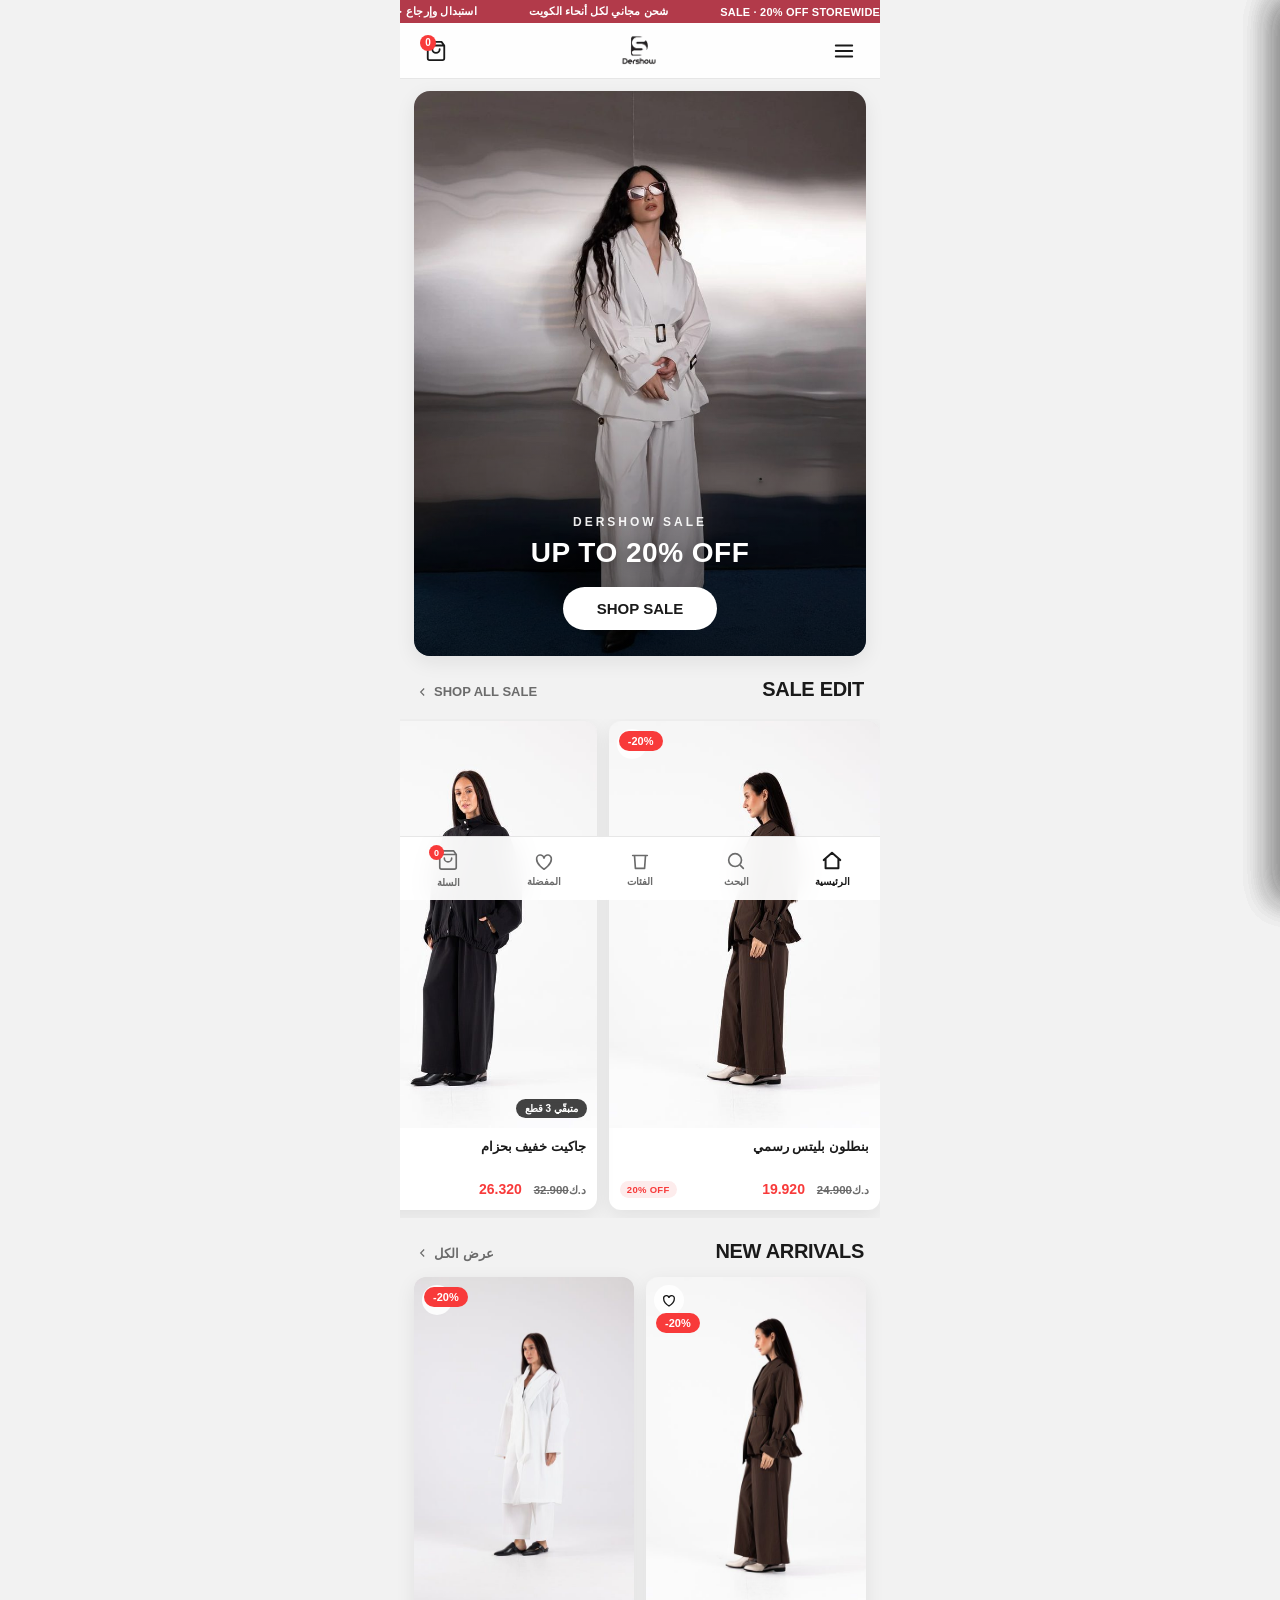
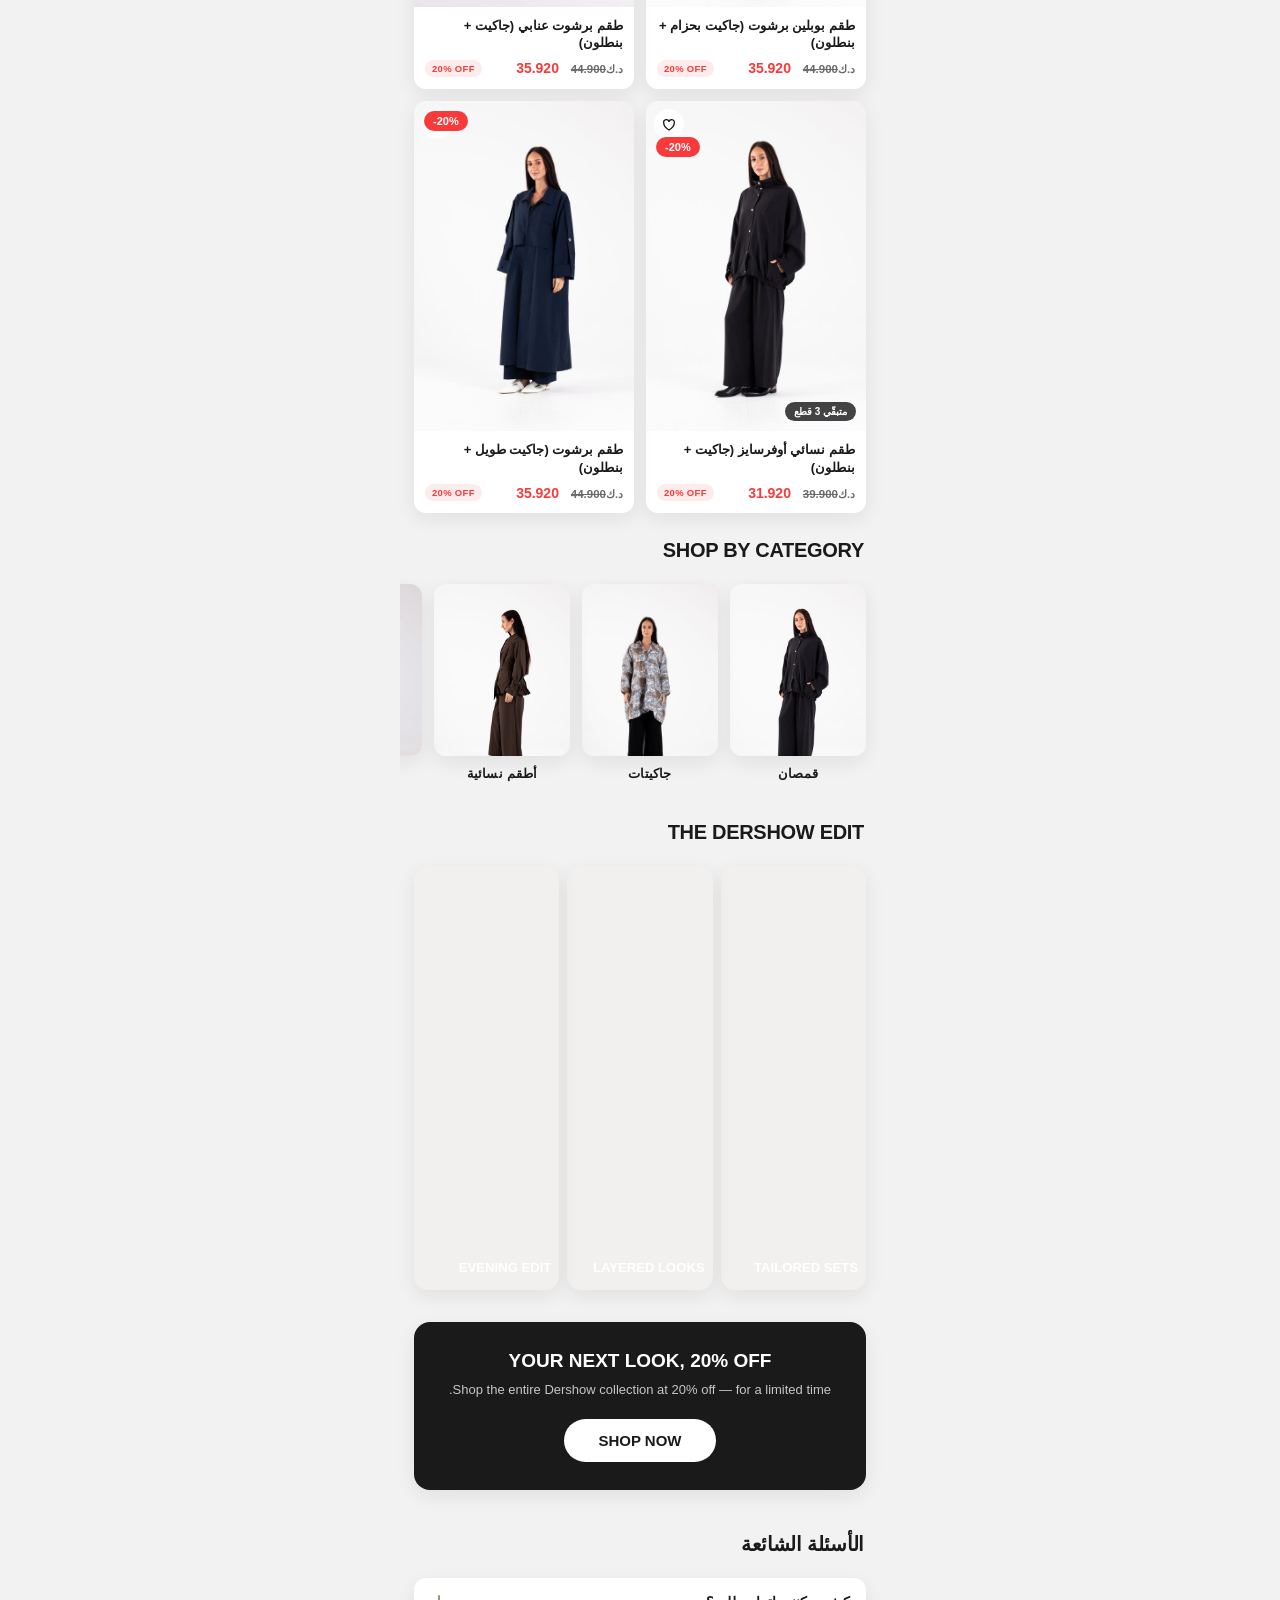
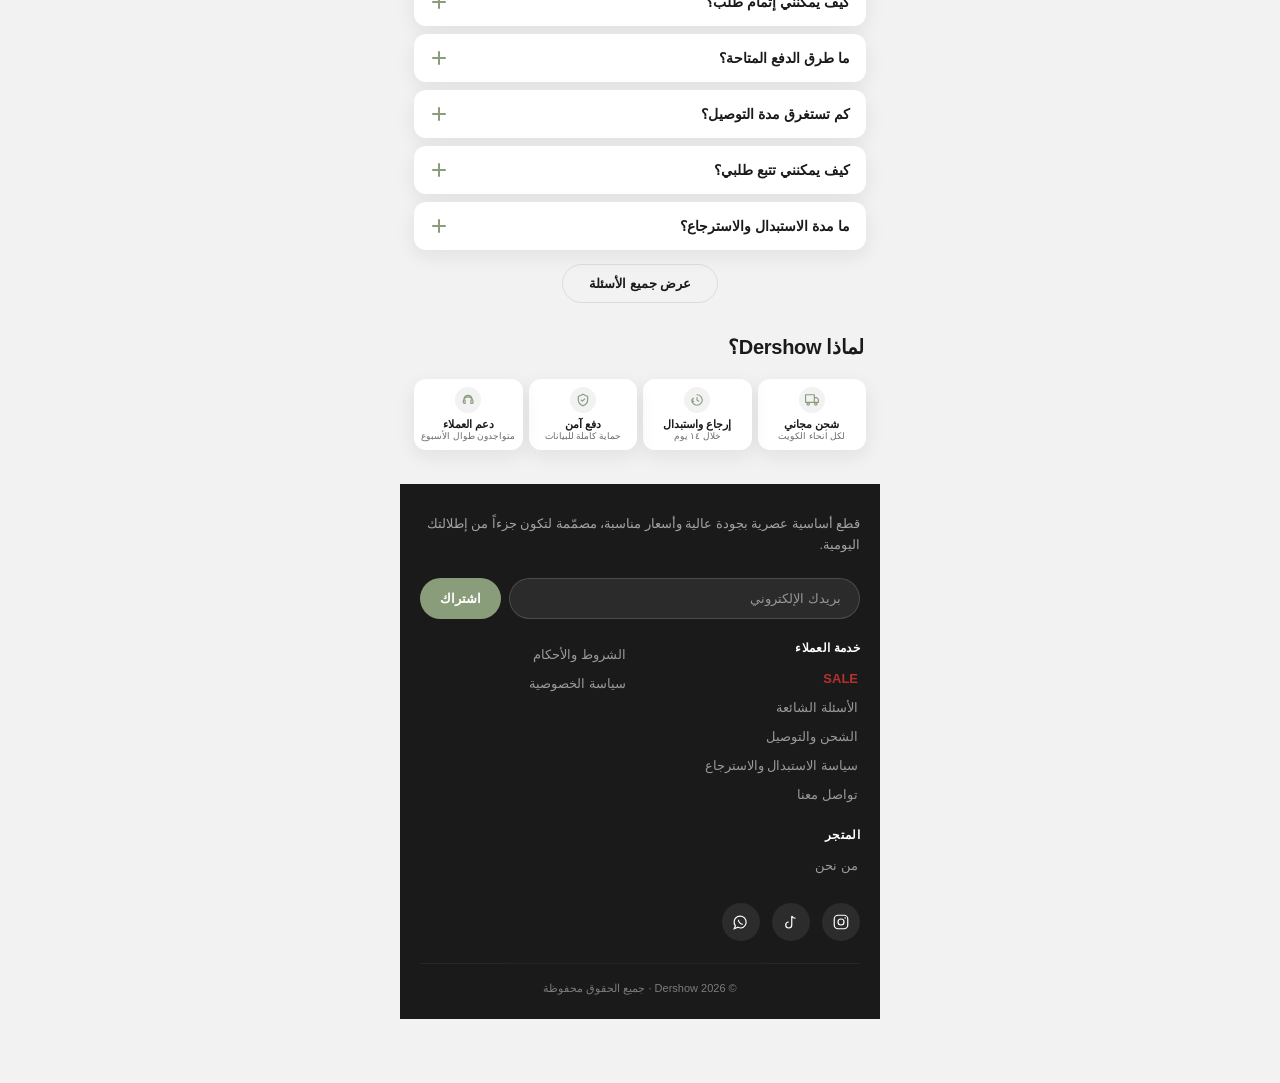
==== commit d142393c: "Redesign homepage into a premium storewide 20% sale campaign - Replace video hero with static editor" ====
--- a/index.html
+++ b/index.html
@@ -1,200 +1,1965 @@
 <!doctype html>
-<html lang="en">
+<html lang="ar" dir="rtl">
 <head>
 <meta charset="utf-8">
-<meta name="viewport" content="width=device-width, initial-scale=1.0">
-<title>WAYAY — Premium Kids Clothing | Little Styles, Big Smiles</title>
-<meta name="description" content="WAYAY is premium, everyday clothing for babies and kids — modern, comfortable and made for little adventures. Shop girls, boys, baby and newborn essentials.">
-<meta name="theme-color" content="#FAF7F2">
-<link rel="icon" href="data:image/svg+xml,%3Csvg xmlns='http://www.w3.org/2000/svg' viewBox='0 0 100 100'%3E%3Crect width='100' height='100' rx='22' fill='%23221F1C'/%3E%3Ctext x='50' y='68' font-family='Georgia,serif' font-size='56' fill='%23C97B5A' text-anchor='middle'%3EW%3C/text%3E%3C/svg%3E">
-<link rel="canonical" href="index.html">
-<meta property="og:type" content="website">
-<meta property="og:site_name" content="WAYAY">
-<meta property="og:title" content="WAYAY — Premium Kids Clothing">
-<meta property="og:description" content="Everyday essentials made for little adventures. Shop the new WAYAY collection.">
-<link rel="preconnect" href="https://fonts.googleapis.com">
-<link rel="preconnect" href="https://fonts.gstatic.com" crossorigin>
-<link href="https://fonts.googleapis.com/css2?family=Fraunces:opsz,wght@9..144,500;9..144,600;9..144,700&family=Inter:wght@400;500;600;700&display=swap" rel="stylesheet">
-<link rel="stylesheet" href="assets/wayay/css/style.css">
-<script type="application/ld+json">
-{
-  "@context": "https://schema.org",
-  "@type": "Organization",
-  "name": "WAYAY",
-  "description": "Premium everyday clothing for babies and kids.",
-  "url": "index.html"
-}
-</script>
+<meta name="viewport" content="width=device-width, initial-scale=1.0, maximum-scale=1.0, user-scalable=no">
+<title>Dershow</title>
+<style>
+  :root{
+    --bg:#f2f2f2;--surface:#ffffff;--ink:#1a1a1a;--ink-soft:#6b6b6b;
+    --line:rgba(26,26,26,.10);--sale:#f83a3a;--sand:#8a9d7b;
+    --radius:16px;--radius-sm:12px;--shadow:0 6px 20px rgba(26,26,26,.08);
+    --gutter:14px;--header-h:56px;--tab-h:64px;
+    font-family:-apple-system,BlinkMacSystemFont,"Segoe UI","Cairo","Tajawal",Arial,sans-serif;
+  }
+  *{box-sizing:border-box;margin:0;padding:0;-webkit-tap-highlight-color:transparent}
+  html,body{background:var(--bg);color:var(--ink)}
+  body{max-width:480px;margin:0 auto;padding-bottom:calc(var(--tab-h) + env(safe-area-inset-bottom));position:relative;overflow-x:hidden}
+  a{color:inherit;text-decoration:none}
+  img{display:block;width:100%;height:100%;object-fit:cover}
+  button{font-family:inherit;cursor:pointer;border:none;background:none;color:inherit}
+
+  .topbar{position:sticky;top:0;z-index:50;height:var(--header-h);display:flex;align-items:center;justify-content:space-between;padding:0 16px;background:rgba(255,255,255,.9);backdrop-filter:blur(12px);border-bottom:1px solid var(--line)}
+  .topbar .icon-btn{width:40px;height:40px;display:grid;place-items:center;border-radius:50%}
+  .topbar .icon-btn:active{background:var(--bg)}
+  .brand-logo{height:42px;width:auto;object-fit:contain}
+  .cart-btn{position:relative}
+  .cart-count{position:absolute;top:4px;left:4px;min-width:16px;height:16px;padding:0 4px;background:var(--sale);color:#fff;font-size:10px;font-weight:700;border-radius:9px;display:grid;place-items:center}
+  .icon{width:22px;height:22px;stroke:var(--ink);stroke-width:2;fill:none;stroke-linecap:round;stroke-linejoin:round}
+
+  .strip{background:#b23a4a;color:#fff;font-size:11px;font-weight:600;padding:5px 0;letter-spacing:.2px;overflow:hidden}
+  .strip__track{display:flex;flex-wrap:nowrap;width:max-content;direction:rtl;will-change:transform;animation:strip-marquee 26s linear infinite}
+  .strip__seg{flex:0 0 auto;white-space:nowrap;display:flex;align-items:center}
+  .strip__seg::after{content:"";padding:0 26px}
+  @keyframes strip-marquee{from{transform:translateX(0)}to{transform:translateX(50%)}}
+  @media (hover:hover){.strip:hover .strip__track{animation-play-state:paused}}
+
+  .hero{position:relative;margin:12px var(--gutter) 0;border-radius:var(--radius);overflow:hidden;box-shadow:var(--shadow)}
+  .hero img{width:100%;aspect-ratio:4/5;object-fit:cover;object-position:center 20%;display:block}
+  .hero__overlay{position:absolute;inset:0;background:linear-gradient(180deg,rgba(0,0,0,0) 45%,rgba(0,0,0,.55) 100%)}
+  .hero__content{position:absolute;inset:auto 0 0 0;padding:26px 22px;color:#fff;text-align:center;opacity:0;transform:translateY(10px);animation:heroIn .8s ease .15s forwards}
+  @keyframes heroIn{to{opacity:1;transform:translateY(0)}}
+  .hero__eyebrow{font-size:12px;letter-spacing:3px;text-transform:uppercase;opacity:.92;margin-bottom:8px;font-weight:700}
+  .hero__title{font-size:28px;font-weight:800;line-height:1.15;margin-bottom:18px;text-shadow:0 2px 12px rgba(0,0,0,.3);letter-spacing:.5px}
+  .btn{display:inline-block;background:#fff;color:var(--ink);font-weight:800;font-size:15px;padding:13px 34px;border-radius:40px}
+  .btn:active{transform:scale(.97)}
+
+  .section{padding:8px var(--gutter) 4px}
+  .section__head{display:flex;align-items:baseline;justify-content:space-between;margin:14px 2px 14px}
+  .section__title{font-size:20px;font-weight:800;letter-spacing:-.3px}
+  .section__link{font-size:13px;font-weight:700;color:var(--ink-soft);display:flex;align-items:center;gap:4px}
+  .section__link svg{width:14px;height:14px;stroke:currentColor;stroke-width:2;fill:none}
+
+  .cats{display:flex;gap:12px;overflow-x:auto;padding:4px var(--gutter) 18px;scrollbar-width:none}
+  .cats::-webkit-scrollbar{display:none}
+  .cat{flex:none;width:136px;text-align:center}
+  .cat__img{width:136px;height:172px;border-radius:var(--radius-sm);overflow:hidden;box-shadow:var(--shadow)}
+  .cat__img img{object-position:top center}
+  .cat__name{font-size:12.5px;font-weight:800;margin-top:10px;letter-spacing:.2px}
+
+  .grid{display:grid;grid-template-columns:1fr 1fr;gap:12px}
+  .card{background:var(--surface);border-radius:var(--radius-sm);overflow:hidden;box-shadow:var(--shadow)}
+  .card__media{position:relative;aspect-ratio:2/3;background:#e8e8e8}
+  .card__badge{position:absolute;top:8px;right:8px;background:var(--sale);color:#fff;font-size:10px;font-weight:700;padding:4px 8px;border-radius:6px}
+  .card__fav{position:absolute;top:8px;left:8px;width:30px;height:30px;border-radius:50%;background:rgba(255,255,255,.9);display:grid;place-items:center}
+  .card__fav svg{width:16px;height:16px;stroke:var(--ink);stroke-width:2;fill:none}
+  .card__body{padding:10px 11px 12px}
+  .card__title{font-size:13px;font-weight:700;line-height:1.35;height:2.7em;overflow:hidden;display:-webkit-box;-webkit-line-clamp:2;-webkit-box-orient:vertical}
+  .card__row{display:flex;align-items:center;justify-content:space-between;flex-wrap:wrap;gap:4px 6px;margin-top:8px}
+  .card__price{font-size:14px;font-weight:800}
+  .card__price small{font-size:11px;font-weight:600;color:var(--ink-soft)}
+
+  .hscroll{display:flex;gap:12px;overflow-x:auto;padding:2px var(--gutter) 8px;scrollbar-width:none;scroll-snap-type:x mandatory}
+  .hscroll::-webkit-scrollbar{display:none}
+  .hscroll .card{flex:none;width:60%;scroll-snap-align:start}
+
+  .exp-wrap{display:flex;gap:8px;height:440px;padding:4px var(--gutter) 12px}
+  .exp-box{position:relative;flex:1;overflow:hidden;border-radius:14px;box-shadow:var(--shadow);background:#f2f0ee}
+  
+  .exp-box img,.exp-box video{position:absolute;inset:0;width:100%;height:100%;object-fit:cover}
+  
+  .exp-v{position:absolute;bottom:14px;right:8px;left:8px;color:#fff;font-weight:800;font-size:.82rem;z-index:2;line-height:1.25;transition:opacity .3s}
+  .exp-box.is-active .exp-v{opacity:0;visibility:hidden}
+  .exp-c{position:absolute;bottom:0;right:0;left:0;padding:18px 16px;color:#fff;opacity:0;visibility:hidden;z-index:3;transition:opacity .4s}
+  .exp-box.is-active .exp-c{opacity:1;visibility:visible}
+  .exp-title{font-size:1.05rem;font-weight:800;margin-bottom:8px;line-height:1.2;border-bottom:2px solid #fff;padding-bottom:8px}
+  .exp-stars{color:#fff;font-size:14px;letter-spacing:2px;margin-bottom:14px}
+  .exp-btn{display:inline-block;padding:9px 22px;background:#000;color:#fff;border-radius:40px;font-weight:700;font-size:13px}
+
+  .band{margin:20px var(--gutter);background:var(--ink);color:#fff;border-radius:var(--radius);padding:28px 22px;text-align:center;box-shadow:var(--shadow)}
+  .band__t{font-size:19px;font-weight:800;margin-bottom:8px}
+  .band__s{font-size:13px;opacity:.75;line-height:1.6;margin-bottom:18px}
+
+  .reviews{display:flex;gap:12px;overflow-x:auto;padding:2px var(--gutter) 8px;scrollbar-width:none;scroll-snap-type:x mandatory}
+  .reviews::-webkit-scrollbar{display:none}
+  .review{flex:none;width:78%;background:var(--surface);border-radius:var(--radius-sm);padding:16px;box-shadow:var(--shadow);scroll-snap-align:start}
+  .review__stars{color:#ffb74a;font-size:14px;letter-spacing:2px;margin-bottom:8px}
+  .review__text{font-size:13px;line-height:1.6;color:#333}
+  .review__by{font-size:12px;font-weight:700;margin-top:12px}
+  .review__by span{color:var(--ink-soft);font-weight:500}
+
+  .faq{padding:0 var(--gutter)}
+  .q{background:var(--surface);border-radius:var(--radius-sm);margin-bottom:8px;overflow:hidden;box-shadow:var(--shadow)}
+  .q summary{list-style:none;padding:16px;font-size:14px;font-weight:700;display:flex;justify-content:space-between;align-items:center;gap:12px}
+  .q summary::-webkit-details-marker{display:none}
+  .q summary::after{content:"";width:9px;height:9px;border-right:2px solid var(--ink-soft);border-bottom:2px solid var(--ink-soft);transform:rotate(45deg);transition:transform .25s;flex:none}
+  .q[open] summary::after{transform:rotate(-135deg)}
+  .q__a{padding:0 16px 16px;font-size:13px;line-height:1.7;color:var(--ink-soft)}
+
+  .trust{display:flex;gap:6px;padding:10px var(--gutter)}
+  .trust::-webkit-scrollbar{display:none}
+  .trust__item{flex:1 1 0;min-width:0;background:var(--surface);border-radius:var(--radius-sm);padding:8px 6px;display:flex;flex-direction:column;align-items:center;text-align:center;gap:5px;box-shadow:var(--shadow)}
+  .trust__ic{width:26px;height:26px;flex:none;border-radius:50%;background:var(--bg);display:grid;place-items:center}
+  .trust__ic svg{width:14px;height:14px;stroke:var(--sand);stroke-width:2;fill:none;stroke-linecap:round;stroke-linejoin:round}
+  .trust__t{font-size:10.5px;font-weight:800;line-height:1.25}
+  .trust__s{font-size:9px;color:var(--ink-soft);line-height:1.2}
+
+  .stats{display:grid;grid-template-columns:repeat(3,1fr);gap:8px;padding:6px var(--gutter) 18px}
+  .stat{background:var(--surface);border-radius:var(--radius-sm);padding:16px 6px;text-align:center;box-shadow:var(--shadow)}
+  .stat__n{font-size:20px;font-weight:800;line-height:1}
+  .stat__l{font-size:10.5px;color:var(--ink-soft);margin-top:6px}
+
+  .footer{background:var(--ink);color:#dcdcdc;margin-top:24px;padding:30px 20px calc(24px + env(safe-area-inset-bottom))}
+  .footer__logo{height:40px;width:auto;object-fit:contain;filter:brightness(0) invert(1);margin-bottom:12px}
+  .footer__desc{font-size:12.5px;line-height:1.7;opacity:.7;margin-bottom:22px}
+  .footer__cols{display:block;margin-bottom:14px}
+  .footer__col{border-bottom:1px solid rgba(255,255,255,.1)}
+  .footer__h{width:100%;background:none;border:none;font:inherit;font-size:13px;font-weight:800;color:#fff;letter-spacing:.3px;padding:15px 2px;display:flex;align-items:center;justify-content:space-between;cursor:pointer;text-align:start}
+  .footer__chev{width:18px;height:18px;stroke:#fff;stroke-width:2;fill:none;transition:transform .3s;opacity:.7}
+  .footer__col.open .footer__chev{transform:rotate(180deg)}
+  .footer__links{max-height:0;overflow:hidden;transition:max-height .3s ease;display:flex;flex-direction:column}
+  .footer__col.open .footer__links{max-height:300px;padding-bottom:12px}
+  .footer__links a{color:#cfcfcf;text-decoration:none;font-size:13px;padding:8px 2px;transition:color .2s}
+  .footer__links a:active{color:#fff}
+  @media(min-width:760px){
+    .footer__cols{display:grid;grid-template-columns:repeat(4,1fr);gap:24px;margin-bottom:24px}
+    .footer__col{border-bottom:none}
+    .footer__h{cursor:default;padding:0 0 12px;font-size:12px;text-transform:uppercase}
+    .footer__chev{display:none}
+    .footer__links{max-height:none;overflow:visible}
+    .footer__col.open .footer__links{padding-bottom:0}
+  }
+  
+  .footer__cols a{display:block;font-size:13px;opacity:.75;padding:5px 0}
+  .news{display:flex;gap:8px;margin-bottom:22px}
+  .news input{flex:1;background:rgba(255,255,255,.08);border:1px solid rgba(255,255,255,.15);border-radius:40px;padding:12px 18px;color:#fff;font-size:13px;font-family:inherit}
+  .news input::placeholder{color:rgba(255,255,255,.5)}
+  .news button{background:var(--sand);color:#fff;border-radius:40px;padding:0 20px;font-weight:800;font-size:13px}
+  .socials{display:flex;gap:12px;margin-bottom:22px}
+  .socials a{width:38px;height:38px;border-radius:50%;background:rgba(255,255,255,.08);display:grid;place-items:center}
+  .socials svg{width:18px;height:18px;stroke:#fff;stroke-width:1.6;fill:none}
+  .copyright{font-size:11px;opacity:.5;text-align:center;padding-top:18px;border-top:1px solid rgba(255,255,255,.1)}
+
+  .tabbar{position:fixed;bottom:0;left:50%;transform:translateX(-50%);width:100%;max-width:480px;height:calc(var(--tab-h) + env(safe-area-inset-bottom));padding-bottom:env(safe-area-inset-bottom);background:rgba(255,255,255,.95);backdrop-filter:blur(14px);border-top:1px solid var(--line);display:flex;z-index:60}
+  .tab{flex:1;display:flex;flex-direction:column;align-items:center;justify-content:center;gap:4px;color:var(--ink-soft);font-size:10px;font-weight:600}
+  .tab svg{width:22px;height:22px;stroke:currentColor;stroke-width:1.8;fill:none;stroke-linecap:round;stroke-linejoin:round}
+  .tab.active{color:var(--ink)}
+  .tab.active svg{stroke-width:2.2}
+  .tab__cart{position:relative}
+  .tab__cart .n{position:absolute;top:-4px;left:-8px;min-width:15px;height:15px;background:var(--sale);color:#fff;font-size:9px;font-weight:700;border-radius:8px;display:grid;place-items:center;padding:0 3px}
+
+  /* ===== الطبقة الخلفية المعتمة ===== */
+  .scrim{position:fixed;inset:0;background:rgba(26,26,26,.45);opacity:0;visibility:hidden;transition:opacity .3s ease,visibility .3s ease;z-index:124}
+  .scrim.show{opacity:1;visibility:visible}
+
+  /* ===== قائمة التنقّل الجانبية (الهامبرغر) ===== */
+  .drawer{position:fixed;top:0;right:0;bottom:0;width:82%;max-width:360px;background:var(--surface);z-index:125;transform:translateX(100%);transition:transform .32s cubic-bezier(.4,0,.2,1);display:flex;flex-direction:column;box-shadow:-8px 0 30px rgba(26,26,26,.14)}
+  [dir=ltr] .drawer{right:auto;left:0;transform:translateX(-100%);box-shadow:8px 0 30px rgba(26,26,26,.14)}
+  .drawer.open{transform:translateX(0)}
+  .drawer__head{display:flex;align-items:center;justify-content:space-between;padding:16px 18px;border-bottom:1px solid var(--line)}
+  .drawer__logo{height:30px;width:auto;object-fit:contain;mix-blend-mode:multiply}
+  .drawer__close{width:38px;height:38px;display:grid;place-items:center;border-radius:50%}
+  .drawer__close:active{background:var(--bg)}
+  .drawer__close svg{width:22px;height:22px;stroke:var(--ink);stroke-width:2;fill:none;stroke-linecap:round;stroke-linejoin:round}
+  .drawer__body{flex:1;overflow-y:auto;padding:8px 0 16px}
+  .nav-sec{padding:16px 20px 6px;font-size:11px;font-weight:800;letter-spacing:1px;color:var(--ink-soft);text-transform:uppercase}
+  .nav-link{display:flex;align-items:center;justify-content:space-between;padding:14px 20px;font-size:15px;font-weight:600}
+  .nav-link:active{background:var(--bg)}
+  .nav-link .chev{width:16px;height:16px;stroke:var(--ink-soft);stroke-width:2;fill:none}
+  .nav-link .nav-ic{width:22px;height:22px;stroke:var(--ink);stroke-width:1.8;fill:none;margin-left:12px}
+  .nav-link__l{display:flex;align-items:center}
+  .nav-thumb{width:34px;height:34px;border-radius:50%;overflow:hidden;margin-left:12px;box-shadow:var(--shadow);flex:none}
+  .drawer__foot{padding:16px 20px calc(18px + env(safe-area-inset-bottom));border-top:1px solid var(--line)}
+  .drawer__foot .btn{display:block;text-align:center;background:var(--ink);color:#fff;width:100%}
+  .drawer__socials{display:flex;gap:12px;justify-content:center;margin-top:16px}
+  .drawer__socials a{width:38px;height:38px;border-radius:50%;background:var(--bg);display:grid;place-items:center}
+  .drawer__socials svg{width:18px;height:18px;stroke:var(--ink);stroke-width:1.6;fill:none}
+
+  /* ===== لوحة السلة ===== */
+  .cart{position:fixed;top:0;right:0;bottom:0;width:88%;max-width:400px;background:var(--bg);z-index:125;transform:translateX(100%);transition:transform .32s cubic-bezier(.4,0,.2,1);display:flex;flex-direction:column;box-shadow:-8px 0 30px rgba(26,26,26,.14)}
+  [dir=ltr] .cart{right:auto;left:0;transform:translateX(-100%);box-shadow:8px 0 30px rgba(26,26,26,.14)}
+  .cart.open{transform:translateX(0)}
+  .cart__head{display:flex;align-items:center;justify-content:space-between;padding:16px 18px;background:var(--surface);border-bottom:1px solid var(--line)}
+  .cart__title{font-size:18px;font-weight:800}
+  .cart__title span{font-size:13px;font-weight:600;color:var(--ink-soft);margin-right:6px}
+  .cart__close{width:38px;height:38px;display:grid;place-items:center;border-radius:50%}
+  .cart__close:active{background:var(--bg)}
+  .cart__close svg{width:22px;height:22px;stroke:var(--ink);stroke-width:2;fill:none;stroke-linecap:round;stroke-linejoin:round}
+  .cart__body{flex:1;overflow-y:auto;padding:12px 14px}
+  .cart__empty{display:flex;flex-direction:column;align-items:center;justify-content:center;height:100%;text-align:center;color:var(--ink-soft);gap:14px;padding:40px}
+  .cart__empty svg{width:64px;height:64px;stroke:var(--line);stroke-width:1.5;fill:none;stroke-linecap:round;stroke-linejoin:round}
+  .cart__empty .btn{background:var(--ink);color:#fff;margin-top:6px}
+  .citem{display:flex;gap:12px;background:var(--surface);border-radius:var(--radius-sm);padding:10px;margin-bottom:10px;box-shadow:var(--shadow);position:relative}
+  .citem__img{width:72px;height:96px;border-radius:10px;overflow:hidden;flex:none;background:#e8e8e8}
+  .citem__info{flex:1;display:flex;flex-direction:column;min-width:0}
+  .citem__name{font-size:13px;font-weight:700;line-height:1.35;display:-webkit-box;-webkit-line-clamp:2;-webkit-box-orient:vertical;overflow:hidden;padding-left:22px}
+  .citem__price{font-size:14px;font-weight:800;margin-top:auto;direction:ltr;unicode-bidi:isolate}
+  .citem__price small{font-size:11px;font-weight:600;color:var(--ink-soft)}
+  .citem__rm{position:absolute;top:8px;left:8px;width:26px;height:26px;border-radius:50%;display:grid;place-items:center}
+  .citem__rm:active{background:var(--bg)}
+  .citem__rm svg{width:16px;height:16px;stroke:var(--ink-soft);stroke-width:2;fill:none;stroke-linecap:round}
+  .qty{display:inline-flex;align-items:center;gap:0;background:var(--bg);border-radius:40px;margin-top:8px;align-self:flex-start;overflow:hidden}
+  .qty button{width:30px;height:30px;display:grid;place-items:center;font-size:18px;font-weight:700;color:var(--ink)}
+  .qty button:active{background:var(--line)}
+  .qty span{min-width:28px;text-align:center;font-size:14px;font-weight:700}
+  .cart__foot{background:var(--surface);border-top:1px solid var(--line);padding:16px 18px calc(16px + env(safe-area-inset-bottom))}
+  .cart__row{display:flex;justify-content:space-between;font-size:13px;color:var(--ink-soft);margin-bottom:8px}
+  .cart__row.total{font-size:17px;font-weight:800;color:var(--ink);margin:12px 0 14px;padding-top:12px;border-top:1px solid var(--line)}
+  .cart__foot .btn{display:block;text-align:center;background:var(--ink);color:#fff;width:100%;font-size:16px;padding:15px}
+  .cart__foot .btn:active{transform:scale(.98)}
+  .cart__note{font-size:11px;color:var(--ink-soft);text-align:center;margin-top:10px}
+
+  /* ===== زر الإضافة للسلة على البطاقة ===== */
+  /* ===== صفحة تفاصيل المنتج ===== */
+  .pdp{position:fixed;inset:0;background:var(--bg);z-index:120;transform:translateX(100%);transition:transform .32s cubic-bezier(.4,0,.2,1);display:flex;flex-direction:column;overflow:hidden}
+  .pdp.open{transform:translateX(0)}
+  .pdp__bar{position:sticky;top:0;z-index:3;display:flex;align-items:center;justify-content:space-between;padding:12px 14px;background:var(--surface);border-bottom:1px solid var(--line)}
+  .pdp__back{display:flex;align-items:center;gap:6px;font-size:15px;font-weight:700;color:var(--ink)}
+  .pdp__back svg{width:22px;height:22px;stroke:var(--ink);stroke-width:2;fill:none;stroke-linecap:round;stroke-linejoin:round}
+  .pdp__baricons{display:flex;gap:4px}
+  .pdp__ic{width:38px;height:38px;display:grid;place-items:center;border-radius:50%;position:relative}
+  .pdp__ic:active{background:var(--bg)}
+  .pdp__ic svg{width:22px;height:22px;stroke:var(--ink);stroke-width:1.8;fill:none;stroke-linecap:round;stroke-linejoin:round}
+  .pdp__ic .n{position:absolute;top:2px;left:2px;min-width:15px;height:15px;background:var(--sale);color:#fff;font-size:9px;font-weight:700;border-radius:8px;display:grid;place-items:center;padding:0 3px}
+  .pdp__scroll{flex:1;overflow-y:auto;-webkit-overflow-scrolling:touch;overscroll-behavior-y:contain;touch-action:pan-y}
+  .pdp__img{width:100%;aspect-ratio:3/4;background:#e8e8e8;overflow:hidden}
+  .pdp__img img{width:100%;height:100%;object-fit:cover;display:block}
+  .pdp__info{padding:16px var(--gutter) 24px}
+  .pdp__name{font-size:21px;font-weight:800;line-height:1.45}
+  .pdp__price{font-size:22px;font-weight:800;margin-top:8px}
+  .pdp__price small{font-size:13px;font-weight:600;color:var(--ink-soft)}
+  .pdp__ship{display:inline-flex;align-items:center;gap:6px;margin-top:12px;padding:7px 12px;background:#eaf3e6;border-radius:20px;font-size:12px;font-weight:700;color:#4a7a3a}
+  .pdp__ship svg{width:16px;height:16px;stroke:var(--sale);stroke-width:1.8;fill:none}
+  .pdp__label{font-size:13px;font-weight:800;margin:22px 0 10px;padding-top:20px;border-top:1px solid var(--line)}
+  .pdp__sizes{display:flex;gap:8px;flex-wrap:wrap}
+  .size{min-width:46px;height:44px;padding:0 12px;border:1.5px solid var(--line);border-radius:12px;display:grid;place-items:center;font-size:14px;font-weight:700;background:var(--surface);transition:.15s}
+  .size.sel{border-color:var(--ink);background:var(--ink);color:#fff}
+  .pdp__desc{margin-top:12px;font-size:13.5px;line-height:1.95;color:var(--ink-soft)}
+  .pdp__feats{margin-top:16px;display:flex;flex-direction:column;gap:10px}
+  .pdp__feat{display:flex;align-items:center;gap:10px;font-size:13px;color:var(--ink)}
+  .pdp__feat svg{width:18px;height:18px;stroke:var(--ink);stroke-width:1.8;fill:none;flex:none}
+  .pdp__foot{position:sticky;bottom:0;background:var(--surface);border-top:1px solid var(--line);padding:12px var(--gutter) calc(12px + env(safe-area-inset-bottom));display:flex;gap:10px;align-items:center}
+  .pdp__addbtn{flex:1;background:var(--ink);color:#fff;border-radius:40px;padding:15px;font-size:16px;font-weight:800;text-align:center;display:flex;align-items:center;justify-content:center;gap:8px}
+  .pdp__addbtn:active{transform:scale(.98)}
+  .pdp__addbtn svg{width:20px;height:20px;stroke:#fff;stroke-width:2.2;fill:none;stroke-linecap:round}
+  .pdp__favbtn{width:52px;height:52px;flex:none;border:1.5px solid var(--line);border-radius:50%;display:grid;place-items:center;background:var(--surface)}
+  .pdp__favbtn svg{width:24px;height:24px;stroke:var(--ink);stroke-width:1.8;fill:none}
+  .pdp__favbtn.on svg{fill:var(--sale);stroke:var(--sale)}
+
+  /* ===== توست ===== */
+  .toast{position:fixed;bottom:calc(var(--tab-h) + 18px + env(safe-area-inset-bottom));left:50%;transform:translateX(-50%) translateY(20px);background:var(--ink);color:#fff;font-size:13px;font-weight:600;padding:12px 20px;border-radius:40px;z-index:130;opacity:0;visibility:hidden;transition:opacity .25s,transform .25s,visibility .25s;box-shadow:0 6px 20px rgba(26,26,26,.3);white-space:nowrap}
+  .toast.show{opacity:1;visibility:visible;transform:translateX(-50%) translateY(0)}
+
+  body.locked{overflow:hidden}
+
+  /* mobile tap + video fixes */
+  a,button,.card,.exp-box,.cat,.tab{touch-action:manipulation}
+  /* السلايدرات الأفقية: اسمح بالسحب الأفقي فقط وسيب العمودي للصفحة */
+  .cats,.hscroll,.reviews,.pdp__look{touch-action:pan-x;overscroll-behavior-x:contain}
+  .pdp__track{touch-action:pan-x;overscroll-behavior-x:contain}
+  video{pointer-events:none}
+  .exp-box video{pointer-events:auto}
+
+  /* ===== لوحات جديدة: بحث/تتبّع/مفضلة ===== */
+  .nav-badge{display:inline-grid;place-items:center;min-width:18px;height:18px;padding:0 5px;margin-inline-start:6px;background:var(--sale);color:#fff;border-radius:10px;font-size:10px;font-weight:800;vertical-align:middle}
+  button.nav-link{width:100%;border:none;background:none;font:inherit;text-align:inherit;cursor:pointer}
+  .btn--wa{display:flex;align-items:center;justify-content:center;background:#1f9d55}
+  .search__bar{display:flex;align-items:center;gap:8px;margin:12px 16px;padding:10px 14px;background:var(--surface);border:1px solid var(--line);border-radius:40px}
+  .search__bar svg{width:18px;height:18px;flex:none;stroke:var(--ink-soft);stroke-width:2;fill:none;stroke-linecap:round}
+  .search__bar input{border:none;outline:none;background:none;font:inherit;width:100%;color:var(--ink)}
+  .search__results{flex:1;overflow-y:auto;padding:0 12px 20px}
+  .sres{display:flex;gap:12px;align-items:center;padding:10px;border-radius:12px;cursor:pointer}
+  .sres:active{background:var(--bg)}
+  .sres__img{width:56px;height:70px;border-radius:8px;overflow:hidden;flex:none;background:var(--bg)}
+  .sres__img img{width:100%;height:100%;object-fit:cover}
+  .sres__name{font-size:13px;font-weight:700;line-height:1.3}
+  .sres__price{font-size:12px;color:var(--ink-soft);margin-top:3px;direction:ltr;unicode-bidi:isolate}
+  .search__empty{text-align:center;color:var(--ink-soft);font-size:13px;padding:40px 20px}
+  .track__body{padding:16px}
+  .track__hint{font-size:13px;color:var(--ink-soft);margin-bottom:12px}
+  .track__form{display:flex;flex-direction:column;gap:10px}
+  .track__form input{padding:12px 14px;border:1px solid var(--line);border-radius:12px;font:inherit;outline:none}
+  .track__result{margin-top:16px;background:var(--surface);border-radius:14px;padding:16px;box-shadow:var(--shadow)}
+  .track__steps{list-style:none;margin:14px 0 0;padding:0}
+  .track__step{display:flex;align-items:center;gap:10px;padding:8px 0;font-size:13px;color:var(--ink-soft)}
+  .track__step.done{color:var(--ink);font-weight:700}
+  .track__dot{width:20px;height:20px;border-radius:50%;flex:none;display:grid;place-items:center;background:var(--bg);border:2px solid var(--line)}
+  .track__step.done .track__dot{background:var(--sand);border-color:var(--sand)}
+  .track__dot svg{width:11px;height:11px;stroke:#fff;stroke-width:3;fill:none}
+
+  /* ===== شاشة الحساب ===== */
+  .acct{position:fixed;inset:0;background:var(--bg);z-index:130;transform:translateX(100%);transition:transform .32s cubic-bezier(.4,0,.2,1);display:flex;flex-direction:column;overflow:hidden}
+  [dir=ltr] .acct{transform:translateX(-100%)}
+  .acct.open{transform:translateX(0)}
+  .acct__bartitle{font-weight:800;font-size:15px}
+  .acct__scroll{flex:1;overflow-y:auto;padding:20px 18px 40px}
+  .acct__hero{text-align:center;padding:20px 0 24px}
+  .acct__logo{width:64px;height:64px;border-radius:50%;background:var(--surface);box-shadow:var(--shadow);display:grid;place-items:center;margin:0 auto 14px}
+  .acct__logo svg{width:30px;height:30px;stroke:var(--sand);stroke-width:1.8;fill:none;stroke-linecap:round;stroke-linejoin:round}
+  .acct__h{font-size:22px;font-weight:800;margin-bottom:6px}
+  .acct__sub{font-size:13px;color:var(--ink-soft);line-height:1.5;max-width:280px;margin:0 auto}
+  .acct__form{max-width:420px;margin:0 auto;display:flex;flex-direction:column}
+  .acct__lbl{font-size:12px;font-weight:700;margin:12px 0 6px}
+  .acct__form input{padding:13px 15px;border:1px solid var(--line);border-radius:12px;font:inherit;outline:none;background:var(--surface);transition:border-color .2s}
+  .acct__form input:focus{border-color:var(--sand)}
+  .acct__err{background:#fdecec;color:#c0392b;font-size:12px;padding:9px 12px;border-radius:10px;margin-top:12px}
+  .acct__forgot{font-size:12px;color:var(--ink-soft);text-align:start;margin-top:10px;text-decoration:none}
+  .acct__submit{margin-top:18px;width:100%}
+  .acct__switch{text-align:center;font-size:13px;color:var(--ink-soft);margin-top:20px}
+  .acct__switch a{color:var(--ink);font-weight:800;text-decoration:none}
+  .acct__profile{display:flex;align-items:center;gap:14px;padding:8px 0 20px}
+  .acct__avatar{width:56px;height:56px;border-radius:50%;background:var(--sand);color:#fff;display:grid;place-items:center;font-size:22px;font-weight:800;flex:none}
+  .acct__name{font-size:17px;font-weight:800}
+  .acct__email{font-size:13px;color:var(--ink-soft);margin-top:2px}
+  .acct__sec{font-size:12px;font-weight:800;color:var(--ink-soft);text-transform:uppercase;letter-spacing:.5px;margin:20px 0 10px}
+  .acct__orders{display:flex;flex-direction:column;gap:10px}
+  .acct__order{background:var(--surface);border-radius:14px;padding:14px;box-shadow:var(--shadow)}
+  .acct__order-top{display:flex;justify-content:space-between;align-items:center;margin-bottom:6px}
+  .acct__order-id{font-weight:800;font-size:14px}
+  .acct__order-status{font-size:11px;font-weight:700;padding:3px 10px;border-radius:20px;background:#eaf3e6;color:#4a7a3a}
+  .acct__order-meta{font-size:12px;color:var(--ink-soft)}
+  .acct__empty-orders{text-align:center;color:var(--ink-soft);font-size:13px;padding:24px;background:var(--surface);border-radius:14px}
+  .acct__link{width:100%;border:none;background:var(--surface);box-shadow:var(--shadow);border-radius:14px;padding:14px 16px;display:flex;align-items:center;justify-content:space-between;font:inherit;cursor:pointer;margin-bottom:10px}
+  .acct__link span{display:flex;align-items:center;gap:12px;font-weight:700;font-size:14px}
+  .acct__link svg:first-child{width:20px;height:20px;stroke:var(--ink);stroke-width:1.8;fill:none;stroke-linecap:round;stroke-linejoin:round}
+  .acct__link .chev{width:18px;height:18px;stroke:var(--ink-soft);stroke-width:2;fill:none}
+  .acct__logout{width:100%;margin-top:24px;background:transparent;border:1.5px solid var(--line);color:var(--ink)}
+
+  /* ===== صفحة القائمة والمحتوى ===== */
+  .listing{position:fixed;inset:0;background:var(--bg);z-index:128;transform:translateX(100%);transition:transform .32s cubic-bezier(.4,0,.2,1);display:flex;flex-direction:column;overflow:hidden}
+  [dir=ltr] .listing{transform:translateX(-100%)}
+  .listing.open{transform:translateX(0)}
+  .listing__scroll{flex:1;overflow-y:auto;padding:12px var(--gutter) 30px}
+  .listing__grid{margin-top:6px}
+  .infopage__body{max-width:640px;margin:0 auto;padding:10px 4px;font-size:14px;line-height:1.9;color:var(--ink)}
+  .infopage__body h3{font-size:18px;margin:18px 0 8px}
+  .infopage__body p{color:var(--ink-soft);margin-bottom:12px}
+
+  /* ===== أسعار الخصم ===== */
+  .price-old{color:var(--ink-soft);text-decoration:line-through;font-weight:600;font-size:.82em;margin-inline-start:8px}
+  .price-now{color:var(--sale);font-weight:800}
+  .disc-badge{position:absolute;top:10px;inset-inline-start:10px;background:var(--sale);color:#fff;font-size:11px;font-weight:800;padding:4px 9px;border-radius:20px;z-index:2}
+  .pdp__price .price-old{font-size:16px}
+  .pdp__discrow{display:inline-flex;align-items:center;gap:10px;margin-top:4px}
+  .pdp__save{background:#fdecec;color:var(--sale);font-size:12px;font-weight:800;padding:3px 10px;border-radius:20px;letter-spacing:.2px}
+  .price-off{align-self:center;font-size:9.5px;font-weight:800;letter-spacing:.3px;color:var(--sale);background:#fdecec;padding:3px 7px;border-radius:20px;white-space:nowrap}
+  .card__price,.price-off,.disc-badge,.pdp__save,.pdp__discrow{direction:ltr;unicode-bidi:isolate}
+
+  /* ===== FAQ Accordion ===== */
+  .faq2{max-width:720px;margin:0 auto;padding:4px var(--gutter) 10px}
+  .faq2__item{background:var(--surface);border-radius:12px;margin-bottom:8px;box-shadow:var(--shadow);overflow:hidden}
+  .faq2__hidden{display:none}
+  .faq2__q{width:100%;border:none;background:none;font:inherit;cursor:pointer;display:flex;align-items:center;justify-content:space-between;gap:12px;padding:15px 16px;text-align:start;font-size:14px;font-weight:700;color:var(--ink)}
+  .faq2__icon{position:relative;width:18px;height:18px;flex:none}
+  .faq2__icon::before,.faq2__icon::after{content:"";position:absolute;background:var(--sand);border-radius:2px;transition:transform .28s ease,opacity .28s ease}
+  .faq2__icon::before{top:8px;left:2px;right:2px;height:2px}
+  .faq2__icon::after{left:8px;top:2px;bottom:2px;width:2px}
+  .faq2__q[aria-expanded="true"] .faq2__icon::after{transform:scaleY(0);opacity:0}
+  .faq2__a{max-height:0;overflow:hidden;transition:max-height .32s ease}
+  .faq2__a-inner{padding:0 16px 15px;font-size:12.5px;line-height:1.85;color:var(--ink-soft)}
+  .faq2__toggle{display:block;margin:14px auto 0;background:none;border:1.5px solid var(--line);color:var(--ink);font:inherit;font-weight:700;font-size:13px;padding:11px 26px;border-radius:30px;cursor:pointer;transition:.2s}
+  .faq2__toggle:active{transform:scale(.98)}
+  .faq2__contact{text-align:center;margin-top:26px;padding-top:22px;border-top:1px solid var(--line)}
+  .faq2__contact-t{font-size:14px;font-weight:700;margin-bottom:12px;color:var(--ink)}
+  .faq2__contact-btn{display:inline-block;width:auto;padding:12px 30px}
+
+  .pdp__sizewarn{color:var(--sale);font-size:12px;font-weight:700;margin-top:10px}
+
+  /* ===== Checkout & Thank You ===== */
+  .co{max-width:520px;margin:0 auto;padding:8px 4px 30px}
+  .co__sec{font-size:13px;font-weight:800;color:var(--ink);margin:22px 0 12px;padding-bottom:8px;border-bottom:1px solid var(--line)}
+  .co__sec:first-child{margin-top:6px}
+  .co input,.co select{width:100%;padding:12px 14px;border:1px solid var(--line);border-radius:12px;font:inherit;outline:none;background:var(--surface);margin-bottom:2px}
+  .co input:focus,.co select:focus{border-color:var(--sand)}
+  .co__pay{display:flex;align-items:center;gap:10px;padding:13px 14px;border:1px solid var(--line);border-radius:12px;background:var(--surface);margin-bottom:8px;cursor:pointer;font-size:14px;font-weight:600}
+  .co__pay input{width:auto;margin:0}
+  .co__summary{background:var(--surface);border-radius:14px;padding:14px 16px;box-shadow:var(--shadow)}
+  .co__line{display:flex;justify-content:space-between;font-size:13px;padding:6px 0;color:var(--ink-soft)}
+  .co__line.total{font-size:16px;font-weight:800;color:var(--ink);border-top:1px solid var(--line);margin-top:8px;padding-top:12px}
+  .co__submit{width:100%;margin-top:22px}
+  .ty{max-width:440px;margin:0 auto;text-align:center;padding:60px 20px}
+  .ty__check{width:80px;height:80px;border-radius:50%;background:var(--sand);display:grid;place-items:center;margin:0 auto 24px;animation:ty-pop .4s ease}
+  @keyframes ty-pop{from{transform:scale(0)}to{transform:scale(1)}}
+  .ty__check svg{width:40px;height:40px;stroke:#fff;stroke-width:3;fill:none;stroke-linecap:round;stroke-linejoin:round}
+  .ty__h{font-size:26px;font-weight:800;margin-bottom:10px}
+  .ty__sub{color:var(--ink-soft);font-size:14px;line-height:1.7;margin-bottom:20px}
+  .ty__order{background:var(--surface);border-radius:12px;padding:14px;font-size:14px;box-shadow:var(--shadow);margin-bottom:16px}
+  .ty__note{font-size:12px;color:var(--ink-soft);margin-bottom:24px;line-height:1.7}
+
+  /* ===== Splash ===== */
+  .splash{position:fixed;inset:0;z-index:9999;background:var(--bg);display:flex;flex-direction:column;align-items:center;justify-content:center;gap:22px;transition:opacity .5s ease,visibility .5s ease}
+  .splash.hide{opacity:0;visibility:hidden}
+  .splash__logo{height:64px;width:auto;object-fit:contain;animation:splash-pop .6s cubic-bezier(.34,1.56,.64,1)}
+  @keyframes splash-pop{0%{opacity:0;transform:scale(.8)}100%{opacity:1;transform:scale(1)}}
+  .splash__bar{width:120px;height:3px;background:var(--line);border-radius:3px;overflow:hidden}
+  .splash__bar span{display:block;height:100%;width:100%;background:var(--sand);transform:translateX(-100%);animation:splash-load 1s ease forwards}
+  @keyframes splash-load{to{transform:translateX(0)}}
+
+  /* ===== Scroll Reveal ===== */
+  .reveal{opacity:0;transform:translateY(24px);transition:opacity .6s ease,transform .6s ease}
+  .reveal.in{opacity:1;transform:none}
+  @media (prefers-reduced-motion:reduce){.reveal{opacity:1;transform:none;transition:none}}
+  /* ===== Skeleton ===== */
+  .card__media{position:relative}
+  .skeleton{position:absolute;inset:0;background:linear-gradient(90deg,#eee 25%,#f5f5f5 37%,#eee 63%);background-size:400% 100%;animation:skel 1.4s ease infinite;z-index:1}
+  @keyframes skel{0%{background-position:100% 0}100%{background-position:-100% 0}}
+  .card__media img{position:relative;z-index:0}
+  /* ===== شارة متبقّي قطع قليلة ===== */
+  .card__low{position:absolute;bottom:10px;inset-inline-start:10px;background:rgba(26,26,26,.82);color:#fff;font-size:10px;font-weight:700;padding:4px 9px;border-radius:20px;z-index:2;backdrop-filter:blur(4px)}
+  .pdp__low{display:inline-flex;align-items:center;gap:6px;margin-top:10px;padding:6px 12px;background:#fdf0e6;color:#c47a2c;border-radius:20px;font-size:12px;font-weight:700}
+
+  /* ===== Coupon ===== */
+  .coupon{display:flex;gap:8px;margin-bottom:14px}
+  .coupon input{flex:1;padding:11px 14px;border:1px solid var(--line);border-radius:10px;font:inherit;outline:none;background:var(--surface)}
+  .coupon input:focus{border-color:var(--sand)}
+  .coupon button{padding:11px 20px;border:none;border-radius:10px;background:var(--ink);color:#fff;font:inherit;font-weight:700;cursor:pointer;font-size:13px}
+  .coupon__msg{font-size:12px;font-weight:600;margin:-6px 0 12px}
+  .coupon__msg.ok{color:#4a7a3a}
+  .coupon__msg.err{color:var(--sale)}
+
+  /* ===== أكملي الإطلالة ===== */
+  .pdp__look{display:flex;gap:10px;overflow-x:auto;padding-bottom:6px;scrollbar-width:none}
+  .pdp__look::-webkit-scrollbar{display:none}
+  .look__card{flex:0 0 120px;cursor:pointer}
+  .look__img{width:120px;height:150px;border-radius:12px;overflow:hidden;background:var(--bg)}
+  .look__img img{width:100%;height:100%;object-fit:cover}
+  .look__name{font-size:11.5px;font-weight:700;margin-top:6px;line-height:1.3;white-space:nowrap;overflow:hidden;text-overflow:ellipsis}
+  .look__price{font-size:11.5px;color:var(--sale);font-weight:800;margin-top:2px;direction:ltr;unicode-bidi:isolate}
+  .look__img{position:relative}
+  .look__add{position:absolute;bottom:8px;inset-inline-end:8px;width:32px;height:32px;border-radius:50%;background:var(--ink);color:#fff;display:grid;place-items:center;box-shadow:0 3px 10px rgba(26,26,26,.28);border:none;cursor:pointer;transition:transform .15s}
+  .look__add:active{transform:scale(.88)}
+  .look__add svg{width:18px;height:18px;stroke:#fff;stroke-width:2.4;fill:none;stroke-linecap:round}
+  /* شيت اختيار المقاس السريع */
+  .qsize{position:fixed;inset:0;z-index:210;background:rgba(26,26,26,.5);opacity:0;visibility:hidden;transition:opacity .3s,visibility .3s}
+  .qsize.open{opacity:1;visibility:visible}
+  .qsize__sheet{position:absolute;inset-inline:0;bottom:0;background:var(--surface);border-radius:20px 20px 0 0;padding:18px 18px calc(20px + env(safe-area-inset-bottom));transform:translateY(100%);transition:transform .3s;max-width:480px;margin:0 auto}
+  .qsize.open .qsize__sheet{transform:translateY(0)}
+  .qsize__top{display:flex;gap:12px;align-items:center;margin-bottom:16px}
+  .qsize__img{width:56px;height:70px;border-radius:10px;overflow:hidden;background:var(--bg);flex:none}
+  .qsize__img img{width:100%;height:100%;object-fit:cover}
+  .qsize__name{font-size:13.5px;font-weight:800;line-height:1.3}
+  .qsize__price{font-size:13px;color:var(--sale);font-weight:800;margin-top:3px;direction:ltr;unicode-bidi:isolate}
+  .qsize__label{font-size:12.5px;font-weight:800;margin-bottom:10px}
+  .qsize__sizes{display:flex;gap:8px;flex-wrap:wrap}
+
+  /* ===== معرض صور المنتج ===== */
+  .pdp__gallery{position:relative;width:100%;aspect-ratio:3/4;background:#e8e8e8;overflow:hidden}
+  .pdp__track{display:flex;width:100%;height:100%;overflow-x:auto;scroll-snap-type:x mandatory;scrollbar-width:none;-webkit-overflow-scrolling:touch}
+  .pdp__track::-webkit-scrollbar{display:none}
+  .pdp__track img{flex:0 0 100%;width:100%;height:100%;object-fit:cover;scroll-snap-align:center;display:block}
+  .pdp__dots{position:absolute;bottom:12px;inset-inline:0;display:flex;justify-content:center;gap:6px;z-index:2}
+  .pdp__dots span{width:7px;height:7px;border-radius:50%;background:rgba(255,255,255,.55);transition:.25s;box-shadow:0 1px 3px rgba(0,0,0,.2)}
+  .pdp__dots span.on{background:#fff;width:20px;border-radius:4px}
+
+  /* ===== الفوتر: مفتوح دائماً (مش accordion) ===== */
+  .footer__cols{display:grid;grid-template-columns:1fr 1fr;gap:20px 24px;margin-bottom:24px}
+  .footer__col{border-bottom:none}
+  .footer__h{cursor:default;padding:0 0 10px;font-size:12px;font-weight:800;text-transform:none;pointer-events:none}
+  .footer__chev{display:none !important}
+  .footer__links{max-height:none !important;overflow:visible !important;padding-bottom:0 !important;display:flex;flex-direction:column;gap:2px}
+  .footer__links a{opacity:.7;padding:6px 2px;font-size:13px}
+
+  .card__badge--new{background:var(--sand)}
+
+  /* ===== دليل المقاسات ===== */
+  .pdp__label--size{display:flex;align-items:center;justify-content:space-between}
+  .size-guide-btn{background:none;border:none;font:inherit;font-size:12px;font-weight:700;color:var(--sand);cursor:pointer;text-decoration:underline;padding:0}
+  .sizeguide{position:fixed;inset:0;z-index:200;background:rgba(26,26,26,.5);opacity:0;visibility:hidden;transition:opacity .3s,visibility .3s;display:flex;align-items:flex-end}
+  .sizeguide.open{opacity:1;visibility:visible}
+  .sizeguide__sheet{background:var(--bg);width:100%;max-height:85vh;overflow-y:auto;border-radius:20px 20px 0 0;padding:20px 18px calc(24px + env(safe-area-inset-bottom));transform:translateY(100%);transition:transform .32s cubic-bezier(.4,0,.2,1)}
+  .sizeguide.open .sizeguide__sheet{transform:translateY(0)}
+  .sizeguide__head{display:flex;align-items:center;justify-content:space-between;margin-bottom:12px}
+  .sizeguide__head h3{font-size:19px;font-weight:800}
+  .sizeguide__close{background:var(--surface);border:none;width:34px;height:34px;border-radius:50%;display:grid;place-items:center;cursor:pointer;box-shadow:var(--shadow)}
+  .sizeguide__close svg{width:18px;height:18px;stroke:var(--ink);stroke-width:2;fill:none}
+  .sizeguide__hint{font-size:12.5px;color:var(--ink-soft);line-height:1.7;margin-bottom:16px}
+  .sizeguide__tablewrap{border-radius:14px;overflow:hidden;box-shadow:var(--shadow);margin-bottom:18px}
+  .sizeguide__table{width:100%;border-collapse:collapse;background:var(--surface);font-size:13px}
+  .sizeguide__table th{background:var(--ink);color:#fff;padding:12px 8px;font-weight:700;font-size:12px}
+  .sizeguide__table td{padding:12px 8px;text-align:center;border-bottom:1px solid var(--line)}
+  .sizeguide__table td:first-child{font-weight:800;background:var(--bg)}
+  .sizeguide__table tbody tr:last-child td{border-bottom:none}
+  .sizeguide__tips{display:flex;flex-direction:column;gap:8px}
+  .sizeguide__tip{font-size:12.5px;color:var(--ink-soft);line-height:1.6}
+  .sizeguide__tip b{color:var(--ink)}
+
+  .pdp__sku{font-size:11px;color:var(--ink-soft);margin-top:14px;letter-spacing:.5px;opacity:.75}
+</style>
 </head>
-<body data-base="">
-
-<a class="visually-hidden" href="#main">Skip to content</a>
-
-<header class="site-header" id="wayay-header"></header>
-<div id="wayay-overlays"></div>
-
-<main id="main">
-
-  <!-- HERO -->
+<body>
+
+  <div class="splash" data-splash>
+    <img class="splash__logo" src="assets/images/img_01.png" alt="Dershow">
+    <div class="splash__bar"><span></span></div>
+  </div>
+
+  <div class="strip"><div class="strip__track"><span class="strip__seg">SALE · 20% OFF STOREWIDE</span><span class="strip__seg">شحن مجاني لكل أنحاء الكويت</span><span class="strip__seg">استبدال وإرجاع خلال ١٤ يوم</span><span class="strip__seg">SALE · 20% OFF STOREWIDE</span><span class="strip__seg">شحن مجاني لكل أنحاء الكويت</span><span class="strip__seg">استبدال وإرجاع خلال ١٤ يوم</span><span class="strip__seg">SALE · 20% OFF STOREWIDE</span><span class="strip__seg">شحن مجاني لكل أنحاء الكويت</span><span class="strip__seg">استبدال وإرجاع خلال ١٤ يوم</span><span class="strip__seg">SALE · 20% OFF STOREWIDE</span><span class="strip__seg">شحن مجاني لكل أنحاء الكويت</span><span class="strip__seg">استبدال وإرجاع خلال ١٤ يوم</span></div></div>
+
+  <header class="topbar">
+    <button class="icon-btn" data-open-menu aria-label="القائمة"><svg class="icon" viewBox="0 0 24 24"><path d="M3 6h18M3 12h18M3 18h18"/></svg></button>
+    <img class="brand-logo" src="assets/images/img_01.png" alt="Dershow">
+    <button class="icon-btn cart-btn" data-open-cart aria-label="السلة"><svg class="icon" viewBox="0 0 24 24"><path d="M6 2 3 6v14a2 2 0 0 0 2 2h14a2 2 0 0 0 2-2V6l-3-4zM3 6h18M16 10a4 4 0 0 1-8 0"/></svg><span class="cart-count" data-cart-count hidden>0</span></button>
+  </header>
+
+  <!-- HERO: static campaign photography -->
   <section class="hero">
-    <div class="hero-media">
-      <img id="heroImg" alt="Children wearing the new WAYAY seasonal collection, playing outdoors" width="1600" height="900" fetchpriority="high">
-      <div class="hero-scrim"></div>
-      <div class="hero-content">
-        <span class="hero-eyebrow">New Season</span>
-        <h1 class="hero-title">Little Styles,<br>Big Smiles.</h1>
-        <p class="hero-sub">Everyday essentials made for little adventures.</p>
-        <div class="hero-ctas">
-          <a href="collection.html?cat=girls" class="btn btn-light">Shop Girls</a>
-          <a href="collection.html?cat=boys" class="btn btn-outline" style="background:rgba(255,255,255,.08);color:#fff;box-shadow:inset 0 0 0 1.5px rgba(255,255,255,.6)">Shop Boys</a>
+    <img src="assets/images/img_08.jpg" alt="Dershow Sale Campaign">
+    <div class="hero__overlay"></div>
+    <div class="hero__content">
+      <div class="hero__eyebrow">DERSHOW SALE</div>
+      <h1 class="hero__title">UP TO 20% OFF</h1>
+      <a class="btn" href="#">SHOP SALE</a>
+    </div>
+  </section>
+
+  <div class="section"><div class="section__head"><h2 class="section__title">SALE EDIT</h2><a class="section__link" href="#" data-open-sale>SHOP ALL SALE <svg viewBox="0 0 24 24"><path d="m14 6-6 6 6 6"/></svg></a></div></div>
+  <div class="hscroll">
+    <a class="card" href="#"><div class="card__media"><span class="disc-badge">-20%</span><img src="assets/images/img_02.jpg"><button class="card__fav"><svg viewBox="0 0 24 24"><path d="M12 21s-8-5-8-11a4 4 0 0 1 8-1 4 4 0 0 1 8 1c0 6-8 11-8 11z"/></svg></button></div><div class="card__body"><div class="card__title">بنطلون بليتس رسمي</div><div class="card__row"><span class="card__price"><span class="price-now">19.920 <small>د.ك</small></span><span class="price-old">24.900</span></span><span class="price-off">20% OFF</span></div></div></a>
+    <a class="card" href="#"><div class="card__media"><span class="disc-badge">-20%</span><img src="assets/images/img_04.jpg"><button class="card__fav"><svg viewBox="0 0 24 24"><path d="M12 21s-8-5-8-11a4 4 0 0 1 8-1 4 4 0 0 1 8 1c0 6-8 11-8 11z"/></svg></button></div><div class="card__body"><div class="card__title">جاكيت خفيف بحزام</div><div class="card__row"><span class="card__price"><span class="price-now">26.320 <small>د.ك</small></span><span class="price-old">32.900</span></span><span class="price-off">20% OFF</span></div></div></a>
+    <a class="card" href="#"><div class="card__media"><span class="disc-badge">-20%</span><img src="assets/images/img_07.jpg"><button class="card__fav"><svg viewBox="0 0 24 24"><path d="M12 21s-8-5-8-11a4 4 0 0 1 8-1 4 4 0 0 1 8 1c0 6-8 11-8 11z"/></svg></button></div><div class="card__body"><div class="card__title">بنطلون جبردين قطن بكفّة</div><div class="card__row"><span class="card__price"><span class="price-now">18.320 <small>د.ك</small></span><span class="price-old">22.900</span></span><span class="price-off">20% OFF</span></div></div></a>
+    <a class="card" href="#"><div class="card__media"><span class="disc-badge">-20%</span><img src="assets/images/img_05.jpg"><button class="card__fav"><svg viewBox="0 0 24 24"><path d="M12 21s-8-5-8-11a4 4 0 0 1 8-1 4 4 0 0 1 8 1c0 6-8 11-8 11z"/></svg></button></div><div class="card__body"><div class="card__title">قميص كتّان واسع</div><div class="card__row"><span class="card__price"><span class="price-now">15.920 <small>د.ك</small></span><span class="price-old">19.900</span></span><span class="price-off">20% OFF</span></div></div></a>
+    <a class="card" href="#"><div class="card__media"><span class="disc-badge">-20%</span><img src="assets/images/img_06.jpg"><button class="card__fav"><svg viewBox="0 0 24 24"><path d="M12 21s-8-5-8-11a4 4 0 0 1 8-1 4 4 0 0 1 8 1c0 6-8 11-8 11z"/></svg></button></div><div class="card__body"><div class="card__title">بلوزة ساتان بأزرار</div><div class="card__row"><span class="card__price"><span class="price-now">13.520 <small>د.ك</small></span><span class="price-old">16.900</span></span><span class="price-off">20% OFF</span></div></div></a>
+  </div>
+
+  <div class="section"><div class="section__head"><h2 class="section__title">NEW ARRIVALS</h2><a class="section__link" href="#">عرض الكل <svg viewBox="0 0 24 24"><path d="m14 6-6 6 6 6"/></svg></a></div>
+    <div class="grid">
+      <a class="card" href="#"><div class="card__media"><span class="card__badge card__badge--new">جديد</span><span class="disc-badge" style="top:36px">-20%</span><img src="assets/images/img_02.jpg"><button class="card__fav"><svg viewBox="0 0 24 24"><path d="M12 21s-8-5-8-11a4 4 0 0 1 8-1 4 4 0 0 1 8 1c0 6-8 11-8 11z"/></svg></button></div><div class="card__body"><div class="card__title">طقم بوبلين برشوت (جاكيت بحزام + بنطلون)</div><div class="card__row"><span class="card__price"><span class="price-now">35.920 <small>د.ك</small></span><span class="price-old">44.900</span></span><span class="price-off">20% OFF</span></div></div></a>
+      <a class="card" href="#"><div class="card__media"><span class="disc-badge">-20%</span><img src="assets/images/img_03.jpg"><button class="card__fav"><svg viewBox="0 0 24 24"><path d="M12 21s-8-5-8-11a4 4 0 0 1 8-1 4 4 0 0 1 8 1c0 6-8 11-8 11z"/></svg></button></div><div class="card__body"><div class="card__title">طقم برشوت عنابي (جاكيت + بنطلون)</div><div class="card__row"><span class="card__price"><span class="price-now">35.920 <small>د.ك</small></span><span class="price-old">44.900</span></span><span class="price-off">20% OFF</span></div></div></a>
+      <a class="card" href="#"><div class="card__media"><span class="card__badge card__badge--new">جديد</span><span class="disc-badge" style="top:36px">-20%</span><img src="assets/images/img_04.jpg"><button class="card__fav"><svg viewBox="0 0 24 24"><path d="M12 21s-8-5-8-11a4 4 0 0 1 8-1 4 4 0 0 1 8 1c0 6-8 11-8 11z"/></svg></button></div><div class="card__body"><div class="card__title">طقم نسائي أوفرسايز (جاكيت + بنطلون)</div><div class="card__row"><span class="card__price"><span class="price-now">31.920 <small>د.ك</small></span><span class="price-old">39.900</span></span><span class="price-off">20% OFF</span></div></div></a>
+      <a class="card" href="#"><div class="card__media"><span class="disc-badge">-20%</span><img src="assets/images/img_05.jpg"><button class="card__fav"><svg viewBox="0 0 24 24"><path d="M12 21s-8-5-8-11a4 4 0 0 1 8-1 4 4 0 0 1 8 1c0 6-8 11-8 11z"/></svg></button></div><div class="card__body"><div class="card__title">طقم برشوت (جاكيت طويل + بنطلون)</div><div class="card__row"><span class="card__price"><span class="price-now">35.920 <small>د.ك</small></span><span class="price-old">44.900</span></span><span class="price-off">20% OFF</span></div></div></a>
+    </div>
+  </div>
+
+  <div class="section"><div class="section__head"><h2 class="section__title">SHOP BY CATEGORY</h2></div></div>
+  <div class="cats">
+    <a class="cat" href="#"><div class="cat__img"><img src="assets/images/img_12.jpg"></div><div class="cat__name">قمصان</div></a>
+    <a class="cat" href="#"><div class="cat__img"><img src="assets/images/img_11.jpg"></div><div class="cat__name">جاكيتات</div></a>
+    <a class="cat" href="#"><div class="cat__img"><img src="assets/images/img_13.jpg"></div><div class="cat__name">أطقم نسائية</div></a>
+    <a class="cat" href="#"><div class="cat__img"><img src="assets/images/img_14.jpg"></div><div class="cat__name">بناطيل</div></a>
+    <a class="cat" href="#"><div class="cat__img"><img src="assets/images/img_15.jpg"></div><div class="cat__name">ترنش كوت</div></a>
+  </div>
+
+  
+  <div class="section"><div class="section__head"><h2 class="section__title">THE DERSHOW EDIT</h2></div></div>
+  <div class="exp-wrap" id="expWrap">
+    <div class="exp-box"><video autoplay muted loop playsinline preload="auto" webkit-playsinline="true" src="assets/videos/vid_02.mp4"></video><div class="exp-v">TAILORED SETS</div></div>
+    <div class="exp-box"><video autoplay muted loop playsinline preload="auto" webkit-playsinline="true" src="assets/videos/vid_03.mp4"></video><div class="exp-v">LAYERED LOOKS</div></div>
+    <div class="exp-box"><video autoplay muted loop playsinline preload="auto" webkit-playsinline="true" src="assets/videos/vid_04.mp4"></video><div class="exp-v">EVENING EDIT</div></div>
+  </div>
+
+  <div class="band">
+    <div class="band__t">YOUR NEXT LOOK, 20% OFF</div>
+    <div class="band__s">Shop the entire Dershow collection at 20% off — for a limited time.</div>
+    <a class="btn" href="#" data-open-sale>SHOP NOW</a>
+  </div>
+
+  <div class="section"><div class="section__head"><h2 class="section__title">الأسئلة الشائعة</h2></div></div>
+  <div class="faq2" data-faq>
+      <div class="faq2__item"><button class="faq2__q" aria-expanded="false"><span>كيف يمكنني إتمام طلب؟</span><span class="faq2__icon"></span></button><div class="faq2__a"><div class="faq2__a-inner">يمكنك اختيار المنتج والمقاس واللون المطلوب، ثم إضافته إلى السلة وإكمال خطوات الطلب والدفع من خلال الموقع.</div></div></div>
+      <div class="faq2__item"><button class="faq2__q" aria-expanded="false"><span>ما طرق الدفع المتاحة؟</span><span class="faq2__icon"></span></button><div class="faq2__a"><div class="faq2__a-inner">تظهر طرق الدفع المتاحة أثناء إتمام الطلب، ويتم اختيار طريقة الدفع المناسبة قبل تأكيد الطلب.</div></div></div>
+      <div class="faq2__item"><button class="faq2__q" aria-expanded="false"><span>كم تستغرق مدة التوصيل؟</span><span class="faq2__icon"></span></button><div class="faq2__a"><div class="faq2__a-inner">مدة التوصيل من 2 إلى 4 أيام عمل داخل الكويت، وقد تختلف حسب منطقة التوصيل والظروف التشغيلية.</div></div></div>
+      <div class="faq2__item"><button class="faq2__q" aria-expanded="false"><span>كيف يمكنني تتبع طلبي؟</span><span class="faq2__icon"></span></button><div class="faq2__a"><div class="faq2__a-inner">بعد شحن الطلب، يتم تزويدك بمعلومات التتبع عند توفرها، ويمكنك أيضاً التواصل مع خدمة العملاء لمعرفة حالة طلبك.</div></div></div>
+      <div class="faq2__item"><button class="faq2__q" aria-expanded="false"><span>ما مدة الاستبدال والاسترجاع؟</span><span class="faq2__icon"></span></button><div class="faq2__a"><div class="faq2__a-inner">يمكن طلب الاستبدال أو الاسترجاع خلال 14 يوماً من تاريخ الشراء المثبت في الفاتورة، وفقاً للشروط والأحكام والقوانين واللوائح المعمول بها في دولة الكويت.</div></div></div>
+      <div class="faq2__item faq2__hidden"><button class="faq2__q" aria-expanded="false"><span>ما شروط الاستبدال والاسترجاع؟</span><span class="faq2__icon"></span></button><div class="faq2__a"><div class="faq2__a-inner">يجب أن يكون المنتج بحالته الأصلية، وألا يكون قد تم غسله أو تنظيفه أو تعرض للتلف أو الاتساخ أو آثار استخدام تؤثر على حالته الأصلية، مع بقاء البطاقات والملصقات الأصلية المرفقة بالمنتج.</div></div></div>
+      <div class="faq2__item faq2__hidden"><button class="faq2__q" aria-expanded="false"><span>هل يمكنني تغيير المقاس؟</span><span class="faq2__icon"></span></button><div class="faq2__a"><div class="faq2__a-inner">نعم، يمكن طلب تغيير المقاس وفقاً لسياسة الاستبدال والاسترجاع وتوفر المقاس المطلوب.</div></div></div>
+      <div class="faq2__item faq2__hidden"><button class="faq2__q" aria-expanded="false"><span>ماذا أفعل إذا استلمت منتجاً به عيب أو منتجاً غير مطابق لطلبي؟</span><span class="faq2__icon"></span></button><div class="faq2__a"><div class="faq2__a-inner">تواصل مع خدمة العملاء مع تزويدنا برقم الطلب وتوضيح المشكلة، وسيتم التحقق من الحالة ومعالجتها وفقاً للأنظمة المعمول بها.</div></div></div>
+      <div class="faq2__item faq2__hidden"><button class="faq2__q" aria-expanded="false"><span>كيف يتم استرداد المبلغ؟</span><span class="faq2__icon"></span></button><div class="faq2__a"><div class="faq2__a-inner">في حال الموافقة على الاسترجاع، يتم رد المبلغ وفقاً لطريقة الدفع وإجراءات المتجر والقوانين واللوائح المعمول بها.</div></div></div>
+      <div class="faq2__item faq2__hidden"><button class="faq2__q" aria-expanded="false"><span>كيف يمكنني التواصل مع خدمة العملاء؟</span><span class="faq2__icon"></span></button><div class="faq2__a"><div class="faq2__a-inner">يمكنك التواصل معنا من خلال قنوات خدمة العملاء الموضحة في صفحة تواصل معنا.</div></div></div>
+      <button class="faq2__toggle" data-faq-toggle>عرض جميع الأسئلة</button>
+      
+    </div>
+
+  <div class="section"><div class="section__head" style="margin-bottom:6px"><h2 class="section__title">لماذا Dershow؟</h2></div></div>
+  <div class="trust">
+    <div class="trust__item"><div class="trust__ic"><svg viewBox="0 0 24 24"><path d="M1 3h15v13H1zM16 8h4l3 3v5h-7M5.5 21a2 2 0 1 0 0-4 2 2 0 0 0 0 4zM18.5 21a2 2 0 1 0 0-4 2 2 0 0 0 0 4z"/></svg></div><div><div class="trust__t">شحن مجاني</div><div class="trust__s">لكل أنحاء الكويت</div></div></div>
+    <div class="trust__item"><div class="trust__ic"><svg viewBox="0 0 24 24"><path d="M3 12a9 9 0 1 0 9-9M3 12l3-3M3 12l3 3"/><path d="M12 8v4l3 2"/></svg></div><div><div class="trust__t">إرجاع واستبدال</div><div class="trust__s">خلال ١٤ يوم</div></div></div>
+    <div class="trust__item"><div class="trust__ic"><svg viewBox="0 0 24 24"><path d="M12 2 4 6v6c0 5 3.5 8 8 10 4.5-2 8-5 8-10V6z"/><path d="m9 12 2 2 4-4"/></svg></div><div><div class="trust__t">دفع آمن</div><div class="trust__s">حماية كاملة للبيانات</div></div></div>
+    <div class="trust__item"><div class="trust__ic"><svg viewBox="0 0 24 24"><path d="M20.5 17.5A8.5 8.5 0 1 0 4 13v3a2 2 0 0 0 2 2h1v-6H5v-1a7 7 0 1 1 14 0v1h-2v6h1a2 2 0 0 0 2-2z"/></svg></div><div><div class="trust__t">دعم العملاء</div><div class="trust__s">متواجدون طوال الأسبوع</div></div></div>
+  </div>
+
+  <footer class="footer">
+    <p class="footer__desc">قطع أساسية عصرية بجودة عالية وأسعار مناسبة، مصمّمة لتكون جزءاً من إطلالتك اليومية.</p>
+    <div class="news"><input type="email" placeholder="بريدك الإلكتروني" data-news-input><button data-news-btn>اشتراك</button></div>
+    <div class="footer__cols">
+      <div class="footer__col">
+        <button class="footer__h" data-facc>خدمة العملاء<svg class="footer__chev" viewBox="0 0 24 24"><path d="m6 9 6 6 6-6"/></svg></button>
+        <div class="footer__links"><a href="#" data-page="sale" style="color:var(--sale);font-weight:800">SALE</a><a href="#" data-page="faq">الأسئلة الشائعة</a><a href="#" data-page="shipping">الشحن والتوصيل</a><a href="#" data-page="returns">سياسة الاستبدال والاسترجاع</a><a href="#" data-page="contact">تواصل معنا</a></div>
+      </div>
+      <div class="footer__col">
+        
+        <div class="footer__links"><a href="#" data-page="terms">الشروط والأحكام</a><a href="#" data-page="privacy">سياسة الخصوصية</a></div>
+      </div>
+      <div class="footer__col">
+        <button class="footer__h" data-facc>المتجر<svg class="footer__chev" viewBox="0 0 24 24"><path d="m6 9 6 6 6-6"/></svg></button>
+        <div class="footer__links"><a href="#" data-page="about">من نحن</a></div>
+      </div>
+    </div>
+    <div class="socials">
+      <a href="#" aria-label="انستغرام"><svg viewBox="0 0 24 24"><rect x="3" y="3" width="18" height="18" rx="5"/><circle cx="12" cy="12" r="4"/><circle cx="17.5" cy="6.5" r="1" fill="#fff" stroke="none"/></svg></a>
+      <a href="#" aria-label="تيك توك"><svg viewBox="0 0 24 24"><path d="M9 12a4 4 0 1 0 4 4V4c1 2 3 3 5 3"/></svg></a>
+      <a href="#" data-whatsapp aria-label="واتساب"><svg viewBox="0 0 24 24"><path d="M3 21l1.5-4A8 8 0 1 1 12 20a8 8 0 0 1-4-1z"/><path d="M8.5 9c0 3 3 6 6 6"/></svg></a>
+    </div>
+    <div class="copyright">© 2026 Dershow · جميع الحقوق محفوظة</div>
+  </footer>
+
+  <!-- الطبقة الخلفية -->
+  <div class="scrim" data-scrim></div>
+
+  <!-- قائمة التنقّل الجانبية -->
+  <aside class="drawer" data-menu aria-hidden="true">
+    <div class="drawer__head">
+      <img class="drawer__logo" src="assets/images/img_01.png" alt="Dershow">
+      <button class="drawer__close" data-close aria-label="إغلاق"><svg viewBox="0 0 24 24"><path d="M18 6 6 18M6 6l12 12"/></svg></button>
+    </div>
+    <div class="drawer__body">
+      <button class="nav-link" data-open-account><span class="nav-link__l"><svg class="nav-ic" viewBox="0 0 24 24"><circle cx="12" cy="8" r="4"/><path d="M4 21c0-4 4-6 8-6s8 2 8 6"/></svg>حسابي</span><svg class="chev" viewBox="0 0 24 24"><path d="m15 6-6 6 6 6"/></svg></button>
+      <button class="nav-link" data-open-search><span class="nav-link__l"><svg class="nav-ic" viewBox="0 0 24 24"><circle cx="11" cy="11" r="7"/><path d="m20 20-3-3"/></svg>البحث</span><svg class="chev" viewBox="0 0 24 24"><path d="m15 6-6 6 6 6"/></svg></button>
+      <button class="nav-link" data-open-track><span class="nav-link__l"><svg class="nav-ic" viewBox="0 0 24 24"><path d="M1 3h15v13H1zM16 8h4l3 3v5h-7"/><circle cx="5.5" cy="18.5" r="2.5"/><circle cx="18.5" cy="18.5" r="2.5"/></svg>تتبّع الطلب</span><svg class="chev" viewBox="0 0 24 24"><path d="m15 6-6 6 6 6"/></svg></button>
+      <button class="nav-link" data-open-fav><span class="nav-link__l"><svg class="nav-ic" viewBox="0 0 24 24"><path d="M12 21s-8-5-8-11a4 4 0 0 1 8-1 4 4 0 0 1 8 1c0 6-8 11-8 11z"/></svg>المفضلة <span class="nav-badge" data-fav-count hidden>0</span></span><svg class="chev" viewBox="0 0 24 24"><path d="m15 6-6 6 6 6"/></svg></button>
+
+      <div class="nav-sec">التنقّل</div>
+      <a class="nav-link" href="#" data-open-sale style="color:var(--sale);font-weight:800"><span class="nav-link__l"><svg class="nav-ic" viewBox="0 0 24 24" style="stroke:var(--sale)"><path d="M9 5H2v7l9.29 9.29a2 2 0 0 0 2.83 0l4.17-4.17a2 2 0 0 0 0-2.83L9 5z"/><path d="M6 8h.01"/></svg>SALE <span class="nav-badge">20%</span></span><svg class="chev" viewBox="0 0 24 24"><path d="m15 6-6 6 6 6"/></svg></a>
+      <a class="nav-link" href="#"><span class="nav-link__l"><svg class="nav-ic" viewBox="0 0 24 24"><path d="M20 6 9 17l-5-5"/></svg>وصل حديثاً</span><svg class="chev" viewBox="0 0 24 24"><path d="m15 6-6 6 6 6"/></svg></a>
+      <a class="nav-link" href="#"><span class="nav-link__l"><svg class="nav-ic" viewBox="0 0 24 24"><path d="M12 2l3 7h7l-5.5 4.5L18 21l-6-4-6 4 1.5-7.5L2 9h7z"/></svg>الأكثر مبيعاً</span><svg class="chev" viewBox="0 0 24 24"><path d="m15 6-6 6 6 6"/></svg></a>
+
+      <div class="nav-sec">تسوّقي حسب الفئة</div>
+      <div data-nav-cats></div>
+
+      <div class="nav-sec">المتجر</div>
+      <a class="nav-link" href="#"><span class="nav-link__l">من نحن</span><svg class="chev" viewBox="0 0 24 24"><path d="m15 6-6 6 6 6"/></svg></a>
+      <a class="nav-link" href="#"><span class="nav-link__l">سياسة الشحن</span><svg class="chev" viewBox="0 0 24 24"><path d="m15 6-6 6 6 6"/></svg></a>
+      <a class="nav-link" href="#"><span class="nav-link__l">الاستبدال والاسترجاع</span><svg class="chev" viewBox="0 0 24 24"><path d="m15 6-6 6 6 6"/></svg></a>
+      <a class="nav-link" href="#"><span class="nav-link__l">تواصل معنا</span><svg class="chev" viewBox="0 0 24 24"><path d="m15 6-6 6 6 6"/></svg></a>
+      <a class="nav-link" href="#"><span class="nav-link__l">الشروط والأحكام</span><svg class="chev" viewBox="0 0 24 24"><path d="m15 6-6 6 6 6"/></svg></a>
+      <a class="nav-link" href="#"><span class="nav-link__l">سياسة الخصوصية</span><svg class="chev" viewBox="0 0 24 24"><path d="m15 6-6 6 6 6"/></svg></a>
+
+      <div class="nav-sec" data-i18n-skip>اللغة / Language</div>
+      <button class="nav-link" data-lang-toggle><span class="nav-link__l"><svg class="nav-ic" viewBox="0 0 24 24"><circle cx="12" cy="12" r="10"/><path d="M2 12h20M12 2a15 15 0 0 1 0 20M12 2a15 15 0 0 0 0 20"/></svg><span data-lang-label>English</span></span><svg class="chev" viewBox="0 0 24 24"><path d="m15 6-6 6 6 6"/></svg></button>
+    </div>
+    <div class="drawer__foot">
+      <a class="btn btn--wa" href="#" data-whatsapp target="_blank" rel="noopener"><svg viewBox="0 0 24 24" style="width:18px;height:18px;margin-inline-end:8px;vertical-align:-3px;fill:none;stroke:currentColor;stroke-width:2"><path d="M3 21l1.5-4A8 8 0 1 1 12 20a8 8 0 0 1-4-1z"/><path d="M8.5 9c0 3 3 6 6 6"/></svg>تواصلي معنا واتساب</a>
+      <div class="drawer__socials">
+        <a href="#" aria-label="انستغرام"><svg viewBox="0 0 24 24"><rect x="3" y="3" width="18" height="18" rx="5"/><circle cx="12" cy="12" r="4"/><circle cx="17.5" cy="6.5" r="1" fill="currentColor" stroke="none"/></svg></a>
+        <a href="#" aria-label="تيك توك"><svg viewBox="0 0 24 24"><path d="M9 12a4 4 0 1 0 4 4V4c1 2 3 3 5 3"/></svg></a>
+        <a href="#" aria-label="واتساب"><svg viewBox="0 0 24 24"><path d="M3 21l1.5-4A8 8 0 1 1 12 20a8 8 0 0 1-4-1z"/><path d="M8.5 9c0 3 3 6 6 6"/></svg></a>
+      </div>
+    </div>
+  </aside>
+
+  <!-- لوحة السلة -->
+  <aside class="cart" data-cart aria-hidden="true">
+    <div class="cart__head">
+      <div class="cart__title">سلة التسوّق <span data-cart-title-count></span></div>
+      <button class="cart__close" data-close aria-label="إغلاق"><svg viewBox="0 0 24 24"><path d="M18 6 6 18M6 6l12 12"/></svg></button>
+    </div>
+    <div class="cart__body" data-cart-body></div>
+    <div class="cart__foot" data-cart-foot hidden>
+      <div class="coupon">
+        <input type="text" data-coupon-input placeholder="كود الخصم" autocomplete="off">
+        <button data-coupon-btn>تطبيق</button>
+      </div>
+      <div class="coupon__msg" data-coupon-msg hidden></div>
+      <div class="cart__row"><span>المجموع الفرعي</span><span data-cart-subtotal></span></div>
+      <div class="cart__row" data-discount-row hidden><span>الخصم <span data-coupon-tag></span></span><span data-cart-discount style="color:var(--sale)"></span></div>
+      <div class="cart__row"><span>الشحن</span><span>مجّاني</span></div>
+      <div class="cart__row total"><span>الإجمالي</span><span data-cart-total></span></div>
+      <a class="btn" href="#">إتمام الطلب</a>
+      <div class="cart__note">الأسعار شاملة الضريبة · شحن مجّاني</div>
+    </div>
+  </aside>
+
+  <!-- لوحة البحث -->
+  <aside class="cart search-panel" data-search aria-hidden="true">
+    <div class="cart__head">
+      <div class="cart__title">البحث</div>
+      <button class="cart__close" data-close aria-label="إغلاق"><svg viewBox="0 0 24 24"><path d="M18 6 6 18M6 6l12 12"/></svg></button>
+    </div>
+    <div class="search__bar">
+      <svg viewBox="0 0 24 24"><circle cx="11" cy="11" r="7"/><path d="m20 20-3-3"/></svg>
+      <input type="search" data-search-input placeholder="ابحثي عن منتج..." autocomplete="off">
+    </div>
+    <div class="search__results" data-search-results></div>
+  </aside>
+
+  <!-- لوحة تتبّع الطلب -->
+  <aside class="cart track-panel" data-track aria-hidden="true">
+    <div class="cart__head">
+      <div class="cart__title">تتبّع الطلب</div>
+      <button class="cart__close" data-close aria-label="إغلاق"><svg viewBox="0 0 24 24"><path d="M18 6 6 18M6 6l12 12"/></svg></button>
+    </div>
+    <div class="track__body">
+      <p class="track__hint">أدخلي رقم الطلب لمتابعة حالته.</p>
+      <div class="track__form">
+        <input type="text" data-track-input placeholder="رقم الطلب (مثال: DS10234)" autocomplete="off">
+        <button class="btn" data-track-submit>تتبّع</button>
+      </div>
+      <div class="track__result" data-track-result hidden></div>
+    </div>
+  </aside>
+
+  <!-- لوحة المفضلة -->
+  <aside class="cart fav-panel" data-fav aria-hidden="true">
+    <div class="cart__head">
+      <div class="cart__title">المفضلة <span data-fav-title-count></span></div>
+      <button class="cart__close" data-close aria-label="إغلاق"><svg viewBox="0 0 24 24"><path d="M18 6 6 18M6 6l12 12"/></svg></button>
+    </div>
+    <div class="cart__body" data-fav-body></div>
+  </aside>
+
+  <!-- صفحة تفاصيل المنتج -->
+  <section class="pdp" data-pdp aria-hidden="true">
+    <div class="pdp__bar">
+      <button class="pdp__back" data-pdp-close><svg viewBox="0 0 24 24"><path d="m15 6-6 6 6 6"/></svg>رجوع</button>
+      <div class="pdp__baricons">
+        <button class="pdp__ic" data-open-cart aria-label="السلة"><svg viewBox="0 0 24 24"><path d="M6 2 3 6v14a2 2 0 0 0 2 2h14a2 2 0 0 0 2-2V6l-3-4zM3 6h18M16 10a4 4 0 0 1-8 0"/></svg><span class="n" data-cart-count hidden>0</span></button>
+      </div>
+    </div>
+    <div class="pdp__scroll">
+      <div class="pdp__gallery" data-pdp-gallery>
+        <div class="pdp__track" data-pdp-track></div>
+        <div class="pdp__dots" data-pdp-dots></div>
+      </div>
+      <div class="pdp__info">
+        <h1 class="pdp__name" data-pdp-name></h1>
+        <div class="pdp__price" data-pdp-price></div>
+        <div class="pdp__ship"><svg viewBox="0 0 24 24"><path d="M1 3h15v13H1zM16 8h4l3 3v5h-7"/><circle cx="5.5" cy="18.5" r="2.5"/><circle cx="18.5" cy="18.5" r="2.5"/></svg>شحن مجّاني</div>
+
+        <div class="pdp__label pdp__label--size">المقاس<button class="size-guide-btn" data-size-guide>دليل المقاسات</button></div>
+        <div class="pdp__sizes" data-pdp-sizes>
+          <button class="size">S</button>
+          <button class="size">M</button>
+          <button class="size">L</button>
+          <button class="size">XL</button>
+          <button class="size">XXL</button>
+        </div>
+        <div class="pdp__sizewarn" data-size-warn hidden>الرجاء اختيار المقاس أولاً</div>
+
+        <div class="pdp__label">التفاصيل</div>
+        <div class="pdp__desc">قطعة مصمّمة بعناية من خامات عالية الجودة تمنحك إطلالة أنيقة ومريحة في آنٍ واحد. القصّة مدروسة لتناسب مختلف المناسبات، بتشطيب راقٍ يدوم طويلاً.</div>
+        <div class="pdp__sku" data-pdp-sku></div>
+        <div class="pdp__feats">
+          <div class="pdp__feat"><svg viewBox="0 0 24 24"><path d="M20 6 9 17l-5-5"/></svg>خامة فاخرة ومتينة</div>
+          <div class="pdp__feat"><svg viewBox="0 0 24 24"><path d="M20 6 9 17l-5-5"/></svg>قصّة مريحة ومناسبة للجسم</div>
+          <div class="pdp__feat"><svg viewBox="0 0 24 24"><path d="M20 6 9 17l-5-5"/></svg>استبدال خلال 14 يوماً</div>
+        </div>
+
+        <div class="pdp__label">أكملي الإطلالة</div>
+        <div class="pdp__look" data-pdp-look></div>
+      </div>
+    </div>
+    <div class="pdp__foot">
+      <button class="pdp__favbtn" data-pdp-fav aria-label="المفضلة"><svg viewBox="0 0 24 24"><path d="M12 21s-8-5-8-11a4 4 0 0 1 8-1 4 4 0 0 1 8 1c0 6-8 11-8 11z"/></svg></button>
+      <button class="pdp__addbtn" data-pdp-add><svg viewBox="0 0 24 24"><path d="M6 2 3 6v14a2 2 0 0 0 2 2h14a2 2 0 0 0 2-2V6l-3-4zM3 6h18M16 10a4 4 0 0 1-8 0"/></svg>أضيفي إلى السلة</button>
+    </div>
+  </section>
+
+  <!-- صفحة سياسات/محتوى عامة -->
+  
+
+  <!-- صفحة تواصل معنا -->
+  
+
+  <!-- شاشة الحساب -->
+  <section class="acct" data-account aria-hidden="true">
+    <div class="pdp__bar">
+      <button class="pdp__back" data-close><svg viewBox="0 0 24 24"><path d="m15 6-6 6 6 6"/></svg>رجوع</button>
+      <div class="acct__bartitle" data-acct-title>حسابي</div>
+    </div>
+    <div class="acct__scroll">
+
+      <!-- تسجيل الدخول -->
+      <div class="acct__view" data-view="login">
+        <div class="acct__hero">
+          <div class="acct__logo"><svg viewBox="0 0 24 24"><circle cx="12" cy="8" r="4"/><path d="M4 21c0-4 4-6 8-6s8 2 8 6"/></svg></div>
+          <h2 class="acct__h">تسجيل الدخول</h2>
+          <p class="acct__sub">أهلاً بعودتك! سجّلي دخولك لمتابعة تسوّقك.</p>
+        </div>
+        <div class="acct__form">
+          <label class="acct__lbl">البريد الإلكتروني</label>
+          <input type="email" data-login-email placeholder="you@example.com" autocomplete="email">
+          <label class="acct__lbl">كلمة المرور</label>
+          <input type="password" data-login-pass placeholder="••••••••" autocomplete="current-password">
+          <div class="acct__err" data-login-err hidden></div>
+          <a href="#" class="acct__forgot">نسيتِ كلمة المرور؟</a>
+          <button class="btn acct__submit" data-login-submit>تسجيل الدخول</button>
+        </div>
+        <div class="acct__switch">ليس لديك حساب؟ <a href="#" data-goto="signup">أنشئي حساباً</a></div>
+      </div>
+
+      <!-- إنشاء حساب -->
+      <div class="acct__view" data-view="signup" hidden>
+        <div class="acct__hero">
+          <div class="acct__logo"><svg viewBox="0 0 24 24"><circle cx="12" cy="8" r="4"/><path d="M4 21c0-4 4-6 8-6s8 2 8 6"/></svg></div>
+          <h2 class="acct__h">إنشاء حساب</h2>
+          <p class="acct__sub">انضمي إلى Dershow واستمتعي بتجربة تسوّق أسرع.</p>
+        </div>
+        <div class="acct__form">
+          <label class="acct__lbl">الاسم الكامل</label>
+          <input type="text" data-su-name placeholder="اسمك الكامل" autocomplete="name">
+          <label class="acct__lbl">البريد الإلكتروني</label>
+          <input type="email" data-su-email placeholder="you@example.com" autocomplete="email">
+          <label class="acct__lbl">رقم الهاتف</label>
+          <input type="tel" data-su-phone placeholder="+965" autocomplete="tel">
+          <label class="acct__lbl">كلمة المرور</label>
+          <input type="password" data-su-pass placeholder="6 أحرف على الأقل" autocomplete="new-password">
+          <div class="acct__err" data-su-err hidden></div>
+          <button class="btn acct__submit" data-su-submit>إنشاء الحساب</button>
+        </div>
+        <div class="acct__switch">لديك حساب بالفعل؟ <a href="#" data-goto="login">سجّلي الدخول</a></div>
+      </div>
+
+      <!-- صفحة الحساب -->
+      <div class="acct__view" data-view="profile" hidden>
+        <div class="acct__profile">
+          <div class="acct__avatar" data-acct-avatar>D</div>
+          <div>
+            <div class="acct__name" data-acct-name>—</div>
+            <div class="acct__email" data-acct-email>—</div>
+          </div>
+        </div>
+
+        <div class="acct__sec">طلباتي</div>
+        <div class="acct__orders" data-acct-orders></div>
+
+        <div class="acct__sec">روابط سريعة</div>
+        <button class="acct__link" data-open-fav-from-acct><span><svg viewBox="0 0 24 24"><path d="M12 21s-8-5-8-11a4 4 0 0 1 8-1 4 4 0 0 1 8 1c0 6-8 11-8 11z"/></svg>المفضلة</span><svg class="chev" viewBox="0 0 24 24"><path d="m15 6-6 6 6 6"/></svg></button>
+        <button class="acct__link" data-open-track-from-acct><span><svg viewBox="0 0 24 24"><path d="M1 3h15v13H1zM16 8h4l3 3v5h-7"/><circle cx="5.5" cy="18.5" r="2.5"/><circle cx="18.5" cy="18.5" r="2.5"/></svg>تتبّع الطلب</span><svg class="chev" viewBox="0 0 24 24"><path d="m15 6-6 6 6 6"/></svg></button>
+
+        <button class="btn acct__logout" data-logout>تسجيل الخروج</button>
+      </div>
+
+    </div>
+  </section>
+
+  <!-- صفحة قائمة المنتجات -->
+  <section class="listing" data-listing aria-hidden="true">
+    <div class="pdp__bar">
+      <button class="pdp__back" data-close><svg viewBox="0 0 24 24"><path d="m15 6-6 6 6 6"/></svg>رجوع</button>
+      <div class="acct__bartitle" data-listing-title>المنتجات</div>
+      <div class="pdp__baricons"><button class="pdp__ic" data-open-cart aria-label="السلة"><svg viewBox="0 0 24 24"><path d="M6 2 3 6v14a2 2 0 0 0 2 2h14a2 2 0 0 0 2-2V6l-3-4zM3 6h18M16 10a4 4 0 0 1-8 0"/></svg><span class="n" data-cart-count hidden>0</span></button></div>
+    </div>
+    <div class="listing__scroll"><div class="grid listing__grid" data-listing-grid></div></div>
+  </section>
+
+  <!-- صفحة محتوى (معلومات) -->
+  <section class="listing infopage" data-infopage aria-hidden="true">
+    <div class="pdp__bar">
+      <button class="pdp__back" data-close><svg viewBox="0 0 24 24"><path d="m15 6-6 6 6 6"/></svg>رجوع</button>
+      <div class="acct__bartitle" data-info-title>معلومات</div>
+    </div>
+    <div class="listing__scroll"><div class="infopage__body" data-info-body></div></div>
+  </section>
+
+  <!-- صفحة إتمام الطلب -->
+  <section class="listing checkout" data-checkout aria-hidden="true">
+    <div class="pdp__bar">
+      <button class="pdp__back" data-close><svg viewBox="0 0 24 24"><path d="m15 6-6 6 6 6"/></svg>رجوع</button>
+      <div class="acct__bartitle">إتمام الطلب</div>
+    </div>
+    <div class="listing__scroll">
+      <div class="co">
+        <div class="co__sec">معلومات التوصيل</div>
+        <label class="acct__lbl">الاسم الكامل</label>
+        <input type="text" data-co-name placeholder="اسمك الكامل">
+        <label class="acct__lbl">رقم الهاتف</label>
+        <input type="tel" data-co-phone placeholder="+965">
+        <label class="acct__lbl">المحافظة</label>
+        <select data-co-gov>
+          <option value="">اختاري المحافظة</option>
+          <option>العاصمة</option><option>حولي</option><option>الفروانية</option>
+          <option>الأحمدي</option><option>الجهراء</option><option>مبارك الكبير</option>
+        </select>
+        <label class="acct__lbl">العنوان بالتفصيل</label>
+        <input type="text" data-co-addr placeholder="القطعة، الشارع، المنزل">
+        <label class="acct__lbl">ملاحظات (اختياري)</label>
+        <input type="text" data-co-note placeholder="أي تفاصيل إضافية">
+
+        <div class="co__sec">طريقة الدفع</div>
+        <label class="co__pay"><input type="radio" name="pay" value="knet" checked><span>K‑NET</span></label>
+        <label class="co__pay"><input type="radio" name="pay" value="card"><span>بطاقة ائتمان (Visa / Mastercard)</span></label>
+        <label class="co__pay"><input type="radio" name="pay" value="cod"><span>الدفع عند الاستلام</span></label>
+
+        <div class="co__sec">ملخص الطلب</div>
+        <div class="co__summary" data-co-summary></div>
+
+        <div class="acct__err" data-co-err hidden></div>
+        <button class="btn co__submit" data-co-submit>تأكيد الطلب</button>
+      </div>
+    </div>
+  </section>
+
+  <!-- صفحة شكراً لطلبك -->
+  <section class="listing thankyou" data-thankyou aria-hidden="true">
+    <div class="listing__scroll">
+      <div class="ty">
+        <div class="ty__check"><svg viewBox="0 0 24 24"><path d="M20 6 9 17l-5-5"/></svg></div>
+        <h2 class="ty__h">شكراً لطلبك!</h2>
+        <p class="ty__sub">تم استلام طلبك بنجاح وسنبدأ في تجهيزه فوراً.</p>
+        <div class="ty__order">رقم الطلب: <b data-ty-order>—</b></div>
+        <p class="ty__note">ستصلك رسالة تأكيد بتفاصيل الطلب ومعلومات التتبّع.</p>
+        <button class="btn" data-ty-continue>متابعة التسوّق</button>
+      </div>
+    </div>
+  </section>
+
+  <!-- دليل المقاسات -->
+  <div class="sizeguide" data-sizeguide-overlay aria-hidden="true">
+    <div class="sizeguide__sheet">
+      <div class="sizeguide__head">
+        <h3>دليل المقاسات</h3>
+        <button class="sizeguide__close" data-sizeguide-close aria-label="إغلاق"><svg viewBox="0 0 24 24"><path d="M18 6 6 18M6 6l12 12"/></svg></button>
+      </div>
+      <p class="sizeguide__hint">القياسات بالسنتيمتر. للحصول على أفضل مقاس، قيسي محيط الصدر والخصر والأرداف وقارنيها بالجدول.</p>
+      <div class="sizeguide__tablewrap">
+        <table class="sizeguide__table">
+          <thead><tr><th>المقاس</th><th>الصدر</th><th>الخصر</th><th>الأرداف</th></tr></thead>
+          <tbody>
+            <tr><td>S</td><td>82–86</td><td>62–66</td><td>88–92</td></tr>
+            <tr><td>M</td><td>86–90</td><td>66–70</td><td>92–96</td></tr>
+            <tr><td>L</td><td>90–96</td><td>70–76</td><td>96–102</td></tr>
+            <tr><td>XL</td><td>96–102</td><td>76–82</td><td>102–108</td></tr>
+            <tr><td>XXL</td><td>102–108</td><td>82–88</td><td>108–114</td></tr>
+          </tbody>
+        </table>
+      </div>
+      <div class="sizeguide__tips">
+        <div class="sizeguide__tip"><b>الصدر:</b> قيسي حول أعرض جزء من الصدر.</div>
+        <div class="sizeguide__tip"><b>الخصر:</b> قيسي حول أنحف جزء من الخصر.</div>
+        <div class="sizeguide__tip"><b>الأرداف:</b> قيسي حول أعرض جزء من الأرداف.</div>
+      </div>
+    </div>
+  </div>
+
+  <!-- اختيار المقاس السريع (أكملي إطلالتك) -->
+  <div class="qsize" data-qsize aria-hidden="true">
+    <div class="qsize__sheet">
+      <div class="qsize__top">
+        <div class="qsize__img"><img data-qsize-img src="" alt=""></div>
+        <div>
+          <div class="qsize__name" data-qsize-name></div>
+          <div class="qsize__price" data-qsize-price></div>
         </div>
       </div>
-    </div>
-  </section>
-
-  <!-- CATEGORIES -->
-  <section class="section" aria-labelledby="cat-heading">
-    <div class="container">
-      <div class="section-head fade-up">
-        <div>
-          <span class="eyebrow section-eyebrow">Explore</span>
-          <h2 class="h-md" id="cat-heading">Shop by Category</h2>
-        </div>
-      </div>
-      <div class="cat-grid" id="categoryGrid"></div>
-    </div>
-  </section>
-
-  <!-- NEW ARRIVALS -->
-  <section class="section section-tight" aria-labelledby="new-heading">
-    <div class="container">
-      <div class="section-head fade-up">
-        <div>
-          <span class="eyebrow section-eyebrow">Just Landed</span>
-          <h2 class="h-md" id="new-heading">New Arrivals</h2>
-        </div>
-        <a href="collection.html?cat=new-in" class="section-link">View All
-          <svg class="icon-sm" viewBox="0 0 24 24"><line x1="5" y1="12" x2="19" y2="12"/><polyline points="12 5 19 12 12 19"/></svg>
-        </a>
-      </div>
-      <div class="pg pg-4" id="newArrivalsGrid"></div>
-    </div>
-  </section>
-
-  <!-- BEST SELLERS -->
-  <section class="section section-tight" aria-labelledby="best-heading" style="background:var(--color-surface-alt);border-radius:var(--r-lg)">
-    <div class="container">
-      <div class="section-head fade-up">
-        <div>
-          <span class="eyebrow section-eyebrow">Loved By Families</span>
-          <h2 class="h-md" id="best-heading">Little Favorites</h2>
-        </div>
-        <a href="collection.html?cat=all&sort=best-selling" class="section-link">View All
-          <svg class="icon-sm" viewBox="0 0 24 24"><line x1="5" y1="12" x2="19" y2="12"/><polyline points="12 5 19 12 12 19"/></svg>
-        </a>
-      </div>
-      <div class="pg pg-4" id="bestSellersGrid"></div>
-    </div>
-  </section>
-
-  <!-- PROMO BANNER -->
-  <section class="section">
-    <div class="container">
-      <div class="promo fade-up">
-        <img id="promoImg" alt="Kids playing outdoors in WAYAY outerwear" width="1400" height="800" loading="lazy">
-        <div class="promo-content">
-          <span class="eyebrow" style="color:#fff;opacity:.85">Limited Time</span>
-          <h3>Made for Little Adventures</h3>
-          <p>Durable, breathable layers designed to keep up with every scraped knee and puddle jump — now up to 30% off.</p>
-          <a href="collection.html?cat=sale" class="btn btn-light">Shop Now</a>
-        </div>
-      </div>
-    </div>
-  </section>
-
-  <!-- SHOP BY AGE -->
-  <section class="section section-tight" aria-labelledby="age-heading">
-    <div class="container">
-      <div class="section-head fade-up">
-        <div>
-          <span class="eyebrow section-eyebrow">Find Their Fit</span>
-          <h2 class="h-md" id="age-heading">Shop by Age</h2>
-        </div>
-      </div>
-    </div>
-    <div class="age-scroll" id="ageScroll"></div>
-  </section>
-
-  <!-- TRUST -->
-  <section class="section section-tight">
-    <div class="container">
-      <div class="trust-grid">
-        <div class="trust-item fade-up">
-          <svg class="icon" viewBox="0 0 24 24"><rect x="1" y="7" width="15" height="11" rx="2"/><path d="M16 10h3.5a2 2 0 0 1 1.8 1.1L23 15v3a1 1 0 0 1-1 1h-1"/><circle cx="6.5" cy="18.5" r="1.8"/><circle cx="17.5" cy="18.5" r="1.8"/></svg>
-          <h4>Fast Delivery</h4>
-          <p>Orders shipped within 24 hours, tracked door to door.</p>
-        </div>
-        <div class="trust-item fade-up">
-          <svg class="icon" viewBox="0 0 24 24"><rect x="3" y="11" width="18" height="10" rx="2"/><path d="M7 11V7a5 5 0 0 1 10 0v4"/></svg>
-          <h4>Secure Payment</h4>
-          <p>Checkout safely with encrypted, PCI-compliant payments.</p>
-        </div>
-        <div class="trust-item fade-up">
-          <svg class="icon" viewBox="0 0 24 24"><path d="M3 12a9 9 0 1 0 3-6.7"/><polyline points="3 4 3 9 8 9"/></svg>
-          <h4>Easy Returns</h4>
-          <p>30-day hassle-free returns on every full-price item.</p>
-        </div>
-        <div class="trust-item fade-up">
-          <svg class="icon" viewBox="0 0 24 24"><circle cx="12" cy="12" r="9"/><path d="M9.5 9a2.5 2.5 0 0 1 5 0c0 1.7-2.5 2-2.5 3.6"/><line x1="12" y1="16.5" x2="12" y2="16.6"/></svg>
-          <h4>Customer Support</h4>
-          <p>Real people, ready to help — 7 days a week.</p>
-        </div>
-      </div>
-    </div>
-  </section>
-
-</main>
-
-<footer class="site-footer" id="wayay-footer"></footer>
-
-<script src="assets/wayay/js/data.js"></script>
-<script src="assets/wayay/js/app.js"></script>
-<script>
-  function renderCategories(){
-    var el = document.getElementById('categoryGrid');
-    el.innerHTML = CATEGORIES.map(function(c){
-      return '<a class="cat-card fade-up" href="collection.html?cat=' + c.slug + '">' +
-        '<img src="' + c.hero + '" alt="Shop ' + c.name + ' clothing at WAYAY" loading="lazy" width="700" height="900">' +
-        '<div class="cat-scrim"></div>' +
-        '<span class="cat-label">' + c.name + '<svg viewBox="0 0 24 24" fill="none" stroke-width="2" stroke-linecap="round"><line x1="5" y1="12" x2="19" y2="12"/><polyline points="12 5 19 12 12 19"/></svg></span>' +
-      '</a>';
-    }).join('');
-    WAYAY.observeFadeUps(el);
-  }
-  function renderAgeScroll(){
-    var el = document.getElementById('ageScroll');
-    el.innerHTML = AGE_GROUPS.map(function(age){
-      return '<a class="age-chip" href="collection.html?cat=all&age=' + encodeURIComponent(age) + '">' +
-        '<svg class="age-ic" viewBox="0 0 24 24" fill="none" stroke="currentColor" stroke-width="1.5" stroke-linecap="round" stroke-linejoin="round"><circle cx="12" cy="8" r="4"/><path d="M4 21c0-4.4 3.6-7 8-7s8 2.6 8 7"/></svg>' +
-        '<span class="age-t">' + age + '</span>' +
-      '</a>';
-    }).join('');
-  }
-
-  document.getElementById('heroImg').src = img(1600, 900, 'WAYAY\nKids Lookbook', 'E9C2B8', '241E19');
-  document.getElementById('promoImg').src = img(1400, 800, 'Made for Little Adventures', '93A484', 'F5F3EE');
-
-  WAYAY.loadPartials(function(){
-    renderCategories();
-    renderAgeScroll();
-
-    var newArrivals = PRODUCTS.filter(function(p){ return p.isNew; }).slice(0,8);
-    if (newArrivals.length < 8) newArrivals = newArrivals.concat(PRODUCTS.filter(function(p){return newArrivals.indexOf(p)===-1;})).slice(0,8);
-    WAYAY.renderProductGrid(document.getElementById('newArrivalsGrid'), newArrivals);
-
-    var bestSellers = PRODUCTS.filter(function(p){ return p.bestSeller; }).slice(0,8);
-    WAYAY.renderProductGrid(document.getElementById('bestSellersGrid'), bestSellers);
-  });
-</script>
+      <div class="qsize__label">اختاري المقاس</div>
+      <div class="qsize__sizes" data-qsize-sizes></div>
+    </div>
+  </div>
+
+  <!-- توست -->
+  <div class="toast" data-toast></div>
+
+  <nav class="tabbar">
+    <a class="tab active" href="#"><svg viewBox="0 0 24 24"><path d="M3 11l9-8 9 8M5 10v10h14V10"/></svg>الرئيسية</a>
+    <a class="tab" href="#"><svg viewBox="0 0 24 24"><circle cx="11" cy="11" r="7"/><path d="m20 20-3-3"/></svg>البحث</a>
+    <a class="tab" href="#"><svg viewBox="0 0 24 24"><path d="M4 6h16M6 6l1 14h10l1-14"/></svg>الفئات</a>
+    <a class="tab" href="#" data-open-fav><svg viewBox="0 0 24 24"><path d="M12 21s-8-5-8-11a4 4 0 0 1 8-1 4 4 0 0 1 8 1c0 6-8 11-8 11z"/></svg>المفضلة</a>
+    <a class="tab" href="#" data-open-cart><span class="tab__cart"><svg viewBox="0 0 24 24"><path d="M6 2 3 6v14a2 2 0 0 0 2 2h14a2 2 0 0 0 2-2V6l-3-4zM3 6h18M16 10a4 4 0 0 1-8 0"/></svg><span class="n" data-cart-count hidden>0</span></span>السلة</a>
+  </nav>
+
+  <script>
+    document.querySelectorAll('#expWrap .exp-box').forEach(function(box){
+      box.addEventListener('click', function(){
+        document.querySelectorAll('#expWrap .exp-box').forEach(function(b){ b.classList.remove('is-active'); });
+        box.classList.add('is-active');
+      });
+    });
+
+    (function(){
+      var CUR = 'د.ك';
+      var body   = document.body;
+      var scrim  = document.querySelector('[data-scrim]');
+      var menu   = document.querySelector('[data-menu]');
+      var cart   = document.querySelector('[data-cart]');
+      var searchP= document.querySelector('[data-search]');
+      var trackP = document.querySelector('[data-track]');
+      var favP   = document.querySelector('[data-fav]');
+      var toastEl= document.querySelector('[data-toast]');
+
+      /* ---------- أدوات مساعدة ---------- */
+      function fmt(n){ return n.toFixed(3); }
+      // خصم 20% حقيقي وشامل على كل منتجات المتجر (وليس عرضاً بصرياً فقط)
+      var SALE_PCT = 20;
+      function parsePrice(txt){
+        var m = (txt||'').replace(/[^\d.,]/g,'').replace(',', '.');
+        var v = parseFloat(m);
+        return isNaN(v) ? 0 : v;
+      }
+      // تقرأ عنصر بطاقة وتُرجع {name, price(بعد الخصم), priceOriginal, img}
+      // المصدر: السعر المكتوب في .price-now هو السعر الفعلي بعد الخصم، و.price-old هو السعر الأصلي
+      function readCardItem(card){
+        var nameEl  = card.querySelector('.card__title');
+        var nowEl   = card.querySelector('.price-now') || card.querySelector('.card__price');
+        var oldEl   = card.querySelector('.price-old');
+        var imgEl   = card.querySelector('.card__media img');
+        return {
+          name: nameEl ? nameEl.textContent.trim() : 'منتج',
+          price: nowEl ? parsePrice(nowEl.textContent) : 0,
+          priceOriginal: oldEl ? parsePrice(oldEl.textContent) : null,
+          img: imgEl ? imgEl.getAttribute('src') : ''
+        };
+      }
+      function priceHTML(item){
+        if(item.priceOriginal && item.priceOriginal > item.price){
+          return '<span class="price-now">'+fmt(item.price)+' <small>'+CUR+'</small></span>'+
+                 '<span class="price-old">'+fmt(item.priceOriginal)+'</span>';
+        }
+        return fmt(item.price)+' <small>'+CUR+'</small>';
+      }
+      var toastTimer;
+      function toast(msg){
+        toastEl.textContent = msg;
+        toastEl.classList.add('show');
+        clearTimeout(toastTimer);
+        toastTimer = setTimeout(function(){ toastEl.classList.remove('show'); }, 1800);
+      }
+
+      /* ---------- فتح/إغلاق الألواح ---------- */
+      function openPanel(el){
+        closePanels(true);
+        el.classList.add('open');
+        el.setAttribute('aria-hidden','false');
+        scrim.classList.add('show');
+        body.classList.add('locked');
+      }
+      function closePanels(silent){
+        [menu, cart, searchP, trackP, favP].forEach(function(p){ if(p){ p.classList.remove('open'); p.setAttribute('aria-hidden','true'); } });
+        scrim.classList.remove('show');
+        body.classList.remove('locked');
+      }
+
+      document.querySelectorAll('[data-open-menu]').forEach(function(b){
+        b.addEventListener('click', function(e){ e.preventDefault(); openPanel(menu); });
+      });
+      document.querySelectorAll('[data-open-cart]').forEach(function(b){
+        b.addEventListener('click', function(e){ e.preventDefault(); renderCart(); openPanel(cart); });
+      });
+      document.querySelectorAll('[data-close]').forEach(function(b){
+        b.addEventListener('click', function(){ closePanels(); });
+      });
+      scrim.addEventListener('click', function(){ closePanels(); });
+      document.addEventListener('keydown', function(e){ if(e.key==='Escape') closePanels(); });
+
+      /* ---------- بناء فئات القائمة من الصفحة ---------- */
+      (function buildNavCats(){
+        var wrap = document.querySelector('[data-nav-cats]');
+        if(!wrap) return;
+        document.querySelectorAll('.cats .cat').forEach(function(cat){
+          var name = (cat.querySelector('.cat__name')||{}).textContent || '';
+          var img  = cat.querySelector('.cat__img img');
+          var a = document.createElement('a');
+          a.className = 'nav-link'; a.href = '#';
+          var thumb = img ? '<span class="nav-thumb"><img src="'+img.getAttribute('src')+'" alt=""></span>' : '';
+          a.innerHTML = '<span class="nav-link__l">'+thumb+name+'</span>'+
+                        '<svg class="chev" viewBox="0 0 24 24"><path d="m15 6-6 6 6 6"/></svg>';
+          a.addEventListener('click', function(e){ e.preventDefault(); closePanels(); });
+          wrap.appendChild(a);
+        });
+      })();
+
+      /* ---------- حالة السلة ---------- */
+      var CART = {}; // id -> {name, price, img, qty}
+      var idSeq = 0;
+
+      function cartCount(){ var n=0; for(var k in CART) n += CART[k].qty; return n; }
+      function cartSubtotal(){ var s=0; for(var k in CART) s += CART[k].qty*CART[k].price; return s; }
+
+      function updateBadges(){
+        var n = cartCount();
+        document.querySelectorAll('[data-cart-count]').forEach(function(b){
+          b.textContent = n;
+          if(n>0){ b.removeAttribute('hidden'); } else { b.setAttribute('hidden',''); }
+        });
+        var tc = document.querySelector('[data-cart-title-count]');
+        if(tc) tc.textContent = n>0 ? '('+n+')' : '';
+      }
+
+      function addToCart(item){
+        var key = item.name; // المفتاح بالاسم لدمج المتكرر
+        if(CART[key]){ CART[key].qty++; }
+        else { CART[key] = {name:item.name, price:item.price, img:item.img, qty:1}; }
+        updateBadges();
+      }
+
+      /* ---------- اختيار المقاس السريع (أكملي إطلالتك) ---------- */
+      var QSIZES=['S','M','L','XL','XXL'];
+      function openQSize(p){
+        var ov=document.querySelector('[data-qsize]');
+        if(!ov) return;
+        ov.querySelector('[data-qsize-img]').src=p.img;
+        ov.querySelector('[data-qsize-name]').textContent=p.name;
+        ov.querySelector('[data-qsize-price]').innerHTML=fmt(p.price)+' '+CUR;
+        var wrap=ov.querySelector('[data-qsize-sizes]');
+        wrap.innerHTML='';
+        QSIZES.forEach(function(sz){
+          var b=document.createElement('button');
+          b.className='size'; b.textContent=sz;
+          b.addEventListener('click', function(){
+            var it=Object.assign({}, p);
+            it.name=p.name+' · مقاس '+sz;
+            addToCart(it);
+            closeQSize();
+            toast('تمت الإضافة إلى السلة \u2713');
+          });
+          wrap.appendChild(b);
+        });
+        ov.classList.add('open');
+        ov.setAttribute('aria-hidden','false');
+        body.classList.add('locked');
+      }
+      function closeQSize(){
+        var ov=document.querySelector('[data-qsize]');
+        if(!ov) return;
+        ov.classList.remove('open');
+        ov.setAttribute('aria-hidden','true');
+        if(!document.querySelector('.sizeguide.open') && !pdp.classList.contains('open')){ body.classList.remove('locked'); }
+      }
+      (function(){
+        var ov=document.querySelector('[data-qsize]');
+        if(ov){ ov.addEventListener('click', function(e){ if(e.target===ov) closeQSize(); }); }
+      })();
+
+      /* ---------- عرض محتوى السلة ---------- */
+      function renderCart(){
+        var bodyEl = document.querySelector('[data-cart-body]');
+        var footEl = document.querySelector('[data-cart-foot]');
+        var keys = Object.keys(CART);
+        bodyEl.innerHTML = '';
+
+        if(keys.length === 0){
+          footEl.setAttribute('hidden','');
+          bodyEl.innerHTML =
+            '<div class="cart__empty">'+
+              '<svg viewBox="0 0 24 24"><path d="M6 2 3 6v14a2 2 0 0 0 2 2h14a2 2 0 0 0 2-2V6l-3-4zM3 6h18M16 10a4 4 0 0 1-8 0"/></svg>'+
+              '<div><div style="font-weight:800;color:var(--ink);font-size:16px;margin-bottom:4px">سلّتك فارغة</div>'+
+              'أضيفي بعض القطع لتظهر هنا.</div>'+
+              '<a class="btn" href="#" data-close>تصفّح المنتجات</a>'+
+            '</div>';
+          bodyEl.querySelector('[data-close]').addEventListener('click', function(e){ e.preventDefault(); closePanels(); });
+          updateBadges();
+          return;
+        }
+
+        footEl.removeAttribute('hidden');
+        keys.forEach(function(key){
+          var it = CART[key];
+          var row = document.createElement('div');
+          row.className = 'citem';
+          row.innerHTML =
+            '<div class="citem__img">'+(it.img?'<img src="'+it.img+'" alt="">':'')+'</div>'+
+            '<div class="citem__info">'+
+              '<div class="citem__name">'+it.name+'</div>'+
+              '<div class="qty">'+
+                '<button data-dec aria-label="إنقاص">&minus;</button>'+
+                '<span data-q>'+it.qty+'</span>'+
+                '<button data-inc aria-label="زيادة">+</button>'+
+              '</div>'+
+              '<div class="citem__price">'+fmt(it.qty*it.price)+' <small>'+CUR+'</small></div>'+
+            '</div>'+
+            '<button class="citem__rm" data-rm aria-label="حذف"><svg viewBox="0 0 24 24"><path d="M18 6 6 18M6 6l12 12"/></svg></button>';
+
+          row.querySelector('[data-inc]').addEventListener('click', function(){ it.qty++; renderCart(); });
+          row.querySelector('[data-dec]').addEventListener('click', function(){
+            it.qty--; if(it.qty<=0){ delete CART[key]; } renderCart();
+          });
+          row.querySelector('[data-rm]').addEventListener('click', function(){ delete CART[key]; renderCart(); });
+          bodyEl.appendChild(row);
+        });
+
+        var sub = cartSubtotal();
+        document.querySelector('[data-cart-subtotal]').textContent = fmt(sub)+' '+CUR;
+        var discRow=document.querySelector('[data-discount-row]');
+        var total=sub;
+        if(COUPON.active && sub>0){
+          var d=sub*(COUPON.pct/100);
+          total=sub-d;
+          discRow.hidden=false;
+          document.querySelector('[data-cart-discount]').textContent = '−'+fmt(d)+' '+CUR;
+          document.querySelector('[data-coupon-tag]').textContent = '('+COUPON.code+')';
+        } else { discRow.hidden=true; }
+        document.querySelector('[data-cart-total]').textContent = fmt(total)+' '+CUR;
+        updateBadges();
+      }
+
+      /* ---------- صفحة تفاصيل المنتج (PDP) ---------- */
+      var pdp     = document.querySelector('[data-pdp]');
+      var pdpTrack= pdp.querySelector('[data-pdp-track]'), pdpDots= pdp.querySelector('[data-pdp-dots]');
+      var pdpName = pdp.querySelector('[data-pdp-name]');
+      var pdpPrice= pdp.querySelector('[data-pdp-price]');
+      var pdpFav  = pdp.querySelector('[data-pdp-fav]');
+      var pdpAdd  = pdp.querySelector('[data-pdp-add]');
+      var current = null; // المنتج المعروض حالياً
+
+      // أوصاف مخصصة حسب نوع المنتج
+      function descFor(name){
+        if(name.indexOf('بنطلون')>-1) return 'بنطلون واسع بقصّة عصرية من قماش الجبردين القطني المتين، مريح في الحركة ويمنحك إطلالة أنيقة تناسب يومك. الخصر مطاطي جزئياً لثبات أفضل، والطول مثالي مع الكعب أو الأحذية المسطّحة.';
+        if(name.indexOf('طقم')>-1) return 'طقم متكامل بقصّة أوفرسايز مريحة، يجمع بين الأناقة والراحة في قطعة واحدة. خامة ناعمة تدوم طويلاً، وتفصيل مدروس يمنحك مظهراً متناسقاً بأقل مجهود — جاهز للخروج مباشرةً.';
+        if(name.indexOf('جاكيت')>-1) return 'جاكيت بتصميم عملي وأنيق، مثالي للطبقات فوق إطلالاتك اليومية. خامة متينة وتفاصيل مدروسة تمنحك دفئاً خفيفاً ومظهراً راقياً في كل المناسبات.';
+        if(name.indexOf('قميص')>-1) return 'قميص من قماش البوبلين القطني الناعم، بقصّة مريحة وأزرار أنيقة. يصلح للعمل والخروج، وسهل التنسيق مع البناطيل أو تحت الجاكيت.';
+        return 'قطعة مصمّمة بعناية من خامات عالية الجودة تمنحك إطلالة أنيقة ومريحة في آنٍ واحد. القصّة مدروسة لتناسب مختلف المناسبات، بتشطيب راقٍ يدوم طويلاً.';
+      }
+      function openPDP(item){
+        current = item;
+        // معرض الصور: صورة المنتج + صورتين إضافيتين (زوايا) من مجموعة الصور
+        var gal=[item.img];
+        var pool=ALL.filter(function(p){ return p.img && p.img!==item.img; }).map(function(p){ return p.img; });
+        for(var gi=0; gi<2 && gi<pool.length; gi++){ gal.push(pool[(gi+ALL.indexOf(item))%pool.length]); }
+        pdpTrack.innerHTML='';
+        pdpDots.innerHTML='';
+        gal.forEach(function(src,ix){
+          var im=document.createElement('img'); im.src=src; im.alt=item.name; pdpTrack.appendChild(im);
+          var d=document.createElement('span'); if(ix===0) d.className='on'; pdpDots.appendChild(d);
+        });
+        pdpTrack.scrollLeft=0;
+        // تحديث النقط عند التمرير
+        pdpTrack.onscroll=function(){
+          var idx=Math.round(pdpTrack.scrollLeft/pdpTrack.clientWidth);
+          pdpDots.querySelectorAll('span').forEach(function(s,i){ s.classList.toggle('on', i===idx); });
+        };
+        pdpName.textContent = item.name;
+        if(item.priceOriginal && item.priceOriginal > item.price){
+          pdpPrice.innerHTML = '<span class="pdp__discrow"><span class="price-now">'+fmt(item.price)+' <small>'+CUR+'</small></span><span class="price-old">'+fmt(item.priceOriginal)+' '+CUR+'</span><span class="pdp__save">20% OFF</span></span>';
+        } else {
+          pdpPrice.innerHTML = fmt(item.price)+' <small>'+CUR+'</small>';
+        }
+        pdpFav.classList.toggle('on', isFav(item.name));
+        // إعادة تعيين المقاس الافتراضي
+        var sizes = pdp.querySelectorAll('[data-pdp-sizes] .size');
+        sizes.forEach(function(s){ s.classList.remove('sel'); });
+        var descEl = pdp.querySelector('.pdp__desc');
+        if(descEl) descEl.textContent = descFor(item.name);
+        // SKU وهمي ثابت لكل منتج
+        var skuEl = pdp.querySelector('[data-pdp-sku]');
+        if(skuEl){ skuEl.textContent = 'رقم المنتج (SKU): '+makeSKU(item.name); }
+        // أكملي الإطلالة: 3 منتجات مقترحة
+        var lookEl=pdp.querySelector('[data-pdp-look]');
+        if(lookEl){
+          lookEl.innerHTML='';
+          var others=ALL.filter(function(p){ return p.name!==item.name; });
+          // نخلط ونختار 4
+          var picks=others.sort(function(){return .5-Math.random();}).slice(0,4);
+          picks.forEach(function(p){
+            var c=document.createElement('div'); c.className='look__card';
+            c.innerHTML='<div class="look__img"><img src="'+p.img+'" alt=""><button class="look__add" data-look-add aria-label="أضيفي للسلة"><svg viewBox="0 0 24 24"><path d="M12 5v14M5 12h14"/></svg></button></div><div class="look__name">'+p.name+'</div><div class="look__price">'+fmt(p.price)+' '+CUR+'</div>';
+            c.querySelector('[data-look-add]').addEventListener('click', function(e){ e.stopPropagation(); openQSize(p); });
+            c.addEventListener('click', function(){ openPDP(p); });
+            lookEl.appendChild(c);
+          });
+        }
+        // شارة الندرة في PDP
+        var shipEl = pdp.querySelector('.pdp__ship');
+        var oldLow = pdp.querySelector('.pdp__low'); if(oldLow) oldLow.remove();
+        if(LOW_STOCK[item.name] && shipEl){
+          var lw=document.createElement('div'); lw.className='pdp__low';
+          lw.innerHTML='<svg viewBox="0 0 24 24" style="width:14px;height:14px;stroke:currentColor;stroke-width:2;fill:none"><path d="M12 9v4M12 17h.01M10.3 3.9 1.8 18a2 2 0 0 0 1.7 3h17a2 2 0 0 0 1.7-3L13.7 3.9a2 2 0 0 0-3.4 0z"/></svg>متبقّي '+LOW_STOCK[item.name]+' قطع فقط';
+          shipEl.insertAdjacentElement('afterend', lw);
+        }
+        pdp.querySelector('.pdp__scroll').scrollTop = 0;
+        body.classList.add('locked');
+        pdp.classList.add('open');
+        pdp.setAttribute('aria-hidden','false');
+      }
+      function closePDP(){
+        pdp.classList.remove('open');
+        pdp.setAttribute('aria-hidden','true');
+        if(!menu.classList.contains('open') && !cart.classList.contains('open')) body.classList.remove('locked');
+      }
+
+      pdp.querySelector('[data-pdp-close]').addEventListener('click', closePDP);
+
+      // اختيار المقاس
+      pdp.querySelectorAll('[data-pdp-sizes] .size').forEach(function(s){
+        s.addEventListener('click', function(){
+          pdp.querySelectorAll('[data-pdp-sizes] .size').forEach(function(x){ x.classList.remove('sel'); });
+          s.classList.add('sel');
+        });
+      });
+      // المفضلة
+      pdpFav.addEventListener('click', function(){
+        if(!current) return;
+        var on = toggleFav(current);
+        pdpFav.classList.toggle('on', on);
+        toast(on ? 'أُضيفت إلى المفضلة \u2665' : 'أُزيلت من المفضلة');
+      });
+      // إضافة للسلة من صفحة المنتج
+      pdp.querySelectorAll('[data-pdp-sizes] .size').forEach(function(s){
+        s.addEventListener('click', function(){
+          pdp.querySelectorAll('[data-pdp-sizes] .size').forEach(function(x){ x.classList.remove('sel'); });
+          s.classList.add('sel');
+          var w=pdp.querySelector('[data-size-warn]'); if(w) w.hidden=true;
+        });
+      });
+      pdpAdd.addEventListener('click', function(){
+        if(!current) return;
+        var selEl = pdp.querySelector('[data-pdp-sizes] .size.sel');
+        if(!selEl){
+          var w=pdp.querySelector('[data-size-warn]'); if(w) w.hidden=false;
+          var sizesWrap=pdp.querySelector('.pdp__sizes'); if(sizesWrap){ sizesWrap.scrollIntoView({behavior:'smooth',block:'center'}); }
+          return;
+        }
+        var size = selEl.textContent;
+        var it = Object.assign({}, current);
+        it.name = current.name + ' · مقاس '+size;
+        addToCart(it);
+        toast('تمت الإضافة إلى السلة ✓');
+      });
+
+      /* ---------- ربط النقر على كل بطاقة بفتح صفحة المنتج ---------- */
+      document.querySelectorAll('.grid .card, .hscroll .card').forEach(function(card){
+        var item = readCardItem(card);
+        card.addEventListener('click', function(e){
+          // زر القلب على البطاقة يضيف/يحذف من المفضلة
+          if(e.target.closest('.card__fav')){
+            e.preventDefault(); e.stopPropagation();
+            var on = toggleFav(item);
+            toast(on ? 'أُضيفت إلى المفضلة \u2665' : 'أُزيلت من المفضلة');
+            return;
+          }
+          e.preventDefault();
+          openPDP(item);
+        });
+      });
+
+      // إغلاق PDP بزر Escape أيضاً
+      document.addEventListener('keydown', function(e){ if(e.key==='Escape') closePDP(); });
+
+      /* ---------- المفضلة ---------- */
+      var FAV = {}; // name -> {name, price, img}
+      function favCount(){ return Object.keys(FAV).length; }
+      function updateFavBadges(){
+        var n = favCount();
+        document.querySelectorAll('[data-fav-count]').forEach(function(b){
+          b.textContent = n;
+          if(n>0){ b.removeAttribute('hidden'); } else { b.setAttribute('hidden',''); }
+        });
+        var tc = document.querySelector('[data-fav-title-count]');
+        if(tc) tc.textContent = n>0 ? '('+n+')' : '';
+      }
+      function isFav(name){ return !!FAV[name]; }
+      function toggleFav(item){
+        if(FAV[item.name]){ delete FAV[item.name]; }
+        else { FAV[item.name] = {name:item.name, price:item.price, img:item.img}; }
+        updateFavBadges();
+        syncFavHearts();
+        return isFav(item.name);
+      }
+      function syncFavHearts(){
+        document.querySelectorAll('.grid .card, .hscroll .card').forEach(function(card){
+          var nm=(card.querySelector('.card__title')||{}).textContent;
+          var f=card.querySelector('.card__fav');
+          if(f&&nm){ if(isFav(nm.trim())) f.classList.add('on'); else f.classList.remove('on'); }
+        });
+      }
+      function renderFav(){
+        var bodyEl=document.querySelector('[data-fav-body]');
+        var keys=Object.keys(FAV);
+        bodyEl.innerHTML='';
+        if(keys.length===0){
+          bodyEl.innerHTML='<div class="cart__empty"><svg viewBox="0 0 24 24"><path d="M12 21s-8-5-8-11a4 4 0 0 1 8-1 4 4 0 0 1 8 1c0 6-8 11-8 11z"/></svg><div><div style="font-weight:800;color:var(--ink);font-size:16px;margin-bottom:4px">لا توجد مفضلات بعد</div>اضغطي على القلب لحفظ ما يعجبك.</div><a class="btn" href="#" data-close>تصفّح المنتجات</a></div>';
+          bodyEl.querySelector('[data-close]').addEventListener('click', function(e){ e.preventDefault(); closePanels(); });
+          return;
+        }
+        keys.forEach(function(key){
+          var it=FAV[key];
+          var row=document.createElement('div');
+          row.className='citem';
+          row.innerHTML='<div class="citem__img">'+(it.img?'<img src="'+it.img+'" alt="">':'')+'</div>'+
+            '<div class="citem__info"><div class="citem__name">'+it.name+'</div>'+
+            '<div class="citem__price">'+fmt(it.price)+' <small>'+CUR+'</small></div>'+
+            '<button class="btn" style="margin-top:6px;padding:7px 16px;font-size:12px" data-fav-add>أضيفي إلى السلة</button></div>'+
+            '<button class="citem__rm" data-fav-rm aria-label="حذف"><svg viewBox="0 0 24 24"><path d="M18 6 6 18M6 6l12 12"/></svg></button>';
+          row.querySelector('[data-fav-add]').addEventListener('click', function(){ addToCart(it); toast('تمت الإضافة إلى السلة \u2713'); });
+          row.querySelector('[data-fav-rm]').addEventListener('click', function(){ delete FAV[key]; updateFavBadges(); syncFavHearts(); renderFav(); });
+          bodyEl.appendChild(row);
+        });
+      }
+
+      /* ---------- البحث ---------- */
+      var ALL = [];
+      (function collectProducts(){
+        var seen={};
+        document.querySelectorAll('.grid .card, .hscroll .card').forEach(function(card){
+          var it=readCardItem(card);
+          if(!it.name||seen[it.name])return; seen[it.name]=1;
+          ALL.push(it);
+        });
+      })();
+      function renderSearch(q){
+        var box=document.querySelector('[data-search-results]');
+        q=(q||'').trim();
+        if(!q){ box.innerHTML='<div class="search__empty">ابدئي بكتابة اسم المنتج</div>'; return; }
+        var res=ALL.filter(function(p){ return p.name.indexOf(q)>-1; });
+        if(res.length===0){ box.innerHTML='<div class="search__empty">لا توجد نتائج مطابقة</div>'; return; }
+        box.innerHTML='';
+        res.forEach(function(p){
+          var d=document.createElement('div'); d.className='sres';
+          d.innerHTML='<div class="sres__img">'+(p.img?'<img src="'+p.img+'" alt="">':'')+'</div><div><div class="sres__name">'+p.name+'</div><div class="sres__price">'+fmt(p.price)+' '+CUR+'</div></div>';
+          d.addEventListener('click', function(){ closePanels(); openPDP(p); });
+          box.appendChild(d);
+        });
+      }
+
+      /* ---------- تتبّع الطلب ---------- */
+      (function(){
+        var btn=document.querySelector('[data-track-submit]');
+        var inp=document.querySelector('[data-track-input]');
+        var out=document.querySelector('[data-track-result]');
+        if(!btn)return;
+        function submit(){
+          var v=(inp.value||'').trim();
+          if(!v){ inp.focus(); return; }
+          out.hidden=false;
+          out.innerHTML='<div style="font-weight:800;margin-bottom:4px">الطلب '+v+'</div>'+
+            '<div style="font-size:12px;color:var(--ink-soft)">الحالة: قيد التوصيل · الوصول المتوقع خلال ٢-٤ أيام</div>'+
+            '<ul class="track__steps">'+
+            '<li class="track__step done"><span class="track__dot"><svg viewBox="0 0 24 24"><path d="M20 6 9 17l-5-5"/></svg></span>تم استلام الطلب</li>'+
+            '<li class="track__step done"><span class="track__dot"><svg viewBox="0 0 24 24"><path d="M20 6 9 17l-5-5"/></svg></span>تم التجهيز والشحن</li>'+
+            '<li class="track__step done"><span class="track__dot"><svg viewBox="0 0 24 24"><path d="M20 6 9 17l-5-5"/></svg></span>قيد التوصيل</li>'+
+            '<li class="track__step"><span class="track__dot"></span>تم التسليم</li>'+
+            '</ul>';
+        }
+        btn.addEventListener('click', submit);
+        inp.addEventListener('keydown', function(e){ if(e.key==='Enter') submit(); });
+      })();
+
+      /* ---------- ربط أزرار فتح اللوحات ---------- */
+      document.querySelectorAll('[data-open-search]').forEach(function(b){ b.addEventListener('click', function(e){ e.preventDefault(); openPanel(searchP); var si=document.querySelector('[data-search-input]'); renderSearch(''); setTimeout(function(){ si&&si.focus(); },300); }); });
+      document.querySelectorAll('[data-open-track]').forEach(function(b){ b.addEventListener('click', function(e){ e.preventDefault(); openPanel(trackP); }); });
+      document.querySelectorAll('[data-open-fav]').forEach(function(b){ b.addEventListener('click', function(e){ e.preventDefault(); renderFav(); openPanel(favP); }); });
+      var searchInput=document.querySelector('[data-search-input]');
+      if(searchInput) searchInput.addEventListener('input', function(){ renderSearch(this.value); });
+
+      /* ---------- نظام الحساب ---------- */
+      var acct = document.querySelector('[data-account]');
+      var USER = null; // {name, email, phone}
+      var DEMO_ORDERS = [
+        {id:'DS10234', date:'12 أغسطس 2026', status:'تم التسليم', total:67.800, items:2},
+        {id:'DS10188', date:'28 يوليو 2026', status:'قيد التوصيل', total:44.900, items:1}
+      ];
+      function showAcctView(v){
+        acct.querySelectorAll('.acct__view').forEach(function(el){ el.hidden = (el.getAttribute('data-view')!==v); });
+        var titles={login:'تسجيل الدخول', signup:'إنشاء حساب', profile:'حسابي'};
+        var tt=acct.querySelector('[data-acct-title]'); if(tt) tt.textContent=titles[v]||'حسابي';
+      }
+      function openAccount(){
+        showAcctView(USER ? 'profile' : 'login');
+        if(USER) renderProfile();
+        body.classList.add('locked');
+        acct.classList.add('open');
+        acct.setAttribute('aria-hidden','false');
+      }
+      function closeAccount(){
+        acct.classList.remove('open');
+        acct.setAttribute('aria-hidden','true');
+        if(!menu.classList.contains('open')&&!cart.classList.contains('open')) body.classList.remove('locked');
+      }
+      function renderProfile(){
+        if(!USER) return;
+        acct.querySelector('[data-acct-name]').textContent = USER.name;
+        acct.querySelector('[data-acct-email]').textContent = USER.email;
+        acct.querySelector('[data-acct-avatar]').textContent = (USER.name||'D').trim().charAt(0).toUpperCase();
+        var ob = acct.querySelector('[data-acct-orders]');
+        ob.innerHTML='';
+        if(DEMO_ORDERS.length===0){ ob.innerHTML='<div class="acct__empty-orders">لا توجد طلبات بعد</div>'; return; }
+        DEMO_ORDERS.forEach(function(o){
+          var d=document.createElement('div'); d.className='acct__order';
+          d.innerHTML='<div class="acct__order-top"><span class="acct__order-id">'+o.id+'</span><span class="acct__order-status">'+o.status+'</span></div>'+
+            '<div class="acct__order-meta">'+o.date+' · '+o.items+' قطعة · '+fmt(o.total)+' '+CUR+'</div>';
+          ob.appendChild(d);
+        });
+      }
+      // فتح/إغلاق
+      document.querySelectorAll('[data-open-account]').forEach(function(b){ b.addEventListener('click', function(e){ e.preventDefault(); openAccount(); }); });
+      acct.querySelectorAll('[data-close]').forEach(function(b){ b.addEventListener('click', closeAccount); });
+      // تبديل العروض
+      acct.querySelectorAll('[data-goto]').forEach(function(a){ a.addEventListener('click', function(e){ e.preventDefault(); showAcctView(a.getAttribute('data-goto')); }); });
+      // تسجيل الدخول
+      var loginBtn=acct.querySelector('[data-login-submit]');
+      if(loginBtn) loginBtn.addEventListener('click', function(){
+        var em=acct.querySelector('[data-login-email]').value.trim();
+        var pw=acct.querySelector('[data-login-pass]').value.trim();
+        var err=acct.querySelector('[data-login-err]');
+        if(!em||!pw){ err.hidden=false; err.textContent='يرجى إدخال البريد وكلمة المرور.'; return; }
+        if(em.indexOf('@')<0){ err.hidden=false; err.textContent='صيغة البريد غير صحيحة.'; return; }
+        err.hidden=true;
+        USER={name: em.split('@')[0], email: em, phone:''};
+        renderProfile(); showAcctView('profile'); updateAcctBadge(); toast('تم تسجيل الدخول \u2713');
+      });
+      // إنشاء حساب
+      var suBtn=acct.querySelector('[data-su-submit]');
+      if(suBtn) suBtn.addEventListener('click', function(){
+        var nm=acct.querySelector('[data-su-name]').value.trim();
+        var em=acct.querySelector('[data-su-email]').value.trim();
+        var ph=acct.querySelector('[data-su-phone]').value.trim();
+        var pw=acct.querySelector('[data-su-pass]').value.trim();
+        var err=acct.querySelector('[data-su-err]');
+        if(!nm||!em||!pw){ err.hidden=false; err.textContent='يرجى تعبئة الحقول المطلوبة.'; return; }
+        if(em.indexOf('@')<0){ err.hidden=false; err.textContent='صيغة البريد غير صحيحة.'; return; }
+        if(pw.length<6){ err.hidden=false; err.textContent='كلمة المرور 6 أحرف على الأقل.'; return; }
+        err.hidden=true;
+        USER={name:nm, email:em, phone:ph};
+        renderProfile(); showAcctView('profile'); updateAcctBadge(); toast('تم إنشاء الحساب \u2713');
+      });
+      // خروج
+      var logoutBtn=acct.querySelector('[data-logout]');
+      if(logoutBtn) logoutBtn.addEventListener('click', function(){ USER=null; showAcctView('login'); updateAcctBadge(); toast('تم تسجيل الخروج'); });
+      // روابط من صفحة الحساب
+      var fa=acct.querySelector('[data-open-fav-from-acct]');
+      if(fa) fa.addEventListener('click', function(){ closeAccount(); renderFav(); openPanel(favP); });
+      var ta=acct.querySelector('[data-open-track-from-acct]');
+      if(ta) ta.addEventListener('click', function(){ closeAccount(); openPanel(trackP); });
+      // شارة الحساب (نقطة تدل على تسجيل الدخول)
+      function updateAcctBadge(){
+        document.querySelectorAll('[data-open-account]').forEach(function(b){ b.classList.toggle('is-in', !!USER); });
+      }
+
+      /* ---------- صفحة القائمة (فئات/عرض الكل) ---------- */
+      var listing=document.querySelector('[data-listing]');
+      function openListing(title, items){
+        var g=listing.querySelector('[data-listing-grid]');
+        listing.querySelector('[data-listing-title]').textContent=title;
+        g.innerHTML='';
+        (items&&items.length?items:ALL).forEach(function(p){
+          var a=document.createElement('a'); a.className='card'; a.href='#';
+          var discBadge = p.priceOriginal ? '<span class="disc-badge">-'+SALE_PCT+'%</span>' : '';
+          var offTag = p.priceOriginal ? '<span class="price-off">20% OFF</span>' : '';
+          a.innerHTML='<div class="card__media">'+discBadge+'<img src="'+p.img+'"><button class="card__fav"><svg viewBox="0 0 24 24"><path d="M12 21s-8-5-8-11a4 4 0 0 1 8-1 4 4 0 0 1 8 1c0 6-8 11-8 11z"/></svg></button></div><div class="card__body"><div class="card__title">'+p.name+'</div><div class="card__row"><span class="card__price">'+priceHTML(p)+'</span>'+offTag+'</div></div>';
+          a.addEventListener('click', function(e){
+            if(e.target.closest('.card__fav')){ e.preventDefault(); e.stopPropagation(); var on=toggleFav(p); a.querySelector('.card__fav').classList.toggle('on',on); toast(on?'أُضيفت إلى المفضلة \u2665':'أُزيلت من المفضلة'); return; }
+            e.preventDefault(); closeListing(); openPDP(p);
+          });
+          if(isFav(p.name)) a.querySelector('.card__fav').classList.add('on');
+          g.appendChild(a);
+        });
+        body.classList.add('locked'); listing.classList.add('open'); listing.setAttribute('aria-hidden','false');
+        listing.querySelector('.listing__scroll').scrollTop=0;
+      }
+      function closeListing(){ listing.classList.remove('open'); listing.setAttribute('aria-hidden','true'); if(!menu.classList.contains('open')&&!cart.classList.contains('open')) body.classList.remove('locked'); }
+      listing.querySelectorAll('[data-close]').forEach(function(b){ b.addEventListener('click', closeListing); });
+
+      function itemsByCat(cat){ return ALL.filter(function(p){ return (p.name.indexOf(cat)>-1) || catMatch(p.name,cat); }); }
+      function catMatch(name,cat){
+        var map={'قمصان':'قميص','بناطيل':'بنطلون','جاكيتات':'جاكيت','أطقم نسائية':'طقم','ترنش كوت':'ترنش'};
+        var kw=map[cat]; return kw?name.indexOf(kw)>-1:false;
+      }
+
+      /* ---------- صفحة المحتوى (الفوتر) ---------- */
+      var infop=document.querySelector('[data-infopage]');
+      var INFO={
+        'من نحن':'<h3>من نحن</h3><p>Dershow علامة أزياء نسائية تقدّم قطعاً أساسية عصرية بجودة عالية وأسعار مناسبة. نصمّم كل قطعة لتكون جزءاً من إطلالتك اليومية بخامات مختارة بعناية وتشطيب راقٍ.</p>',
+        'سياسة الشحن':'<h3>سياسة الشحن</h3><p>نوصّل الطلبات إلى جميع أنحاء الكويت خلال 1-3 أيام عمل من تأكيد الطلب. وستصلك تفاصيل التتبّع في بريد تأكيد الطلب.</p>',
+        'الاستبدال والاسترجاع':'<h3>سياسة الاستبدال والاسترجاع</h3><p>تلتزم Dershow بأحكام القانون رقم 39 لسنة 2014 بشأن حماية المستهلك ولائحته التنفيذية في دولة الكويت.</p><p><b>المدة:</b> يحق للعميلة استبدال المنتج أو استرجاعه واسترداد قيمته خلال 14 يوماً من تاريخ الشراء أو الاستلام.</p><p><b>شروط الاستبدال والاسترجاع:</b><br>• إبراز الفاتورة الأصلية (أو تأكيد الطلب الإلكتروني) كإثبات للشراء.<br>• أن تكون القطعة بحالتها الأصلية كما استُلمت، وغير مستخدمة أو مغسولة أو مُعدّلة.<br>• بقاء جميع البطاقات والملصقات الأصلية مثبّتة على القطعة، مع عبوتها/تغليفها الأصلي إن وُجد.<br>• أن تكون القطعة صالحة لإعادة البيع.</p><p><b>منتجات لا تقبل الاستبدال أو الاسترجاع:</b><br>• القطع المُفصّلة أو المُعدّلة بطلب خاص من العميلة.</p><p><b>آلية الاسترداد:</b><br>• في حال قبول الاسترجاع، تُردّ القيمة بنفس وسيلة الدفع الأصلية.<br>• في حال الشراء عبر الموقع، لا تُسترد رسوم الشحن، وإذا كان الشحن مجانياً ضمن عرض، تُخصم قيمة الشحن الفعلية عند الاسترجاع.</p><p><b>المنتجات المعيبة:</b><br>إذا استلمتِ قطعة بها عيب مصنعي أو غير مطابقة لطلبك، تواصلي معنا خلال مدة الاسترجاع مع صورة توضّح المشكلة، وسنقوم بالاستبدال أو الاسترداد الكامل بما في ذلك رسوم الشحن.</p><p><b>للبدء:</b> تواصلي معنا عبر واتساب أو صفحة تواصل معنا، ونحن سعداء بخدمتك.</p>',
+        'تواصل معنا':'<h3>تواصل معنا</h3><p>نسعد بخدمتك من الإثنين إلى الجمعة، 8 صباحاً حتى 8:30 مساءً.<br>واتساب: سيُضاف قريباً<br>البريد: hello@dershow.com<br>انستغرام: @dershow</p>',
+        'الشروط والأحكام':'<h3>الشروط والأحكام</h3><p>مرحباً بكِ في Dershow. باستخدامكِ لهذا الموقع أو إتمام أي عملية شراء من خلاله، فإنكِ توافقين على الشروط والأحكام التالية، والتي تخضع للأنظمة والقوانين المعمول بها في دولة الكويت، بما في ذلك قانون حماية المستهلك رقم 39 لسنة 2014 وقانون المعاملات الإلكترونية رقم 20 لسنة 2014.</p><p><b>الهوية التجارية:</b><br>• الاسم التجاري: شركة رومشان فاشن (ديرشو للملابس الجاهزة النسائية).<br>• رقم السجل التجاري: 506822.<br>• الجهة المرخِّصة: وزارة التجارة والصناعة – دولة الكويت.</p><p><b>1. التعريفات:</b><br>• «المتجر» أو «نحن» أو «Dershow»: تشير إلى المتجر الإلكتروني والجهة المالكة له.<br>• «العميل» أو «أنتِ»: تشير إلى أي شخص يستخدم الموقع أو يقوم بإجراء عملية شراء من خلاله، سواء كان الشراء لنفسه أو نيابةً عن شخص آخر أو كهدية.<br>• «المنتج»: يشير إلى أي منتج معروض للبيع عبر الموقع.</p><p><b>2. المنتجات والأسعار:</b> نعمل على عرض المنتجات ومواصفاتها وصورها وأسعارها بأكبر قدر ممكن من الدقة. جميع الأسعار المعروضة بالدينار الكويتي، ولا تشمل أي ضرائب غير مطبقة قانونًا في دولة الكويت. قد تختلف ألوان المنتجات بشكل طفيف عن الصور بسبب اختلاف إعدادات الشاشات والإضاءة والتصوير. ونحتفظ بحق تعديل الأسعار أو تحديث المنتجات أو العروض في أي وقت، دون التأثير على الطلبات المؤكدة مسبقًا إلا في الحالات التي يسمح بها القانون.</p><p><b>3. الطلبات وتأكيد الشراء:</b> عند إتمام الطلب يتم تسجيل تفاصيل عملية الشراء وإرسال تأكيد للعميل، ويُعتبر الطلب مؤكدًا بعد قبوله من المتجر وتوفر المنتج وإتمام الدفع. ونحتفظ بالحق في رفض أو إلغاء الطلب كليًا أو جزئيًا في حالات تشمل: عدم توفر المنتج، أو وجود خطأ واضح في السعر أو معلومات المنتج، أو وجود خطأ تقني أدى إلى إنشاء الطلب بشكل غير صحيح، أو الاشتباه في عملية احتيالية أو استخدام غير مصرح به لوسيلة الدفع، أو أي سبب آخر يسمح به القانون. وفي حال إلغاء طلب مدفوع، يُرد المبلغ المستحق وفقًا لوسيلة الدفع والإجراءات المعمول بها.</p><p><b>4. الدفع:</b> يلتزم العميل بتقديم بيانات صحيحة عند الشراء. وتتم معالجة المدفوعات عبر مزودي خدمات دفع إلكتروني آمنين ومعتمدين، ولا يقوم المتجر بتخزين بيانات البطاقات البنكية الكاملة. ويجب أن تكون وسيلة الدفع مملوكة للعميل أو لديه تصريح قانوني لاستخدامها.</p><p><b>5. الشحن والتوصيل:</b> يتم توصيل الطلبات إلى العنوان الذي يدخله العميل عند إتمام الطلب، ويتحمل العميل مسؤولية صحة بيانات التوصيل ورقم الهاتف والعنوان. وقد تختلف مدة التوصيل بحسب المنطقة وشركة التوصيل والظروف التشغيلية، ويتم توضيح رسوم الشحن والمدة المتوقعة أثناء إتمام الطلب متى كان ذلك متاحًا. وفي حال التأخر بسبب ظروف خارجة عن إرادة المتجر أو قوة قاهرة، يتم التعامل مع الحالة وفقًا للأنظمة المعمول بها.</p><p><b>6. الاستبدال والاسترجاع:</b> تخضع عمليات الاستبدال والاسترجاع للشروط والمدد والاستثناءات الموضحة في سياسة الاستبدال والاسترجاع الخاصة بالمتجر، وتُعد جزءًا مكملًا لهذه الشروط والأحكام. ويمكن للعميل الاطلاع على السياسة كاملة من خلال صفحة الاستبدال والاسترجاع في الموقع.</p><p><b>7. المنتجات المستثناة من الاستبدال أو الاسترجاع:</b> قد تكون بعض المنتجات غير قابلة للاستبدال أو الاسترجاع بسبب طبيعة المنتج أو لأسباب صحية أو وفقًا لما تسمح به الأنظمة، ويتم توضيح ذلك صراحةً في سياسة الاستبدال والاسترجاع.</p><p><b>8. العروض والخصومات:</b> تخضع العروض والخصومات للشروط الخاصة بكل عرض كما يُعلن في الموقع، وقد تكون محدودة بمدة أو كمية أو منتجات معينة. ولا يجوز الجمع بين أكثر من عرض إلا إذا نُص على ذلك صراحة. ويحتفظ المتجر بحق تعديل أو إنهاء أي عرض خلال فترة سريانه في الحالات التي يسمح بها القانون، دون التأثير على الطلبات المؤكدة قبل ذلك.</p><p><b>9. الحسابات وبيانات العميل:</b> في حال إتاحة إنشاء حساب، يتحمل العميل مسؤولية الحفاظ على سرية بيانات الدخول وعدم مشاركتها. ويلتزم بتقديم بيانات صحيحة ومحدثة، ويحق للمتجر اتخاذ الإجراءات المناسبة عند اكتشاف استخدام غير مشروع أو احتيالي للحساب وفقًا للقانون.</p><p><b>10. الملكية الفكرية:</b> جميع محتويات الموقع، بما في ذلك اسم Dershow والشعارات والصور والتصاميم والنصوص والرسومات والعناصر البصرية، مملوكة للمتجر أو مستخدمة بموجب حقوق أو تراخيص نظامية. ولا يجوز نسخ أو إعادة نشر أو استخدام أي منها لأغراض تجارية أو غير مصرح بها دون موافقة خطية مسبقة.</p><p><b>11. استخدام الموقع:</b> يتعهد العميل باستخدام الموقع لأغراض مشروعة فقط. ويُمنع استخدامه بطريقة تضر به أو تعطله أو محاولة الوصول غير المصرح به لأنظمته أو بياناته، كما يُمنع استخدامه لإجراء عمليات احتيالية أو إنشاء طلبات وهمية أو إساءة استخدام العروض والخصومات.</p><p><b>12. دقة المعلومات:</b> نسعى للمحافظة على دقة المعلومات والأسعار والمواصفات المعروضة. وفي حال وجود خطأ غير مقصود في وصف منتج أو سعره أو توفره، يحق للمتجر تصحيح الخطأ واتخاذ الإجراء المناسب وفقًا للأنظمة، دون التأثير على أي حقوق مقررة للعميل بموجب القانون.</p><p><b>13. الخصوصية وحماية البيانات:</b> نلتزم بالتعامل مع بيانات العملاء وفقًا لسياسة الخصوصية المنشورة على الموقع والأنظمة المعمول بها في الكويت. وتوضح سياسة الخصوصية كيفية جمع البيانات واستخدامها وحمايتها والجهات التي قد تُشارك معها عند الحاجة لتقديم الخدمات مثل مزودي الدفع والتوصيل.</p><p><b>14. التعديلات على الشروط والأحكام:</b> قد نقوم بتحديث هذه الشروط من وقت لآخر بما يتناسب مع التغييرات القانونية أو التشغيلية أو تطوير الخدمات. وتُنشر النسخة المحدثة على الموقع ويُعمل بها من تاريخ نشرها، مع مراعاة الحقوق والالتزامات المتعلقة بالطلبات المؤكدة قبل التعديل.</p><p><b>15. القانون الواجب التطبيق:</b> تخضع هذه الشروط للأنظمة والقوانين المعمول بها في دولة الكويت، وفي حال وجود أي نزاع يتعلق باستخدام الموقع أو عمليات الشراء تتم معالجته وفق الإجراءات والاختصاصات المقررة بموجب القوانين الكويتية.</p><p><b>16. التواصل معنا:</b> لأي استفسارات تتعلق بالطلبات أو المنتجات أو الشروط والأحكام أو سياسات المتجر، يمكنكِ التواصل معنا عبر قنوات التواصل الرسمية الموضحة في الموقع.</p><p style="font-size:12px;margin-top:16px">آخر تحديث: أغسطس 2026.</p>',
+        'سياسة الخصوصية':'<h3>سياسة الخصوصية</h3><p>مرحباً بكِ في Dershow. نحن نحترم خصوصيتك ونلتزم بحماية بياناتك الشخصية والتعامل معها وفقًا للأنظمة والقوانين المعمول بها في دولة الكويت. توضح هذه السياسة كيفية جمع واستخدام ومعالجة وحماية البيانات الشخصية عند استخدام موقع Dershow أو إجراء عملية شراء أو التواصل معنا، وتُقرأ إلى جانب الشروط والأحكام وسياسة الاستبدال والاسترجاع المنشورتين على الموقع.</p><p><b>1. نطاق هذه السياسة:</b> تنطبق هذه السياسة على البيانات الشخصية التي يتم جمعها من خلال موقع Dershow والخدمات المرتبطة به، بما في ذلك عند تصفح الموقع أو إنشاء حساب أو إجراء طلب أو التواصل مع خدمة العملاء. ولا تنطبق على مواقع أو خدمات تابعة لأطراف أخرى لا نملكها أو نديرها، حتى إذا تم الوصول إليها من خلال رابط على موقعنا.</p><p><b>2. البيانات التي قد نجمعها:</b> قد نجمع البيانات اللازمة لتقديم خدماتنا وتنفيذ الطلبات بحسب طريقة استخدامك للموقع.<br><b>بيانات العميل:</b> الاسم، رقم الهاتف، البريد الإلكتروني، عنوان التوصيل، بيانات الفوترة أو المعلومات اللازمة لإتمام الطلب عند الحاجة، تفاصيل الطلبات والمشتريات، والمراسلات والاستفسارات والشكاوى المتعلقة بخدماتنا.<br><b>بيانات الحساب:</b> عند إنشاء حساب، قد يتم جمع البيانات اللازمة لإنشائه وإدارته بما في ذلك بيانات تسجيل الدخول والمعلومات المرتبطة بالحساب.<br><b>البيانات التقنية:</b> قد يتم جمع بعض البيانات تلقائيًا عند استخدام الموقع، مثل معلومات الجهاز والمتصفح وعنوان بروتوكول الإنترنت (IP) وبيانات استخدام الموقع.</p><p><b>3. بيانات الدفع:</b> تُنفَّذ عمليات الدفع الإلكتروني عبر مزودي خدمات الدفع المستخدمين في المتجر، وقد يُزوَّد مزود الدفع بالبيانات اللازمة لإتمام العملية والتحقق منها وفقًا لسياسته. لا نطلب من العميل إرسال بيانات البطاقة البنكية أو رموز التحقق عبر وسائل التواصل أو خدمة العملاء، ولا يقوم المتجر بتخزين بيانات البطاقات البنكية الكاملة إلا من خلال نظام دفع معتمد ومصرح به وبالقدر اللازم لتقديم الخدمة.</p><p><b>4. كيفية جمع البيانات:</b> قد نحصل على البيانات عندما تنشئ حسابًا، أو تُتم عملية شراء، أو تُدخل بيانات التوصيل أو التواصل، أو تتواصل مع خدمة العملاء، أو تقدم لنا بياناتك مباشرة، أو تستخدم بعض خدمات الموقع التي قد تجمع بيانات تقنية وفقًا لإعداداتها.</p><p><b>5. أغراض استخدام البيانات:</b> نستخدم البيانات بالقدر اللازم لأغراض مشروعة تتعلق بتشغيل المتجر، ومنها: إنشاء وتنفيذ الطلبات، معالجة الدفع، توصيل المنتجات، التواصل بشأن الطلبات، تقديم خدمة العملاء، معالجة الاستبدال والاسترجاع والشكاوى، إدارة الحساب، تحسين الموقع والخدمات، منع الاحتيال وإساءة الاستخدام، حماية أنظمة المتجر، الالتزام بالمتطلبات القانونية، وإرسال الاتصالات التسويقية عندما يكون ذلك مسموحًا به قانونًا وتتوفر الموافقة أو الأساس النظامي اللازم.</p><p><b>6. الأساس الذي نعتمد عليه في المعالجة:</b> نجمع أو نعالج البيانات بالقدر اللازم لتنفيذ الطلبات والخدمات التي يطلبها العميل، أو بناءً على موافقته عندما تكون مطلوبة، أو للامتثال للالتزامات القانونية والتنظيمية، أو لتحقيق أغراض مشروعة يسمح بها القانون. ولا نستخدم البيانات لأغراض غير متوافقة مع الغرض الذي جُمعت من أجله إلا عندما يكون ذلك مسموحًا به نظامًا أو بعد الحصول على الموافقة المطلوبة.</p><p><b>7. مشاركة البيانات مع الأطراف الأخرى:</b> قد نشارك البيانات بالقدر اللازم مع جهات أو مزودي خدمات يساعدوننا في تشغيل المتجر، ومنهم: شركات التوصيل والشحن، مزودو خدمات الدفع الإلكتروني، مزودو الخدمات التقنية والاستضافة والمنصات، مزودو خدمات الدعم والتشغيل، والجهات الحكومية أو المختصة عندما يكون الإفصاح مطلوبًا أو مسموحًا به قانونًا. ولا نبيع البيانات الشخصية للعملاء لأطراف أخرى، ونحرص على أن تكون المشاركة محدودة بالقدر اللازم لتحقيق غرضها.</p><p><b>8. نقل البيانات أو معالجتها خارج دولة الكويت:</b> قد تتم معالجة بعض البيانات عبر مزودي خدمات أو منصات تقنية داخل الكويت أو خارجها بحسب الخدمات المعتمدة. وفي حال خضوع النقل أو المعالجة خارج الكويت لمتطلبات أو ضوابط قانونية أو تنظيمية، يتم التعامل معه وفق المتطلبات المعمول بها.</p><p><b>9. حماية البيانات:</b> نتخذ إجراءات تقنية وتنظيمية مناسبة للمساعدة في حماية البيانات من الوصول غير المصرح به أو الإفصاح أو التعديل أو الفقدان أو الاستخدام غير المشروع، ونحد من الوصول إليها ليقتصر على من يحتاجها لأداء مهامه. ومع ذلك لا يمكن ضمان أمن أي نظام إلكتروني أو وسيلة نقل بيانات عبر الإنترنت بشكل مطلق.</p><p><b>10. خروقات أو حوادث أمن البيانات:</b> في حال وقوع حادث أو خرق أمني يتعلق بالبيانات، نتعامل معه وفق الإجراءات والمتطلبات القانونية المعمول بها في الكويت، بما قد يشمل الحد من أثر الحادث والتحقيق فيه واتخاذ التدابير التصحيحية والإخطار بالجهات أو الأشخاص المعنيين متى كان ذلك مطلوبًا قانونًا.</p><p><b>11. الاحتفاظ بالبيانات:</b> نحتفظ بالبيانات للمدة اللازمة لتحقيق الأغراض التي جُمعت من أجلها، بما في ذلك تنفيذ الطلبات وخدمة العملاء ومعالجة الاستبدال والاسترجاع والشكاوى والنزاعات والوفاء بالالتزامات القانونية والمحاسبية وحماية حقوق المتجر والعملاء. وعند انتهاء الحاجة المشروعة أو القانونية للاحتفاظ، يتم حذفها أو إتلافها أو جعلها غير قابلة للتحديد وفقًا للأنظمة المعمول بها.</p><p><b>12. ملفات تعريف الارتباط (Cookies):</b> قد يستخدم الموقع ملفات تعريف الارتباط والتقنيات المشابهة بحسب إعداداته والخدمات المفعلة، لتشغيل وظائف الموقع وتذكر بعض الإعدادات وتحسين الأداء وتجربة المستخدم أو لأغراض تحليلية أو تسويقية. ويمكن للعميل التحكم بها عبر إعدادات المتصفح أو الخيارات التي يوفرها الموقع، مع العلم أن تعطيل بعضها قد يؤثر على بعض وظائف الموقع.</p><p><b>13. الرسائل التسويقية:</b> قد نرسل عروضًا أو أخبارًا أو رسائل تسويقية عبر وسائل التواصل التي يوفرها العميل عندما يكون ذلك مسموحًا به قانونًا وتتوفر الموافقة أو الأساس النظامي. ويمكن للعميل إلغاء الاشتراك عبر وسيلة إلغاء الاشتراك المتاحة في الرسالة أو بالتواصل معنا، دون أن يؤثر ذلك على الرسائل الضرورية المتعلقة بالطلبات أو الحساب أو المشتريات أو خدمة العملاء.</p><p><b>14. روابط وخدمات الأطراف الأخرى:</b> قد يحتوي الموقع على روابط أو تكاملات مع خدمات تابعة لأطراف أخرى مثل مزودي الدفع أو التوصيل أو الخدمات التقنية. وعند استخدام خدمة تابعة لطرف آخر قد تخضع البيانات لسياسة الخصوصية وشروط الاستخدام الخاصة به. ولا يتحمل Dershow مسؤولية سياسات الخصوصية الخاصة بالأطراف التي لا يملكها أو يديرها.</p><p><b>15. حقوق العميل المتعلقة ببياناته:</b> وفقًا للأنظمة المعمول بها، قد يكون للعميل حقوق تتعلق ببياناته، مثل: معرفة كيفية جمع واستخدام بياناته، طلب الوصول إليها وفق الإجراءات المعمول بها، طلب تصحيح البيانات غير الصحيحة أو تحديثها، طلب حذفها عندما يسمح القانون بذلك ولا يوجد التزام قانوني بالاحتفاظ بها، الاعتراض أو سحب الموافقة حيث يكون ذلك متاحًا قانونًا، وتقديم استفسار أو شكوى بشأن معالجة بياناته. وقد نطلب التحقق من هوية مقدم الطلب قبل تنفيذ أي طلب يتعلق بالبيانات لحمايتها ومنع الوصول غير المصرح به إليها.</p><p><b>16. دقة البيانات:</b> يلتزم العميل بتقديم بيانات صحيحة ودقيقة ومحدثة، خاصة الاسم ورقم الهاتف وعنوان التوصيل. وفي حال اكتشاف بيانات غير صحيحة أو قديمة يمكن للعميل طلب تصحيحها أو تحديثها وفق الإجراءات المتاحة.</p><p><b>17. بيانات الأطفال:</b> لا يستهدف موقع Dershow جمع البيانات الشخصية للأطفال بشكل متعمد. وفي حال تبيّن جمع بيانات بطريقة لا تتوافق مع المتطلبات القانونية المتعلقة بالأطفال، سنتخذ الإجراءات المناسبة وفقًا للأنظمة المعمول بها.</p><p><b>18. أمن الحساب:</b> إذا كان لديك حساب على الموقع فأنتِ مسؤولة عن الحفاظ على سرية بيانات تسجيل الدخول الخاصة بك، ويجب عدم مشاركة كلمة المرور أو رموز التحقق مع أي شخص. وفي حال الاشتباه في استخدام غير مصرح به للحساب يجب التواصل معنا فورًا لاتخاذ الإجراءات المناسبة.</p><p><b>19. التعديلات على سياسة الخصوصية:</b> قد نحدّث هذه السياسة من وقت لآخر لمواكبة التغييرات في الخدمات أو الأنظمة أو المتطلبات القانونية والتنظيمية. وتُنشر النسخة المحدثة على الموقع مع تحديث تاريخ آخر تعديل، وتصبح نافذة وفقًا لما يقتضيه القانون مع مراعاة أي حقوق أو التزامات نشأت قبل تاريخ التعديل.</p><p><b>20. التواصل بشأن الخصوصية:</b> إذا كان لديك استفسار أو طلب يتعلق ببياناتك الشخصية أو طريقة جمعها أو استخدامها، يمكنك التواصل معنا عبر قنوات التواصل الرسمية الموضحة على الموقع. وعند تقديم طلب يتعلق بالبيانات قد نطلب معلومات إضافية للتحقق من الهوية وحماية بيانات العملاء.</p><p><b>21. القانون الواجب التطبيق:</b> تخضع هذه السياسة للأنظمة والقوانين المعمول بها في دولة الكويت، بما في ذلك التشريعات واللوائح والقرارات التنظيمية ذات الصلة بحماية البيانات والمعاملات الإلكترونية. وفي حال وجود أي مسألة تتعلق بالخصوصية أو حماية البيانات، يتم التعامل معها وفق الإجراءات والاختصاصات المقررة بموجب القوانين واللوائح المعمول بها في دولة الكويت.</p><p style="font-size:12px;margin-top:16px">آخر تحديث: أغسطس 2026.</p>'
+      };
+      function openInfo(title){
+        var body_el=infop.querySelector('[data-info-body]');
+        infop.querySelector('[data-info-title]').textContent=title;
+        body_el.innerHTML=INFO[title]||('<h3>'+title+'</h3><p>سيتم إضافة المحتوى قريباً.</p>');
+        body.classList.add('locked'); infop.classList.add('open'); infop.setAttribute('aria-hidden','false');
+        infop.querySelector('.listing__scroll').scrollTop=0;
+      }
+      function closeInfo(){ infop.classList.remove('open'); infop.setAttribute('aria-hidden','true'); if(!menu.classList.contains('open')&&!cart.classList.contains('open')) body.classList.remove('locked'); }
+      infop.querySelectorAll('[data-close]').forEach(function(b){ b.addEventListener('click', closeInfo); });
+
+      /* ---------- ربط كل الروابط ---------- */
+      // الفئات (cats + nav-cats + tiles) والأقسام
+      function wireCat(el, name){ el.addEventListener('click', function(e){ e.preventDefault(); closePanels(); openListing(name, itemsByCat(name)); }); }
+      // كروت الفئات في الصفحة الرئيسية
+      document.querySelectorAll('.cats .cat').forEach(function(cat){
+        var nm=(cat.querySelector('.cat__name')||{}).textContent||'الفئة';
+        wireCat(cat, nm.trim());
+      });
+      // روابط nav-cats في القائمة الجانبية تُبنى ديناميكياً - نربطها بعد البناء
+      setTimeout(function(){
+        document.querySelectorAll('[data-nav-cats] .nav-link').forEach(function(a){
+          var nm=a.textContent.trim(); wireCat(a, nm);
+        });
+      }, 50);
+      // "عرض الكل" و روابط الأقسام
+      document.querySelectorAll('.section__link').forEach(function(a){
+        if(a.hasAttribute('data-open-sale')) return;
+        // نلاقي عنوان القسم اللي فوقه
+        var sec=a.closest('.section'); var t=sec?(sec.querySelector('.section__title')||{}).textContent:'المنتجات';
+        a.addEventListener('click', function(e){ e.preventDefault(); openListing((t||'المنتجات').trim(), ALL); });
+      });
+      // روابط القائمة الجانبية للأقسام (وصل حديثاً/الأكثر مبيعاً)
+      document.querySelectorAll('.drawer .nav-link').forEach(function(a){
+        if(a.hasAttribute('data-open-search')||a.hasAttribute('data-open-track')||a.hasAttribute('data-open-fav')||a.hasAttribute('data-lang-toggle')||a.hasAttribute('data-open-sale')) return;
+        var nm=a.textContent.trim();
+        if(['وصل حديثاً','الأكثر مبيعاً'].indexOf(nm)>-1){ a.addEventListener('click', function(e){ e.preventDefault(); closePanels(); openListing(nm, ALL); }); }
+        else if(INFO[nm]){ a.addEventListener('click', function(e){ e.preventDefault(); closePanels(); openInfo(nm); }); }
+      });
+      // زر/رابط "SALE" في أي مكان بالموقع (الدرج، الفوتر، بانر CTA)
+      document.querySelectorAll('[data-open-sale]').forEach(function(b){
+        b.addEventListener('click', function(e){ e.preventDefault(); closePanels(); openListing('SALE', ALL); });
+      });
+      // روابط الفوتر
+      var FOOTER_MAP = {
+        'تسوق الكل':{type:'list', title:'كل المنتجات'},
+        'وصل حديثاً':{type:'list', title:'وصل حديثاً'},
+        'الأكثر مبيعاً':{type:'list', title:'الأكثر مبيعاً'},
+        'SALE':{type:'offers'},
+        'الأسئلة الشائعة':{type:'faq'},
+        'الشحن والتوصيل':{type:'info', key:'سياسة الشحن'},
+        'سياسة الاستبدال والاسترجاع':{type:'info', key:'الاستبدال والاسترجاع'},
+        'تواصل معنا':{type:'info', key:'تواصل معنا'},
+        'الشروط والأحكام':{type:'info', key:'الشروط والأحكام'},
+        'سياسة الخصوصية':{type:'info', key:'سياسة الخصوصية'},
+        'من نحن':{type:'info', key:'من نحن'}
+      };
+      document.querySelectorAll('.footer__cols a').forEach(function(a){
+        var nm=a.textContent.trim();
+        a.addEventListener('click', function(e){ e.preventDefault();
+          var cfg=FOOTER_MAP[nm];
+          if(!cfg){ if(INFO[nm]) openInfo(nm); else openListing(nm, ALL); return; }
+          if(cfg.type==='info'){ openInfo(cfg.key); }
+          else if(cfg.type==='offers'){ openListing('SALE', ALL); }
+          else if(cfg.type==='faq'){ closePanels(); var f=document.querySelector('[data-faq]'); if(f) f.scrollIntoView({behavior:'smooth'}); }
+          else { openListing(cfg.title||'المنتجات', ALL); }
+        });
+      });
+      // زر البنر "تسوقي الآن" - يمرّر لأول قسم منتجات
+      document.querySelectorAll('.hero .btn').forEach(function(b){ b.addEventListener('click', function(e){ e.preventDefault(); var t=document.querySelector('.grid,.hscroll'); if(t) t.scrollIntoView({behavior:'smooth'}); }); });
+      // "إتمام الطلب"
+      document.querySelectorAll('.cart__foot .btn').forEach(function(b){ b.addEventListener('click', function(e){ e.preventDefault(); if(cartCount()===0){ toast('السلة فارغة'); return; } toast('جاري تحويلك لإتمام الدفع...'); }); });
+      // التاب بار: الرئيسية/الفئات
+      document.querySelectorAll('.tabbar .tab').forEach(function(t){
+        var nm=t.textContent.trim();
+        if(nm.indexOf('الرئيسية')>-1){ t.addEventListener('click', function(e){ e.preventDefault(); closePanels(); closeListing(); window.scrollTo({top:0,behavior:'smooth'}); }); }
+        else if(nm.indexOf('الفئات')>-1){ t.addEventListener('click', function(e){ e.preventDefault(); openListing('كل المنتجات', ALL); }); }
+        else if(nm.indexOf('البحث')>-1){ t.addEventListener('click', function(e){ e.preventDefault(); openPanel(searchP); renderSearch(''); var si=document.querySelector('[data-search-input]'); setTimeout(function(){si&&si.focus();},300); }); }
+      });
+
+      /* ---------- FAQ Accordion ---------- */
+      (function(){
+        var faq=document.querySelector('[data-faq]');
+        if(!faq) return;
+        // فتح/قفل السؤال (واحد فقط مفتوح)
+        faq.querySelectorAll('.faq2__q').forEach(function(btn){
+          btn.addEventListener('click', function(){
+            var a=btn.parentElement.querySelector('.faq2__a');
+            var open=btn.getAttribute('aria-expanded')==='true';
+            // نقفل الكل
+            faq.querySelectorAll('.faq2__q').forEach(function(b){
+              b.setAttribute('aria-expanded','false');
+              b.parentElement.querySelector('.faq2__a').style.maxHeight='0px';
+            });
+            if(!open){
+              btn.setAttribute('aria-expanded','true');
+              a.style.maxHeight=a.scrollHeight+'px';
+            }
+          });
+        });
+        // زر عرض/إخفاء الأسئلة
+        var toggle=faq.querySelector('[data-faq-toggle]');
+        var hidden=faq.querySelectorAll('.faq2__hidden');
+        var shown=false;
+        toggle.addEventListener('click', function(){
+          shown=!shown;
+          hidden.forEach(function(el){ el.style.display = shown ? 'block' : 'none'; });
+          toggle.textContent = shown ? 'إخفاء الأسئلة' : 'عرض جميع الأسئلة';
+          if(!shown){
+            // نقفل أي سؤال مفتوح ضمن المخفية
+            hidden.forEach(function(el){
+              var b=el.querySelector('.faq2__q'); b.setAttribute('aria-expanded','false');
+              el.querySelector('.faq2__a').style.maxHeight='0px';
+            });
+          }
+        });
+
+      })();
+
+      /* ---------- إتمام الطلب ---------- */
+      var checkoutP=document.querySelector('[data-checkout]');
+      var thankyouP=document.querySelector('[data-thankyou]');
+      function cartTotal(){ var t=0; Object.keys(CART).forEach(function(k){ t+=CART[k].price*CART[k].qty; }); return t; }
+      function openCheckout(){
+        if(cartCount()===0){ toast('السلة فارغة'); return; }
+        // ملخص الطلب
+        var sum=checkoutP.querySelector('[data-co-summary]');
+        var html='';
+        Object.keys(CART).forEach(function(k){
+          var it=CART[k];
+          html+='<div class="co__line"><span>'+it.name+' × '+it.qty+'</span><span>'+fmt(it.price*it.qty)+' '+CUR+'</span></div>';
+        });
+        if(COUPON.active){
+          var dd=cartTotal()*(COUPON.pct/100);
+          html+='<div class="co__line"><span>الخصم ('+COUPON.code+')</span><span style="color:var(--sale)">−'+fmt(dd)+' '+CUR+'</span></div>';
+        }
+        html+='<div class="co__line"><span>الشحن</span><span>مجّاني</span></div>';
+        var finalTotal=cartTotal()-(COUPON.active?cartTotal()*(COUPON.pct/100):0);
+        html+='<div class="co__line total"><span>الإجمالي</span><span>'+fmt(finalTotal)+' '+CUR+'</span></div>';
+        sum.innerHTML=html;
+        closePanels();
+        body.classList.add('locked');
+        checkoutP.classList.add('open'); checkoutP.setAttribute('aria-hidden','false');
+        checkoutP.querySelector('.listing__scroll').scrollTop=0;
+      }
+      function closeCheckout(){ checkoutP.classList.remove('open'); checkoutP.setAttribute('aria-hidden','true'); body.classList.remove('locked'); }
+      checkoutP.querySelectorAll('[data-close]').forEach(function(b){ b.addEventListener('click', closeCheckout); });
+      // تأكيد الطلب
+      checkoutP.querySelector('[data-co-submit]').addEventListener('click', function(){
+        var name=checkoutP.querySelector('[data-co-name]').value.trim();
+        var phone=checkoutP.querySelector('[data-co-phone]').value.trim();
+        var gov=checkoutP.querySelector('[data-co-gov]').value;
+        var addr=checkoutP.querySelector('[data-co-addr]').value.trim();
+        var err=checkoutP.querySelector('[data-co-err]');
+        if(!name||!phone||!gov||!addr){ err.hidden=false; err.textContent='يرجى تعبئة جميع الحقول المطلوبة.'; checkoutP.querySelector('.listing__scroll').scrollTo({top:0}); return; }
+        err.hidden=true;
+        var orderId='DS'+Math.floor(10000+Math.random()*89999);
+        // نفرّغ السلة
+        for(var k in CART){ delete CART[k]; } updateBadges(); renderCart();
+        checkoutP.classList.remove('open'); checkoutP.setAttribute('aria-hidden','true');
+        thankyouP.querySelector('[data-ty-order]').textContent=orderId;
+        thankyouP.classList.add('open'); thankyouP.setAttribute('aria-hidden','false');
+        thankyouP.querySelector('.listing__scroll').scrollTop=0;
+      });
+      // متابعة التسوّق
+      thankyouP.querySelector('[data-ty-continue]').addEventListener('click', function(){
+        thankyouP.classList.remove('open'); thankyouP.setAttribute('aria-hidden','true');
+        body.classList.remove('locked');
+        window.scrollTo({top:0,behavior:'smooth'});
+      });
+      // نربط زر "إتمام الطلب" في السلة
+      document.querySelectorAll('.cart__foot .btn').forEach(function(b){
+        var nb=b.cloneNode(true); b.parentNode.replaceChild(nb,b);
+        nb.addEventListener('click', function(e){ e.preventDefault(); openCheckout(); });
+      });
+
+      /* ---------- الاشتراك بالبريد ---------- */
+      (function(){
+        var btn=document.querySelector('[data-news-btn]');
+        var inp=document.querySelector('[data-news-input]');
+        if(!btn||!inp) return;
+        btn.addEventListener('click', function(){
+          var v=(inp.value||'').trim();
+          if(!v || v.indexOf('@')<0){ toast('يرجى إدخال بريد إلكتروني صحيح'); inp.focus(); return; }
+          inp.value='';
+          toast('تم الاشتراك بنجاح \u2713');
+        });
+        inp.addEventListener('keydown', function(e){ if(e.key==='Enter') btn.click(); });
+      })();
+
+      /* ---------- شارة "متبقّي قطع قليلة" ---------- */
+      var LOW_STOCK = {}; // name -> عدد
+      (function(){
+        // نختار بعض المنتجات عشوائياً تكون "قليلة"
+        var names = ALL.map(function(p){ return p.name; });
+        // نخلي حوالي ثلث المنتجات عليها ندرة
+        names.forEach(function(nm, i){
+          if(i % 3 === 1){ LOW_STOCK[nm] = 2 + (i % 3); } // متبقّي 2-4
+        });
+        // نطبّق على البطاقات في الصفحة
+        applyLowBadges();
+      })();
+      function applyLowBadges(){
+        document.querySelectorAll('.grid .card, .hscroll .card').forEach(function(card){
+          var nm=(card.querySelector('.card__title')||{}).textContent;
+          if(!nm) return; nm=nm.trim();
+          var media=card.querySelector('.card__media');
+          if(media && LOW_STOCK[nm] && !media.querySelector('.card__low')){
+            var b=document.createElement('span'); b.className='card__low';
+            b.textContent='متبقّي '+LOW_STOCK[nm]+' قطع';
+            media.appendChild(b);
+          }
+        });
+      }
+
+      /* ---------- الكوبون ---------- */
+      var COUPON = {active:false, code:'', pct:0};
+      var COUPON_CODES = { 'DERSHOW10':10, 'WELCOME15':15, 'DERSHOW20':20 };
+      (function(){
+        var btn=document.querySelector('[data-coupon-btn]');
+        var inp=document.querySelector('[data-coupon-input]');
+        var msg=document.querySelector('[data-coupon-msg]');
+        if(!btn) return;
+        function apply(){
+          var code=(inp.value||'').trim().toUpperCase();
+          if(!code){ inp.focus(); return; }
+          if(COUPON_CODES[code]){
+            COUPON={active:true, code:code, pct:COUPON_CODES[code]};
+            msg.hidden=false; msg.className='coupon__msg ok'; msg.textContent='تم تطبيق خصم '+COUPON_CODES[code]+'% \u2713';
+            renderCart();
+          } else {
+            COUPON={active:false, code:'', pct:0};
+            msg.hidden=false; msg.className='coupon__msg err'; msg.textContent='كود الخصم غير صحيح';
+            renderCart();
+          }
+        }
+        btn.addEventListener('click', apply);
+        inp.addEventListener('keydown', function(e){ if(e.key==='Enter') apply(); });
+      })();
+
+      /* ---------- SKU وهمي ثابت ---------- */
+      function makeSKU(name){
+        // hash بسيط من الاسم لإنتاج كود ثابت
+        var hash=0; for(var i=0;i<name.length;i++){ hash=((hash<<5)-hash+name.charCodeAt(i))|0; }
+        hash=Math.abs(hash);
+        var letters='ABCDEFGHJKLMNPQRSTUVWXYZ';
+        var L=letters[hash%24]+letters[(hash>>5)%24];
+        var num=(hash%9000)+1000;
+        return 'DS-'+L+'-'+num;
+      }
+
+      /* ---------- دليل المقاسات ---------- */
+      (function(){
+        var overlay=document.querySelector('[data-sizeguide-overlay]');
+        if(!overlay) return;
+        function open(){ overlay.classList.add('open'); overlay.setAttribute('aria-hidden','false'); }
+        function close(){ overlay.classList.remove('open'); overlay.setAttribute('aria-hidden','true'); }
+        document.addEventListener('click', function(e){
+          if(e.target.closest('[data-size-guide]')){ e.preventDefault(); open(); }
+        });
+        overlay.querySelector('[data-sizeguide-close]').addEventListener('click', close);
+        overlay.addEventListener('click', function(e){ if(e.target===overlay) close(); });
+      })();
+
+      updateFavBadges();
+      updateBadges();
+    })();
+  </script>
+
+  <script>
+  (function(){
+    function playAll(){
+      document.querySelectorAll('video').forEach(function(v){
+        v.muted=true; v.setAttribute('muted','');
+        v.loop=true;
+        if(v.paused){ var p=v.play(); if(p&&p.catch){p.catch(function(){});} }
+      });
+    }
+    // ضمان التكرار المستمر: أي فيديو ينتهي أو يتوقف يُعاد تشغيله فوراً
+    function armLoop(v){
+      v.loop=true; v.muted=true;
+      v.addEventListener('ended', function(){ v.currentTime=0; var p=v.play(); if(p&&p.catch)p.catch(function(){}); });
+      v.addEventListener('pause', function(){ if(!document.hidden){ var p=v.play(); if(p&&p.catch)p.catch(function(){}); } });
+    }
+    function initVideos(){ document.querySelectorAll('video').forEach(armLoop); playAll(); }
+    document.addEventListener('DOMContentLoaded',initVideos);
+    window.addEventListener('load',playAll);
+    // إعادة التشغيل عند العودة للصفحة أو الظهور
+    document.addEventListener('visibilitychange',function(){ if(!document.hidden) playAll(); });
+    window.addEventListener('pageshow',playAll);
+    window.addEventListener('focus',playAll);
+    // فحص دوري كل ثانية لإعادة أي فيديو متوقف
+    setInterval(function(){ if(!document.hidden) playAll(); }, 1000);
+    window.addEventListener('scroll', function(){ playAll(); }, {passive:true});
+    ['touchstart','click'].forEach(function(ev){
+      document.addEventListener(ev,function(){playAll();},{passive:true});
+    });
+  })();
+  </script>
+
+  <script>
+  (function(){
+    var AR2EN = {"خدمة العملاء":"Customer Service","الشحن والتوصيل":"Shipping & Delivery","سياسة الاستبدال والاسترجاع":"Returns & Exchange Policy","حسابي":"My Account","الشروط والأحكام":"Terms & Conditions","سياسة الخصوصية":"Privacy Policy","تسجيل الدخول":"Sign In","إنشاء حساب":"Create Account","تسجيل الخروج":"Sign Out","طلباتي":"My Orders","روابط سريعة":"Quick Links","الرئيسية": "Home", "البحث": "Search", "الفئات": "Categories", "المفضلة": "Favorites", "السلة": "Cart", "التنقّل": "Navigation", "وصل حديثاً": "New Arrivals", "الأكثر مبيعاً": "Best Sellers", "العروض": "Offers", "تسوّقي حسب الفئة": "Shop by Category", "تصفّحي المجموعات": "Browse Collections", "المتجر": "Store", "من نحن": "About Us", "سياسة الشحن": "Shipping Policy", "الاستبدال والاسترجاع": "Returns & Exchange", "تواصل معنا": "Contact Us", "تتبّع الطلب": "Track Order", "تتبّع": "Track", "تواصلي معنا واتساب": "Contact us on WhatsApp", "اكتشفي المجموعة": "Discover the Collection", "قمصان": "Shirts", "جاكيتات": "Jackets", "أطقم نسائية": "Women's Sets", "بناطيل": "Trousers", "ترنش كوت": "Trench Coats", "تسوق الكل": "Shop All", "تسوّقي": "Shop", "عرض الكل": "View All", "تسوقي الآن": "Shop Now", "مجموعة جديدة": "New Collection", "سلة التسوّق": "Shopping Cart", "المجموع الفرعي": "Subtotal", "الشحن": "Shipping", "الإجمالي": "Total", "إتمام الطلب": "Checkout", "مجّاني": "Free", "الأسعار شاملة الضريبة · شحن مجّاني": "Prices include VAT · Free shipping worldwide", "أضيفي إلى السلة": "Add to Cart", "المقاس": "Size", "التفاصيل": "Details", "رجوع": "Back", "خامة فاخرة ومتينة": "Premium, durable fabric", "قصّة مريحة ومناسبة للجسم": "Comfortable, flattering fit", "استبدال خلال 14 يوماً": "14-day exchange", "قطعة مصمّمة بعناية من خامات عالية الجودة تمنحك إطلالة أنيقة ومريحة في آنٍ واحد. القصّة مدروسة لتناسب مختلف المناسبات، بتشطيب راقٍ يدوم طويلاً.": "A carefully designed piece made from high-quality materials for an elegant yet comfortable look. The cut suits various occasions, with a refined finish that lasts.", "شحن مجاني": "Free Shipping", "شحن مجاني لكل أنحاء الكويت": "Free shipping across Kuwait", "لكل أنحاء الكويت": "Across Kuwait", "توصيل سريع": "Fast Delivery", "إرجاع واستبدال": "Returns & Exchange", "استبدال وإرجاع خلال ١٤ يوم": "Returns & exchange within 14 days", "خلال ١٤ يوم": "Within 14 days", "دفع آمن": "Secure Payment", "حماية كاملة للبيانات": "Full data protection", "دعم العملاء": "Customer Support", "متواجدون طوال الأسبوع": "Here for you all week", "لماذا Dershow؟": "Why Dershow?", "الأسئلة الشائعة": "FAQ", "كم يستغرق وصول طلبي؟": "How long does delivery take?", "الطلبات المحلية تصل خلال 5 إلى 7 أيام عمل، والشحنات الخارجية من 7 إلى 16 يوماً. ستصلك تفاصيل التسليم في بريد تأكيد الطلب.": "Local orders arrive within 5 to 7 business days, and international shipments within 7 to 16 days. Delivery details will be included in your order confirmation email.", "ما سياسة الاستبدال والاسترجاع؟": "What is the returns & exchange policy?", "يمكنك الاستبدال أو الاسترجاع خلال 14 يوماً من الاستلام، بشرط أن تكون القطعة بحالتها الأصلية.": "You may exchange or return within 14 days of receipt, provided the item is in its original condition.", "هل تشحنون خارج البلاد؟": "Do you ship internationally?", "نعم، نشحن إلى جميع أنحاء العالم. تُضاف تكاليف الشحن عند إتمام الطلب، ونوفّر عروضاً وخصومات على مدار العام.": "Yes, we ship worldwide. Shipping costs are added at checkout, and we offer deals and discounts year-round.", "لديك سؤال آخر؟": "Have another question?", "تواصلي معنا عبر صفحة \"تواصل معنا\" وسنكون سعداء بمساعدتك من الإثنين إلى الجمعة، 8 صباحاً حتى 8:30 مساءً.": "Reach us via the \"Contact Us\" page and we'll be happy to help from Monday to Friday, 8 AM to 8:30 PM.", "قطع أساسية عصرية بجودة عالية وأسعار مناسبة، مصمّمة لتكون جزءاً من إطلالتك اليومية.": "Modern essentials with high quality and fair prices, designed to be part of your everyday look.", "اشتراك": "Subscribe", "© 2026 Dershow · جميع الحقوق محفوظة": "© 2026 Dershow · All rights reserved", "أدخلي رقم الطلب لمتابعة حالته.": "Enter your order number to track its status.", "د.ك": "KWD", "بنطلون جبردين قطن": "Cotton Gabardine Trousers", "بنطلون جبردين قطن بكفّة": "Cuffed Cotton Gabardine Trousers", "طقم برشوت (جاكيت طويل + بنطلون)": "Parachute Set (Long Jacket + Trousers)", "طقم برشوت (جاكيت طويل)": "Parachute Set (Long Jacket)", "طقم برشوت عنابي (جاكيت + بنطلون)": "Maroon Parachute Set (Jacket + Trousers)", "طقم برشوت قطن أوفرسايز": "Oversized Cotton Parachute Set", "طقم بوبلين برشوت (جاكيت بحزام + بنطلون)": "Poplin Parachute Set (Belted Jacket + Trousers)", "طقم نسائي أوفرسايز (جاكيت + بنطلون)": "Oversized Women's Set (Jacket + Trousers)", "أُضيفت إلى المفضلة": "Added to favorites", "أُزيلت من المفضلة": "Removed from favorites", "تمت الإضافة إلى السلة": "Added to cart", "سلّتك فارغة": "Your cart is empty", "أضيفي بعض القطع لتظهر هنا.": "Add some pieces to see them here.", "تصفّح المنتجات": "Browse products", "لا توجد مفضلات بعد": "No favorites yet", "اضغطي على القلب لحفظ ما يعجبك.": "Tap the heart to save what you like.", "ابدئي بكتابة اسم المنتج": "Start typing a product name", "لا توجد نتائج مطابقة": "No matching results"};
+    var PH_AR2EN = {"ابحثي عن منتج...": "Search for a product...", "بريدك الإلكتروني": "Your email", "رقم الطلب (مثال: DS10234)": "Order number (e.g. DS10234)"};
+    var EN2AR = {}; for(var k in AR2EN){ EN2AR[AR2EN[k]] = k; }
+    var PH_EN2AR = {}; for(var k in PH_AR2EN){ PH_EN2AR[PH_AR2EN[k]] = k; }
+    var lang = 'ar';
+
+    function translNode(root, map){
+      var walker = document.createTreeWalker(root, NodeFilter.SHOW_TEXT, null);
+      var nodes = [];
+      while(walker.nextNode()){ nodes.push(walker.currentNode); }
+      nodes.forEach(function(n){
+        if(n.parentElement && (n.parentElement.closest('[data-i18n-skip]') || ['SCRIPT','STYLE'].indexOf(n.parentElement.tagName)>-1)) return;
+        var t = n.textContent.trim();
+        if(!t) return;
+        if(map[t]){ n.textContent = n.textContent.replace(t, map[t]); }
+      });
+    }
+    function translPlaceholders(map){
+      document.querySelectorAll('[placeholder]').forEach(function(e){
+        var p=e.getAttribute('placeholder').trim();
+        if(map[p]) e.setAttribute('placeholder', map[p]);
+      });
+    }
+
+    function setLang(target){
+      if(target === lang) return;
+      var map = (target==='en') ? AR2EN : EN2AR;
+      var phmap = (target==='en') ? PH_AR2EN : PH_EN2AR;
+      translNode(document.body, map);
+      translPlaceholders(phmap);
+      document.documentElement.setAttribute('lang', target);
+      document.documentElement.setAttribute('dir', target==='en' ? 'ltr' : 'rtl');
+      var lbl = document.querySelector('[data-lang-label]');
+      if(lbl) lbl.textContent = (target==='en') ? 'العربية' : 'English';
+      lang = target;
+      // نعيد بناء عناصر ديناميكية (السلة/المفضلة) لو مفتوحة — بأبسط شكل: تحديث الشارات
+      document.dispatchEvent(new CustomEvent('langchange',{detail:{lang:target}}));
+    }
+
+    document.querySelectorAll('[data-lang-toggle]').forEach(function(b){
+      b.addEventListener('click', function(e){
+        e.preventDefault();
+        setLang(lang==='ar' ? 'en' : 'ar');
+      });
+    });
+    window.__setLang = setLang;
+    window.__getLang = function(){ return lang; };
+  })();
+  </script>
+
+  <script>
+  (function(){
+    // ===== Splash: إخفاء بعد التحميل =====
+    function hideSplash(){
+      var s=document.querySelector('[data-splash]');
+      if(s){ setTimeout(function(){ s.classList.add('hide'); setTimeout(function(){ s.remove(); },500); }, 1100); }
+    }
+    if(document.readyState==='complete') hideSplash();
+    else window.addEventListener('load', hideSplash);
+
+    // ===== Skeleton: إطار رمادي حتى تحميل الصورة =====
+    function addSkeletons(){
+      document.querySelectorAll('.card__media').forEach(function(m){
+        var img=m.querySelector('img');
+        if(!img || m.querySelector('.skeleton')) return;
+        var sk=document.createElement('div'); sk.className='skeleton';
+        m.insertBefore(sk, m.firstChild);
+        function done(){ sk.remove(); }
+        if(img.complete && img.naturalWidth>0){ done(); }
+        else { img.addEventListener('load', done); img.addEventListener('error', done); }
+      });
+    }
+
+    // ===== Scroll Reveal =====
+    var io=null;
+    function observeReveal(){
+      if(!('IntersectionObserver' in window)){ document.querySelectorAll('.reveal').forEach(function(e){e.classList.add('in');}); return; }
+      if(!io){
+        io=new IntersectionObserver(function(entries){
+          entries.forEach(function(en){ if(en.isIntersecting){ en.target.classList.add('in'); io.unobserve(en.target); } });
+        },{threshold:.12, rootMargin:'0px 0px -40px 0px'});
+      }
+      document.querySelectorAll('.reveal:not(.in)').forEach(function(e){ io.observe(e); });
+    }
+    // نطبّق reveal على البطاقات والأقسام والفئات
+    function markReveal(){
+      document.querySelectorAll('.grid .card, .hscroll .card, .cats .cat, .section__head, .faq2__item, .trust__item').forEach(function(e){
+        if(!e.classList.contains('reveal')) e.classList.add('reveal');
+      });
+    }
+
+    function initExtras(){ markReveal(); addSkeletons(); observeReveal(); }
+    if(document.readyState!=='loading') initExtras();
+    else document.addEventListener('DOMContentLoaded', initExtras);
+    // نعيد التطبيق لو اتضافت بطاقات (صفحة القوائم)
+    window.__refreshExtras=function(){ setTimeout(initExtras, 30); };
+  })();
+  </script>
 </body>
-</html>
+</html>
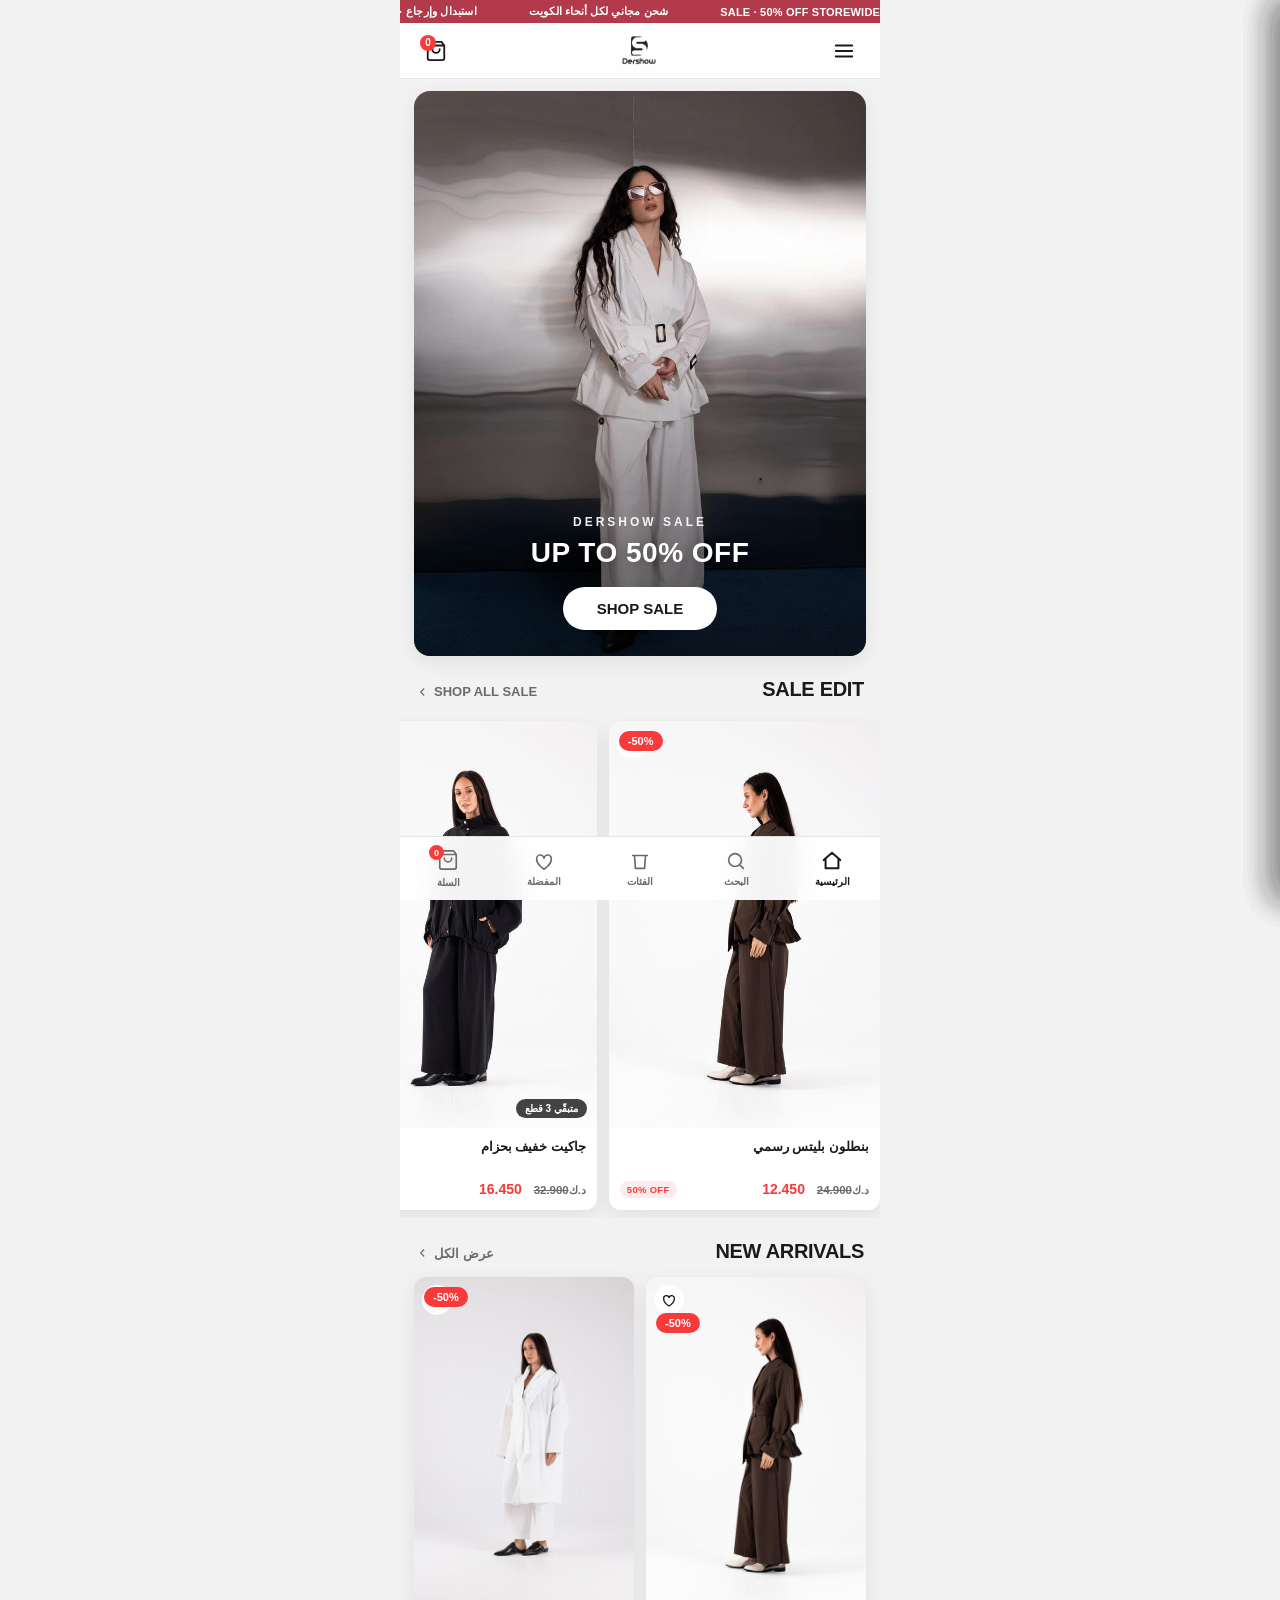
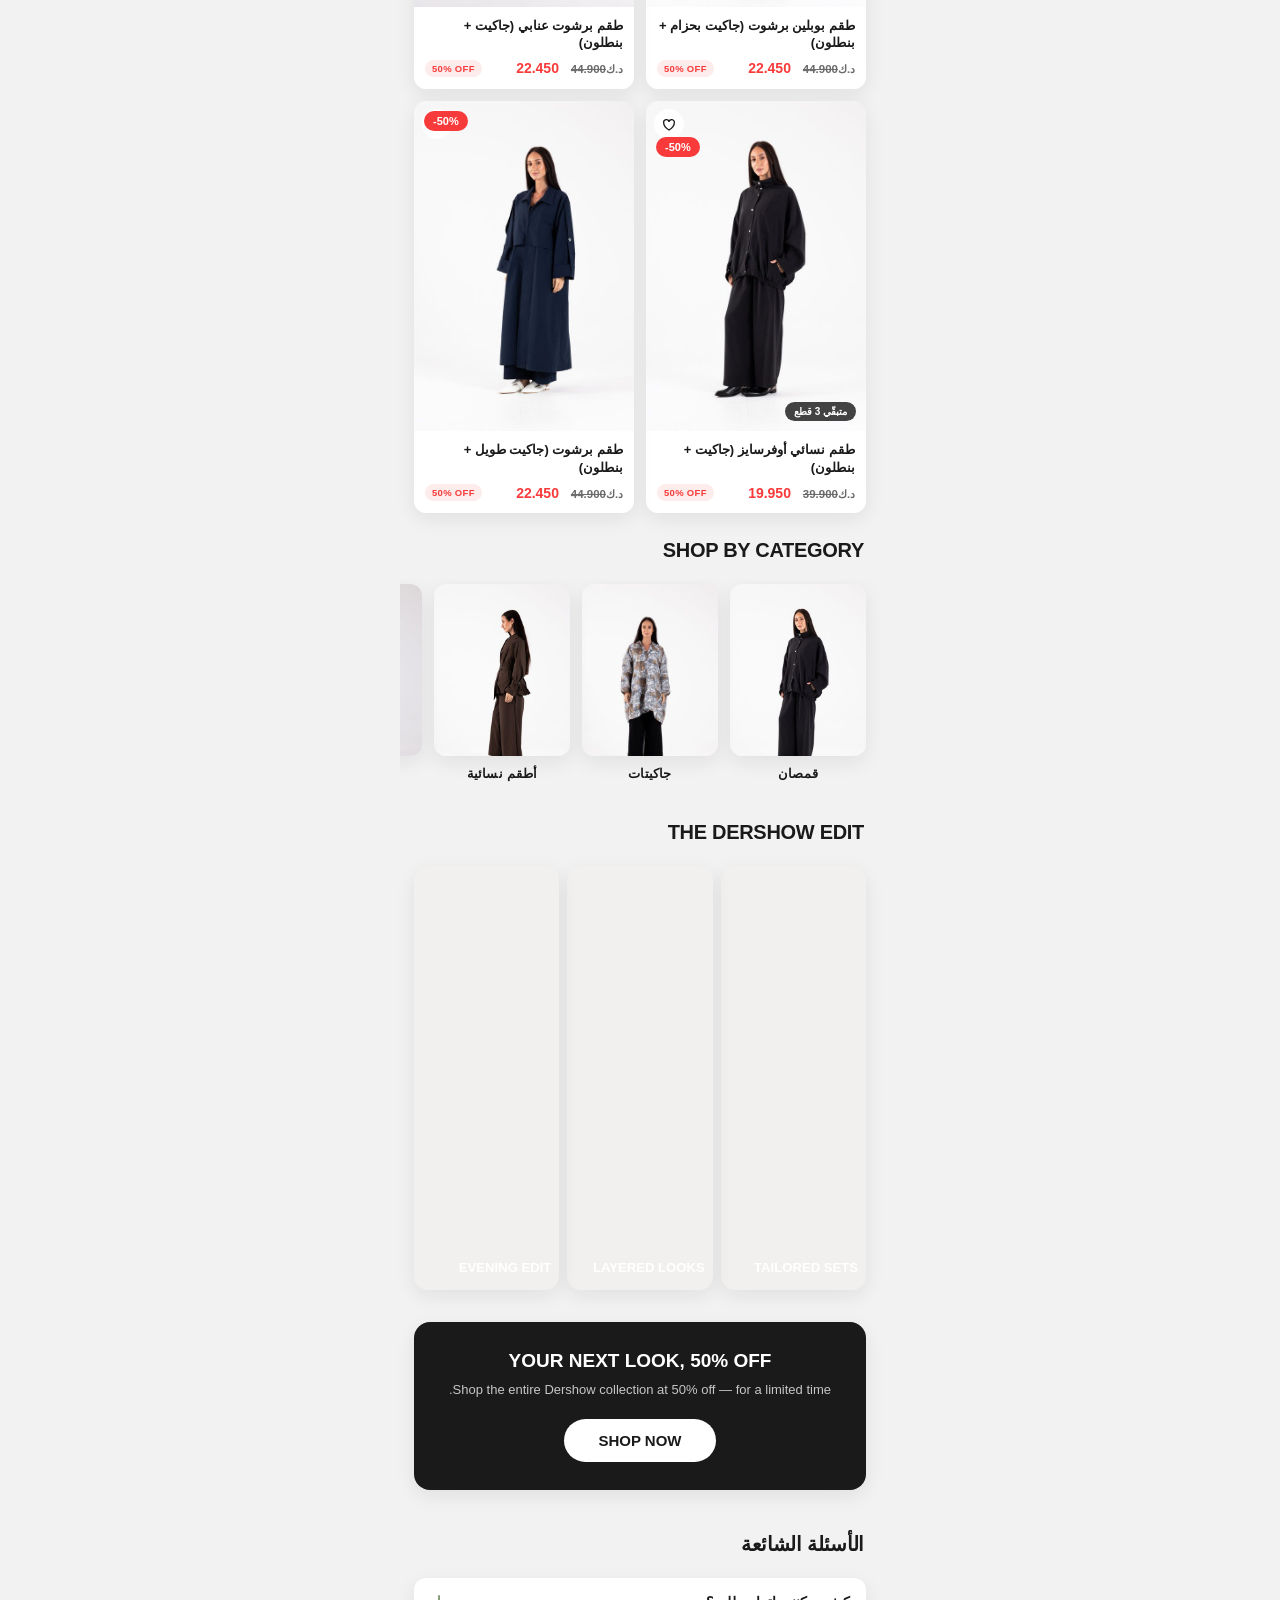
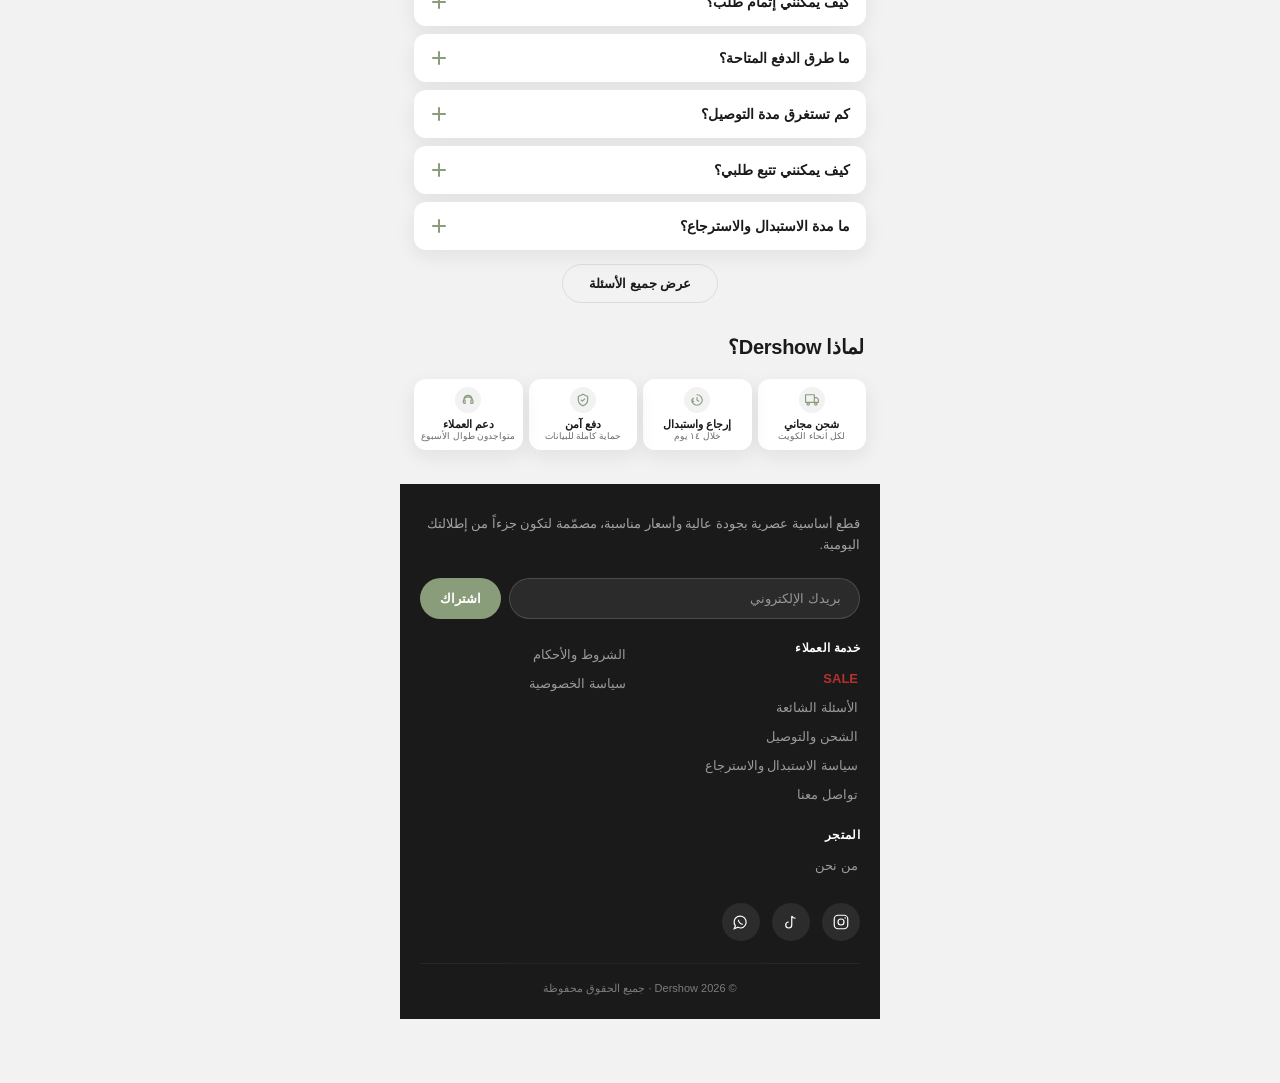
==== commit ccd5d0d1: "Bump storewide sale discount from 20% to 50% Update all discount badges, price-off labels, hero/CTA/" ====
--- a/index.html
+++ b/index.html
@@ -503,7 +503,7 @@
     <div class="splash__bar"><span></span></div>
   </div>
 
-  <div class="strip"><div class="strip__track"><span class="strip__seg">SALE · 20% OFF STOREWIDE</span><span class="strip__seg">شحن مجاني لكل أنحاء الكويت</span><span class="strip__seg">استبدال وإرجاع خلال ١٤ يوم</span><span class="strip__seg">SALE · 20% OFF STOREWIDE</span><span class="strip__seg">شحن مجاني لكل أنحاء الكويت</span><span class="strip__seg">استبدال وإرجاع خلال ١٤ يوم</span><span class="strip__seg">SALE · 20% OFF STOREWIDE</span><span class="strip__seg">شحن مجاني لكل أنحاء الكويت</span><span class="strip__seg">استبدال وإرجاع خلال ١٤ يوم</span><span class="strip__seg">SALE · 20% OFF STOREWIDE</span><span class="strip__seg">شحن مجاني لكل أنحاء الكويت</span><span class="strip__seg">استبدال وإرجاع خلال ١٤ يوم</span></div></div>
+  <div class="strip"><div class="strip__track"><span class="strip__seg">SALE · 50% OFF STOREWIDE</span><span class="strip__seg">شحن مجاني لكل أنحاء الكويت</span><span class="strip__seg">استبدال وإرجاع خلال ١٤ يوم</span><span class="strip__seg">SALE · 50% OFF STOREWIDE</span><span class="strip__seg">شحن مجاني لكل أنحاء الكويت</span><span class="strip__seg">استبدال وإرجاع خلال ١٤ يوم</span><span class="strip__seg">SALE · 50% OFF STOREWIDE</span><span class="strip__seg">شحن مجاني لكل أنحاء الكويت</span><span class="strip__seg">استبدال وإرجاع خلال ١٤ يوم</span><span class="strip__seg">SALE · 50% OFF STOREWIDE</span><span class="strip__seg">شحن مجاني لكل أنحاء الكويت</span><span class="strip__seg">استبدال وإرجاع خلال ١٤ يوم</span></div></div>
 
   <header class="topbar">
     <button class="icon-btn" data-open-menu aria-label="القائمة"><svg class="icon" viewBox="0 0 24 24"><path d="M3 6h18M3 12h18M3 18h18"/></svg></button>
@@ -517,26 +517,26 @@
     <div class="hero__overlay"></div>
     <div class="hero__content">
       <div class="hero__eyebrow">DERSHOW SALE</div>
-      <h1 class="hero__title">UP TO 20% OFF</h1>
+      <h1 class="hero__title">UP TO 50% OFF</h1>
       <a class="btn" href="#">SHOP SALE</a>
     </div>
   </section>
 
   <div class="section"><div class="section__head"><h2 class="section__title">SALE EDIT</h2><a class="section__link" href="#" data-open-sale>SHOP ALL SALE <svg viewBox="0 0 24 24"><path d="m14 6-6 6 6 6"/></svg></a></div></div>
   <div class="hscroll">
-    <a class="card" href="#"><div class="card__media"><span class="disc-badge">-20%</span><img src="assets/images/img_02.jpg"><button class="card__fav"><svg viewBox="0 0 24 24"><path d="M12 21s-8-5-8-11a4 4 0 0 1 8-1 4 4 0 0 1 8 1c0 6-8 11-8 11z"/></svg></button></div><div class="card__body"><div class="card__title">بنطلون بليتس رسمي</div><div class="card__row"><span class="card__price"><span class="price-now">19.920 <small>د.ك</small></span><span class="price-old">24.900</span></span><span class="price-off">20% OFF</span></div></div></a>
-    <a class="card" href="#"><div class="card__media"><span class="disc-badge">-20%</span><img src="assets/images/img_04.jpg"><button class="card__fav"><svg viewBox="0 0 24 24"><path d="M12 21s-8-5-8-11a4 4 0 0 1 8-1 4 4 0 0 1 8 1c0 6-8 11-8 11z"/></svg></button></div><div class="card__body"><div class="card__title">جاكيت خفيف بحزام</div><div class="card__row"><span class="card__price"><span class="price-now">26.320 <small>د.ك</small></span><span class="price-old">32.900</span></span><span class="price-off">20% OFF</span></div></div></a>
-    <a class="card" href="#"><div class="card__media"><span class="disc-badge">-20%</span><img src="assets/images/img_07.jpg"><button class="card__fav"><svg viewBox="0 0 24 24"><path d="M12 21s-8-5-8-11a4 4 0 0 1 8-1 4 4 0 0 1 8 1c0 6-8 11-8 11z"/></svg></button></div><div class="card__body"><div class="card__title">بنطلون جبردين قطن بكفّة</div><div class="card__row"><span class="card__price"><span class="price-now">18.320 <small>د.ك</small></span><span class="price-old">22.900</span></span><span class="price-off">20% OFF</span></div></div></a>
-    <a class="card" href="#"><div class="card__media"><span class="disc-badge">-20%</span><img src="assets/images/img_05.jpg"><button class="card__fav"><svg viewBox="0 0 24 24"><path d="M12 21s-8-5-8-11a4 4 0 0 1 8-1 4 4 0 0 1 8 1c0 6-8 11-8 11z"/></svg></button></div><div class="card__body"><div class="card__title">قميص كتّان واسع</div><div class="card__row"><span class="card__price"><span class="price-now">15.920 <small>د.ك</small></span><span class="price-old">19.900</span></span><span class="price-off">20% OFF</span></div></div></a>
-    <a class="card" href="#"><div class="card__media"><span class="disc-badge">-20%</span><img src="assets/images/img_06.jpg"><button class="card__fav"><svg viewBox="0 0 24 24"><path d="M12 21s-8-5-8-11a4 4 0 0 1 8-1 4 4 0 0 1 8 1c0 6-8 11-8 11z"/></svg></button></div><div class="card__body"><div class="card__title">بلوزة ساتان بأزرار</div><div class="card__row"><span class="card__price"><span class="price-now">13.520 <small>د.ك</small></span><span class="price-old">16.900</span></span><span class="price-off">20% OFF</span></div></div></a>
+    <a class="card" href="#"><div class="card__media"><span class="disc-badge">-50%</span><img src="assets/images/img_02.jpg"><button class="card__fav"><svg viewBox="0 0 24 24"><path d="M12 21s-8-5-8-11a4 4 0 0 1 8-1 4 4 0 0 1 8 1c0 6-8 11-8 11z"/></svg></button></div><div class="card__body"><div class="card__title">بنطلون بليتس رسمي</div><div class="card__row"><span class="card__price"><span class="price-now">12.450 <small>د.ك</small></span><span class="price-old">24.900</span></span><span class="price-off">50% OFF</span></div></div></a>
+    <a class="card" href="#"><div class="card__media"><span class="disc-badge">-50%</span><img src="assets/images/img_04.jpg"><button class="card__fav"><svg viewBox="0 0 24 24"><path d="M12 21s-8-5-8-11a4 4 0 0 1 8-1 4 4 0 0 1 8 1c0 6-8 11-8 11z"/></svg></button></div><div class="card__body"><div class="card__title">جاكيت خفيف بحزام</div><div class="card__row"><span class="card__price"><span class="price-now">16.450 <small>د.ك</small></span><span class="price-old">32.900</span></span><span class="price-off">50% OFF</span></div></div></a>
+    <a class="card" href="#"><div class="card__media"><span class="disc-badge">-50%</span><img src="assets/images/img_07.jpg"><button class="card__fav"><svg viewBox="0 0 24 24"><path d="M12 21s-8-5-8-11a4 4 0 0 1 8-1 4 4 0 0 1 8 1c0 6-8 11-8 11z"/></svg></button></div><div class="card__body"><div class="card__title">بنطلون جبردين قطن بكفّة</div><div class="card__row"><span class="card__price"><span class="price-now">11.450 <small>د.ك</small></span><span class="price-old">22.900</span></span><span class="price-off">50% OFF</span></div></div></a>
+    <a class="card" href="#"><div class="card__media"><span class="disc-badge">-50%</span><img src="assets/images/img_05.jpg"><button class="card__fav"><svg viewBox="0 0 24 24"><path d="M12 21s-8-5-8-11a4 4 0 0 1 8-1 4 4 0 0 1 8 1c0 6-8 11-8 11z"/></svg></button></div><div class="card__body"><div class="card__title">قميص كتّان واسع</div><div class="card__row"><span class="card__price"><span class="price-now">9.950 <small>د.ك</small></span><span class="price-old">19.900</span></span><span class="price-off">50% OFF</span></div></div></a>
+    <a class="card" href="#"><div class="card__media"><span class="disc-badge">-50%</span><img src="assets/images/img_06.jpg"><button class="card__fav"><svg viewBox="0 0 24 24"><path d="M12 21s-8-5-8-11a4 4 0 0 1 8-1 4 4 0 0 1 8 1c0 6-8 11-8 11z"/></svg></button></div><div class="card__body"><div class="card__title">بلوزة ساتان بأزرار</div><div class="card__row"><span class="card__price"><span class="price-now">8.450 <small>د.ك</small></span><span class="price-old">16.900</span></span><span class="price-off">50% OFF</span></div></div></a>
   </div>
 
   <div class="section"><div class="section__head"><h2 class="section__title">NEW ARRIVALS</h2><a class="section__link" href="#">عرض الكل <svg viewBox="0 0 24 24"><path d="m14 6-6 6 6 6"/></svg></a></div>
     <div class="grid">
-      <a class="card" href="#"><div class="card__media"><span class="card__badge card__badge--new">جديد</span><span class="disc-badge" style="top:36px">-20%</span><img src="assets/images/img_02.jpg"><button class="card__fav"><svg viewBox="0 0 24 24"><path d="M12 21s-8-5-8-11a4 4 0 0 1 8-1 4 4 0 0 1 8 1c0 6-8 11-8 11z"/></svg></button></div><div class="card__body"><div class="card__title">طقم بوبلين برشوت (جاكيت بحزام + بنطلون)</div><div class="card__row"><span class="card__price"><span class="price-now">35.920 <small>د.ك</small></span><span class="price-old">44.900</span></span><span class="price-off">20% OFF</span></div></div></a>
-      <a class="card" href="#"><div class="card__media"><span class="disc-badge">-20%</span><img src="assets/images/img_03.jpg"><button class="card__fav"><svg viewBox="0 0 24 24"><path d="M12 21s-8-5-8-11a4 4 0 0 1 8-1 4 4 0 0 1 8 1c0 6-8 11-8 11z"/></svg></button></div><div class="card__body"><div class="card__title">طقم برشوت عنابي (جاكيت + بنطلون)</div><div class="card__row"><span class="card__price"><span class="price-now">35.920 <small>د.ك</small></span><span class="price-old">44.900</span></span><span class="price-off">20% OFF</span></div></div></a>
-      <a class="card" href="#"><div class="card__media"><span class="card__badge card__badge--new">جديد</span><span class="disc-badge" style="top:36px">-20%</span><img src="assets/images/img_04.jpg"><button class="card__fav"><svg viewBox="0 0 24 24"><path d="M12 21s-8-5-8-11a4 4 0 0 1 8-1 4 4 0 0 1 8 1c0 6-8 11-8 11z"/></svg></button></div><div class="card__body"><div class="card__title">طقم نسائي أوفرسايز (جاكيت + بنطلون)</div><div class="card__row"><span class="card__price"><span class="price-now">31.920 <small>د.ك</small></span><span class="price-old">39.900</span></span><span class="price-off">20% OFF</span></div></div></a>
-      <a class="card" href="#"><div class="card__media"><span class="disc-badge">-20%</span><img src="assets/images/img_05.jpg"><button class="card__fav"><svg viewBox="0 0 24 24"><path d="M12 21s-8-5-8-11a4 4 0 0 1 8-1 4 4 0 0 1 8 1c0 6-8 11-8 11z"/></svg></button></div><div class="card__body"><div class="card__title">طقم برشوت (جاكيت طويل + بنطلون)</div><div class="card__row"><span class="card__price"><span class="price-now">35.920 <small>د.ك</small></span><span class="price-old">44.900</span></span><span class="price-off">20% OFF</span></div></div></a>
+      <a class="card" href="#"><div class="card__media"><span class="card__badge card__badge--new">جديد</span><span class="disc-badge" style="top:36px">-50%</span><img src="assets/images/img_02.jpg"><button class="card__fav"><svg viewBox="0 0 24 24"><path d="M12 21s-8-5-8-11a4 4 0 0 1 8-1 4 4 0 0 1 8 1c0 6-8 11-8 11z"/></svg></button></div><div class="card__body"><div class="card__title">طقم بوبلين برشوت (جاكيت بحزام + بنطلون)</div><div class="card__row"><span class="card__price"><span class="price-now">22.450 <small>د.ك</small></span><span class="price-old">44.900</span></span><span class="price-off">50% OFF</span></div></div></a>
+      <a class="card" href="#"><div class="card__media"><span class="disc-badge">-50%</span><img src="assets/images/img_03.jpg"><button class="card__fav"><svg viewBox="0 0 24 24"><path d="M12 21s-8-5-8-11a4 4 0 0 1 8-1 4 4 0 0 1 8 1c0 6-8 11-8 11z"/></svg></button></div><div class="card__body"><div class="card__title">طقم برشوت عنابي (جاكيت + بنطلون)</div><div class="card__row"><span class="card__price"><span class="price-now">22.450 <small>د.ك</small></span><span class="price-old">44.900</span></span><span class="price-off">50% OFF</span></div></div></a>
+      <a class="card" href="#"><div class="card__media"><span class="card__badge card__badge--new">جديد</span><span class="disc-badge" style="top:36px">-50%</span><img src="assets/images/img_04.jpg"><button class="card__fav"><svg viewBox="0 0 24 24"><path d="M12 21s-8-5-8-11a4 4 0 0 1 8-1 4 4 0 0 1 8 1c0 6-8 11-8 11z"/></svg></button></div><div class="card__body"><div class="card__title">طقم نسائي أوفرسايز (جاكيت + بنطلون)</div><div class="card__row"><span class="card__price"><span class="price-now">19.950 <small>د.ك</small></span><span class="price-old">39.900</span></span><span class="price-off">50% OFF</span></div></div></a>
+      <a class="card" href="#"><div class="card__media"><span class="disc-badge">-50%</span><img src="assets/images/img_05.jpg"><button class="card__fav"><svg viewBox="0 0 24 24"><path d="M12 21s-8-5-8-11a4 4 0 0 1 8-1 4 4 0 0 1 8 1c0 6-8 11-8 11z"/></svg></button></div><div class="card__body"><div class="card__title">طقم برشوت (جاكيت طويل + بنطلون)</div><div class="card__row"><span class="card__price"><span class="price-now">22.450 <small>د.ك</small></span><span class="price-old">44.900</span></span><span class="price-off">50% OFF</span></div></div></a>
     </div>
   </div>
 
@@ -558,8 +558,8 @@
   </div>
 
   <div class="band">
-    <div class="band__t">YOUR NEXT LOOK, 20% OFF</div>
-    <div class="band__s">Shop the entire Dershow collection at 20% off — for a limited time.</div>
+    <div class="band__t">YOUR NEXT LOOK, 50% OFF</div>
+    <div class="band__s">Shop the entire Dershow collection at 50% off — for a limited time.</div>
     <a class="btn" href="#" data-open-sale>SHOP NOW</a>
   </div>
 
@@ -628,7 +628,7 @@
       <button class="nav-link" data-open-fav><span class="nav-link__l"><svg class="nav-ic" viewBox="0 0 24 24"><path d="M12 21s-8-5-8-11a4 4 0 0 1 8-1 4 4 0 0 1 8 1c0 6-8 11-8 11z"/></svg>المفضلة <span class="nav-badge" data-fav-count hidden>0</span></span><svg class="chev" viewBox="0 0 24 24"><path d="m15 6-6 6 6 6"/></svg></button>
 
       <div class="nav-sec">التنقّل</div>
-      <a class="nav-link" href="#" data-open-sale style="color:var(--sale);font-weight:800"><span class="nav-link__l"><svg class="nav-ic" viewBox="0 0 24 24" style="stroke:var(--sale)"><path d="M9 5H2v7l9.29 9.29a2 2 0 0 0 2.83 0l4.17-4.17a2 2 0 0 0 0-2.83L9 5z"/><path d="M6 8h.01"/></svg>SALE <span class="nav-badge">20%</span></span><svg class="chev" viewBox="0 0 24 24"><path d="m15 6-6 6 6 6"/></svg></a>
+      <a class="nav-link" href="#" data-open-sale style="color:var(--sale);font-weight:800"><span class="nav-link__l"><svg class="nav-ic" viewBox="0 0 24 24" style="stroke:var(--sale)"><path d="M9 5H2v7l9.29 9.29a2 2 0 0 0 2.83 0l4.17-4.17a2 2 0 0 0 0-2.83L9 5z"/><path d="M6 8h.01"/></svg>SALE <span class="nav-badge">50%</span></span><svg class="chev" viewBox="0 0 24 24"><path d="m15 6-6 6 6 6"/></svg></a>
       <a class="nav-link" href="#"><span class="nav-link__l"><svg class="nav-ic" viewBox="0 0 24 24"><path d="M20 6 9 17l-5-5"/></svg>وصل حديثاً</span><svg class="chev" viewBox="0 0 24 24"><path d="m15 6-6 6 6 6"/></svg></a>
       <a class="nav-link" href="#"><span class="nav-link__l"><svg class="nav-ic" viewBox="0 0 24 24"><path d="M12 2l3 7h7l-5.5 4.5L18 21l-6-4-6 4 1.5-7.5L2 9h7z"/></svg>الأكثر مبيعاً</span><svg class="chev" viewBox="0 0 24 24"><path d="m15 6-6 6 6 6"/></svg></a>
 
@@ -987,8 +987,8 @@
 
       /* ---------- أدوات مساعدة ---------- */
       function fmt(n){ return n.toFixed(3); }
-      // خصم 20% حقيقي وشامل على كل منتجات المتجر (وليس عرضاً بصرياً فقط)
-      var SALE_PCT = 20;
+      // خصم 50% حقيقي وشامل على كل منتجات المتجر (وليس عرضاً بصرياً فقط)
+      var SALE_PCT = 50;
       function parsePrice(txt){
         var m = (txt||'').replace(/[^\d.,]/g,'').replace(',', '.');
         var v = parseFloat(m);
@@ -1227,7 +1227,7 @@
         };
         pdpName.textContent = item.name;
         if(item.priceOriginal && item.priceOriginal > item.price){
-          pdpPrice.innerHTML = '<span class="pdp__discrow"><span class="price-now">'+fmt(item.price)+' <small>'+CUR+'</small></span><span class="price-old">'+fmt(item.priceOriginal)+' '+CUR+'</span><span class="pdp__save">20% OFF</span></span>';
+          pdpPrice.innerHTML = '<span class="pdp__discrow"><span class="price-now">'+fmt(item.price)+' <small>'+CUR+'</small></span><span class="price-old">'+fmt(item.priceOriginal)+' '+CUR+'</span><span class="pdp__save">50% OFF</span></span>';
         } else {
           pdpPrice.innerHTML = fmt(item.price)+' <small>'+CUR+'</small>';
         }
@@ -1531,7 +1531,7 @@
         (items&&items.length?items:ALL).forEach(function(p){
           var a=document.createElement('a'); a.className='card'; a.href='#';
           var discBadge = p.priceOriginal ? '<span class="disc-badge">-'+SALE_PCT+'%</span>' : '';
-          var offTag = p.priceOriginal ? '<span class="price-off">20% OFF</span>' : '';
+          var offTag = p.priceOriginal ? '<span class="price-off">50% OFF</span>' : '';
           a.innerHTML='<div class="card__media">'+discBadge+'<img src="'+p.img+'"><button class="card__fav"><svg viewBox="0 0 24 24"><path d="M12 21s-8-5-8-11a4 4 0 0 1 8-1 4 4 0 0 1 8 1c0 6-8 11-8 11z"/></svg></button></div><div class="card__body"><div class="card__title">'+p.name+'</div><div class="card__row"><span class="card__price">'+priceHTML(p)+'</span>'+offTag+'</div></div>';
           a.addEventListener('click', function(e){
             if(e.target.closest('.card__fav')){ e.preventDefault(); e.stopPropagation(); var on=toggleFav(p); a.querySelector('.card__fav').classList.toggle('on',on); toast(on?'أُضيفت إلى المفضلة \u2665':'أُزيلت من المفضلة'); return; }
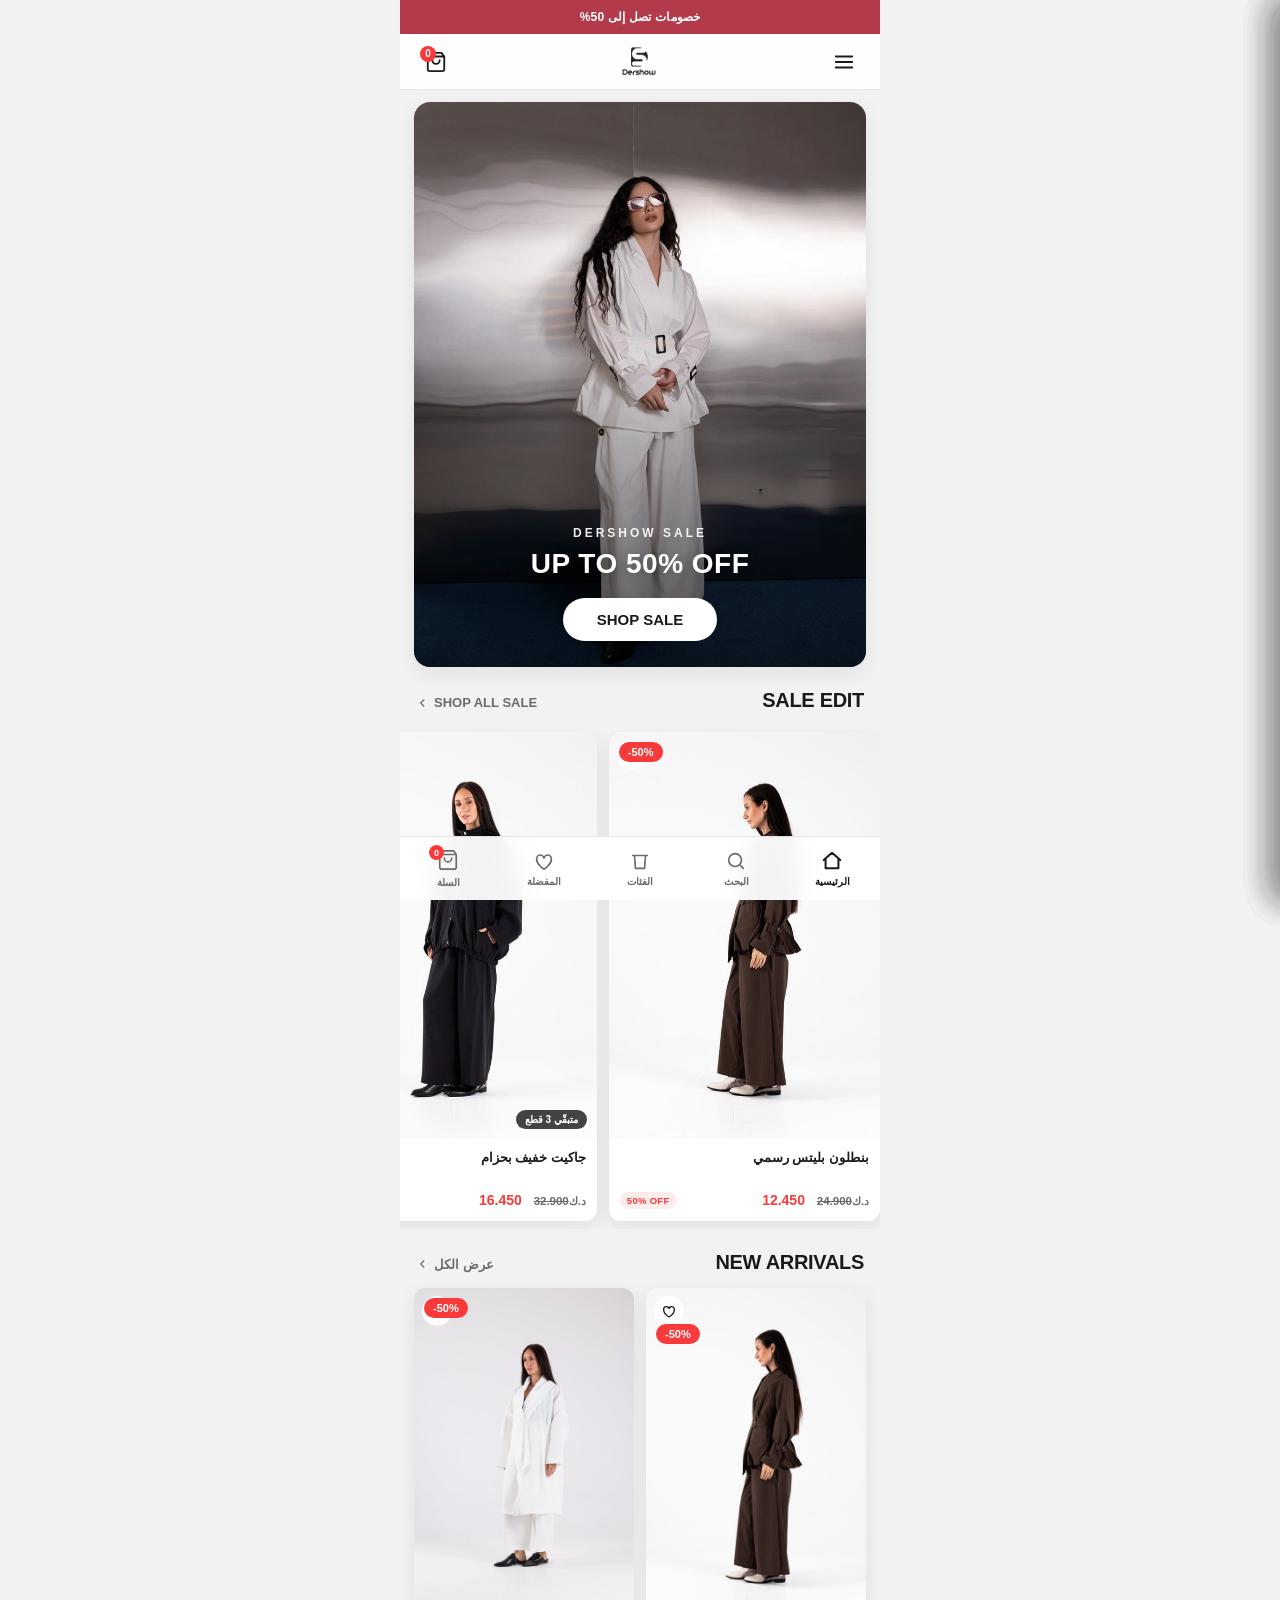
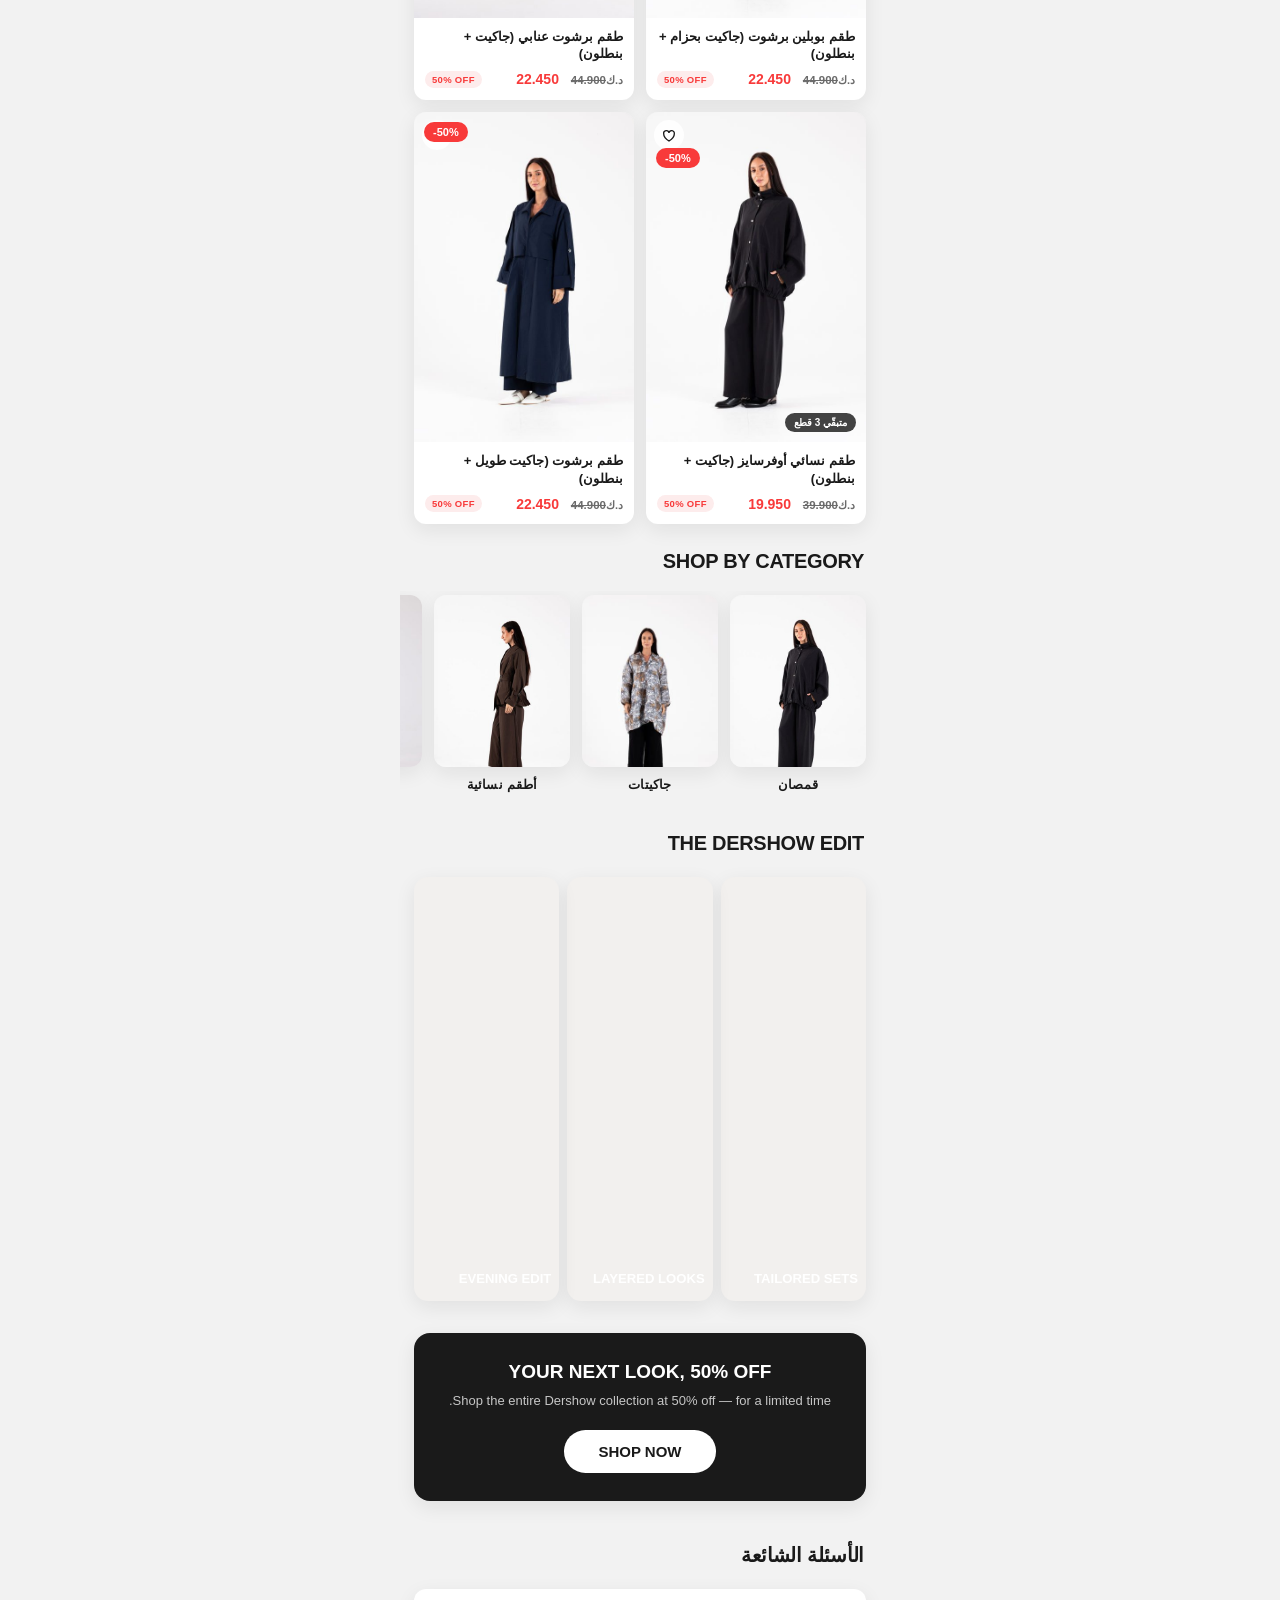
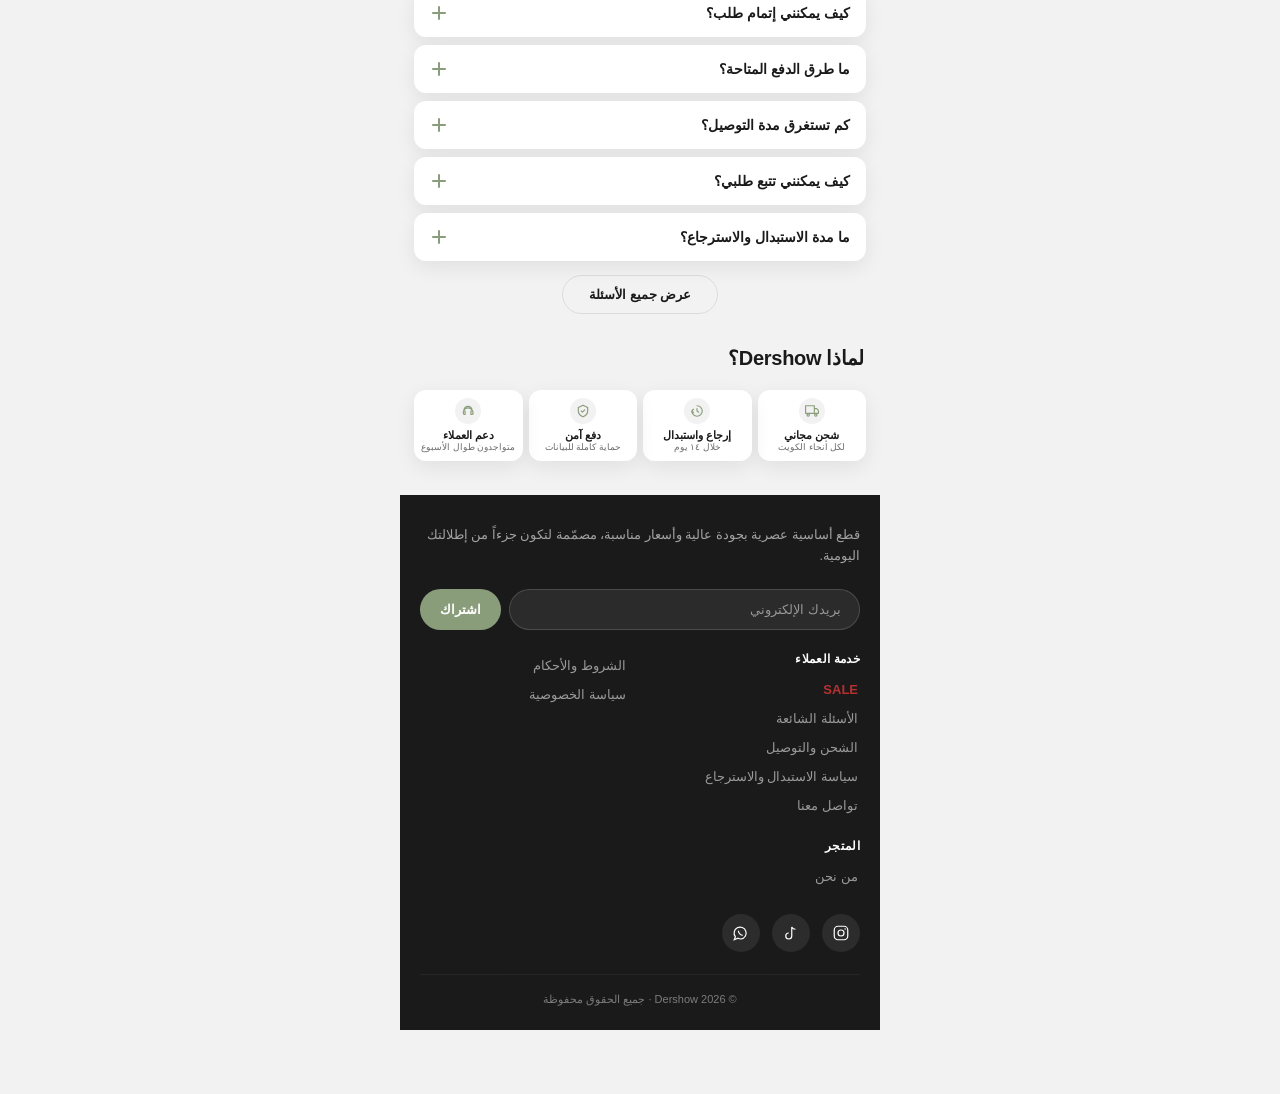
==== commit 598d1730: "Rework top strip into a static, all-Arabic fading message bar Replace the scrolling marquee (English" ====
--- a/index.html
+++ b/index.html
@@ -27,12 +27,9 @@
   .cart-count{position:absolute;top:4px;left:4px;min-width:16px;height:16px;padding:0 4px;background:var(--sale);color:#fff;font-size:10px;font-weight:700;border-radius:9px;display:grid;place-items:center}
   .icon{width:22px;height:22px;stroke:var(--ink);stroke-width:2;fill:none;stroke-linecap:round;stroke-linejoin:round}
 
-  .strip{background:#b23a4a;color:#fff;font-size:11px;font-weight:600;padding:5px 0;letter-spacing:.2px;overflow:hidden}
-  .strip__track{display:flex;flex-wrap:nowrap;width:max-content;direction:rtl;will-change:transform;animation:strip-marquee 26s linear infinite}
-  .strip__seg{flex:0 0 auto;white-space:nowrap;display:flex;align-items:center}
-  .strip__seg::after{content:"";padding:0 26px}
-  @keyframes strip-marquee{from{transform:translateX(0)}to{transform:translateX(50%)}}
-  @media (hover:hover){.strip:hover .strip__track{animation-play-state:paused}}
+  .strip{background:#b23a4a;color:#fff;font-size:12px;font-weight:700;letter-spacing:.2px;position:relative;height:34px;overflow:hidden}
+  .strip__msg{position:absolute;inset:0;display:flex;align-items:center;justify-content:center;padding:0 14px;text-align:center;opacity:0;transition:opacity .6s ease}
+  .strip__msg.is-active{opacity:1}
 
   .hero{position:relative;margin:12px var(--gutter) 0;border-radius:var(--radius);overflow:hidden;box-shadow:var(--shadow)}
   .hero img{width:100%;aspect-ratio:4/5;object-fit:cover;object-position:center 20%;display:block}
@@ -503,7 +500,10 @@
     <div class="splash__bar"><span></span></div>
   </div>
 
-  <div class="strip"><div class="strip__track"><span class="strip__seg">SALE · 50% OFF STOREWIDE</span><span class="strip__seg">شحن مجاني لكل أنحاء الكويت</span><span class="strip__seg">استبدال وإرجاع خلال ١٤ يوم</span><span class="strip__seg">SALE · 50% OFF STOREWIDE</span><span class="strip__seg">شحن مجاني لكل أنحاء الكويت</span><span class="strip__seg">استبدال وإرجاع خلال ١٤ يوم</span><span class="strip__seg">SALE · 50% OFF STOREWIDE</span><span class="strip__seg">شحن مجاني لكل أنحاء الكويت</span><span class="strip__seg">استبدال وإرجاع خلال ١٤ يوم</span><span class="strip__seg">SALE · 50% OFF STOREWIDE</span><span class="strip__seg">شحن مجاني لكل أنحاء الكويت</span><span class="strip__seg">استبدال وإرجاع خلال ١٤ يوم</span></div></div>
+  <div class="strip" data-strip>
+    <div class="strip__msg is-active">خصومات تصل إلى 50%</div>
+    <div class="strip__msg">توصيل مجاني لكل أنحاء الكويت</div>
+  </div>
 
   <header class="topbar">
     <button class="icon-btn" data-open-menu aria-label="القائمة"><svg class="icon" viewBox="0 0 24 24"><path d="M3 6h18M3 12h18M3 18h18"/></svg></button>
@@ -1959,6 +1959,20 @@
     else document.addEventListener('DOMContentLoaded', initExtras);
     // نعيد التطبيق لو اتضافت بطاقات (صفحة القوائم)
     window.__refreshExtras=function(){ setTimeout(initExtras, 30); };
+
+    // ===== شريط الرسائل: ثابت (بدون حركة انزلاق)، يتلاشى وينتقل بين رسالتين =====
+    (function(){
+      var strip=document.querySelector('[data-strip]');
+      if(!strip) return;
+      var msgs=strip.querySelectorAll('.strip__msg');
+      if(msgs.length<2) return;
+      var i=0;
+      setInterval(function(){
+        msgs[i].classList.remove('is-active');
+        i=(i+1)%msgs.length;
+        msgs[i].classList.add('is-active');
+      }, 3200);
+    })();
   })();
   </script>
 </body>
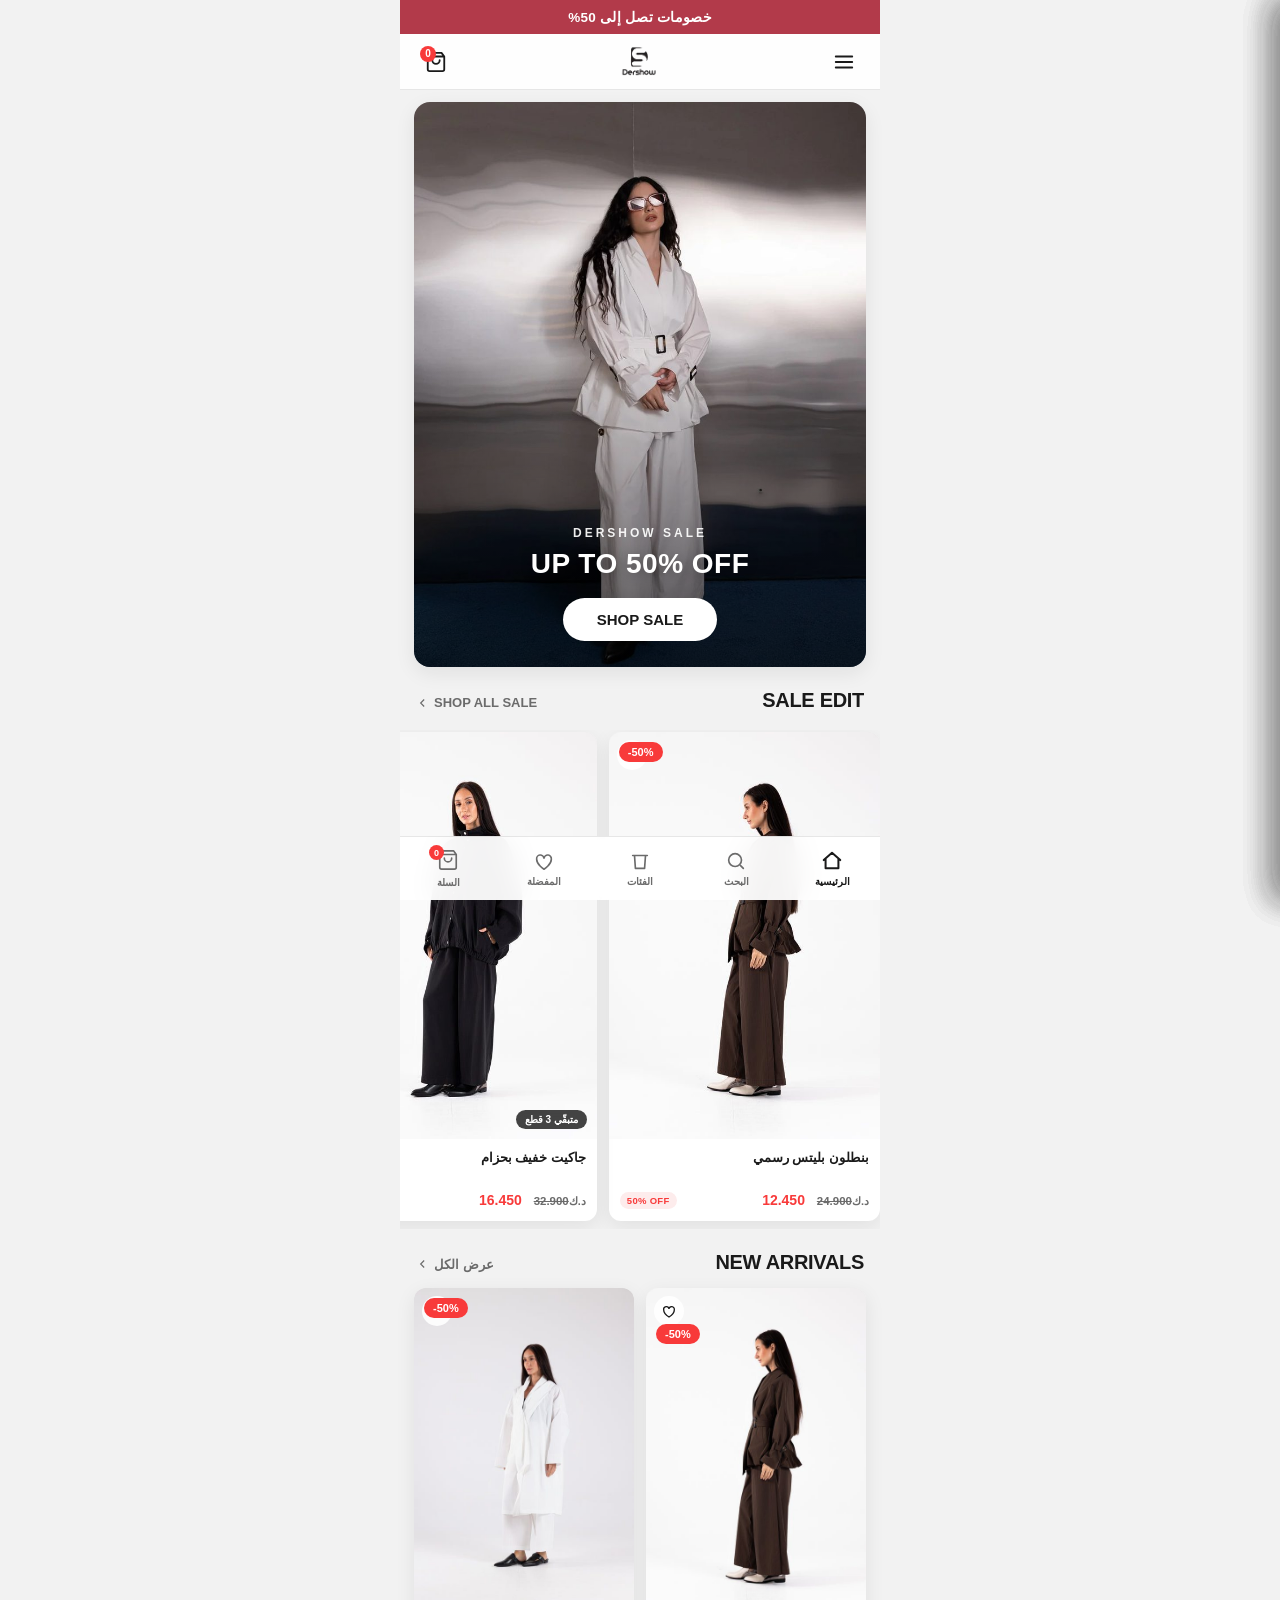
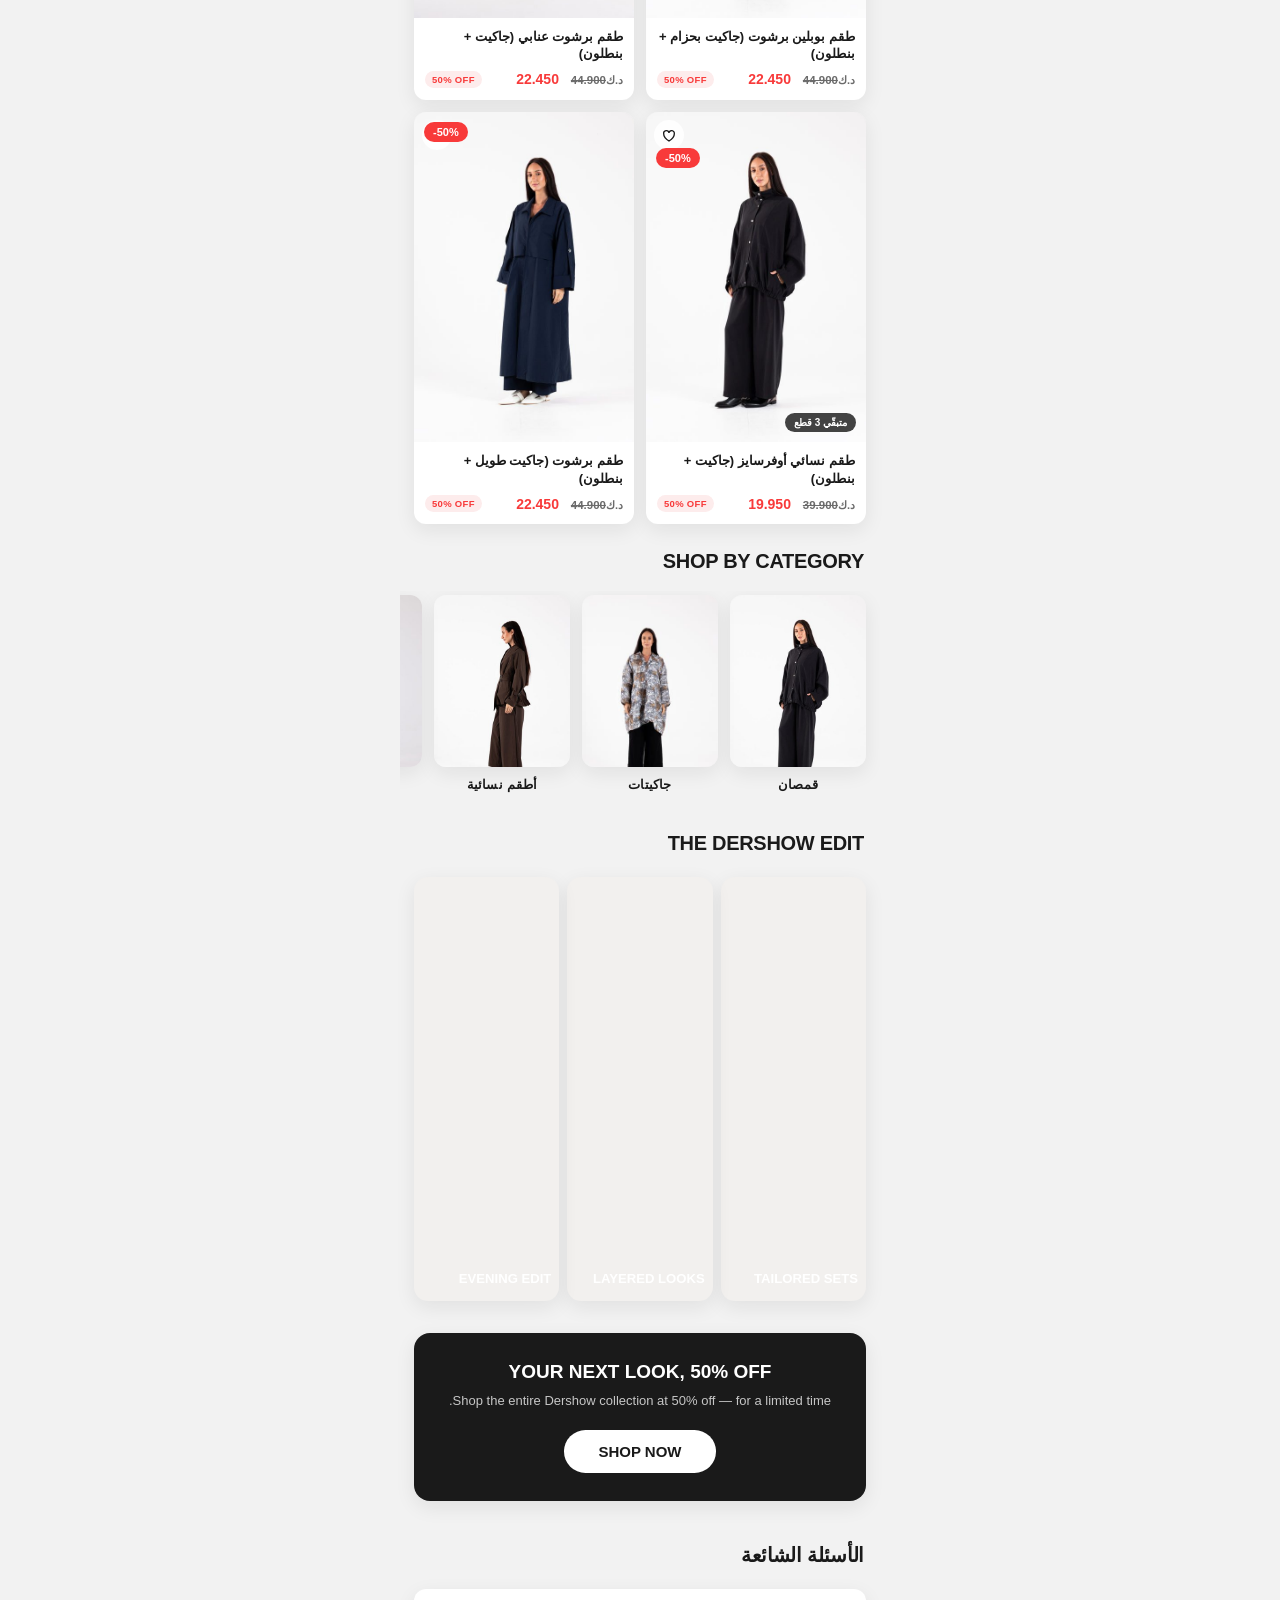
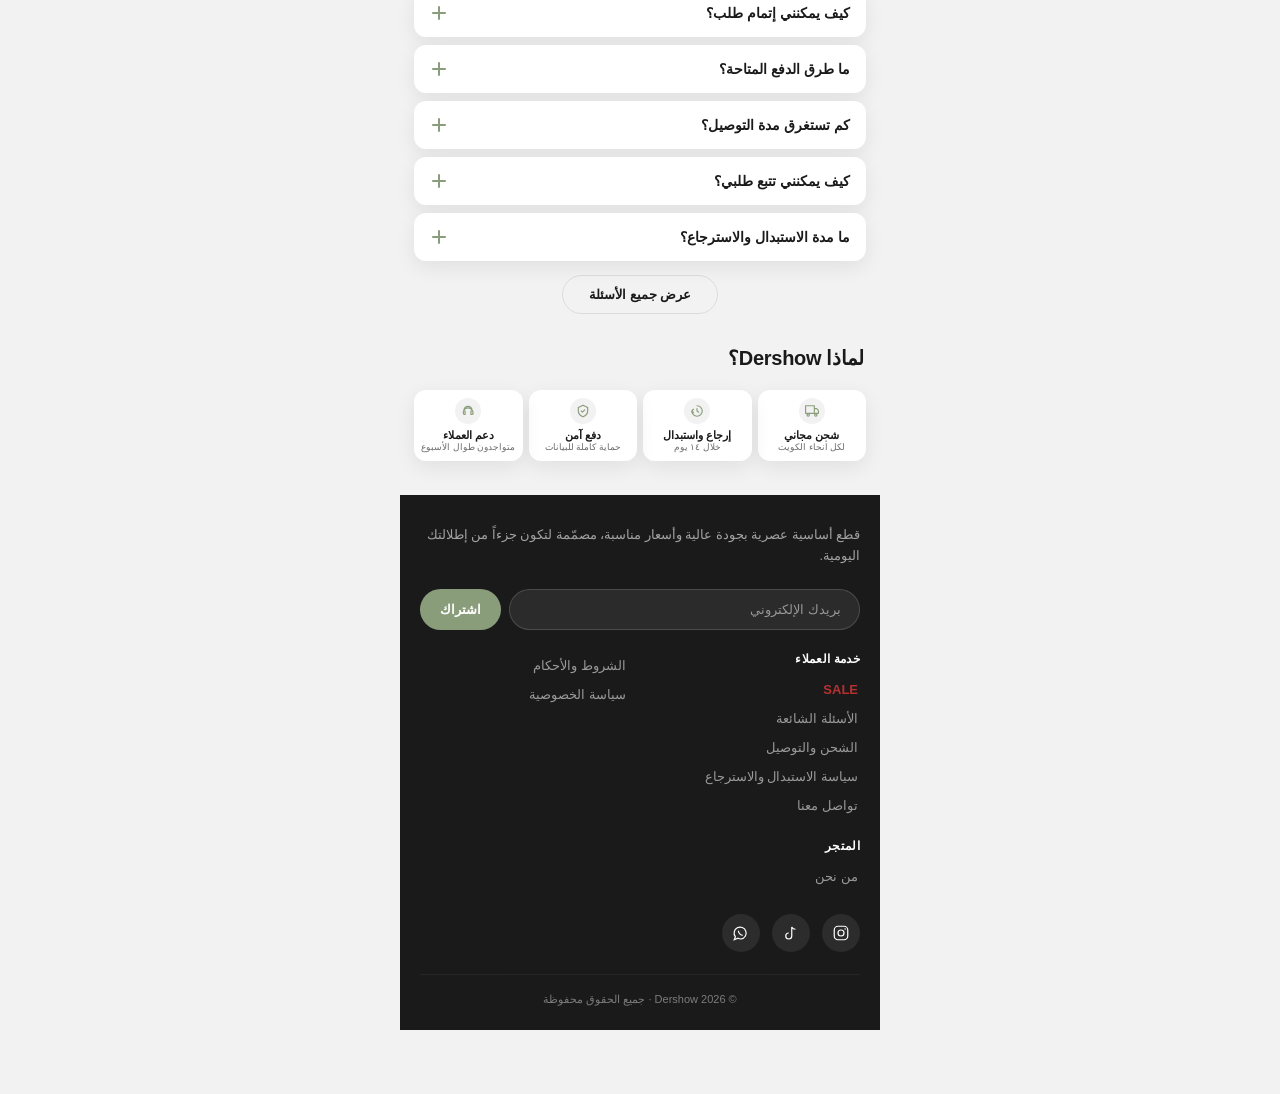
==== commit 409a85fb: "Add a pulsing lamp-like glow to the strip text, bolder/wider type The strip stays fixed in place (no" ====
--- a/index.html
+++ b/index.html
@@ -27,9 +27,12 @@
   .cart-count{position:absolute;top:4px;left:4px;min-width:16px;height:16px;padding:0 4px;background:var(--sale);color:#fff;font-size:10px;font-weight:700;border-radius:9px;display:grid;place-items:center}
   .icon{width:22px;height:22px;stroke:var(--ink);stroke-width:2;fill:none;stroke-linecap:round;stroke-linejoin:round}
 
-  .strip{background:#b23a4a;color:#fff;font-size:12px;font-weight:700;letter-spacing:.2px;position:relative;height:34px;overflow:hidden}
+  .strip{background:#b23a4a;color:#fff;font-size:13.5px;font-weight:800;letter-spacing:.3px;position:relative;height:34px;overflow:hidden}
   .strip__msg{position:absolute;inset:0;display:flex;align-items:center;justify-content:center;padding:0 14px;text-align:center;opacity:0;transition:opacity .6s ease}
   .strip__msg.is-active{opacity:1}
+  .strip__glow{display:inline-block;animation:lampGlow 1.8s ease-in-out infinite}
+  @keyframes lampGlow{0%,100%{opacity:1;text-shadow:0 0 10px rgba(255,255,255,.65)}50%{opacity:.45;text-shadow:0 0 0 rgba(255,255,255,0)}}
+  @media (prefers-reduced-motion:reduce){.strip__glow{animation:none}}
 
   .hero{position:relative;margin:12px var(--gutter) 0;border-radius:var(--radius);overflow:hidden;box-shadow:var(--shadow)}
   .hero img{width:100%;aspect-ratio:4/5;object-fit:cover;object-position:center 20%;display:block}
@@ -501,8 +504,8 @@
   </div>
 
   <div class="strip" data-strip>
-    <div class="strip__msg is-active">خصومات تصل إلى 50%</div>
-    <div class="strip__msg">توصيل مجاني لكل أنحاء الكويت</div>
+    <div class="strip__msg is-active"><span class="strip__glow">خصومات تصل إلى 50%</span></div>
+    <div class="strip__msg"><span class="strip__glow">توصيل مجاني لكل أنحاء الكويت</span></div>
   </div>
 
   <header class="topbar">
